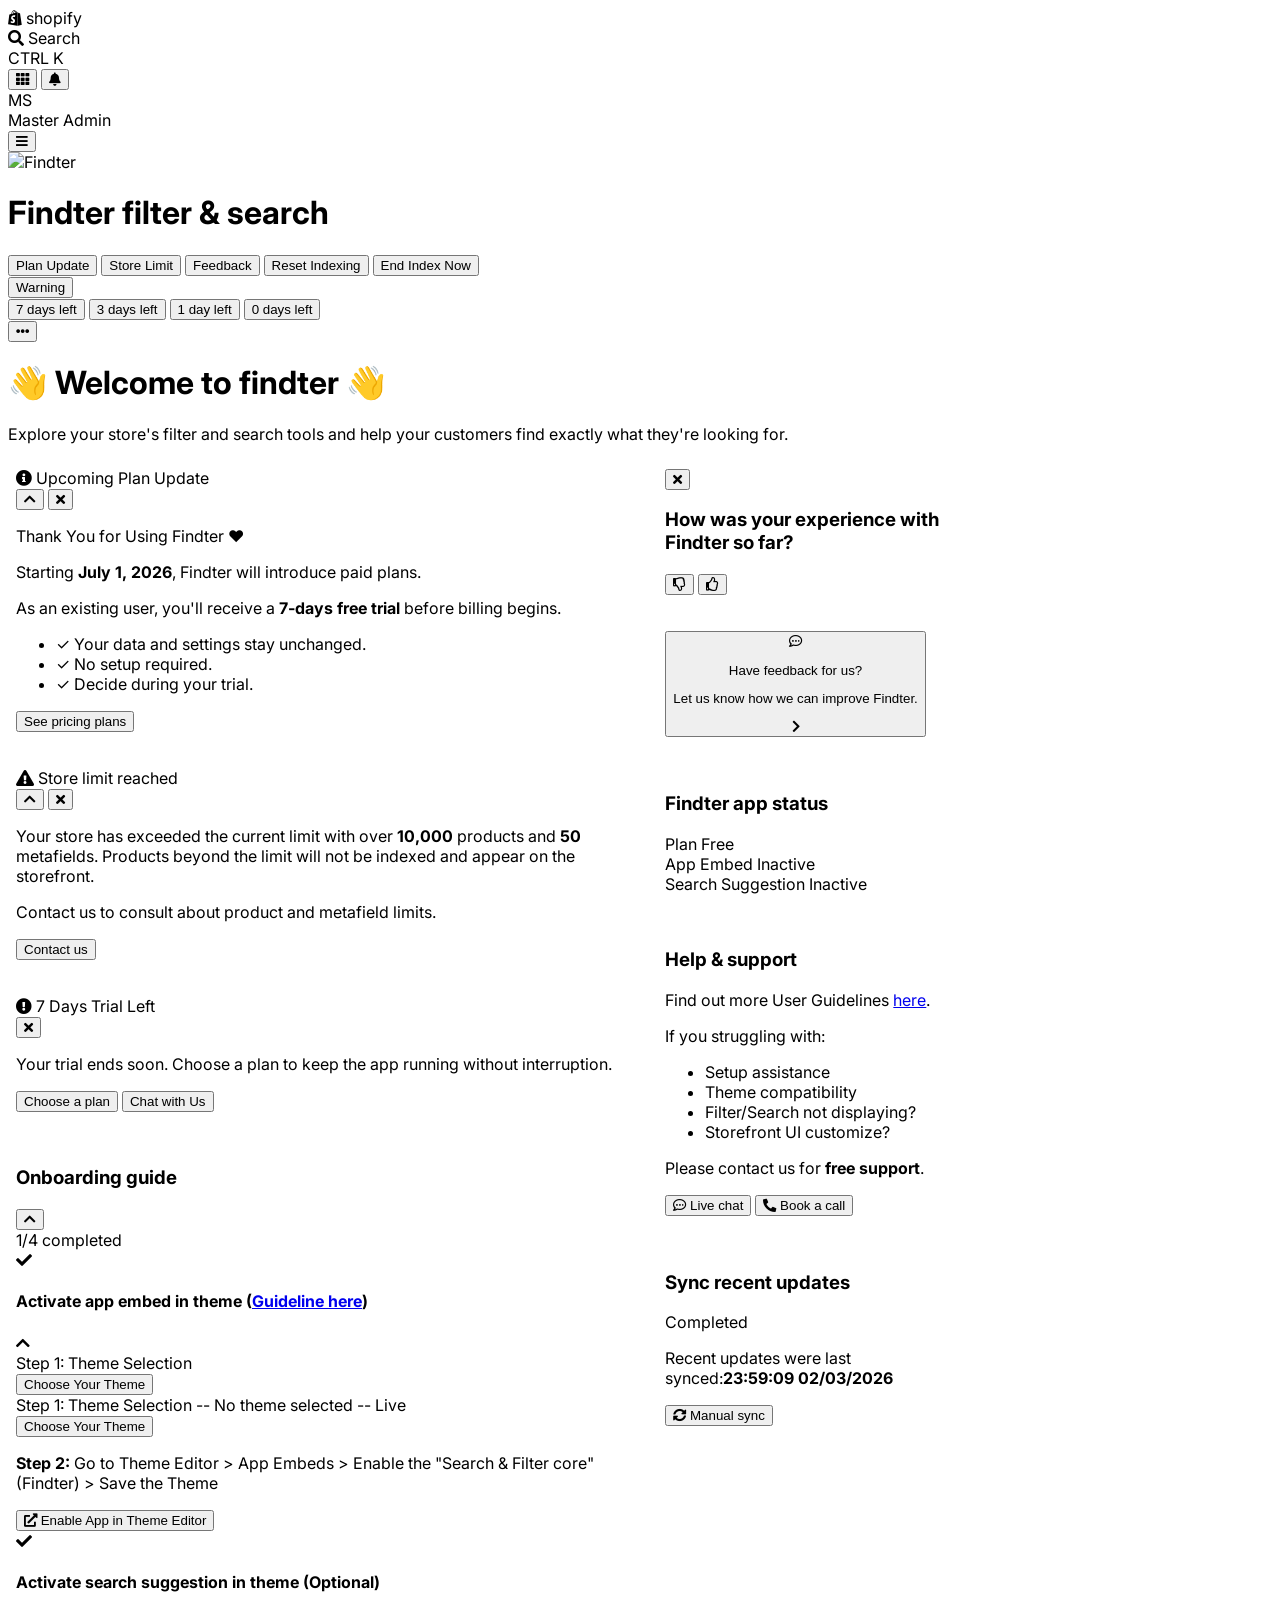
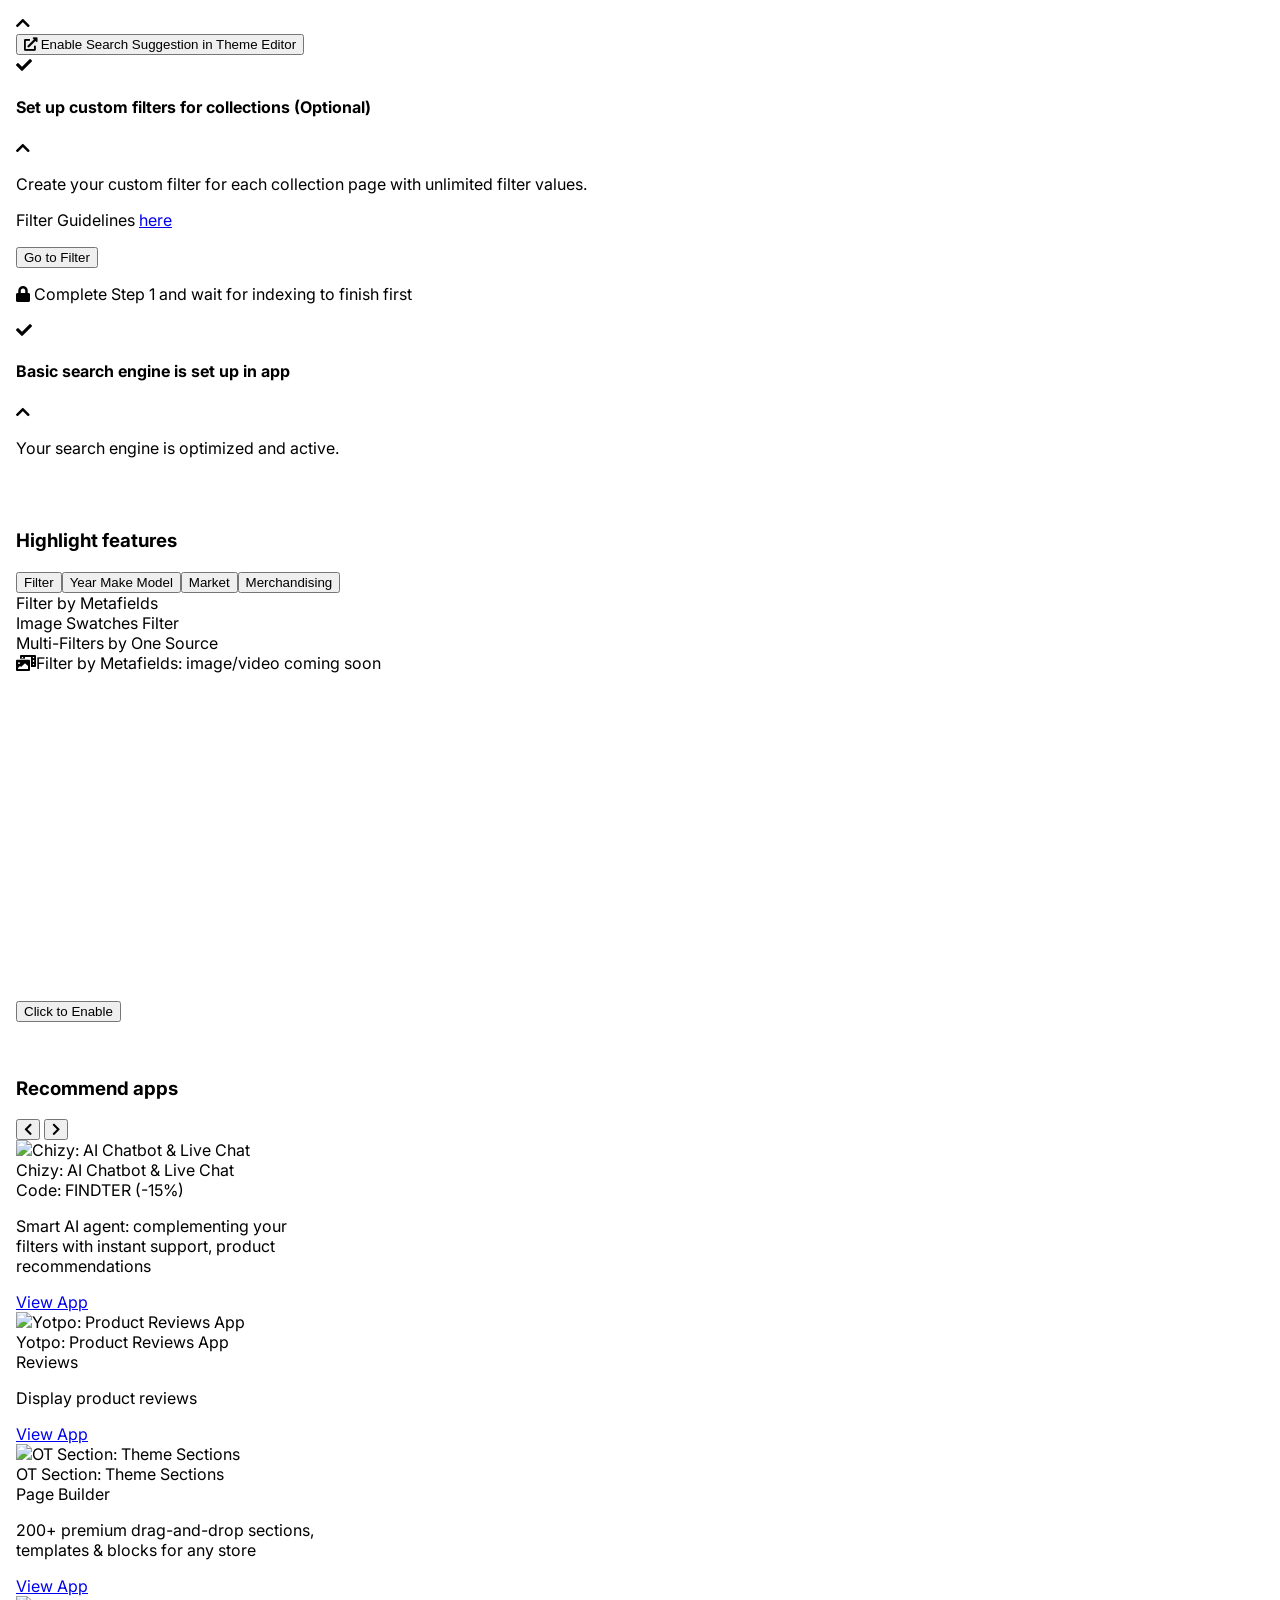
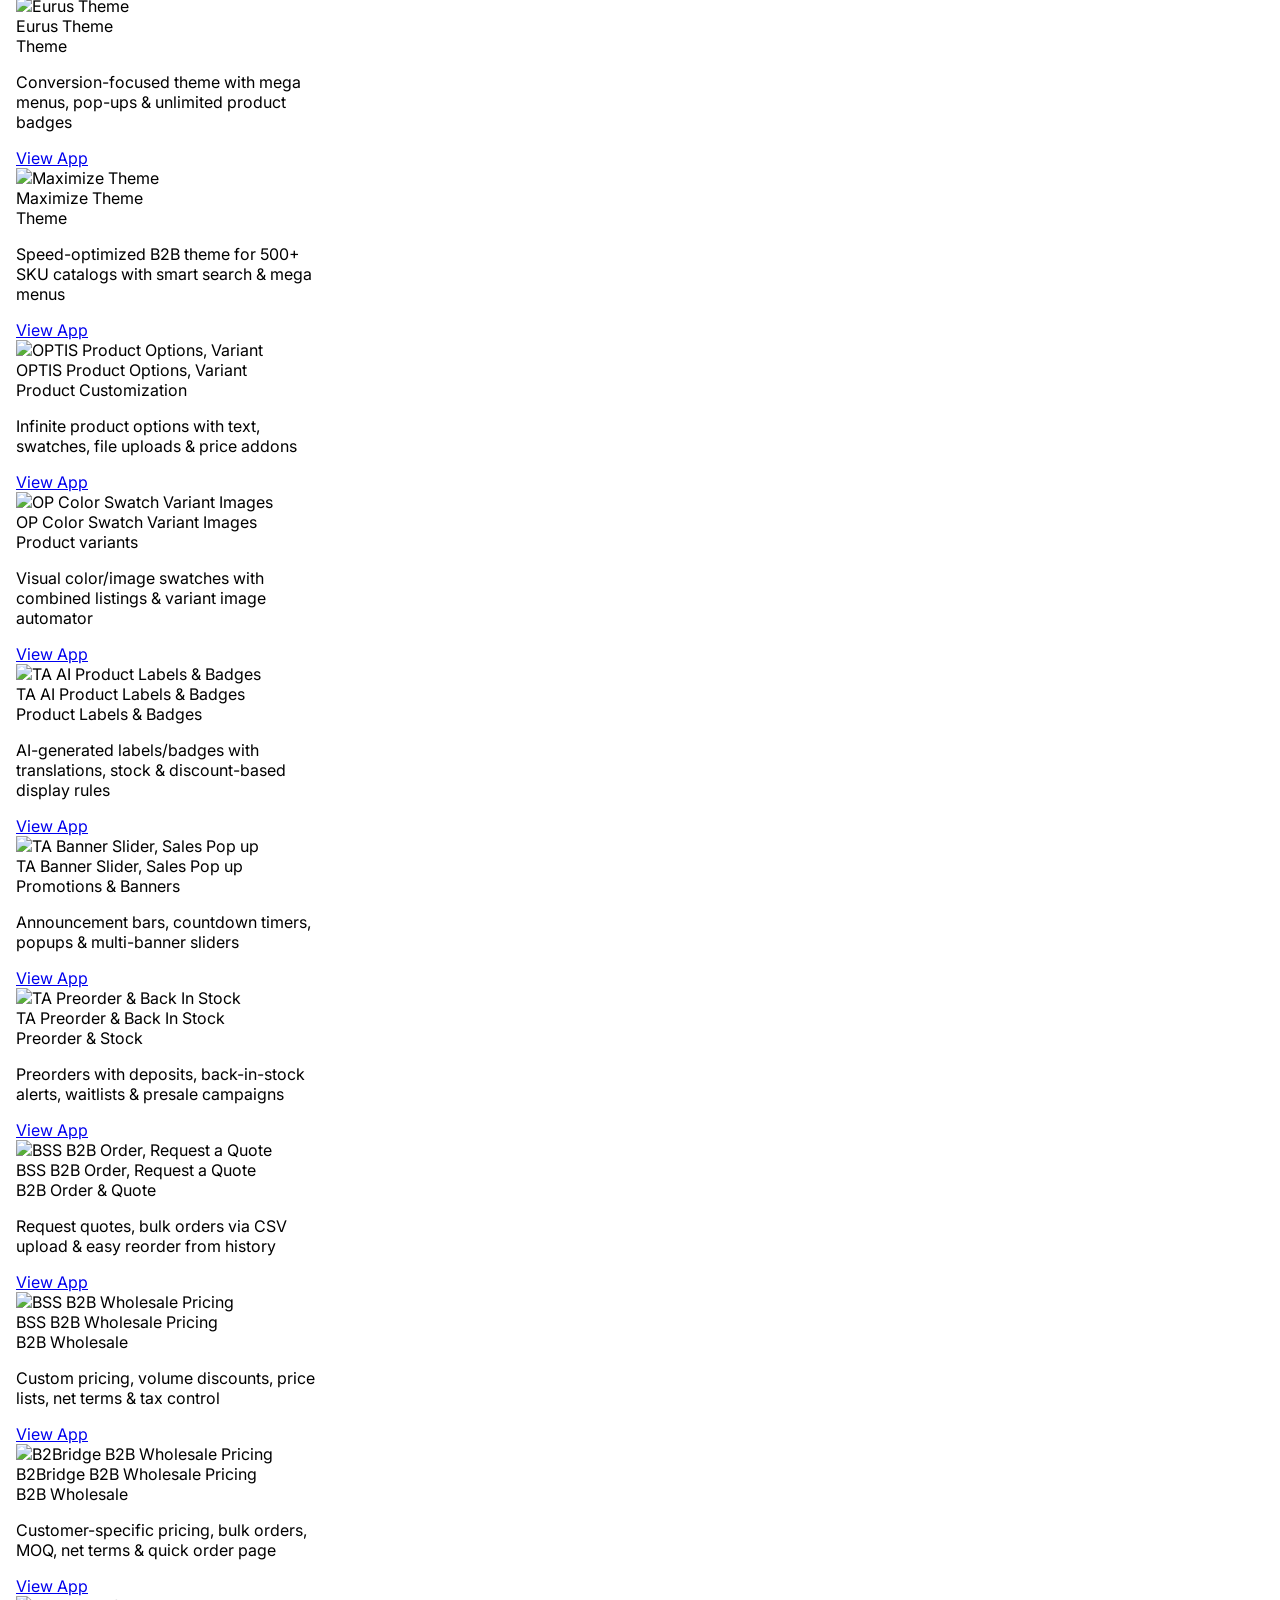
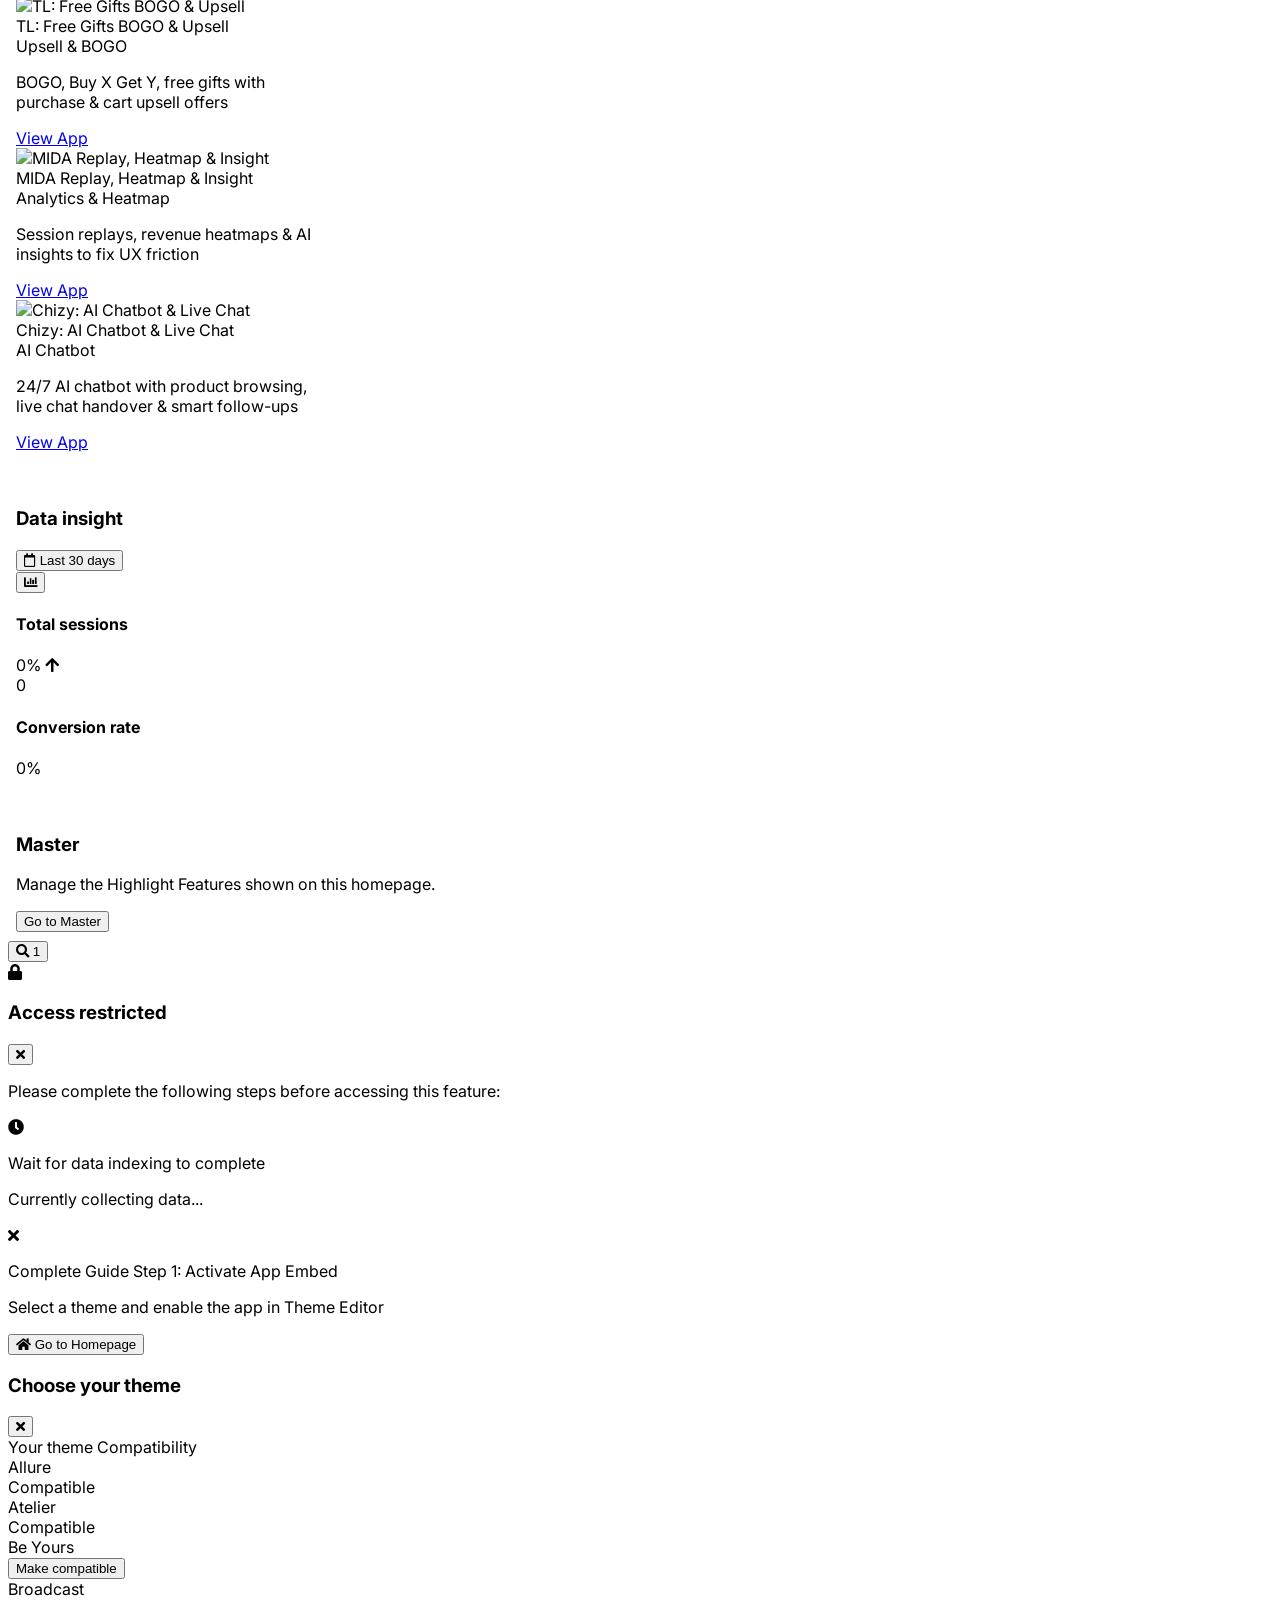
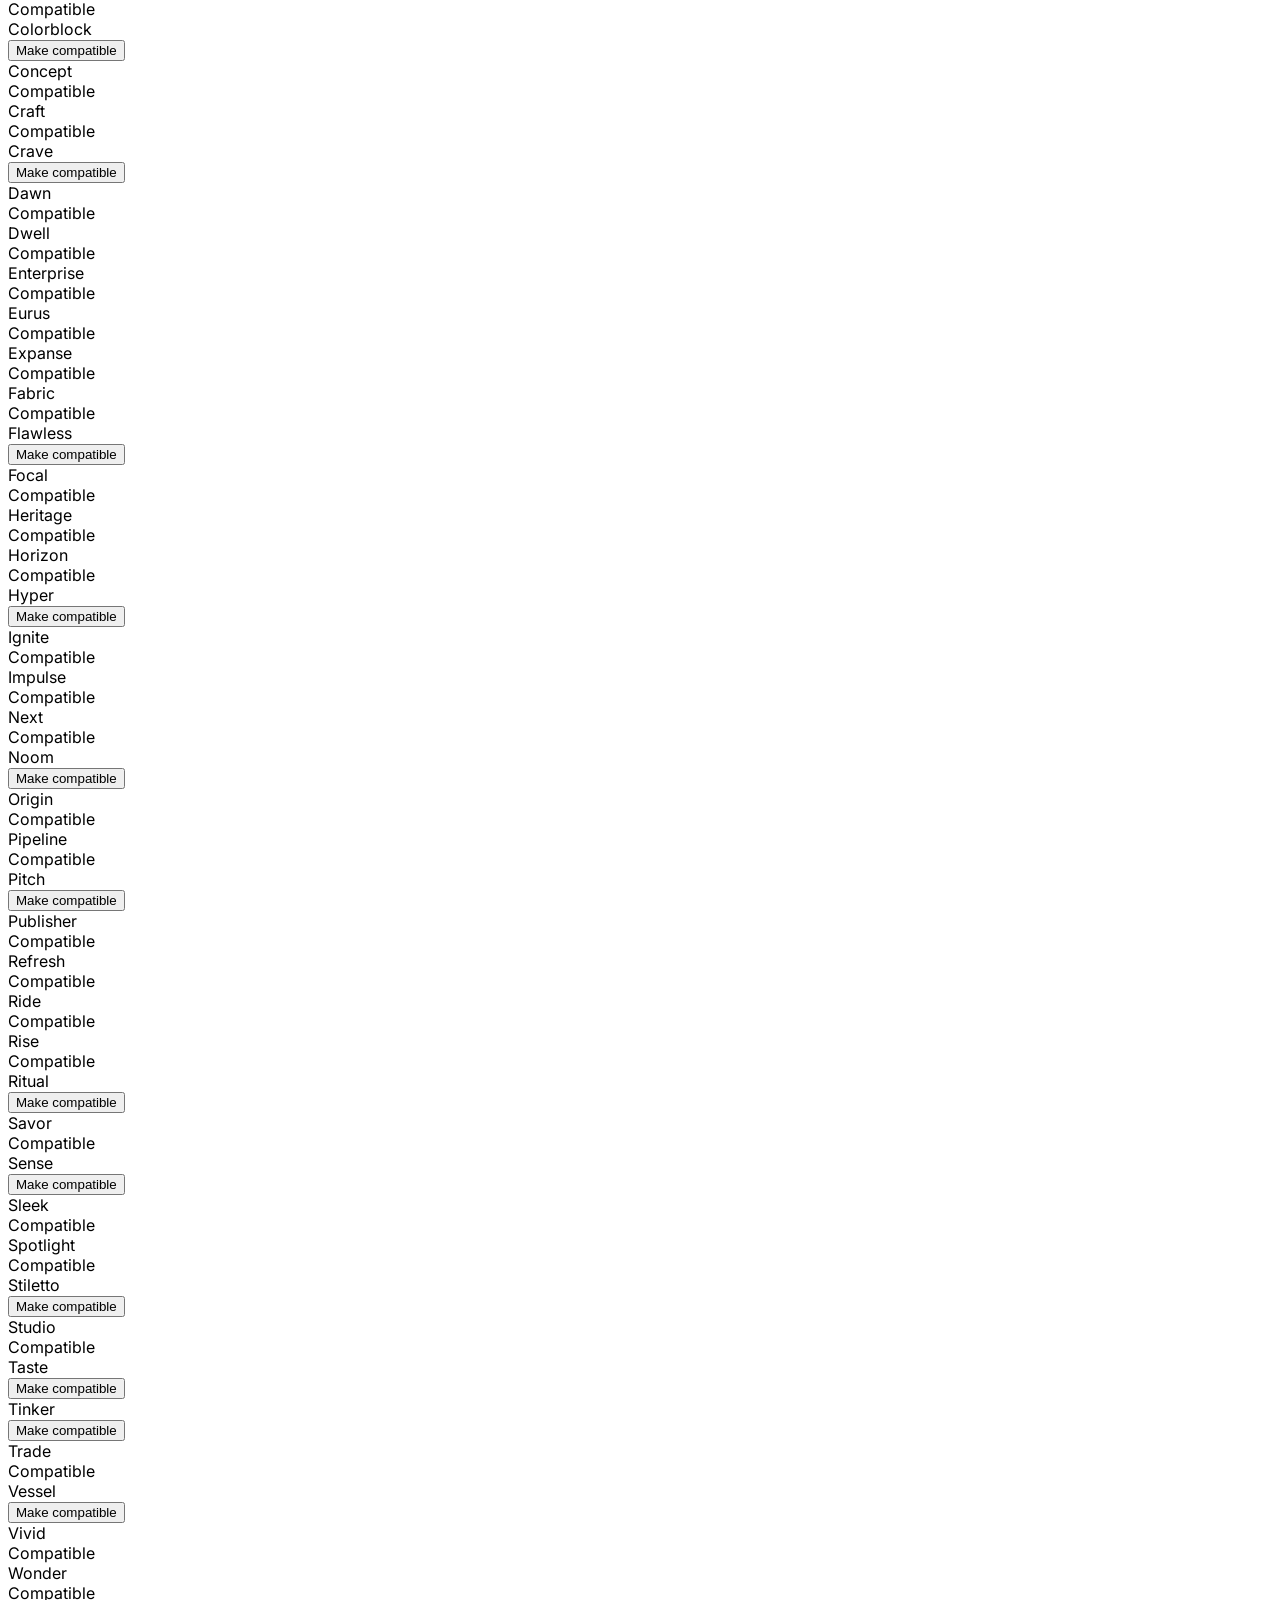
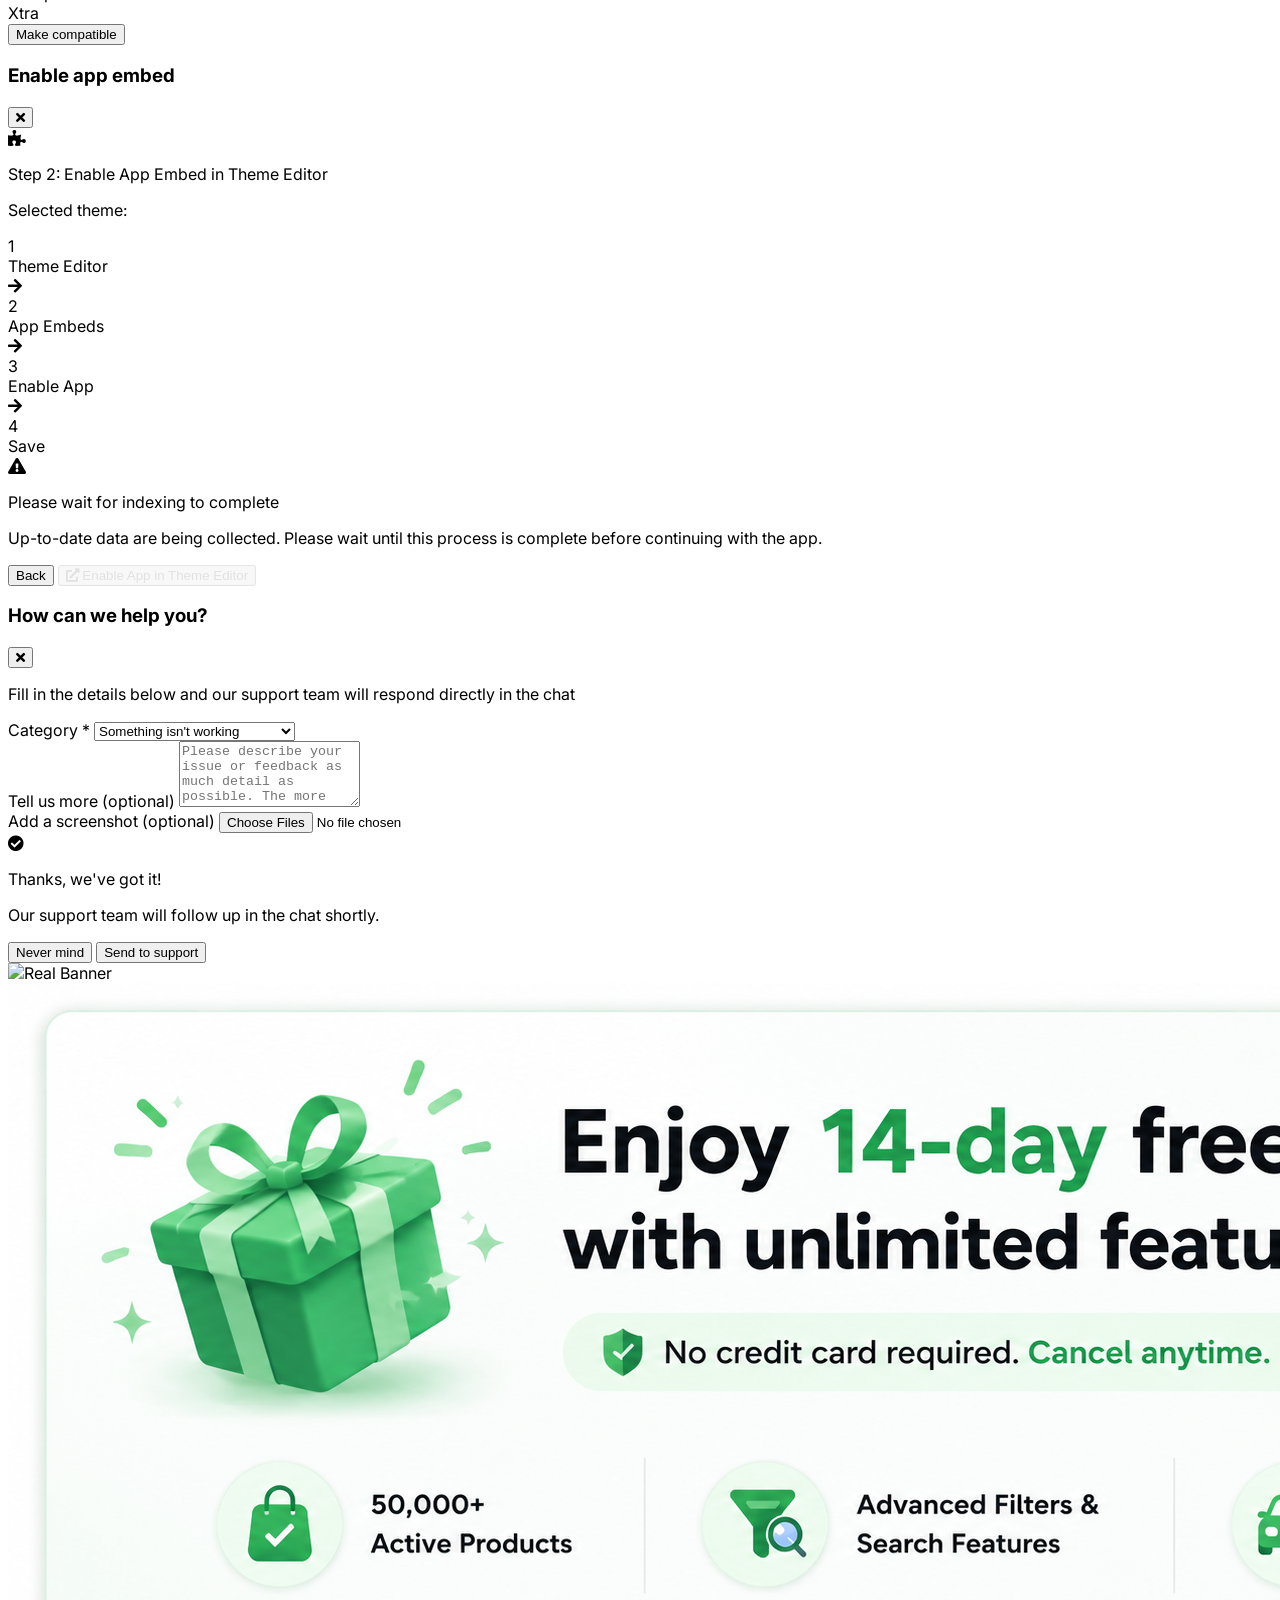
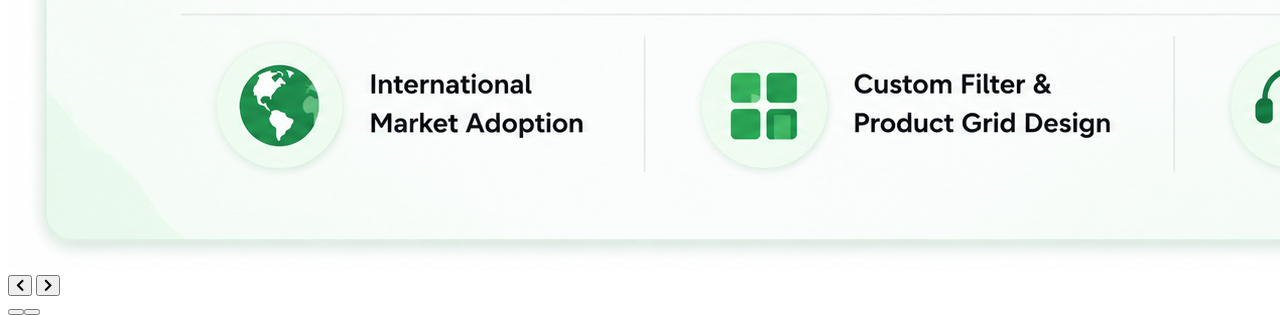
==== index.html @ 60d86c5c "Keep welcome banner Continue button always visible without scrolling The mobile image's aspect-ratio" ====
<!DOCTYPE html>
<html lang="en">
<head>
    <meta charset="UTF-8">
    <meta name="viewport" content="width=device-width, initial-scale=1.0">
    <title>Shopify App Dashboard - Findter Filter & Search</title>
    <script src="https://cdn.tailwindcss.com"></script>
    <link rel="stylesheet" href="https://cdnjs.cloudflare.com/ajax/libs/font-awesome/5.15.3/css/all.min.css">
    <style>
        @import url('https://fonts.googleapis.com/css2?family=Inter:wght@400;500;600;700&display=swap');
        body { font-family: 'Inter', sans-serif; }
        .sidebar-scrollbar::-webkit-scrollbar { width: 6px; }
        .sidebar-scrollbar::-webkit-scrollbar-thumb { background: #d1d5db; border-radius: 4px; }
        .homepage-grid {
            display: grid;
            grid-template-columns: 1fr;
            gap: 20px;
        }
        .homepage-column {
            display: contents;
        }
        @media (min-width: 1024px) {
            .homepage-grid {
                grid-template-columns: 633.32px 316.66px;
                column-gap: 16px;
                row-gap: 20px;
            }
            .homepage-column {
                display: flex;
                flex-direction: column;
                gap: 20px;
                min-width: 0;
            }
            .homepage-left {
                grid-column: 1 / span 1;
            }
            .homepage-right {
                grid-column: 2 / span 1;
            }
            .homepage-left > * {
                box-sizing: border-box;
                width: 633.32px;
                max-width: 633.32px;
                min-width: 633.32px;
                padding: 8px;
            }
            .homepage-right > * {
                box-sizing: border-box;
                width: 316.66px;
                max-width: 316.66px;
                min-width: 316.66px;
                padding: 8px;
            }
            .homepage-grid.indexing-mode {
                grid-template-columns: 1fr;
                justify-content: center;
            }
            .homepage-grid.indexing-mode .homepage-right {
                display: none;
            }
            .homepage-grid.indexing-mode .homepage-left > * {
                width: 700px;
                max-width: 700px;
                min-width: 0;
                margin-left: auto;
                margin-right: auto;
            }
        }
        #unified-status-banner.indexing-centered {
            max-width: 700px;
            margin-left: auto;
            margin-right: auto;
        }
        @media (min-width: 1024px) {
            #unified-status-banner:not(.indexing-centered),
            #indexing-banner-container {
                max-width: 965.98px;
            }
        }
        .app-rec-card {
            width: 100%;
        }
        @media (min-width: 640px) {
            .app-rec-card {
                width: calc((100% - 12px) / 2);
            }
        }
        /* The sidebar is a fixed overlay drawer, not a flex sibling, so
           opening it never pushes or resizes the main app content. */
        aside {
            position: fixed;
            top: 3.5rem;
            left: 0;
            bottom: 0;
            z-index: 40;
            transform: translateX(0);
        }
        .sidebar-collapsed aside {
            transform: translateX(-100%);
        }
        #sidebar-overlay {
            display: none;
        }
        body:not(.sidebar-collapsed) #sidebar-overlay {
            display: block;
        }
        /* Mobile "more" dropdown for the header's dev/test buttons */
        @media (max-width: 1023px) {
            #header-dev-menu.mobile-menu-open {
                display: flex !important;
                position: absolute;
                right: 0;
                top: 2.75rem;
                width: 16rem;
                flex-direction: column;
                align-items: stretch;
                background: white;
                border: 1px solid #e5e7eb;
                border-radius: 0.5rem;
                box-shadow: 0 10px 25px rgba(0,0,0,0.15);
                padding: 0.75rem;
                gap: 0.5rem;
                z-index: 30;
            }
            #header-dev-menu.mobile-menu-open .relative {
                width: 100%;
            }
            #header-dev-menu.mobile-menu-open #warning-trial-menu {
                position: static;
                width: 100%;
                margin-top: 0.5rem;
                box-shadow: none;
            }
        }
        .step-checkbox {
            transition: all 0.2s ease;
            cursor: pointer;
        }
        button:disabled {
            opacity: 0.5;
            cursor: not-allowed;
        }
        .congrat-message {
            animation: fadeInUp 0.4s ease;
        }
        @keyframes fadeInUp {
            from { opacity: 0; transform: translateY(8px); }
            to { opacity: 1; transform: translateY(0); }
        }
        .modal-content {
            animation: slideInUp 0.3s ease;
        }
        @keyframes slideInUp {
            from { opacity: 0; transform: translateY(20px) scale(0.98); }
            to { opacity: 1; transform: translateY(0) scale(1); }
        }
        @keyframes guideAttention {
            0% { transform: scale(1); }
            15% { transform: scale(1.03) translateY(-4px); box-shadow: 0 12px 24px rgba(0,0,0,0.15); }
            30% { transform: scale(1.02) translateY(-2px); box-shadow: 0 8px 16px rgba(0,0,0,0.12); }
            50% { transform: scale(1); }
            100% { transform: scale(1); }
        }
        .guide-attention-animation {
            animation: guideAttention 1s ease-out forwards;
            border-color: #f59e0b !important;
            box-shadow: 0 0 0 2px rgba(245, 158, 11, 0.3);
        }
        .nav-active {
            background-color: #d1d5db !important;
            color: #303030 !important;
            font-weight: 600 !important;
        }
        .modal-wrapper {
            z-index: 9999;
        }
        .chat-bubble {
            position: fixed;
            bottom: 80px;
            right: 24px;
            width: 340px;
            max-width: calc(100vw - 32px);
            max-height: 420px;
            background: white;
            border-radius: 16px;
            box-shadow: 0 20px 40px rgba(0,0,0,0.2);
            display: none;
            flex-direction: column;
            overflow: hidden;
            z-index: 10000;
            animation: chatSlideUp 0.3s ease;
        }
        @keyframes chatSlideUp {
            from { opacity: 0; transform: translateY(20px); }
            to { opacity: 1; transform: translateY(0); }
        }
        .chat-bubble.active {
            display: flex;
        }
        @keyframes pulse {
            0%, 100% { opacity: 1; }
            50% { opacity: 0.5; }
        }
        .animate-pulse-custom {
            animation: pulse 2s cubic-bezier(0.4, 0, 0.6, 1) infinite;
        }
        .btn-disabled-overlay {
            position: relative;
            overflow: hidden;
        }
        .btn-disabled-overlay::after {
            content: '';
            position: absolute;
            inset: 0;
            background: rgba(255,255,255,0.3);
            pointer-events: none;
        }
        .page-view {
            display: none;
            animation: fadeIn 0.3s ease;
        }
        .page-view.active {
            display: block;
        }
        @keyframes fadeIn {
            from { opacity: 0; }
            to { opacity: 1; }
        }
        .empty-state-illustration {
            opacity: 0.05;
        }
        .app-header-clickable {
            cursor: pointer;
            transition: background-color 0.15s;
        }
        .app-header-clickable:hover {
            background-color: rgba(255,255,255,0.05);
            border-radius: 6px;
        }
        .flow-btn {
            transition: all 0.25s ease;
            position: relative;
            overflow: hidden;
        }
        .flow-btn.active-flow-1 {
            background: linear-gradient(135deg, #dc2626 0%, #b91c1c 100%);
            color: white;
            border-color: #dc2626;
            box-shadow: 0 4px 14px rgba(220, 38, 38, 0.35);
        }
        .flow-btn.active-flow-2 {
            background: linear-gradient(135deg, #2563eb 0%, #1d4ed8 100%);
            color: white;
            border-color: #2563eb;
            box-shadow: 0 4px 14px rgba(37, 99, 235, 0.35);
        }
        .flow-indicator {
            position: absolute;
            top: 8px;
            right: 8px;
            width: 10px;
            height: 10px;
            border-radius: 50%;
            animation: pulseDot 1.5s ease-in-out infinite;
        }
        @keyframes pulseDot {
            0%, 100% { transform: scale(1); opacity: 1; }
            50% { transform: scale(1.3); opacity: 0.7; }
        }
        .unified-status-banner {
            transition: all 0.4s cubic-bezier(0.4, 0, 0.2, 1);
            border-left-width: 4px;
            border-left-style: solid;
        }
        .unified-status-banner.indexing-state {
            border-left-color: #f59e0b;
            background: linear-gradient(135deg, #fffbeb 0%, #fef3c7 100%);
            border-color: #fcd34d;
        }
        .unified-status-banner.complete-state {
            border-left-color: #f59e0b;
            background: linear-gradient(135deg, #fffbeb 0%, #fef3c7 100%);
            border-color: #fcd34d;
        }
        .unified-status-banner.disabled-state {
            border-left-color: #ef4444;
            background: linear-gradient(135deg, #fef2f2 0%, #fee2e2 100%);
            border-color: #fca5a5;
        }
        .theme-live-badge {
            display: inline-flex;
            align-items: center;
            gap: 4px;
            background: #dcfce7;
            color: #166534;
            font-size: 11px;
            font-weight: 600;
            padding: 2px 8px;
            border-radius: 9999px;
            margin-left: 8px;
        }
        .theme-live-dot {
            width: 6px;
            height: 6px;
            background: #22c55e;
            border-radius: 50%;
            animation: livePulse 2s ease-in-out infinite;
        }
        @keyframes livePulse {
            0%, 100% { opacity: 1; transform: scale(1); }
            50% { opacity: 0.5; transform: scale(0.9); }
        }
    </style>
</head>
<body class="bg-[#f1f2f4] h-screen flex flex-col overflow-hidden text-[#303030]">
    <script>
        // The sidebar is an overlay drawer now, closed by default on every
        // screen size, so it never pushes or resizes the main app content.
        document.body.classList.add('sidebar-collapsed');
    </script>
    <!-- Header -->
    <header class="h-14 bg-[#1a1a1a] text-gray-300 flex items-center justify-between px-4 shrink-0">
        <div class="flex items-center gap-4">
            <div class="flex items-center gap-2 text-white font-semibold text-lg tracking-tight">
                <i class="fab fa-shopify text-[#95bf47] text-[22px]"></i>
                shopify
            </div>
        </div>
        <div class="flex-1 max-w-[560px] px-4">
            <div class="bg-[#303030] hover:bg-[#3a3a3a] transition-colors rounded border border-[#444] flex items-center px-3 py-1.5 cursor-pointer shadow-inner">
                <i class="fas fa-search text-gray-400 text-sm"></i>
                <span class="ml-2 text-gray-400 text-sm flex-1">Search</span>
                <div class="flex gap-1">
                    <span class="bg-[#4a4a4a] border border-[#555] text-[10px] px-1.5 py-0.5 rounded text-gray-300 font-medium">CTRL</span>
                    <span class="bg-[#4a4a4a] border border-[#555] text-[10px] px-1.5 py-0.5 rounded text-gray-300 font-medium">K</span>
                </div>
            </div>
        </div>
        <div class="flex items-center gap-4 text-sm">
            <button class="text-gray-400 hover:text-white transition-colors"><i class="fas fa-th"></i></button>
            <button class="text-gray-400 hover:text-white transition-colors"><i class="fas fa-bell"></i></button>
            <div class="flex items-center gap-2 hover:bg-[#303030] rounded px-2 py-1 cursor-pointer transition-colors -mr-2">
                <div class="bg-[#cbf1c4] text-[#1f5119] text-[10px] font-bold px-1.5 py-0.5 rounded">MS</div>
                <span class="text-gray-200 font-medium text-[13px]">Master Admin</span>
            </div>
        </div>
    </header>

    <!-- Main Layout -->
    <div class="flex flex-1 overflow-hidden relative">
        <!-- Backdrop shown while the sidebar overlay is open -->
        <div id="sidebar-overlay" class="fixed inset-0 bg-black/40 z-30"></div>
        <!-- Sidebar (fixed overlay drawer, doesn't affect main content width) -->
        <aside class="w-60 bg-[#ebebeb] flex flex-col border-r border-gray-300 shrink-0 sidebar-scrollbar overflow-y-auto shadow-2xl transition-transform duration-300">
            <nav class="flex-1 py-3 px-3 flex flex-col gap-0.5">
                <a href="#" id="nav-home-main" data-page="home" class="nav-item flex items-center px-2 py-1.5 text-[13px] font-medium rounded-md hover:bg-gray-200 text-gray-700 transition-colors nav-active"><i class="fas fa-home w-6 text-gray-500 text-center"></i> Home</a>
                <a href="#" class="flex items-center px-2 py-1.5 text-[13px] font-medium rounded-md hover:bg-gray-200 text-gray-700 transition-colors"><i class="fas fa-inbox w-6 text-gray-500 text-center"></i> Orders</a>
                <a href="#" class="flex items-center px-2 py-1.5 text-[13px] font-medium rounded-md hover:bg-gray-200 text-gray-700 transition-colors"><i class="fas fa-tags w-6 text-gray-500 text-center"></i> Products</a>
                <a href="#" class="flex items-center px-2 py-1.5 text-[13px] font-medium rounded-md hover:bg-gray-200 text-gray-700 transition-colors"><i class="fas fa-user w-6 text-gray-500 text-center"></i> Customers</a>
                <a href="#" class="flex items-center px-2 py-1.5 text-[13px] font-medium rounded-md hover:bg-gray-200 text-gray-700 transition-colors"><i class="fas fa-bullhorn w-6 text-gray-500 text-center"></i> Marketing</a>
                <a href="#" class="flex items-center px-2 py-1.5 text-[13px] font-medium rounded-md hover:bg-gray-200 text-gray-700 transition-colors"><i class="fas fa-percent w-6 text-gray-500 text-center"></i> Discounts</a>
                <a href="#" class="flex items-center px-2 py-1.5 text-[13px] font-medium rounded-md hover:bg-gray-200 text-gray-700 transition-colors"><i class="fas fa-file-alt w-6 text-gray-500 text-center"></i> Content</a>
                <a href="#" class="flex items-center px-2 py-1.5 text-[13px] font-medium rounded-md hover:bg-gray-200 text-gray-700 transition-colors"><i class="fas fa-globe w-6 text-gray-500 text-center"></i> Markets</a>
                <a href="#" class="flex items-center px-2 py-1.5 text-[13px] font-medium rounded-md hover:bg-gray-200 text-gray-700 transition-colors"><i class="fas fa-chart-line w-6 text-gray-500 text-center"></i> Analytics</a>
                
                <div class="mt-4 px-2 py-1 flex justify-between items-center text-[11px] font-bold text-gray-500 uppercase tracking-wider group cursor-pointer hover:bg-gray-200 rounded-md"><span>Sales channels</span><i class="fas fa-chevron-right text-[10px] text-gray-400"></i></div>
                <a href="#" class="flex items-center px-2 py-1.5 text-[13px] font-medium rounded-md hover:bg-gray-200 text-gray-700 transition-colors"><i class="fas fa-store w-6 text-gray-500 text-center"></i> Online Store</a>
                
                <div class="mt-4 px-2 py-1 flex justify-between items-center text-[11px] font-bold text-gray-500 uppercase tracking-wider group cursor-pointer hover:bg-gray-200 rounded-md"><span>Apps</span><i class="fas fa-chevron-right text-[10px] text-gray-400"></i></div>
                
                <div class="bg-gray-200 rounded-md pb-1.5 mt-0.5 shadow-sm">
                    <a href="#" id="nav-app-name" data-page="home" class="app-sub-nav flex items-center px-2 py-1.5 text-[13px] font-medium rounded-md text-[#303030] app-header-clickable transition-colors cursor-pointer">
                        <div class="rounded w-5 h-5 mr-2 shrink-0 overflow-hidden"><img src="https://cdn.shopify.com/app-store/listing_images/393b6ef120968ea1931a5ec86b58d041/icon/CIr75oPv944DEAE=.png" alt="Findter" class="w-full h-full object-cover"></div>
                        <span class="flex-1 truncate">Findter Custom Filter ...</span>
                        <div class="w-1 h-1 bg-[#303030] rounded-full mx-2"></div>
                    </a>
                    
                    <div class="flex flex-col mt-0.5 border-l-2 border-gray-300 ml-5 pl-3 space-y-0.5">
                        <a href="#" id="nav-app-home" data-page="home" class="app-sub-nav flex items-center px-2 py-1.5 text-[13px] text-gray-600 hover:text-gray-900 hover:bg-gray-300 py-1 px-2 rounded transition-colors cursor-pointer"><i class="fas fa-home w-5 text-center text-xs mr-1"></i>Homepage</a>
                        <a href="#" id="nav-filter" data-page="filter" class="app-sub-nav flex items-center px-2 py-1.5 text-[13px] text-gray-600 hover:text-gray-900 hover:bg-gray-300 py-1 px-2 rounded transition-colors cursor-pointer"><i class="fas fa-filter w-5 text-center text-xs mr-1"></i>Filter</a>
                        <a href="#" id="nav-search" data-page="search" class="app-sub-nav flex items-center px-2 py-1.5 text-[13px] text-gray-600 hover:text-gray-900 hover:bg-gray-300 py-1 px-2 rounded transition-colors cursor-pointer"><i class="fas fa-search w-5 text-center text-xs mr-1"></i>Search</a>
                        <a href="#" id="nav-metafield" data-page="metafield" class="app-sub-nav flex items-center px-2 py-1.5 text-[13px] text-gray-600 hover:text-gray-900 hover:bg-gray-300 py-1 px-2 rounded transition-colors cursor-pointer"><i class="fas fa-database w-5 text-center text-xs mr-1"></i>Metafield</a>
                        <a href="#" id="nav-design" data-page="design" class="app-sub-nav flex items-center px-2 py-1.5 text-[13px] text-gray-600 hover:text-gray-900 hover:bg-gray-300 py-1 px-2 rounded transition-colors cursor-pointer"><i class="fas fa-th-large w-5 text-center text-xs mr-1"></i>Filter & Product Grid Design</a>
                        <a href="#" id="nav-analytics-app" data-page="analytics-app" class="app-sub-nav flex items-center px-2 py-1.5 text-[13px] text-gray-600 hover:text-gray-900 hover:bg-gray-300 py-1 px-2 rounded transition-colors cursor-pointer"><i class="fas fa-chart-bar w-5 text-center text-xs mr-1"></i>Analytics</a>
                        <a href="#" id="nav-advanced" data-page="advanced" class="app-sub-nav flex items-center px-2 py-1.5 text-[13px] text-gray-600 hover:text-gray-900 hover:bg-gray-300 py-1 px-2 rounded transition-colors cursor-pointer"><i class="fas fa-cogs w-5 text-center text-xs mr-1"></i>Advanced Features</a>
                        <a href="#" id="nav-master" data-page="master" class="app-sub-nav flex items-center px-2 py-1.5 text-[13px] text-gray-600 hover:text-gray-900 hover:bg-gray-300 py-1 px-2 rounded transition-colors cursor-pointer"><i class="fas fa-star w-5 text-center text-xs mr-1"></i>Master</a>
                    </div>
                </div>
            </nav>
            <div class="p-4 mt-auto"><a href="#" class="flex items-center px-2 py-1.5 text-[13px] font-medium text-gray-600 hover:text-gray-900 hover:bg-gray-200 rounded-md transition-colors"><i class="fas fa-cog w-6 text-center"></i> Settings</a></div>
        </aside>

        <!-- Main Content Area -->
        <main class="flex-1 flex flex-col min-w-0 overflow-hidden bg-[#f1f2f4]">
            <div class="flex items-center justify-between px-8 py-3 shrink-0 bg-white border-b border-gray-200">
                <div class="flex items-center gap-2">
                    <button id="sidebar-toggle-btn" class="text-gray-500 hover:bg-gray-200 p-1.5 rounded transition-colors" aria-label="Toggle sidebar">
                        <i class="fas fa-bars text-sm"></i>
                    </button>
                    <div class="flex items-center gap-2 app-header-clickable px-2 -mx-2 py-1 rounded-md" id="app-header-title" data-page="home">
                    <div class="rounded-[4px] w-[22px] h-[22px] overflow-hidden"><img src="https://cdn.shopify.com/app-store/listing_images/393b6ef120968ea1931a5ec86b58d041/icon/CIr75oPv944DEAE=.png" alt="Findter" class="w-full h-full object-cover"></div>
                    <h1 class="font-semibold text-[18px] text-[#303030]">Findter filter & search</h1>
                    </div>
                </div>
                <div class="flex items-center gap-2 relative">
                    <div id="header-dev-menu" class="hidden lg:flex items-center gap-2">
                        <button id="show-pricing-notice-btn" class="border border-blue-300 bg-blue-50 text-blue-700 rounded-[6px] px-3 py-1.5 text-[12px] font-medium hover:bg-blue-100 transition-colors shadow-sm whitespace-nowrap">Plan Update</button>
                        <button id="show-limit-reached-btn" class="border border-yellow-300 bg-yellow-50 text-yellow-700 rounded-[6px] px-3 py-1.5 text-[12px] font-medium hover:bg-yellow-100 transition-colors shadow-sm whitespace-nowrap">Store Limit</button>
                        <button id="show-feedback-banner-btn" class="border border-emerald-300 bg-emerald-50 text-emerald-700 rounded-[6px] px-3 py-1.5 text-[12px] font-medium hover:bg-emerald-100 transition-colors shadow-sm whitespace-nowrap">Feedback</button>
                        <button id="reset-indexing-btn" class="border border-orange-300 bg-orange-50 text-orange-700 rounded-[6px] px-3 py-1.5 text-[12px] font-medium hover:bg-orange-100 transition-colors shadow-sm whitespace-nowrap">Reset Indexing</button>
                        <button id="end-index-btn" class="border border-green-300 bg-green-50 text-green-700 rounded-[6px] px-3 py-1.5 text-[12px] font-medium hover:bg-green-100 transition-colors shadow-sm whitespace-nowrap">End Index Now</button>
                        <div class="relative">
                            <button id="warning-trial-btn" class="border border-red-300 bg-red-50 text-red-700 rounded-[6px] px-3 py-1.5 text-[12px] font-medium hover:bg-red-100 transition-colors shadow-sm whitespace-nowrap">Warning</button>
                            <div id="warning-trial-menu" class="hidden absolute right-0 mt-2 w-36 bg-white border border-gray-200 rounded-lg shadow-lg py-1 z-20">
                                <button type="button" data-days="7" class="warning-trial-option w-full text-left px-3 py-1.5 text-[13px] text-[#303030] hover:bg-gray-50">7 days left</button>
                                <button type="button" data-days="3" class="warning-trial-option w-full text-left px-3 py-1.5 text-[13px] text-[#303030] hover:bg-gray-50">3 days left</button>
                                <button type="button" data-days="1" class="warning-trial-option w-full text-left px-3 py-1.5 text-[13px] text-[#303030] hover:bg-gray-50">1 day left</button>
                                <button type="button" data-days="0" class="warning-trial-option w-full text-left px-3 py-1.5 text-[13px] text-[#303030] hover:bg-gray-50">0 days left</button>
                            </div>
                        </div>
                    </div>
                    <button id="header-more-btn" class="lg:hidden text-gray-500 hover:bg-gray-200 p-1.5 rounded transition-colors"><i class="fas fa-ellipsis-h text-sm"></i></button>
                </div>
            </div>

            <div class="flex-1 overflow-y-auto px-8 pt-6 pb-12 relative">
                
                <!-- HOME PAGE VIEW -->
                <div id="page-home" class="page-view active">
                    <div class="max-w-[1040px] mx-auto">
                        <div id="welcome-box" elementtiming="lcp-welcome" class="mb-4 px-1" style="display:block !important;">
                            <h1 elementtiming="lcp-welcome-heading" class="text-[22px] font-bold text-[#303030] mb-1">👋 Welcome to findter 👋</h1>
                            <p class="text-[13px] text-gray-500 leading-relaxed">Explore your store's filter and search tools and help your customers find exactly what they're looking for.</p>
                        </div>

                        <div id="unified-status-banner" class="mb-5 hidden"></div>
                        <div id="indexing-banner-container" class="mb-5 hidden"></div>

                        <div id="homepage-grid" class="homepage-grid">
                            <div class="homepage-column homepage-left">
                                <!-- PRICING NOTICE BANNER -->
                                <div id="pricing-notice-banner" class="hidden order-1 lg:order-none rounded-[8px] overflow-hidden border border-blue-200 shadow-sm">
                                    <div class="flex items-center justify-between px-4 py-3 bg-blue-100">
                                        <div class="flex items-center gap-2">
                                            <i class="fas fa-info-circle text-blue-600 text-sm"></i>
                                            <span class="text-[#303030] font-semibold text-[14px]">Upcoming Plan Update</span>
                                        </div>
                                        <div class="flex items-center gap-1">
                                            <button id="pricing-notice-collapse-btn" class="text-gray-500 hover:text-gray-800 hover:bg-blue-200 rounded p-1 transition-colors" aria-label="Collapse">
                                                <i id="pricing-notice-chevron" class="fas fa-chevron-up text-sm"></i>
                                            </button>
                                            <button id="pricing-notice-close-btn" class="text-gray-500 hover:text-gray-800 hover:bg-blue-200 rounded p-1 transition-colors" aria-label="Dismiss">
                                                <i class="fas fa-times text-sm"></i>
                                            </button>
                                        </div>
                                    </div>
                                    <div id="pricing-notice-body" class="bg-white px-5 py-4">
                                        <p class="text-[14px] font-bold text-[#303030] mb-3">Thank You for Using Findter ❤️</p>
                                        <p class="text-[13px] text-[#303030] leading-relaxed mb-3">Starting <strong>July 1, 2026</strong>, Findter will introduce paid plans.</p>
                                        <p class="text-[13px] text-[#303030] leading-relaxed mb-3">As an existing user, you'll receive a <strong>7-days free trial</strong> before billing begins.</p>
                                        <ul class="mb-4 space-y-1.5">
                                            <li class="text-[13px] text-[#303030]">✓ Your data and settings stay unchanged.</li>
                                            <li class="text-[13px] text-[#303030]">✓ No setup required.</li>
                                            <li class="text-[13px] text-[#303030]">✓ Decide during your trial.</li>
                                        </ul>
                                        <button class="bg-[#303030] text-white rounded-[6px] px-4 py-2 text-[13px] font-semibold hover:bg-[#4a4a4a] transition-colors inline-flex items-center gap-2">
                                            See pricing plans
                                        </button>
                                    </div>
                                </div>

                                <!-- STORE LIMIT REACHED BANNER -->
                                <div id="limit-reached-banner" class="hidden order-2 lg:order-none rounded-[8px] overflow-hidden border border-yellow-200 shadow-sm">
                                    <div class="flex items-center justify-between px-4 py-3 bg-yellow-100">
                                        <div class="flex items-center gap-2">
                                            <i class="fas fa-exclamation-triangle text-yellow-600 text-sm"></i>
                                            <span class="text-[#303030] font-semibold text-[14px]">Store limit reached</span>
                                        </div>
                                        <div class="flex items-center gap-1">
                                            <button id="limit-reached-collapse-btn" class="text-gray-500 hover:text-gray-800 hover:bg-yellow-200 rounded p-1 transition-colors" aria-label="Collapse">
                                                <i id="limit-reached-chevron" class="fas fa-chevron-up text-sm"></i>
                                            </button>
                                            <button id="limit-reached-close-btn" class="text-gray-500 hover:text-gray-800 hover:bg-yellow-200 rounded p-1 transition-colors" aria-label="Dismiss">
                                                <i class="fas fa-times text-sm"></i>
                                            </button>
                                        </div>
                                    </div>
                                    <div id="limit-reached-body" class="bg-white px-5 py-4">
                                        <p class="text-[13px] text-[#303030] leading-relaxed mb-3">Your store has exceeded the current limit with over <strong id="limit-reached-product-count">10,000</strong> products and <strong id="limit-reached-metafield-count">50</strong> metafields. Products beyond the limit will not be indexed and appear on the storefront.</p>
                                        <p class="text-[13px] text-[#303030] leading-relaxed mb-4">Contact us to consult about product and metafield limits.</p>
                                        <button id="limit-reached-contact-btn" class="bg-[#303030] text-white rounded-[6px] px-4 py-2 text-[13px] font-semibold hover:bg-[#4a4a4a] transition-colors inline-flex items-center gap-2">
                                            Contact us
                                        </button>
                                    </div>
                                </div>

                                <!-- TRIAL WARNING BANNER -->
                                <div id="trial-warning-banner" class="hidden order-2 lg:order-none rounded-[8px] overflow-hidden border border-yellow-200 shadow-sm">
                                    <div class="flex items-center justify-between px-4 py-3 bg-yellow-100">
                                        <div class="flex items-center gap-2">
                                            <i class="fas fa-exclamation-circle text-yellow-600 text-sm"></i>
                                            <span id="trial-warning-heading" class="text-[#303030] font-semibold text-[14px]">7 Days Trial Left</span>
                                        </div>
                                        <button id="trial-warning-close-btn" class="text-gray-500 hover:text-gray-800 hover:bg-yellow-200 rounded p-1 transition-colors" aria-label="Dismiss">
                                            <i class="fas fa-times text-sm"></i>
                                        </button>
                                    </div>
                                    <div class="bg-white px-5 py-4">
                                        <p id="trial-warning-text" class="text-[13px] text-gray-500 leading-relaxed mb-4">Your trial ends soon. Choose a plan to keep the app running without interruption.</p>
                                        <div class="flex items-center gap-2">
                                            <button id="trial-warning-cta-primary" class="bg-[#303030] text-white rounded-[6px] px-4 py-2 text-[13px] font-semibold hover:bg-[#4a4a4a] transition-colors inline-flex items-center gap-2">
                                                Choose a plan
                                            </button>
                                            <button id="trial-warning-cta-secondary" class="hidden border border-gray-300 bg-white text-[#303030] rounded-[6px] px-4 py-2 text-[13px] font-semibold hover:bg-gray-50 transition-colors inline-flex items-center gap-2">
                                                Chat with Us
                                            </button>
                                        </div>
                                    </div>
                                </div>

                                <div id="onboarding-guide-card" class="bg-white rounded-[8px] shadow-sm border border-gray-200 overflow-hidden transition-all duration-300 order-6 lg:order-none">
                                    <div class="p-5">
                                        <div class="flex items-center justify-between mb-5">
                                            <h3 class="font-semibold text-[15px] text-[#303030]">Onboarding guide</h3>
                                            <button class="guide-toggle text-gray-400 hover:text-gray-600 transition-colors" data-target="guide-body-1" aria-expanded="true"><i class="fas fa-chevron-up"></i></button>
                                        </div>
                                        
                                        <div class="flex items-center gap-4 mb-3">
                                            <div class="flex-1 bg-gray-200 h-2.5 rounded-full overflow-hidden">
                                                <div id="progress-bar" class="bg-black h-full w-[33%] rounded-full transition-all duration-500"></div>
                                            </div>
                                            <span id="progress-text" class="text-[13px] text-gray-600 font-medium">1/3 completed</span>
                                        </div>
                                        
                                        <div id="congrat-message-container" class="mb-4 hidden congrat-message"></div>

                                        <div id="guide-body-1" class="space-y-6 relative pl-1">
                                            <div class="border border-gray-100 rounded-lg overflow-visible">
                                                <div class="flex items-center gap-5 p-3 group transition-colors">
                                                    <div id="step1-checkbox" class="step-checkbox w-6 h-6 shrink-0 rounded-full border-2 border-dashed border-gray-400 bg-white flex items-center justify-center hover:border-gray-600 transition-colors" data-step="1">
                                                        <i class="fas fa-check text-[11px] text-transparent"></i>
                                                    </div>
                                                    <div class="flex-1 flex items-center cursor-pointer guide-step-toggle" data-target="step-content-1">
                                                        <h4 class="font-semibold text-[14px] text-[#303030] flex-1">Activate app embed in theme (<a href="#" class="font-bold text-green-600 underline hover:text-green-800">Guideline here</a>)</h4>
                                                        <i class="fas fa-chevron-up text-gray-400 text-xs transition-transform duration-200 ml-2"></i>
                                                    </div>
                                                </div>
                                                <div id="step-content-1" class="pl-14 pr-4 pb-4">
                                                    <div id="step1-initial" class="mb-3">
                                                        <div class="flex flex-wrap items-center gap-x-2 gap-y-2">
                                                            <span class="text-[13px] font-bold text-gray-800 whitespace-nowrap">Step 1:</span>
                                                            <span class="text-[13px] text-gray-700">Theme Selection</span>
                                                        </div>
                                                        <button type="button" id="select-theme-btn" class="mt-2 bg-[#303030] text-white rounded-[6px] px-4 py-1.5 text-[13px] font-medium hover:bg-[#4a4a4a] transition-colors shadow-sm">
                                                            Choose Your Theme
                                                        </button>
                                                    </div>

                                                    <div id="step1-completed" class="hidden">
                                                        <div class="mb-3">
                                                            <div class="flex flex-wrap items-center gap-x-2 gap-y-2">
                                                                <span class="text-[13px] font-bold text-gray-800 whitespace-nowrap">Step 1:</span>
                                                                <span class="text-[13px] text-gray-700">Theme Selection</span>
                                                                <span id="guide-theme-dropdown-label" class="text-[13px] font-medium text-[#303030]">-- No theme selected --</span>
                                                                <span id="guide-theme-live-pill" class="hidden px-2 py-0.5 rounded-full text-[10px] font-semibold bg-green-100 text-green-700">Live</span>
                                                            </div>
                                                            <button type="button" id="guide-theme-dropdown-btn" class="mt-2 bg-[#303030] text-white rounded-[6px] px-3 py-1.5 text-[13px] font-medium hover:bg-[#4a4a4a] transition-colors">
                                                                Choose Your Theme
                                                            </button>
                                                        </div>
                                                        
                                                        <p class="text-[13px] text-[#303030] mb-3">
                                                            <strong>Step 2:</strong> Go to Theme Editor > App Embeds > Enable the "Search & Filter core" (Findter) > Save the Theme
                                                        </p>
                                                        
                                                        <button type="button" id="guide-enable-editor-btn" class="hidden mt-2 bg-[#303030] text-white rounded-[6px] px-4 py-2 text-[13px] font-medium hover:bg-[#4a4a4a] transition-colors inline-flex items-center gap-2">
                                                            <i class="fas fa-external-link-alt text-xs"></i>
                                                            Enable App in Theme Editor
                                                        </button>
                                                    </div>
                                                </div>
                                            </div>

                                            <div class="border border-gray-100 rounded-lg overflow-hidden">
                                                <div class="flex items-center gap-5 p-3 group transition-colors">
                                                    <div id="step4-checkbox" class="step-checkbox w-6 h-6 shrink-0 rounded-full border-2 border-dashed border-gray-400 bg-white flex items-center justify-center" data-step="4">
                                                        <i class="fas fa-check text-[11px] text-transparent"></i>
                                                    </div>
                                                    <div class="flex-1 flex items-center cursor-pointer guide-step-toggle" data-target="step-content-4">
                                                        <h4 class="text-[14px] font-semibold text-[#303030] flex-1"><strong>Activate search suggestion in theme (Optional)</strong></h4>
                                                        <i class="fas fa-chevron-up text-gray-400 text-xs transition-transform duration-200 ml-2"></i>
                                                    </div>
                                                </div>
                                                <div id="step-content-4" class="pl-14 pr-4 pb-4">
                                                    <button type="button" id="enable-search-suggestion-btn" class="bg-[#303030] text-white rounded-[6px] px-4 py-2 text-[13px] font-medium hover:bg-[#4a4a4a] transition-colors inline-flex items-center gap-2">
                                                        <i class="fas fa-external-link-alt text-xs"></i>
                                                        Enable Search Suggestion in Theme Editor
                                                    </button>
                                                </div>
                                            </div>

                                            <div id="step2-container" class="border border-gray-100 rounded-lg overflow-hidden">
                                                <div class="flex items-center gap-5 p-3 group transition-colors">
                                                    <div id="step2-checkbox" class="step-checkbox w-6 h-6 shrink-0 rounded-full border-2 border-dashed border-gray-400 bg-white flex items-center justify-center hover:border-gray-600 transition-colors" data-step="2">
                                                        <i class="fas fa-check text-[11px] text-transparent"></i>
                                                    </div>
                                                    <div class="flex-1 flex items-center cursor-pointer guide-step-toggle" data-target="step-content-2">
                                                        <h4 class="font-semibold text-[14px] text-[#303030] flex-1">Set up custom filters for collections (Optional)</h4>
                                                        <i class="fas fa-chevron-up text-gray-400 text-xs transition-transform duration-200 ml-2"></i>
                                                    </div>
                                                </div>
                                                <div id="step-content-2" class="pl-14 pr-4 pb-4">
                                                    <p class="text-[13px] text-[#303030] mb-2">Create your custom filter for each collection page with unlimited filter values.</p>
                                                    <p class="text-[13px] mb-3">Filter Guidelines <a href="#" class="text-blue-600 font-bold underline hover:text-blue-800">here</a></p>
                                                    <button type="button" id="go-to-filter-btn" class="bg-[#303030] border border-[#303030] text-white rounded-[6px] px-4 py-1.5 text-[13px] font-medium hover:bg-[#4a4a4a] transition-colors shadow-sm disabled:opacity-50 disabled:cursor-not-allowed">
                                                        Go to Filter
                                                    </button>
                                                    <p id="filter-lock-hint" class="hidden text-[11px] text-orange-600 mt-2 font-medium">
                                                        <i class="fas fa-lock mr-1"></i> Complete Step 1 and wait for indexing to finish first
                                                    </p>
                                                </div>
                                            </div>

                                            <div class="border border-gray-100 rounded-lg overflow-hidden">
                                                <div class="flex items-center gap-5 p-3 group transition-colors">
                                                    <div class="step-checkbox w-6 h-6 shrink-0 bg-[#303030] rounded-full text-white flex items-center justify-center cursor-pointer transition-colors" data-step="3" data-completed="true">
                                                        <i class="fas fa-check text-[11px]"></i>
                                                    </div>
                                                    <div class="flex-1 flex items-center cursor-pointer guide-step-toggle" data-target="step-content-3">
                                                        <h4 class="text-[14px] font-semibold text-gray-500 flex-1">Basic search engine is set up in app</h4>
                                                        <i class="fas fa-chevron-up text-gray-400 text-xs transition-transform duration-200 ml-2"></i>
                                                    </div>
                                                </div>
                                                <div id="step-content-3" class="pl-14 pr-4 pb-4">
                                                    <p class="text-[13px] text-gray-500">Your search engine is optimized and active.</p>
                                                </div>
                                            </div>

                                        </div>
                                    </div>
                                </div>

                                <div id="highlight-featured-card" class="bg-white rounded-[8px] shadow-sm border border-gray-200 overflow-hidden order-7 lg:order-none">
                                    <div class="p-5 border-b border-gray-100">
                                        <h3 class="font-semibold text-[15px] text-[#303030] mb-4">Highlight features</h3>
                                        <div id="feature-highlight-tabs" class="flex flex-wrap justify-center gap-2"></div>
                                    </div>
                                    <div id="feature-highlight-body" class="flex flex-col md:flex-row"></div>
                                </div>

                                <div id="recommend-apps-card" class="bg-white rounded-[8px] shadow-sm border border-gray-200 overflow-hidden order-9 lg:order-none">
                                    <div class="p-5 flex items-center justify-between border-b border-gray-100">
                                        <h3 class="font-semibold text-[15px] text-[#303030]">Recommend apps</h3>
                                        <div class="flex items-center gap-2">
                                            <button id="appCarouselPrev" class="w-7 h-7 rounded-full border border-gray-300 bg-white flex items-center justify-center text-gray-600 hover:bg-gray-50 shadow-sm" aria-label="Previous apps"><i class="fas fa-chevron-left text-[10px]"></i></button>
                                            <button id="appCarouselNext" class="w-7 h-7 rounded-full border border-gray-300 bg-white flex items-center justify-center text-gray-600 hover:bg-gray-50 shadow-sm" aria-label="Next apps"><i class="fas fa-chevron-right text-[10px]"></i></button>
                                        </div>
                                    </div>
                                    <div class="p-5 overflow-hidden">
                                        <div id="appCarouselTrack" class="flex gap-3 transition-transform duration-300 ease-in-out">
                                            <div class="app-rec-card border border-gray-200 rounded-[8px] p-3 flex flex-col hover:shadow-sm transition-shadow shrink-0">
                                                <div class="flex flex-row items-center gap-2 min-w-0">
                                                    <img src="https://cdn.shopify.com/s/files/1/0820/9668/5276/files/Flat_-_White_1.webp?v=1787712772" class="w-[60px] h-[60px] rounded-md object-cover shrink-0" alt="Chizy: AI Chatbot & Live Chat">
                                                    <div class="min-w-0">
                                                        <div class="text-[13px] font-semibold text-[#303030] leading-snug">Chizy: AI Chatbot & Live Chat</div>
                                                        <span class="inline-block bg-[rgb(213,235,255)] text-[rgb(0,58,90)] text-[10px] font-semibold px-1.5 py-0.5 rounded mt-1">Code: FINDTER (-15%)</span>
                                                    </div>
                                                </div>
                                                <p class="text-[11px] text-gray-500 mt-2 leading-relaxed flex-1">Smart AI agent: complementing your filters with instant support, product recommendations</p>
                                                <a href="https://apps.shopify.com/judgeme" target="_blank" rel="noopener" class="mt-2 inline-flex items-center justify-center gap-1 bg-white text-black border border-gray-300 text-[11px] font-semibold px-2 py-1.5 rounded-[6px] hover:bg-gray-100 transition-colors">View App</a>
                                            </div>
                                            <div class="app-rec-card border border-gray-200 rounded-[8px] p-3 flex flex-col hover:shadow-sm transition-shadow shrink-0">
                                                <div class="flex flex-row items-center gap-2 min-w-0">
                                                    <img src="https://cdn.shopify.com/s/files/1/0765/0302/3847/files/934849961d1522ef7302.png?v=1785833460" class="w-[60px] h-[60px] rounded-md object-cover shrink-0" alt="Yotpo: Product Reviews App">
                                                    <div class="min-w-0">
                                                        <div class="text-[13px] font-semibold text-[#303030] leading-snug">Yotpo: Product Reviews App</div>
                                                        <span class="inline-block bg-[rgb(213,235,255)] text-[rgb(0,58,90)] text-[10px] font-semibold px-1.5 py-0.5 rounded mt-1">Reviews</span>
                                                    </div>
                                                </div>
                                                <p class="text-[11px] text-gray-500 mt-2 leading-relaxed flex-1">Display product reviews</p>
                                                <a href="https://apps.shopify.com/yotpo-social-reviews" target="_blank" rel="noopener" class="mt-2 inline-flex items-center justify-center gap-1 bg-white text-black border border-gray-300 text-[11px] font-semibold px-2 py-1.5 rounded-[6px] hover:bg-gray-100 transition-colors">View App</a>
                                            </div>
                                            <div class="app-rec-card border border-gray-200 rounded-[8px] p-3 flex flex-col hover:shadow-sm transition-shadow shrink-0">
                                                <div class="flex flex-row items-center gap-2 min-w-0">
                                                    <img src="https://cdn.shopify.com/app-store/listing_images/d1fbe4acf738bfaa4fa03ef985d8477e/icon/CM_PravDr4YDEAE=.png" class="w-[60px] h-[60px] rounded-md object-cover shrink-0" alt="OT Section: Theme Sections">
                                                    <div class="min-w-0">
                                                        <div class="text-[13px] font-semibold text-[#303030] leading-snug">OT Section: Theme Sections</div>
                                                        <span class="inline-block bg-[rgb(213,235,255)] text-[rgb(0,58,90)] text-[10px] font-semibold px-1.5 py-0.5 rounded mt-1">Page Builder</span>
                                                    </div>
                                                </div>
                                                <p class="text-[11px] text-gray-500 mt-2 leading-relaxed flex-1">200+ premium drag-and-drop sections, templates &amp; blocks for any store</p>
                                                <a href="https://apps.shopify.com/ot-theme-sections-store-page-builder" target="_blank" rel="noopener" class="mt-2 inline-flex items-center justify-center gap-1 bg-white text-black border border-gray-300 text-[11px] font-semibold px-2 py-1.5 rounded-[6px] hover:bg-gray-100 transition-colors">View App</a>
                                            </div>
                                            <div class="app-rec-card border border-gray-200 rounded-[8px] p-3 flex flex-col hover:shadow-sm transition-shadow shrink-0">
                                                <div class="flex flex-row items-center gap-2 min-w-0">
                                                    <img src="https://omnithemes.com/wp-content/uploads/2024/04/logo.png" class="w-[60px] h-[60px] rounded-md object-cover shrink-0" alt="Eurus Theme">
                                                    <div class="min-w-0">
                                                        <div class="text-[13px] font-semibold text-[#303030] leading-snug">Eurus Theme</div>
                                                        <span class="inline-block bg-[rgb(213,235,255)] text-[rgb(0,58,90)] text-[10px] font-semibold px-1.5 py-0.5 rounded mt-1">Theme</span>
                                                    </div>
                                                </div>
                                                <p class="text-[11px] text-gray-500 mt-2 leading-relaxed flex-1">Conversion-focused theme with mega menus, pop-ups &amp; unlimited product badges</p>
                                                <a href="https://themes.shopify.com/themes/eurus/presets/eurus" target="_blank" rel="noopener" class="mt-2 inline-flex items-center justify-center gap-1 bg-white text-black border border-gray-300 text-[11px] font-semibold px-2 py-1.5 rounded-[6px] hover:bg-gray-100 transition-colors">View App</a>
                                            </div>
                                            <div class="app-rec-card border border-gray-200 rounded-[8px] p-3 flex flex-col hover:shadow-sm transition-shadow shrink-0">
                                                <div class="flex flex-row items-center gap-2 min-w-0">
                                                    <img src="https://omnithemes.com/wp-content/uploads/2024/04/logo.png" class="w-[60px] h-[60px] rounded-md object-cover shrink-0" alt="Maximize Theme">
                                                    <div class="min-w-0">
                                                        <div class="text-[13px] font-semibold text-[#303030] leading-snug">Maximize Theme</div>
                                                        <span class="inline-block bg-[rgb(213,235,255)] text-[rgb(0,58,90)] text-[10px] font-semibold px-1.5 py-0.5 rounded mt-1">Theme</span>
                                                    </div>
                                                </div>
                                                <p class="text-[11px] text-gray-500 mt-2 leading-relaxed flex-1">Speed-optimized B2B theme for 500+ SKU catalogs with smart search &amp; mega menus</p>
                                                <a href="https://themes.shopify.com/themes/maximize/presets/maximize" target="_blank" rel="noopener" class="mt-2 inline-flex items-center justify-center gap-1 bg-white text-black border border-gray-300 text-[11px] font-semibold px-2 py-1.5 rounded-[6px] hover:bg-gray-100 transition-colors">View App</a>
                                            </div>
                                            <div class="app-rec-card border border-gray-200 rounded-[8px] p-3 flex flex-col hover:shadow-sm transition-shadow shrink-0">
                                                <div class="flex flex-row items-center gap-2 min-w-0">
                                                    <img src="https://cdn.shopify.com/app-store/listing_images/5e7100d6dd8a25eae7b75d50f0d897df/icon/COWZ0fD0zosDEAE=.png" class="w-[60px] h-[60px] rounded-md object-cover shrink-0" alt="OPTIS Product Options, Variant">
                                                    <div class="min-w-0">
                                                        <div class="text-[13px] font-semibold text-[#303030] leading-snug">OPTIS Product Options, Variant</div>
                                                        <span class="inline-block bg-[rgb(213,235,255)] text-[rgb(0,58,90)] text-[10px] font-semibold px-1.5 py-0.5 rounded mt-1">Product Customization</span>
                                                    </div>
                                                </div>
                                                <p class="text-[11px] text-gray-500 mt-2 leading-relaxed flex-1">Infinite product options with text, swatches, file uploads &amp; price addons</p>
                                                <a href="https://apps.shopify.com/product-options-by-bss" target="_blank" rel="noopener" class="mt-2 inline-flex items-center justify-center gap-1 bg-white text-black border border-gray-300 text-[11px] font-semibold px-2 py-1.5 rounded-[6px] hover:bg-gray-100 transition-colors">View App</a>
                                            </div>
                                            <div class="app-rec-card border border-gray-200 rounded-[8px] p-3 flex flex-col hover:shadow-sm transition-shadow shrink-0">
                                                <div class="flex flex-row items-center gap-2 min-w-0">
                                                    <img src="https://cdn.shopify.com/app-store/listing_images/4639b295c8340737b2c240f10481cb85/icon/CIad9ra1140DEAE=.png" class="w-[60px] h-[60px] rounded-md object-cover shrink-0" alt="OP Color Swatch Variant Images">
                                                    <div class="min-w-0">
                                                        <div class="text-[13px] font-semibold text-[#303030] leading-snug">OP Color Swatch Variant Images</div>
                                                        <span class="inline-block bg-[rgb(213,235,255)] text-[rgb(0,58,90)] text-[10px] font-semibold px-1.5 py-0.5 rounded mt-1">Product variants</span>
                                                    </div>
                                                </div>
                                                <p class="text-[11px] text-gray-500 mt-2 leading-relaxed flex-1">Visual color/image swatches with combined listings &amp; variant image automator</p>
                                                <a href="https://apps.shopify.com/optis-color-swatch-variants" target="_blank" rel="noopener" class="mt-2 inline-flex items-center justify-center gap-1 bg-white text-black border border-gray-300 text-[11px] font-semibold px-2 py-1.5 rounded-[6px] hover:bg-gray-100 transition-colors">View App</a>
                                            </div>
                                            <div class="app-rec-card border border-gray-200 rounded-[8px] p-3 flex flex-col hover:shadow-sm transition-shadow shrink-0">
                                                <div class="flex flex-row items-center gap-2 min-w-0">
                                                    <img src="https://cdn.shopify.com/app-store/listing_images/c0ba322d64f9554b2f2917c3bb2f0ca0/icon/CKmvg5WrgJMDEAE=.png" class="w-[60px] h-[60px] rounded-md object-cover shrink-0" alt="TA AI Product Labels &amp; Badges">
                                                    <div class="min-w-0">
                                                        <div class="text-[13px] font-semibold text-[#303030] leading-snug">TA AI Product Labels &amp; Badges</div>
                                                        <span class="inline-block bg-[rgb(213,235,255)] text-[rgb(0,58,90)] text-[10px] font-semibold px-1.5 py-0.5 rounded mt-1">Product Labels &amp; Badges</span>
                                                    </div>
                                                </div>
                                                <p class="text-[11px] text-gray-500 mt-2 leading-relaxed flex-1">AI-generated labels/badges with translations, stock &amp; discount-based display rules</p>
                                                <a href="https://apps.shopify.com/product-labels-by-bss" target="_blank" rel="noopener" class="mt-2 inline-flex items-center justify-center gap-1 bg-white text-black border border-gray-300 text-[11px] font-semibold px-2 py-1.5 rounded-[6px] hover:bg-gray-100 transition-colors">View App</a>
                                            </div>
                                            <div class="app-rec-card border border-gray-200 rounded-[8px] p-3 flex flex-col hover:shadow-sm transition-shadow shrink-0">
                                                <div class="flex flex-row items-center gap-2 min-w-0">
                                                    <img src="https://cdn.shopify.com/app-store/listing_images/c0ba322d64f9554b2f2917c3bb2f0ca0/icon/CKmvg5WrgJMDEAE=.png" class="w-[60px] h-[60px] rounded-md object-cover shrink-0" alt="TA Banner Slider, Sales Pop up">
                                                    <div class="min-w-0">
                                                        <div class="text-[13px] font-semibold text-[#303030] leading-snug">TA Banner Slider, Sales Pop up</div>
                                                        <span class="inline-block bg-[rgb(213,235,255)] text-[rgb(0,58,90)] text-[10px] font-semibold px-1.5 py-0.5 rounded mt-1">Promotions &amp; Banners</span>
                                                    </div>
                                                </div>
                                                <p class="text-[11px] text-gray-500 mt-2 leading-relaxed flex-1">Announcement bars, countdown timers, popups &amp; multi-banner sliders</p>
                                                <a href="https://apps.shopify.com/bss-banner-pop-up" target="_blank" rel="noopener" class="mt-2 inline-flex items-center justify-center gap-1 bg-white text-black border border-gray-300 text-[11px] font-semibold px-2 py-1.5 rounded-[6px] hover:bg-gray-100 transition-colors">View App</a>
                                            </div>
                                            <div class="app-rec-card border border-gray-200 rounded-[8px] p-3 flex flex-col hover:shadow-sm transition-shadow shrink-0">
                                                <div class="flex flex-row items-center gap-2 min-w-0">
                                                    <img src="https://cdn.shopify.com/app-store/listing_images/c0ba322d64f9554b2f2917c3bb2f0ca0/icon/CKmvg5WrgJMDEAE=.png" class="w-[60px] h-[60px] rounded-md object-cover shrink-0" alt="TA Preorder &amp; Back In Stock">
                                                    <div class="min-w-0">
                                                        <div class="text-[13px] font-semibold text-[#303030] leading-snug">TA Preorder &amp; Back In Stock</div>
                                                        <span class="inline-block bg-[rgb(213,235,255)] text-[rgb(0,58,90)] text-[10px] font-semibold px-1.5 py-0.5 rounded mt-1">Preorder &amp; Stock</span>
                                                    </div>
                                                </div>
                                                <p class="text-[11px] text-gray-500 mt-2 leading-relaxed flex-1">Preorders with deposits, back-in-stock alerts, waitlists &amp; presale campaigns</p>
                                                <a href="https://apps.shopify.com/dotsy-preorder-presale" target="_blank" rel="noopener" class="mt-2 inline-flex items-center justify-center gap-1 bg-white text-black border border-gray-300 text-[11px] font-semibold px-2 py-1.5 rounded-[6px] hover:bg-gray-100 transition-colors">View App</a>
                                            </div>
                                            <div class="app-rec-card border border-gray-200 rounded-[8px] p-3 flex flex-col hover:shadow-sm transition-shadow shrink-0">
                                                <div class="flex flex-row items-center gap-2 min-w-0">
                                                    <img src="https://cdn.shopify.com/app-store/listing_images/af0a3ec102358241ae7823679d9ccda3/icon/CKH57aSigpEDEAE=.png" class="w-[60px] h-[60px] rounded-md object-cover shrink-0" alt="BSS B2B Order, Request a Quote">
                                                    <div class="min-w-0">
                                                        <div class="text-[13px] font-semibold text-[#303030] leading-snug">BSS B2B Order, Request a Quote</div>
                                                        <span class="inline-block bg-[rgb(213,235,255)] text-[rgb(0,58,90)] text-[10px] font-semibold px-1.5 py-0.5 rounded mt-1">B2B Order &amp; Quote</span>
                                                    </div>
                                                </div>
                                                <p class="text-[11px] text-gray-500 mt-2 leading-relaxed flex-1">Request quotes, bulk orders via CSV upload &amp; easy reorder from history</p>
                                                <a href="https://apps.shopify.com/b2b-customer-portal-quick-order" target="_blank" rel="noopener" class="mt-2 inline-flex items-center justify-center gap-1 bg-white text-black border border-gray-300 text-[11px] font-semibold px-2 py-1.5 rounded-[6px] hover:bg-gray-100 transition-colors">View App</a>
                                            </div>
                                            <div class="app-rec-card border border-gray-200 rounded-[8px] p-3 flex flex-col hover:shadow-sm transition-shadow shrink-0">
                                                <div class="flex flex-row items-center gap-2 min-w-0">
                                                    <img src="https://cdn.shopify.com/app-store/listing_images/f406cf0e469d052e1fb506a0898d801f/icon/CMn5zMuggpEDEAE=.png" class="w-[60px] h-[60px] rounded-md object-cover shrink-0" alt="BSS B2B Wholesale Pricing">
                                                    <div class="min-w-0">
                                                        <div class="text-[13px] font-semibold text-[#303030] leading-snug">BSS B2B Wholesale Pricing</div>
                                                        <span class="inline-block bg-[rgb(213,235,255)] text-[rgb(0,58,90)] text-[10px] font-semibold px-1.5 py-0.5 rounded mt-1">B2B Wholesale</span>
                                                    </div>
                                                </div>
                                                <p class="text-[11px] text-gray-500 mt-2 leading-relaxed flex-1">Custom pricing, volume discounts, price lists, net terms &amp; tax control</p>
                                                <a href="https://apps.shopify.com/b2b-solution-custom-pricing" target="_blank" rel="noopener" class="mt-2 inline-flex items-center justify-center gap-1 bg-white text-black border border-gray-300 text-[11px] font-semibold px-2 py-1.5 rounded-[6px] hover:bg-gray-100 transition-colors">View App</a>
                                            </div>
                                            <div class="app-rec-card border border-gray-200 rounded-[8px] p-3 flex flex-col hover:shadow-sm transition-shadow shrink-0">
                                                <div class="flex flex-row items-center gap-2 min-w-0">
                                                    <img src="https://cdn.shopify.com/app-store/listing_images/6649510d2d88bde754b08607b0b6a328/icon/COicvrf8rYoDEAE=.png" class="w-[60px] h-[60px] rounded-md object-cover shrink-0" alt="B2Bridge B2B Wholesale Pricing">
                                                    <div class="min-w-0">
                                                        <div class="text-[13px] font-semibold text-[#303030] leading-snug">B2Bridge B2B Wholesale Pricing</div>
                                                        <span class="inline-block bg-[rgb(213,235,255)] text-[rgb(0,58,90)] text-[10px] font-semibold px-1.5 py-0.5 rounded mt-1">B2B Wholesale</span>
                                                    </div>
                                                </div>
                                                <p class="text-[11px] text-gray-500 mt-2 leading-relaxed flex-1">Customer-specific pricing, bulk orders, MOQ, net terms &amp; quick order page</p>
                                                <a href="https://apps.shopify.com/b2bridge-b2b-all-in-one" target="_blank" rel="noopener" class="mt-2 inline-flex items-center justify-center gap-1 bg-white text-black border border-gray-300 text-[11px] font-semibold px-2 py-1.5 rounded-[6px] hover:bg-gray-100 transition-colors">View App</a>
                                            </div>
                                            <div class="app-rec-card border border-gray-200 rounded-[8px] p-3 flex flex-col hover:shadow-sm transition-shadow shrink-0">
                                                <div class="flex flex-row items-center gap-2 min-w-0">
                                                    <img src="https://cdn.shopify.com/app-store/listing_images/dc7f7058c1348d662ca3919f8d9b693b/icon/CM6ZgtWMxpEDEAE=.png" class="w-[60px] h-[60px] rounded-md object-cover shrink-0" alt="TL: Free Gifts BOGO &amp; Upsell">
                                                    <div class="min-w-0">
                                                        <div class="text-[13px] font-semibold text-[#303030] leading-snug">TL: Free Gifts BOGO &amp; Upsell</div>
                                                        <span class="inline-block bg-[rgb(213,235,255)] text-[rgb(0,58,90)] text-[10px] font-semibold px-1.5 py-0.5 rounded mt-1">Upsell &amp; BOGO</span>
                                                    </div>
                                                </div>
                                                <p class="text-[11px] text-gray-500 mt-2 leading-relaxed flex-1">BOGO, Buy X Get Y, free gifts with purchase &amp; cart upsell offers</p>
                                                <a href="https://apps.shopify.com/salepify" target="_blank" rel="noopener" class="mt-2 inline-flex items-center justify-center gap-1 bg-white text-black border border-gray-300 text-[11px] font-semibold px-2 py-1.5 rounded-[6px] hover:bg-gray-100 transition-colors">View App</a>
                                            </div>
                                            <div class="app-rec-card border border-gray-200 rounded-[8px] p-3 flex flex-col hover:shadow-sm transition-shadow shrink-0">
                                                <div class="flex flex-row items-center gap-2 min-w-0">
                                                    <img src="https://cdn.shopify.com/app-store/listing_images/1188f0cb74707478f04a7ab4f9563933/icon/CMqW-bav1ZEDEAE=.png" class="w-[60px] h-[60px] rounded-md object-cover shrink-0" alt="MIDA Replay, Heatmap &amp; Insight">
                                                    <div class="min-w-0">
                                                        <div class="text-[13px] font-semibold text-[#303030] leading-snug">MIDA Replay, Heatmap &amp; Insight</div>
                                                        <span class="inline-block bg-[rgb(213,235,255)] text-[rgb(0,58,90)] text-[10px] font-semibold px-1.5 py-0.5 rounded mt-1">Analytics &amp; Heatmap</span>
                                                    </div>
                                                </div>
                                                <p class="text-[11px] text-gray-500 mt-2 leading-relaxed flex-1">Session replays, revenue heatmaps &amp; AI insights to fix UX friction</p>
                                                <a href="https://apps.shopify.com/mida-session-recording-replay" target="_blank" rel="noopener" class="mt-2 inline-flex items-center justify-center gap-1 bg-white text-black border border-gray-300 text-[11px] font-semibold px-2 py-1.5 rounded-[6px] hover:bg-gray-100 transition-colors">View App</a>
                                            </div>
                                            <div class="app-rec-card border border-gray-200 rounded-[8px] p-3 flex flex-col hover:shadow-sm transition-shadow shrink-0">
                                                <div class="flex flex-row items-center gap-2 min-w-0">
                                                    <img src="https://cdn.shopify.com/app-store/listing_images/a9d339e5e1fd198bffdae82904deaec6/icon/CNeZtO2llJADEAE=.png" class="w-[60px] h-[60px] rounded-md object-cover shrink-0" alt="Chizy: AI Chatbot &amp; Live Chat">
                                                    <div class="min-w-0">
                                                        <div class="text-[13px] font-semibold text-[#303030] leading-snug">Chizy: AI Chatbot &amp; Live Chat</div>
                                                        <span class="inline-block bg-[rgb(213,235,255)] text-[rgb(0,58,90)] text-[10px] font-semibold px-1.5 py-0.5 rounded mt-1">AI Chatbot</span>
                                                    </div>
                                                </div>
                                                <p class="text-[11px] text-gray-500 mt-2 leading-relaxed flex-1">24/7 AI chatbot with product browsing, live chat handover &amp; smart follow-ups</p>
                                                <a href="https://apps.shopify.com/chizy-ai-chatbot" target="_blank" rel="noopener" class="mt-2 inline-flex items-center justify-center gap-1 bg-white text-black border border-gray-300 text-[11px] font-semibold px-2 py-1.5 rounded-[6px] hover:bg-gray-100 transition-colors">View App</a>
                                            </div>
                                        </div>
                                    </div>
                                </div>

                                <script>
                                (function() {
                                    var track = document.getElementById('appCarouselTrack');
                                    var prevBtn = document.getElementById('appCarouselPrev');
                                    var nextBtn = document.getElementById('appCarouselNext');
                                    if (!track || !prevBtn || !nextBtn) return;
                                    var index = 0;
                                    function move(dir) {
                                        var cards = track.children;
                                        var visible = window.matchMedia('(min-width: 640px)').matches ? 2 : 1;
                                        var maxIndex = Math.max(0, cards.length - visible);
                                        index = Math.max(0, Math.min(index + dir, maxIndex));
                                        var card = cards[0];
                                        var gap = 12;
                                        var step = card.offsetWidth + gap;
                                        track.style.transform = 'translateX(-' + (index * step) + 'px)';
                                    }
                                    prevBtn.addEventListener('click', function() { move(-1); });
                                    nextBtn.addEventListener('click', function() { move(1); });
                                })();
                                </script>

                                <script>
                                (function() {
                                    // v2: reduced to exactly the feature set that exists on the real
                                    // Advanced Features page (advanced.html). Bumping the storage key
                                    // forces a clean reseed instead of merging stale groups/items.
                                    var STORAGE_KEY = 'findter_highlight_items_v2';

                                    var DEFAULT_ITEMS = [
                                        { code: 'filter', parentCode: null, standalone: false, name: 'Filter', thumbnail: '', media: '', enabled: true, order: 0, navigateUrl: 'advanced.html' },
                                        { code: 'filter-by-metafields', parentCode: 'filter', name: 'Filter by Metafields', thumbnail: '', media: '', enabled: true, order: 0, navigateUrl: 'advanced.html', advancedFeatureId: 1 },
                                        { code: 'image-swatches-filter', parentCode: 'filter', name: 'Image Swatches Filter', thumbnail: '', media: '', enabled: true, order: 1, navigateUrl: 'advanced.html', advancedFeatureId: 5 },
                                        { code: 'multi-filters-one-source', parentCode: 'filter', name: 'Multi-Filters by One Source', thumbnail: '', media: '', enabled: true, order: 2, navigateUrl: 'advanced.html', advancedFeatureId: 6 },

                                        { code: 'year-make-model', parentCode: null, standalone: true, name: 'Year Make Model', thumbnail: '', media: '', enabled: true, order: 1, navigateUrl: 'advanced.html', advancedFeatureId: 'sample-ymm' },

                                        { code: 'market', parentCode: null, standalone: false, name: 'Market', thumbnail: '', media: '', enabled: true, order: 2, navigateUrl: 'advanced.html' },
                                        { code: 'local-currency-adaptation', parentCode: 'market', name: 'Local Currency Adaptation', thumbnail: '', media: '', enabled: true, order: 0, navigateUrl: 'advanced.html', advancedFeatureId: 4 },

                                        { code: 'merchandising', parentCode: null, standalone: false, name: 'Merchandising', thumbnail: '', media: '', enabled: true, order: 3, navigateUrl: 'advanced.html' },
                                        { code: 'boost-in-stock-products', parentCode: 'merchandising', name: 'Boost In-Stock Products', thumbnail: '', media: '', enabled: true, order: 0, navigateUrl: 'advanced.html', advancedFeatureId: 2 },
                                        { code: 'hide-out-of-stock-products', parentCode: 'merchandising', name: 'Hide Out-of-Stock Products', thumbnail: '', media: '', enabled: true, order: 1, navigateUrl: 'advanced.html', advancedFeatureId: 3 }
                                    ];

                                    function getAll() {
                                        try {
                                            var raw = localStorage.getItem(STORAGE_KEY);
                                            if (!raw) return [];
                                            var parsed = JSON.parse(raw);
                                            return Array.isArray(parsed) ? parsed : [];
                                        } catch (e) {
                                            return [];
                                        }
                                    }

                                    function save(items) {
                                        localStorage.setItem(STORAGE_KEY, JSON.stringify(items));
                                    }

                                    function seedDefaultsIfEmpty() {
                                        var items = getAll();
                                        if (items.length === 0) {
                                            save(DEFAULT_ITEMS);
                                            return;
                                        }
                                        // Additive: pull in any newly shipped default items without
                                        // clobbering the merchant's own edits.
                                        var known = {};
                                        items.forEach(function(i) { known[i.code] = true; });
                                        var added = false;
                                        DEFAULT_ITEMS.forEach(function(d) {
                                            if (!known[d.code]) { items.push(d); added = true; }
                                        });
                                        if (added) save(items);
                                    }

                                    function slugify(text) {
                                        return text.toLowerCase().trim()
                                            .replace(/[^a-z0-9]+/g, '-')
                                            .replace(/(^-|-$)/g, '') || 'item';
                                    }

                                    function uniqueCode(baseText) {
                                        var items = getAll();
                                        var base = slugify(baseText);
                                        var candidate = base;
                                        var n = 2;
                                        while (items.some(function(i) { return i.code === candidate; })) {
                                            candidate = base + '-' + n;
                                            n++;
                                        }
                                        return candidate;
                                    }

                                    function upsert(item) {
                                        var items = getAll();
                                        var idx = -1;
                                        items.forEach(function(i, index) {
                                            if (i.code === item.code) idx = index;
                                        });
                                        if (idx === -1) {
                                            items.push(item);
                                        } else {
                                            items[idx] = item;
                                        }
                                        save(items);
                                    }

                                    function remove(code) {
                                        var items = getAll().filter(function(i) { return i.code !== code && i.parentCode !== code; });
                                        save(items);
                                    }

                                    seedDefaultsIfEmpty();

                                    window.HighlightStore = {
                                        getAll: getAll,
                                        save: save,
                                        seedDefaultsIfEmpty: seedDefaultsIfEmpty,
                                        upsert: upsert,
                                        remove: remove,
                                        uniqueCode: uniqueCode
                                    };
                                })();
                                </script>

                                <script>
                                (function() {
                                    // Bridges Highlight Feature "Click to Enable" state to the real
                                    // Advanced Features page (advanced.html), which owns the actual
                                    // enabled/locked status per feature (matched by numeric/string id).
                                    // Same-origin only: works when both pages are served from the same
                                    // host (e.g. a local dev server), since that's the only way two
                                    // separate HTML documents can share localStorage.
                                    var ADV_STORAGE_KEY = 'findter_features_v6';
                                    var ADV_ACTIVATED_KEY = ADV_STORAGE_KEY + '_activated';
                                    var OVERRIDE_KEY = 'findter_highlight_adv_override';

                                    function getAdvFeatures() {
                                        try {
                                            var raw = localStorage.getItem(ADV_STORAGE_KEY);
                                            if (!raw) return null;
                                            var parsed = JSON.parse(raw);
                                            return Array.isArray(parsed) ? parsed : null;
                                        } catch (e) { return null; }
                                    }

                                    function getActivatedMap() {
                                        try {
                                            var raw = localStorage.getItem(ADV_ACTIVATED_KEY);
                                            return raw ? JSON.parse(raw) : {};
                                        } catch (e) { return {}; }
                                    }

                                    function getOverrideMap() {
                                        try {
                                            var raw = localStorage.getItem(OVERRIDE_KEY);
                                            return raw ? JSON.parse(raw) : {};
                                        } catch (e) { return {}; }
                                    }

                                    function isEnabled(advId) {
                                        var override = getOverrideMap();
                                        if (override[String(advId)]) return true;
                                        var list = getAdvFeatures();
                                        if (list) {
                                            var f = list.filter(function(x) { return String(x.id) === String(advId); })[0];
                                            if (f) return String(f.status || 'Locked').toLowerCase() === 'enabled';
                                        }
                                        return false;
                                    }

                                    function isEverActivated(advId) {
                                        var override = getOverrideMap();
                                        if (override[String(advId)]) return true;
                                        var map = getActivatedMap();
                                        return !!map[String(advId)];
                                    }

                                    function markEnabled(advId) {
                                        var list = getAdvFeatures();
                                        if (list) {
                                            // advanced.html already has real data on this origin — update it
                                            // in place so opening that page reflects the same enabled state.
                                            list = list.map(function(f) {
                                                return String(f.id) === String(advId) ? Object.assign({}, f, { status: 'Enabled' }) : f;
                                            });
                                            localStorage.setItem(ADV_STORAGE_KEY, JSON.stringify(list));
                                            var activatedMap = getActivatedMap();
                                            activatedMap[String(advId)] = true;
                                            localStorage.setItem(ADV_ACTIVATED_KEY, JSON.stringify(activatedMap));
                                        } else {
                                            // advanced.html hasn't seeded its own storage yet — remember the
                                            // enable locally so this page reflects it until that happens.
                                            var override = getOverrideMap();
                                            override[String(advId)] = true;
                                            localStorage.setItem(OVERRIDE_KEY, JSON.stringify(override));
                                        }
                                    }

                                    window.AdvancedFeaturesBridge = {
                                        isEnabled: isEnabled,
                                        isEverActivated: isEverActivated,
                                        markEnabled: markEnabled
                                    };
                                })();
                                </script>

                                <script>
                                window.__highlightWidgets = window.__highlightWidgets || [];

                                window.refreshAllHighlightWidgets = function() {
                                    window.__highlightWidgets.forEach(function(w) { if (w && w.refresh) w.refresh(); });
                                };
                                // Kept for backward compatibility with older call sites.
                                window.refreshHighlightFeaturedSection = window.refreshAllHighlightWidgets;

                                window.createHighlightFeaturedWidget = function(config) {
                                    var tabsEl = document.getElementById(config.tabsElId);
                                    var bodyEl = document.getElementById(config.bodyElId);
                                    if (!tabsEl || !bodyEl) return null;

                                    var autoplayOn = !!config.autoplay;
                                    var autoplayTimer = null;
                                    var flatSequence = [];
                                    var flatIndex = 0;
                                    var selectedParent = null;
                                    var selectedSub = null;

                                    function getFeatureTree() {
                                        var items = (window.HighlightStore ? window.HighlightStore.getAll() : []).filter(function(i) { return i.enabled; });
                                        var parents = items.filter(function(i) { return !i.parentCode; }).sort(function(a, b) { return a.order - b.order; });
                                        return parents.map(function(p) {
                                            return Object.assign({}, p, {
                                                subs: items.filter(function(i) { return i.parentCode === p.code; }).sort(function(a, b) { return a.order - b.order; })
                                            });
                                        });
                                    }

                                    function buildFlatSequence(tree) {
                                        var seq = [];
                                        tree.forEach(function(p) {
                                            if (p.subs.length === 0) {
                                                seq.push({ parent: p.code, sub: null });
                                            } else {
                                                p.subs.forEach(function(s) {
                                                    seq.push({ parent: p.code, sub: s.code });
                                                });
                                            }
                                        });
                                        return seq;
                                    }

                                    function mediaBlockHtml(item) {
                                        var src = item.media || item.thumbnail;
                                        if (src) {
                                            if (src.indexOf('data:video') === 0) {
                                                return '<video src="' + src + '" controls class="w-full rounded-lg" style="aspect-ratio: 16 / 9; object-fit: cover;"></video>';
                                            }
                                            return '<img src="' + src + '" alt="' + item.name + '" class="w-full rounded-lg object-cover" style="aspect-ratio: 16 / 9;">';
                                        }
                                        return '<div class="w-full rounded-lg border-2 border-dashed border-gray-300 bg-gray-50 flex flex-col items-center justify-center text-gray-400" style="aspect-ratio: 16 / 9;">' +
                                                '<i class="fas fa-photo-video text-2xl mb-2"></i>' +
                                                '<span class="text-[12px] font-medium px-4 text-center">' + item.name + ': image/video coming soon</span>' +
                                            '</div>';
                                    }

                                    function placeholderBlock(item) {
                                        var indexingComplete = window.isIndexingComplete ? window.isIndexingComplete() : true;
                                        var media = mediaBlockHtml(item);
                                        if (!indexingComplete && !config.alwaysShowActions) return media;

                                        var isEnabled = item.advancedFeatureId != null
                                            ? !!(window.AdvancedFeaturesBridge && window.AdvancedFeaturesBridge.isEnabled(item.advancedFeatureId))
                                            : !!item.unlocked;

                                        var actionHtml;
                                        if (isEnabled) {
                                            actionHtml = '<button type="button" class="feature-view-btn bg-[#303030] text-white rounded-[6px] px-3 sm:px-4 py-2 text-[12px] sm:text-[13px] font-medium hover:bg-[#4a4a4a] transition-colors" data-feature-view-code="' + item.code + '">View Feature Now</button>';
                                        } else {
                                            actionHtml = '<button type="button" class="feature-enable-btn bg-[#303030] text-white rounded-[6px] px-3 sm:px-4 py-2 text-[12px] sm:text-[13px] font-medium hover:bg-[#4a4a4a] transition-colors" data-feature-enable-code="' + item.code + '">Click to Enable</button>';
                                        }

                                        return media +
                                            '<div class="flex flex-wrap items-center justify-end gap-3 mt-4">' + actionHtml + '</div>';
                                    }

                                    function renderTabs() {
                                        var tree = getFeatureTree();
                                        var html = '';
                                        tree.forEach(function(item) {
                                            var active = selectedParent === item.code;
                                            html += '<button type="button" class="feature-tab-btn whitespace-nowrap px-3 py-2 rounded-lg border text-[12px] sm:text-[13px] font-semibold text-center transition-colors ' +
                                                (active ? 'bg-[#303030] text-white border-[#303030]' : 'bg-white text-[#303030] border-gray-200 hover:bg-gray-50') +
                                                '" data-parent="' + item.code + '">' + item.name + '</button>';
                                        });
                                        tabsEl.innerHTML = html;
                                    }

                                    function renderBody() {
                                        var tree = getFeatureTree();
                                        var item = tree.filter(function(f) { return f.code === selectedParent; })[0];
                                        if (!item) {
                                            bodyEl.className = 'p-5';
                                            bodyEl.innerHTML = '<p class="text-[13px] text-gray-500">No highlight features to show yet.</p>';
                                            return;
                                        }

                                        if (item.subs.length === 0) {
                                            bodyEl.className = 'p-4 sm:p-5';
                                            bodyEl.innerHTML = placeholderBlock(item);
                                            return;
                                        }

                                        if (!selectedSub || !item.subs.some(function(s) { return s.code === selectedSub; })) {
                                            selectedSub = item.subs[0].code;
                                        }

                                        var leftHtml = '';
                                        item.subs.forEach(function(sub) {
                                            var active = selectedSub === sub.code;
                                            leftHtml += '<div class="feature-sub-row shrink-0 md:shrink whitespace-nowrap md:whitespace-normal px-4 sm:px-5 py-2.5 sm:py-3 cursor-pointer border-b md:border-b-0 border-gray-50 ' +
                                                (active ? 'bg-gray-100' : 'hover:bg-gray-50') +
                                                '" data-sub="' + sub.code + '">' +
                                                    '<div class="text-[13px] sm:text-[14px] font-semibold text-[#303030]">' + sub.name + '</div>' +
                                                '</div>';
                                        });

                                        var selectedItem = item.subs.filter(function(s) { return s.code === selectedSub; })[0];

                                        bodyEl.className = 'flex flex-col md:flex-row';
                                        bodyEl.innerHTML =
                                            '<div class="w-full md:w-[38%] flex md:block overflow-x-auto md:overflow-visible border-b md:border-b-0 md:border-r border-gray-100 py-1 md:py-2">' + leftHtml + '</div>' +
                                            '<div class="w-full md:w-[62%] p-4 sm:p-5">' + placeholderBlock(selectedItem) + '</div>';
                                    }

                                    function syncSelectionToFlat() {
                                        var entry = flatSequence[flatIndex];
                                        if (!entry) { selectedParent = null; selectedSub = null; return; }
                                        selectedParent = entry.parent;
                                        selectedSub = entry.sub;
                                    }

                                    function renderAll() {
                                        var tree = getFeatureTree();
                                        flatSequence = buildFlatSequence(tree);

                                        if (flatSequence.length === 0) {
                                            selectedParent = null;
                                            selectedSub = null;
                                            renderTabs();
                                            renderBody();
                                            return;
                                        }

                                        var stillValid = selectedParent && tree.some(function(f) { return f.code === selectedParent; });
                                        if (!stillValid) {
                                            flatIndex = 0;
                                            syncSelectionToFlat();
                                        } else {
                                            var idx = -1;
                                            for (var i = 0; i < flatSequence.length; i++) {
                                                if (flatSequence[i].parent === selectedParent && flatSequence[i].sub === selectedSub) { idx = i; break; }
                                            }
                                            flatIndex = idx === -1 ? 0 : idx;
                                        }

                                        renderTabs();
                                        renderBody();
                                    }

                                    function stopAutoplay() {
                                        if (autoplayTimer) { clearInterval(autoplayTimer); autoplayTimer = null; }
                                        autoplayOn = false;
                                    }

                                    function advanceAutoplay() {
                                        if (flatSequence.length === 0) return;
                                        flatIndex = (flatIndex + 1) % flatSequence.length;
                                        syncSelectionToFlat();
                                        renderTabs();
                                        renderBody();
                                    }

                                    function startAutoplay() {
                                        if (!config.autoplay || !autoplayOn || autoplayTimer) return;
                                        autoplayTimer = setInterval(advanceAutoplay, 5000);
                                    }

                                    tabsEl.addEventListener('click', function(e) {
                                        var tabBtn = e.target.closest('[data-parent]');
                                        if (!tabBtn) return;
                                        stopAutoplay();
                                        selectedParent = tabBtn.getAttribute('data-parent');
                                        selectedSub = null;
                                        renderTabs();
                                        renderBody();
                                    });

                                    bodyEl.addEventListener('click', function(e) {
                                        stopAutoplay();
                                        var viewBtn = e.target.closest('[data-feature-view-code]');
                                        if (viewBtn) {
                                            stopAutoplay();
                                            var code = viewBtn.getAttribute('data-feature-view-code');
                                            var item = (window.HighlightStore ? window.HighlightStore.getAll() : []).filter(function(i) { return i.code === code; })[0];
                                            if (window.viewFeatureNowForHighlight) {
                                                window.viewFeatureNowForHighlight(item);
                                            }
                                            return;
                                        }

                                        var enableBtn = e.target.closest('[data-feature-enable-code]');
                                        if (enableBtn) {
                                            stopAutoplay();
                                            var ecode = enableBtn.getAttribute('data-feature-enable-code');
                                            var eitem = (window.HighlightStore ? window.HighlightStore.getAll() : []).filter(function(i) { return i.code === ecode; })[0];
                                            if (eitem && eitem.advancedFeatureId != null && window.AdvancedFeaturesBridge && window.AdvancedFeaturesBridge.isEverActivated(eitem.advancedFeatureId)) {
                                                // Already enabled at least once before (just currently toggled
                                                // off in Advanced Features) — skip the chat confirmation and
                                                // flip straight back to enabled.
                                                window.AdvancedFeaturesBridge.markEnabled(eitem.advancedFeatureId);
                                                window.refreshAllHighlightWidgets();
                                            } else if (eitem && window.requestEnableFeatureChat) {
                                                window.requestEnableFeatureChat(eitem, function() {
                                                    window.refreshAllHighlightWidgets();
                                                });
                                            }
                                            return;
                                        }

                                        var subRow = e.target.closest('[data-sub]');
                                        if (subRow) {
                                            stopAutoplay();
                                            selectedSub = subRow.getAttribute('data-sub');
                                            renderBody();
                                        }
                                    });

                                    bodyEl.addEventListener('play', function() { stopAutoplay(); }, true);

                                    renderAll();
                                    startAutoplay();

                                    var widget = { refresh: renderAll, stopAutoplay: stopAutoplay };
                                    window.__highlightWidgets.push(widget);
                                    return widget;
                                };

                                window.createHighlightFeaturedWidget({
                                    tabsElId: 'feature-highlight-tabs',
                                    bodyElId: 'feature-highlight-body',
                                    autoplay: false
                                });
                                </script>

                                <div id="data-insight-card" class="bg-white rounded-[8px] shadow-sm border border-gray-200 overflow-hidden order-10 lg:order-none">
                                    <div class="p-5 flex items-center justify-between border-b border-gray-100">
                                        <div class="flex items-center gap-3"><h3 class="font-semibold text-[15px] text-[#303030]">Data insight</h3><button class="border border-gray-300 rounded-[6px] px-2.5 py-1 text-[13px] font-medium text-[#303030] flex items-center gap-2 hover:bg-gray-50 shadow-sm"><i class="far fa-calendar text-gray-500 text-sm"></i> Last 30 days</button></div>
                                        <button class="border border-gray-300 rounded-[6px] w-8 h-8 flex items-center justify-center text-gray-600 hover:bg-gray-50 shadow-sm"><i class="fas fa-chart-bar text-sm"></i></button>
                                    </div>
                                    <div class="p-5 flex gap-5">
                                        <div class="flex-1 border border-gray-200 rounded-[8px] p-5 relative overflow-hidden flex flex-col justify-between"><h4 class="text-[13px] font-semibold text-[#303030] border-b border-gray-300 border-dashed pb-3 mb-4">Total sessions</h4><div class="flex items-end justify-between"><div><div class="text-[13px] text-green-700 font-medium mb-1 flex items-center gap-1">0% <i class="fas fa-arrow-up text-[10px]"></i></div><div class="text-[32px] font-normal leading-none text-[#303030]">0</div></div><div class="w-20 h-[2px] bg-green-500 mb-2"></div></div></div>
                                        <div class="flex-1 border border-gray-200 rounded-[8px] p-5 relative overflow-hidden flex flex-col justify-between"><h4 class="text-[13px] font-semibold text-[#303030] border-b border-gray-300 border-dashed pb-3 mb-4">Conversion rate</h4><div class="flex items-end justify-between"><div class="mt-6"><div class="text-[32px] font-normal leading-none text-[#303030]">0%</div></div><div class="w-20 h-[2px] bg-green-500 mb-2"></div></div></div>
                                    </div>
                                </div>

                                <div id="master-shortcut-card" class="bg-white rounded-[8px] shadow-sm border border-gray-200 overflow-hidden p-5 order-11 lg:order-none"><h3 class="font-semibold text-[15px] text-[#303030] mb-3">Master</h3><p class="text-[12px] text-gray-500 mb-3">Manage the Highlight Features shown on this homepage.</p><button id="master-shortcut-btn" class="border border-gray-300 rounded-[6px] px-3 py-1.5 text-[13px] font-medium text-[#303030] hover:bg-gray-50 shadow-sm">Go to Master</button></div>
                            </div>

                            <div class="homepage-column homepage-right">
                                <!-- FEEDBACK BANNER -->
                                <div id="feedback-banner" class="rounded-[8px] shadow-sm overflow-hidden order-3 lg:order-none">
                                    <div class="bg-blue-50 px-5 py-4 relative">
                                        <button id="feedback-banner-close" class="absolute top-3 right-3 text-blue-400 hover:text-blue-600 hover:bg-blue-100 rounded-full w-6 h-6 flex items-center justify-center transition-colors z-10" aria-label="Dismiss">
                                            <i class="fas fa-times text-xs"></i>
                                        </button>
                                        <h3 id="feedback-banner-prompt-text" class="text-[14px] font-semibold text-blue-900 pr-8">How was your experience with Findter so far?</h3>
                                    </div>
                                    <div id="feedback-banner-prompt" class="bg-white px-5 py-5 text-center">
                                        <div class="flex items-center justify-center gap-10">
                                            <button type="button" id="feedback-thumbs-down" class="feedback-thumb-btn text-gray-400 hover:text-red-500 text-3xl transition-all duration-150 hover:scale-125" aria-label="Thumbs down">
                                                <i class="far fa-thumbs-down"></i>
                                            </button>
                                            <button type="button" id="feedback-thumbs-up" class="feedback-thumb-btn text-gray-400 hover:text-blue-600 text-3xl transition-all duration-150 hover:scale-125" aria-label="Thumbs up">
                                                <i class="far fa-thumbs-up"></i>
                                            </button>
                                        </div>
                                    </div>
                                </div>

                                <!-- FEEDBACK MINI BOX (shown after a thumbs-up review) -->
                                <div id="feedback-mini-box" class="hidden bg-white rounded-[8px] shadow-sm border border-gray-200 overflow-hidden p-5 order-3 lg:order-none">
                                    <button type="button" id="feedback-mini-box-btn" class="w-full flex items-center gap-3 text-left">
                                        <div class="w-9 h-9 rounded-full bg-blue-50 flex items-center justify-center text-blue-600 shrink-0">
                                            <i class="far fa-comment-dots"></i>
                                        </div>
                                        <div class="flex-1 min-w-0">
                                            <p class="text-[13px] font-semibold text-[#303030]">Have feedback for us?</p>
                                            <p class="text-[12px] text-gray-500">Let us know how we can improve Findter.</p>
                                        </div>
                                        <i class="fas fa-chevron-right text-gray-400 text-xs"></i>
                                    </button>
                                </div>

                                <div id="findter-status-card" class="bg-white rounded-[8px] shadow-sm border border-gray-200 overflow-hidden p-5 order-4 lg:order-none">
                                    <h3 class="font-semibold text-[15px] text-[#303030] mb-4"><strong>Findter app status</strong></h3>
                                    <div class="space-y-3">
                                        <div class="flex items-center justify-between text-[13px] text-[#303030]">
                                            <span class="font-medium">Plan</span>
                                            <span id="status-app-plan" class="flex items-center gap-2 px-2.5 py-1 rounded-md border border-green-200 bg-white text-[11px] font-semibold text-green-700">
                                                <span class="w-2 h-2 rounded-full bg-green-500"></span>
                                                Free
                                            </span>
                                        </div>
                                        <div class="flex items-center justify-between text-[13px] text-[#303030]">
                                            <span class="font-medium">App Embed</span>
                                            <span id="status-app-embed" class="flex items-center gap-2 px-2.5 py-1 rounded-md border border-gray-200 bg-white text-[11px] font-semibold text-gray-600">
                                                <span class="w-2 h-2 rounded-full bg-gray-400"></span>
                                                Inactive
                                            </span>
                                        </div>
                                        <div class="flex items-center justify-between text-[13px] text-[#303030]">
                                            <span class="font-medium">Search Suggestion</span>
                                            <span id="status-search-suggestion" class="flex items-center gap-2 px-2.5 py-1 rounded-md border border-gray-200 bg-white text-[11px] font-semibold text-gray-600">
                                                <span class="w-2 h-2 rounded-full bg-gray-400"></span>
                                                Inactive
                                            </span>
                                        </div>
                                    </div>
                                </div>

                                <div id="help-support-card" class="bg-white rounded-[8px] shadow-sm border border-gray-200 overflow-hidden p-5 order-8 lg:order-none">
                                    <h3 class="font-semibold text-[15px] text-[#303030] mb-3">Help & support</h3>
                                    <p class="text-[13px] text-[#303030] mb-3 leading-relaxed">Find out more User Guidelines <a href="#" class="text-blue-600 hover:underline">here</a>.</p>
                                    <div class="text-[13px] text-[#303030] space-y-1 mb-4">
                                        <p class="font-medium">If you struggling with:</p>
                                        <ul class="list-disc pl-5 space-y-1 text-gray-700">
                                            <li>Setup assistance</li>
                                            <li>Theme compatibility</li>
                                            <li>Filter/Search not displaying?</li>
                                            <li>Storefront UI customize?</li>
                                        </ul>
                                        <p class="mt-2">Please contact us for <strong class="font-semibold">free support</strong>.</p>
                                    </div>
                                    <div class="flex gap-2">
                                        <button class="flex items-center justify-center gap-2 border border-gray-300 rounded-[6px] px-3 py-1.5 text-[13px] font-medium text-[#303030] hover:bg-gray-50 flex-1 shadow-sm"><i class="far fa-comment-dots text-gray-500 text-sm"></i> Live chat</button>
                                        <button class="flex items-center justify-center gap-2 border border-gray-300 rounded-[6px] px-3 py-1.5 text-[13px] font-medium text-[#303030] hover:bg-gray-50 flex-1 shadow-sm"><i class="fas fa-phone-alt text-gray-500 text-sm"></i> Book a call</button>
                                    </div>
                                </div>

                                <div id="sync-updates-card" class="bg-white rounded-[8px] shadow-sm border border-gray-200 overflow-hidden p-5 order-5 lg:order-none">
                                    <div class="flex items-center gap-2 mb-3">
                                        <h3 class="font-semibold text-[15px] text-[#303030]">Sync recent updates</h3>
                                        <span id="sync-status-badge" class="bg-[#cbf1c4] text-[#1f5119] text-[11px] px-2 py-0.5 rounded-full font-semibold">Completed</span>
                                    </div>
                                    <p id="sync-status-text" class="text-[13px] text-[#303030] mb-5">Recent updates were last synced:<strong class="font-semibold ml-1" id="sync-timestamp">23:59:09 02/03/2026</strong></p>
                                    
                                    <button id="manual-sync-btn" class="flex items-center justify-center gap-2 border border-gray-300 rounded-[6px] px-3 py-1.5 text-[13px] font-medium text-[#303030] hover:bg-gray-50 w-fit shadow-sm">
                                        <i class="fas fa-sync-alt text-gray-500 text-sm" id="sync-icon"></i>
                                        <span id="sync-btn-text">Manual sync</span>
                                    </button>
                                </div>

                            </div>
                        </div>
                    </div>
                </div>

                <!-- OTHER PAGE VIEWS -->
                <div id="page-filter" class="page-view">
                    <div class="max-w-[1040px] mx-auto">
                        <div class="mb-6"><h1 class="text-[22px] font-bold text-[#303030]">Filter</h1></div>
                        <div id="unified-banner-filter" class="mb-5 hidden"></div>
                        <div id="filter-page-content"></div>
                    </div>
                </div>

                <div id="page-search" class="page-view">
                    <div class="max-w-[1040px] mx-auto">
                        <div class="mb-6"><h1 class="text-[22px] font-bold text-[#303030]">Search</h1></div>
                        <div id="unified-banner-search" class="mb-5 hidden"></div>
                        <div id="search-page-content"></div>
                    </div>
                </div>

                <div id="page-metafield" class="page-view">
                    <div class="max-w-[1040px] mx-auto">
                        <div class="mb-6"><h1 class="text-[22px] font-bold text-[#303030]">Metafield</h1></div>
                        <div id="unified-banner-metafield" class="mb-5 hidden"></div>
                        <div id="metafield-page-content"></div>
                    </div>
                </div>

                <div id="page-design" class="page-view">
                    <div class="max-w-[1040px] mx-auto">
                        <div class="mb-6"><h1 class="text-[22px] font-bold text-[#303030]">Filter & product grid design</h1></div>
                        <div id="unified-banner-design" class="mb-5 hidden"></div>
                        <div id="design-page-content"></div>
                    </div>
                </div>

                <div id="page-analytics-app" class="page-view">
                    <div class="max-w-[1040px] mx-auto">
                        <div class="mb-6"><h1 class="text-[22px] font-bold text-[#303030]">Analytics</h1></div>
                        <div id="unified-banner-analytics-app" class="mb-5 hidden"></div>
                        <div id="analytics-app-page-content"></div>
                    </div>
                </div>

                <div id="page-advanced" class="page-view">
                    <div class="max-w-[1040px] mx-auto">
                        <div class="mb-6"><h1 class="text-[22px] font-bold text-[#303030]">Advanced features</h1></div>
                        <div id="unified-banner-advanced" class="mb-5 hidden"></div>
                        <div id="advanced-page-content"></div>
                    </div>
                </div>

                <div id="page-master" class="page-view">
                    <div class="max-w-[1040px] mx-auto">
                        <div class="mb-6"><h1 class="text-[22px] font-bold text-[#303030]">Master</h1></div>
                        <div id="master-tabs" class="flex gap-2 border-b border-gray-200 mb-5"></div>
                        <div id="master-tab-content"></div>
                    </div>
                </div>

                <div id="page-highlight-feature" class="page-view">
                    <div class="max-w-[700px] mx-auto">
                        <div id="hf-banner-container" class="mb-5"></div>

                        <div id="hf-highlight-featured-card" class="bg-white rounded-[8px] shadow-sm border border-gray-200 overflow-hidden">
                            <div class="p-4 sm:p-5 border-b border-gray-100">
                                <h3 class="font-semibold text-[15px] text-[#303030] mb-4">Highlight features</h3>
                                <div id="hf-feature-highlight-tabs" class="flex flex-wrap justify-center gap-2"></div>
                            </div>
                            <div id="hf-feature-highlight-body" class="flex flex-col md:flex-row"></div>
                        </div>

                        <div id="hf-continue-container" class="hidden mt-4 flex justify-end">
                            <button type="button" id="hf-continue-to-home-btn" class="bg-[#303030] text-white rounded-[6px] px-6 py-2.5 text-[14px] font-medium hover:bg-[#4a4a4a] transition-colors">Continue to Homepage</button>
                        </div>
                    </div>
                </div>

            </div>
        </main>
    </div>

    <!-- Floating Chat Icon -->
    <div class="fixed bottom-6 right-6 z-50">
        <button id="floating-chat-btn" class="w-[50px] h-[50px] bg-[#bd2130] rounded-full shadow-lg flex items-center justify-center text-white hover:bg-red-800 transition-colors relative">
            <i class="fas fa-search text-xl"></i>
            <span id="chat-badge" class="hidden absolute -top-1 -right-1 w-5 h-5 bg-red-600 rounded-full text-[10px] font-bold flex items-center justify-center border-2 border-white">1</span>
        </button>
    </div>

    <!-- Chat Bubble -->
    <div id="chat-bubble" class="chat-bubble">
        <div class="bg-gradient-to-r from-red-600 to-red-700 text-white px-4 py-3 flex items-center justify-between">
            <div class="flex items-center gap-2">
                <i class="fas fa-headset"></i>
                <span class="font-semibold text-sm">Support Chat</span>
            </div>
            <button id="close-chat-bubble" class="hover:bg-white/20 rounded-full p-1 transition-colors">
                <i class="fas fa-times text-sm"></i>
            </button>
        </div>
        <div id="chat-messages" class="flex-1 p-4 overflow-y-auto space-y-3 min-h-[200px] max-h-[280px]">
            <div class="flex gap-2">
                <div class="w-7 h-7 bg-red-100 rounded-full flex items-center justify-center text-red-600 shrink-0">
                    <i class="fas fa-robot text-xs"></i>
                </div>
                <div class="bg-gray-100 rounded-lg rounded-tl-none px-3 py-2 text-[13px] text-gray-700">
                    Hello! How can we help you today?
                </div>
            </div>
        </div>
        <div class="p-3 border-t border-gray-200">
            <div class="flex gap-2">
                <input id="chat-input" type="text" placeholder="Type your message..." class="flex-1 border border-gray-300 rounded-lg px-3 py-2 text-[13px] outline-none focus:border-red-400 focus:ring-1 focus:ring-red-400">
                <button id="send-chat-btn" class="bg-red-600 text-white rounded-lg px-4 py-2 hover:bg-red-700 transition-colors">
                    <i class="fas fa-paper-plane text-sm"></i>
                </button>
            </div>
        </div>
    </div>

    <!-- MODAL: Access Restricted Modal -->
    <div id="restricted-modal" class="modal-wrapper fixed inset-0 hidden">
        <div class="absolute inset-0 bg-black/50 backdrop-blur-sm" id="restricted-modal-overlay"></div>
        <div class="absolute inset-0 flex items-center justify-center p-4 pointer-events-none">
            <div class="bg-white rounded-xl shadow-2xl w-full max-w-md pointer-events-auto relative modal-content">
                <div class="flex items-center justify-between px-6 py-4 border-b border-gray-200">
                    <div class="flex items-center gap-3">
                        <div class="w-10 h-10 bg-amber-100 rounded-full flex items-center justify-center text-amber-600">
                            <i class="fas fa-lock text-lg"></i>
                        </div>
                        <h3 class="text-[16px] font-semibold text-[#303030]">Access restricted</h3>
                    </div>
                    <button type="button" id="close-restricted-modal-btn" class="text-gray-400 hover:text-gray-600 transition-colors p-1 rounded-full hover:bg-gray-100">
                        <i class="fas fa-times text-lg"></i>
                    </button>
                </div>
                <div class="px-6 py-5">
                    <div class="space-y-4">
                        <p class="text-[14px] text-[#303030] leading-relaxed">Please complete the following steps before accessing this feature:</p>
                        <div class="space-y-3">
                            <div id="restriction-item-1" class="flex items-start gap-3 p-3 rounded-lg bg-gray-50 border border-gray-200">
                                <div id="restriction-check-1" class="w-5 h-5 rounded-full border-2 border-amber-400 bg-amber-50 flex items-center justify-center shrink-0 mt-0.5">
                                    <i class="fas fa-clock text-[10px] text-amber-500"></i>
                                </div>
                                <div class="flex-1">
                                    <p class="text-[13px] font-semibold text-[#303030]" id="restriction-text-1">Wait for data indexing to complete</p>
                                    <p class="text-[11px] text-gray-500" id="restriction-sub-1">Currently collecting data...</p>
                                </div>
                            </div>
                            <div id="restriction-item-2" class="flex items-start gap-3 p-3 rounded-lg bg-gray-50 border border-gray-200">
                                <div id="restriction-check-2" class="w-5 h-5 rounded-full border-2 border-amber-400 bg-amber-50 flex items-center justify-center shrink-0 mt-0.5">
                                    <i class="fas fa-times text-[10px] text-amber-500"></i>
                                </div>
                                <div class="flex-1">
                                    <p class="text-[13px] font-semibold text-[#303030]">Complete Guide Step 1: Activate App Embed</p>
                                    <p class="text-[11px] text-gray-500">Select a theme and enable the app in Theme Editor</p>
                                </div>
                            </div>
                        </div>
                    </div>
                </div>
                <div class="flex items-center justify-end px-6 py-4 border-t border-gray-200 bg-gray-50 rounded-b-xl">
                    <button type="button" id="restricted-modal-home-btn" class="bg-[#303030] text-white rounded-[6px] px-5 py-2 text-[13px] font-medium hover:bg-[#4a4a4a] transition-colors flex items-center gap-2">
                        <i class="fas fa-home text-xs"></i>
                        Go to Homepage
                    </button>
                </div>
            </div>
        </div>
    </div>

    <!-- MODAL 1: Theme Picker Modal -->
    <div id="theme-picker-modal" class="modal-wrapper fixed inset-0 hidden">
        <div class="absolute inset-0 bg-black/50 backdrop-blur-sm" id="theme-picker-modal-overlay"></div>
        <div class="absolute inset-0 flex items-center justify-center p-4 pointer-events-none">
            <div class="bg-white rounded-xl shadow-2xl w-full max-w-md pointer-events-auto max-h-[55vh] flex flex-col relative modal-content">
                <div class="flex items-center justify-between px-6 py-4 border-b border-gray-200 shrink-0">
                    <h3 class="text-[16px] font-semibold text-[#303030]">Choose your theme</h3>
                    <button type="button" id="close-theme-picker-modal-btn" class="text-gray-400 hover:text-gray-600 transition-colors p-1 rounded-full hover:bg-gray-100">
                        <i class="fas fa-times text-lg"></i>
                    </button>
                </div>
                <div class="grid grid-cols-[1fr_170px] gap-3 px-6 py-2.5 border-b border-gray-200 bg-gray-50 shrink-0">
                    <span class="text-[11px] font-semibold text-gray-500 uppercase tracking-wide">Your theme</span>
                    <span class="text-[11px] font-semibold text-gray-500 uppercase tracking-wide text-center">Compatibility</span>
                </div>
                <div id="theme-picker-list" class="overflow-y-auto flex-1"></div>
            </div>
        </div>
    </div>

    <!-- MODAL 2: Enable App Embed Modal -->
    <div id="editor-modal" class="modal-wrapper fixed inset-0 hidden">
        <div class="absolute inset-0 bg-black/50 backdrop-blur-sm" id="editor-modal-overlay"></div>
        <div class="absolute inset-0 flex items-center justify-center p-4 pointer-events-none">
            <div class="bg-white rounded-xl shadow-2xl w-full max-w-[980px] pointer-events-auto max-h-[90vh] flex flex-col relative modal-content">
                <div class="flex items-center justify-between px-6 py-4 border-b border-gray-200">
                    <h3 class="text-[16px] font-semibold text-[#303030]">Enable app embed</h3>
                    <button type="button" id="close-editor-modal-btn" class="text-gray-400 hover:text-gray-600 transition-colors p-1 rounded-full hover:bg-gray-100">
                        <i class="fas fa-times text-lg"></i>
                    </button>
                </div>
                <div class="px-6 py-6 flex-1">
                    <div class="flex items-start gap-4 mb-6">
                        <div class="w-10 h-10 bg-blue-100 rounded-full flex items-center justify-center text-blue-600 shrink-0">
                            <i class="fas fa-puzzle-piece text-lg"></i>
                        </div>
                        <div class="flex-1">
                            <p class="text-[14px] font-semibold text-[#303030] mb-2">Step 2: Enable App Embed in Theme Editor</p>
                            <p class="text-[13px] text-gray-600">Selected theme: <strong id="editor-theme-display" class="text-[#303030]"></strong></p>
                        </div>
                    </div>
                    <div class="bg-gray-50 border border-gray-200 rounded-xl p-6 mb-6">
                        <div class="flex items-center justify-center gap-1 whitespace-nowrap flex-wrap">
                            <div class="flex items-center gap-2">
                                <div class="w-9 h-9 rounded-full bg-blue-600 text-white flex items-center justify-center font-bold text-[13px] shadow-md shrink-0">1</div>
                                <span class="text-[13px] font-semibold text-gray-800">Theme Editor</span>
                            </div>
                            <i class="fas fa-arrow-right text-gray-400 text-sm mx-2 shrink-0"></i>
                            <div class="flex items-center gap-2">
                                <div class="w-9 h-9 rounded-full bg-blue-600 text-white flex items-center justify-center font-bold text-[13px] shadow-md shrink-0">2</div>
                                <span class="text-[13px] font-semibold text-gray-800">App Embeds</span>
                            </div>
                            <i class="fas fa-arrow-right text-gray-400 text-sm mx-2 shrink-0"></i>
                            <div class="flex items-center gap-2">
                                <div class="w-9 h-9 rounded-full bg-blue-600 text-white flex items-center justify-center font-bold text-[13px] shadow-md shrink-0">3</div>
                                <span class="text-[13px] font-semibold text-gray-800">Enable App</span>
                            </div>
                            <i class="fas fa-arrow-right text-gray-400 text-sm mx-2 shrink-0"></i>
                            <div class="flex items-center gap-2">
                                <div class="w-9 h-9 rounded-full bg-green-600 text-white flex items-center justify-center font-bold text-[13px] shadow-md shrink-0">4</div>
                                <span class="text-[13px] font-semibold text-gray-800">Save</span>
                            </div>
                        </div>
                    </div>
                    <div id="editor-indexing-banner" class="rounded-lg p-4 mb-6 transition-all duration-300"></div>
                </div>
                <div class="flex items-center justify-end gap-3 px-6 py-4 border-t border-gray-200 bg-gray-50 rounded-b-xl">
                    <button type="button" id="editor-modal-back-btn" class="border border-gray-300 bg-white text-[#303030] rounded-[6px] px-4 py-2 text-[13px] font-medium hover:bg-gray-100 transition-colors">Back</button>
                    <button type="button" id="enable-editor-modal-btn" class="bg-[#303030] text-white rounded-[6px] px-5 py-2 text-[13px] font-medium hover:bg-[#4a4a4a] transition-colors flex items-center gap-2 disabled:opacity-50 disabled:cursor-not-allowed btn-disabled-overlay">
                        <i class="fas fa-external-link-alt text-xs"></i>
                        Enable App in Theme Editor
                    </button>
                </div>
            </div>
        </div>
    </div>

    <!-- MODAL 3: Feedback Modal (unhappy box) -->
    <div id="feedback-modal" class="modal-wrapper fixed inset-0 hidden">
        <div class="absolute inset-0 bg-black/50 backdrop-blur-sm" id="feedback-modal-overlay"></div>
        <div class="absolute inset-0 flex items-center justify-center p-4 pointer-events-none">
            <div class="bg-white rounded-xl shadow-2xl w-full max-w-md pointer-events-auto relative modal-content">
                <div class="flex items-center justify-between px-6 py-4 border-b border-gray-200">
                    <h3 class="text-[16px] font-semibold text-[#303030]">How can we help you?</h3>
                    <button type="button" id="close-feedback-modal-btn" class="text-gray-400 hover:text-gray-600 transition-colors p-1 rounded-full hover:bg-gray-100">
                        <i class="fas fa-times text-lg"></i>
                    </button>
                </div>

                <div id="feedback-form-body" class="px-6 py-5 space-y-4">
                    <p class="text-[13px] text-gray-500 leading-relaxed">Fill in the details below and our support team will respond directly in the chat</p>
                    <div>
                        <label class="block text-[13px] font-semibold text-gray-700 mb-1.5">Category <span class="text-red-500">*</span></label>
                        <select id="feedback-category" class="w-full border border-gray-300 rounded-lg px-3 py-2 text-[13px] outline-none focus:border-indigo-400 focus:ring-1 focus:ring-indigo-400 bg-white">
                            <option value="Something isn't working">Something isn't working</option>
                            <option value="I can't find what I'm looking for">I can't find what I'm looking for</option>
                            <option value="Issue with my order">Issue with my order</option>
                            <option value="Payment or billing problem">Payment or billing problem</option>
                            <option value="Shipping or delivery question">Shipping or delivery question</option>
                            <option value="Return or refund request">Return or refund request</option>
                            <option value="Confusing to use">Confusing to use</option>
                            <option value="Feature suggestion">Feature suggestion</option>
                            <option value="App is slow">App is slow</option>
                            <option value="Other">Other</option>
                        </select>
                    </div>
                    <div>
                        <label class="block text-[13px] font-semibold text-gray-700 mb-1.5">Tell us more <span class="text-gray-400 font-normal">(optional)</span></label>
                        <textarea id="feedback-comment" rows="4" placeholder="Please describe your issue or feedback as much detail as possible. The more you share, the better help we can do!" class="w-full border border-gray-300 rounded-lg px-3 py-2 text-[13px] outline-none focus:border-indigo-400 focus:ring-1 focus:ring-indigo-400"></textarea>
                    </div>
                    <div>
                        <label class="block text-[13px] font-semibold text-gray-700 mb-1.5">Add a screenshot (optional)</label>
                        <input type="file" id="feedback-files" multiple class="w-full text-[13px] text-gray-500 file:mr-3 file:py-1.5 file:px-3 file:rounded-lg file:border-0 file:bg-gray-100 file:text-[13px] file:font-medium file:text-gray-700 hover:file:bg-gray-200 cursor-pointer">
                    </div>
                </div>

                <div id="feedback-success-body" class="hidden px-6 py-10 text-center">
                    <i class="fas fa-check-circle text-emerald-500 text-3xl mb-2"></i>
                    <p class="text-[14px] font-semibold text-[#303030]">Thanks, we've got it!</p>
                    <p class="text-[13px] text-gray-500 mt-1">Our support team will follow up in the chat shortly.</p>
                </div>

                <div id="feedback-modal-footer" class="flex items-center justify-end gap-3 px-6 py-4 border-t border-gray-200 bg-gray-50 rounded-b-xl">
                    <button type="button" id="feedback-cancel-btn" class="border border-gray-300 bg-white text-[#303030] rounded-[6px] px-4 py-2 text-[13px] font-medium hover:bg-gray-100 transition-colors">Never mind</button>
                    <button type="button" id="feedback-submit-btn" class="bg-[#008060] text-white rounded-[6px] px-5 py-2 text-[13px] font-medium hover:bg-[#006e52] transition-colors">Send to support</button>
                </div>
            </div>
        </div>
    </div>

    <!-- MODAL: Welcome Gate Modal -->
    <div id="welcome-gate-modal" class="modal-wrapper fixed inset-0 hidden">
        <div class="absolute inset-0 bg-black/60 backdrop-blur-sm"></div>
        <div class="absolute inset-0 flex items-center justify-center p-4 pointer-events-none">
            <div class="bg-white rounded-xl shadow-2xl w-full max-w-5xl max-h-[90vh] overflow-y-auto flex flex-col pointer-events-auto relative modal-content">
                <!-- Desktop version: multi-slide carousel, sm breakpoint and up -->
                <div id="welcome-carousel" class="hidden sm:block shrink-0 relative overflow-hidden aspect-[1672/941] bg-gray-100 rounded-t-xl select-none" style="touch-action: pan-y; max-height: calc(90vh - 88px);">
                    <div id="welcome-carousel-track" class="flex h-full transition-transform duration-500 ease-in-out">
                        <img src="https://cdn.shopify.com/s/files/1/0765/0302/3847/files/welcom-banner_ae9cedd4-0385-4d08-b179-2dda6d7801b5.png?v=1789554422" alt="Real Banner" class="w-full h-full object-cover shrink-0 pointer-events-none" draggable="false">
                        <img src="welcome-banner.png" alt="Enjoy 14-day free trial with unlimited features" class="w-full h-full object-cover shrink-0 pointer-events-none" draggable="false">
                    </div>
                    <button type="button" id="welcome-carousel-prev" class="absolute left-3 top-1/2 -translate-y-1/2 w-9 h-9 rounded-full bg-white/80 hover:bg-white shadow flex items-center justify-center text-gray-700 transition-colors" aria-label="Previous slide">
                        <i class="fas fa-chevron-left text-sm"></i>
                    </button>
                    <button type="button" id="welcome-carousel-next" class="absolute right-3 top-1/2 -translate-y-1/2 w-9 h-9 rounded-full bg-white/80 hover:bg-white shadow flex items-center justify-center text-gray-700 transition-colors" aria-label="Next slide">
                        <i class="fas fa-chevron-right text-sm"></i>
                    </button>
                    <div id="welcome-carousel-dots" class="absolute bottom-3 left-1/2 -translate-x-1/2 flex items-center gap-2"></div>
                </div>

                <!-- Mobile version: dedicated image (real asset is 1219x2638), pre-capped so it always leaves room for the Continue button below without scrolling -->
                <div id="welcome-mobile-banner" class="sm:hidden shrink-0 flex items-center justify-center bg-gray-100 rounded-t-xl overflow-hidden">
                    <img src="Findter Welcome Banner – Mobile.png" alt="Enjoy 14-day free trial with unlimited features" class="max-w-full object-contain" style="max-height: calc(90vh - 88px);">
                </div>

                <div class="shrink-0 flex items-center justify-end px-6 py-4 border-t border-gray-200 bg-gray-50 rounded-b-xl">
                    <button type="button" id="welcome-gate-continue-btn" class="bg-[#303030] text-white rounded-[6px] px-5 py-2 text-[13px] font-medium hover:bg-[#4a4a4a] transition-colors">Continue</button>
                </div>
            </div>
        </div>
    </div>

    <script>
    (function() {
        var track = document.getElementById('welcome-carousel-track');
        var dotsContainer = document.getElementById('welcome-carousel-dots');
        var prevBtn = document.getElementById('welcome-carousel-prev');
        var nextBtn = document.getElementById('welcome-carousel-next');
        var carousel = document.getElementById('welcome-carousel');
        if (!track || !dotsContainer || !prevBtn || !nextBtn || !carousel) return;

        var slides = track.children;
        var current = 0;
        var autoTimer = null;

        function renderDots() {
            dotsContainer.innerHTML = '';
            for (var i = 0; i < slides.length; i++) {
                var dot = document.createElement('button');
                dot.type = 'button';
                dot.className = 'welcome-carousel-dot h-2 rounded-full transition-all duration-300 shadow ' +
                    (i === current ? 'w-5 bg-black' : 'w-2 bg-black/50 hover:bg-black/80');
                dot.setAttribute('data-index', i);
                dot.setAttribute('aria-label', 'Go to slide ' + (i + 1));
                dotsContainer.appendChild(dot);
            }
        }

        function goToSlide(index) {
            current = (index + slides.length) % slides.length;
            track.style.transform = 'translateX(-' + (current * 100) + '%)';
            renderDots();
        }

        function nextSlide() { goToSlide(current + 1); }
        function prevSlide() { goToSlide(current - 1); }

        function startAutoSlide() {
            stopAutoSlide();
            if (slides.length > 1) autoTimer = setInterval(nextSlide, 5000);
        }
        function stopAutoSlide() {
            if (autoTimer) { clearInterval(autoTimer); autoTimer = null; }
        }

        nextBtn.addEventListener('click', function() { nextSlide(); startAutoSlide(); });
        prevBtn.addEventListener('click', function() { prevSlide(); startAutoSlide(); });
        dotsContainer.addEventListener('click', function(e) {
            var dot = e.target.closest('.welcome-carousel-dot');
            if (!dot) return;
            goToSlide(parseInt(dot.getAttribute('data-index'), 10));
            startAutoSlide();
        });

        carousel.addEventListener('mouseenter', stopAutoSlide);
        carousel.addEventListener('mouseleave', startAutoSlide);

        // ========== TOUCH / DRAG SWIPE ==========
        var isDragging = false;
        var dragStartX = 0;
        var dragDeltaX = 0;
        var carouselWidth = 0;

        function onDragStart(e) {
            if (slides.length < 2) return;
            // Let the prev/next buttons and dots handle their own clicks;
            // don't let pointer capture on the carousel swallow them.
            if (e.target.closest('#welcome-carousel-prev, #welcome-carousel-next, #welcome-carousel-dots')) return;
            isDragging = true;
            dragDeltaX = 0;
            dragStartX = e.clientX;
            carouselWidth = carousel.getBoundingClientRect().width || 1;
            track.style.transition = 'none';
            stopAutoSlide();
            if (carousel.setPointerCapture) {
                try { carousel.setPointerCapture(e.pointerId); } catch (err) {}
            }
        }

        function onDragMove(e) {
            if (!isDragging) return;
            dragDeltaX = e.clientX - dragStartX;
            var basePercent = -(current * 100);
            var dragPercent = (dragDeltaX / carouselWidth) * 100;
            track.style.transform = 'translateX(' + (basePercent + dragPercent) + '%)';
        }

        function onDragEnd() {
            if (!isDragging) return;
            isDragging = false;
            track.style.transition = '';

            var threshold = carouselWidth * 0.15;
            if (dragDeltaX <= -threshold) {
                nextSlide();
            } else if (dragDeltaX >= threshold) {
                prevSlide();
            } else {
                goToSlide(current);
            }
            dragDeltaX = 0;
            startAutoSlide();
        }

        carousel.addEventListener('pointerdown', onDragStart);
        carousel.addEventListener('pointermove', onDragMove);
        carousel.addEventListener('pointerup', onDragEnd);
        carousel.addEventListener('pointercancel', onDragEnd);
        carousel.addEventListener('pointerleave', function() { if (isDragging) onDragEnd(); });

        goToSlide(0);
        startAutoSlide();
    })();
    </script>

    <script>
    document.addEventListener('DOMContentLoaded', function() {
        
        // ========== STATE MANAGEMENT ==========
        const AppState = {
            isIndexing: true,
            indexingComplete: false,
            appEnabled: false,
            indexingStartTime: null,
            indexingDuration: 20000,
            selectedTheme: '',
            lastEnabledTheme: '',
            firstEnableDone: false,
            flowCompleted: false,
            hasEnabledInEditor: false,
            indexingInterval: null,
            currentPage: 'home',
            appToggleState: 'off',
            searchSuggestionState: 'off',
            hasOnboarded: false
        };

        const STORAGE_KEYS = {
            APP_TOGGLE_STATE: 'findter_app_toggle_state',
            SEARCH_SUGGESTION_TOGGLE_STATE: 'findter_search_suggestion_toggle_state',
            INDEXING_COMPLETE: 'findter_indexing_complete',
            SELECTED_THEME: 'findter_selected_theme',
            LAST_ENABLED_THEME: 'findter_last_enabled_theme',
            FIRST_ENABLE_DONE: 'findter_first_enable_done',
            REVIEW_SUBMITTED: 'findter_review_submitted',
            FEEDBACK_STATE: 'findter_feedback_state',
            THEME_COMPAT_PENDING: 'findter_theme_compat_pending',
            THEME_COMPAT_RESOLVED: 'findter_theme_compat_resolved',
            HAS_ONBOARDED: 'findter_has_onboarded'
        };

        function loadPersistedState() {
            var storedToggle = localStorage.getItem(STORAGE_KEYS.APP_TOGGLE_STATE);
            var storedSearchSuggestion = localStorage.getItem(STORAGE_KEYS.SEARCH_SUGGESTION_TOGGLE_STATE);
            var storedIndexing = localStorage.getItem(STORAGE_KEYS.INDEXING_COMPLETE);
            var storedTheme = localStorage.getItem(STORAGE_KEYS.SELECTED_THEME);
            var storedLastEnabled = localStorage.getItem(STORAGE_KEYS.LAST_ENABLED_THEME);
            var storedFirstEnable = localStorage.getItem(STORAGE_KEYS.FIRST_ENABLE_DONE);

            if (storedToggle) {
                AppState.appToggleState = storedToggle;
                AppState.appEnabled = storedToggle === 'on';
            }

            if (storedSearchSuggestion) {
                AppState.searchSuggestionState = storedSearchSuggestion;
            }

            if (storedIndexing === 'true') {
                AppState.indexingComplete = true;
                AppState.isIndexing = false;
            }

            if (storedTheme) {
                AppState.selectedTheme = storedTheme;
            }

            if (storedLastEnabled) {
                AppState.lastEnabledTheme = storedLastEnabled;
            }

            if (storedFirstEnable === 'true') {
                AppState.firstEnableDone = true;
            }

            if (localStorage.getItem(STORAGE_KEYS.HAS_ONBOARDED) === 'true') {
                AppState.hasOnboarded = true;
            }

            // If indexing already finished in a past session, the user is past onboarding.
            if (AppState.indexingComplete) {
                AppState.hasOnboarded = true;
            }

            // Enabled theme status is not tracked in the simplified flow.
        }

        // ========== ELEMENT REFERENCES ==========
        const selectThemeBtn = document.getElementById('select-theme-btn');
        const editorModal = document.getElementById('editor-modal');
        const restrictedModal = document.getElementById('restricted-modal');
        const themePickerModal = document.getElementById('theme-picker-modal');
        const themePickerModalOverlay = document.getElementById('theme-picker-modal-overlay');
        const closeThemePickerModalBtn = document.getElementById('close-theme-picker-modal-btn');
        const themePickerList = document.getElementById('theme-picker-list');
        const guideThemeDropdownBtn = document.getElementById('guide-theme-dropdown-btn');
        const guideThemeDropdownLabel = document.getElementById('guide-theme-dropdown-label');
        const guideThemeLivePill = document.getElementById('guide-theme-live-pill');
        const enableEditorModalBtn = document.getElementById('enable-editor-modal-btn');
        
        const indexingBannerContainer = document.getElementById('indexing-banner-container');
        const syncStatusBadge = document.getElementById('sync-status-badge');
        const syncTimestamp = document.getElementById('sync-timestamp');
        const manualSyncBtn = document.getElementById('manual-sync-btn');
        const syncIcon = document.getElementById('sync-icon');
        const syncBtnText = document.getElementById('sync-btn-text');

        const editorIndexingBanner = document.getElementById('editor-indexing-banner');
        const onboardingGuideCard = document.getElementById('onboarding-guide-card');
        const goToFilterBtn = document.getElementById('go-to-filter-btn');
        const filterLockHint = document.getElementById('filter-lock-hint');


        const closeRestrictedModalBtn = document.getElementById('close-restricted-modal-btn');
        const restrictedModalOverlay = document.getElementById('restricted-modal-overlay');
        const restrictedModalHomeBtn = document.getElementById('restricted-modal-home-btn');
        const restrictionItem1 = document.getElementById('restriction-item-1');
        const restrictionCheck1 = document.getElementById('restriction-check-1');
        const restrictionText1 = document.getElementById('restriction-text-1');
        const restrictionSub1 = document.getElementById('restriction-sub-1');
        const restrictionItem2 = document.getElementById('restriction-item-2');
        const restrictionCheck2 = document.getElementById('restriction-check-2');

        const closeEditorModalBtn = document.getElementById('close-editor-modal-btn');
        const editorModalBackBtn = document.getElementById('editor-modal-back-btn');
        const editorModalOverlay = document.getElementById('editor-modal-overlay');

        const appHeaderTitle = document.getElementById('app-header-title');
        const sidebarToggleBtn = document.getElementById('sidebar-toggle-btn');
        const sidebarOverlay = document.getElementById('sidebar-overlay');
        const headerMoreBtn = document.getElementById('header-more-btn');
        const headerDevMenu = document.getElementById('header-dev-menu');
        const resetIndexingBtn = document.getElementById('reset-indexing-btn');
        const endIndexBtn = document.getElementById('end-index-btn');

        const guideEnableEditorBtn = document.getElementById('guide-enable-editor-btn');
        const editorThemeDisplay = document.getElementById('editor-theme-display');
        const enableSearchSuggestionBtn = document.getElementById('enable-search-suggestion-btn');
        const step4Checkbox = document.getElementById('step4-checkbox');

        const floatingChatBtn = document.getElementById('floating-chat-btn');
        const chatBubble = document.getElementById('chat-bubble');
        const closeChatBubble = document.getElementById('close-chat-bubble');
        const chatInput = document.getElementById('chat-input');
        const sendChatBtn = document.getElementById('send-chat-btn');
        const chatMessages = document.getElementById('chat-messages');
        const chatBadge = document.getElementById('chat-badge');

        const statusAppEmbed = document.getElementById('status-app-embed');
        const statusSearchSuggestion = document.getElementById('status-search-suggestion');
        const statusAppPlan = document.getElementById('status-app-plan');

        const welcomeGateModal = document.getElementById('welcome-gate-modal');
        const welcomeGateContinueBtn = document.getElementById('welcome-gate-continue-btn');

        const masterShortcutBtn = document.getElementById('master-shortcut-btn');
        const masterTabsEl = document.getElementById('master-tabs');
        const masterContentEl = document.getElementById('master-tab-content');

        const allNavItems = document.querySelectorAll('[data-page]');

        const unifiedBannerContainers = {
            home: document.getElementById('unified-status-banner'),
            filter: document.getElementById('unified-banner-filter'),
            search: document.getElementById('unified-banner-search'),
            metafield: document.getElementById('unified-banner-metafield'),
            design: document.getElementById('unified-banner-design'),
            'analytics-app': document.getElementById('unified-banner-analytics-app'),
            advanced: document.getElementById('unified-banner-advanced')
        };

        // ========== LISTEN FOR EDITOR TOGGLE CHANGES ==========
        window.addEventListener('storage', function(e) {
            if (e.key === STORAGE_KEYS.APP_TOGGLE_STATE) {
                var newState = e.newValue || 'off';
                console.log('Detected app toggle change:', newState);
                AppState.appToggleState = newState;
                AppState.appEnabled = newState === 'on';
                if (newState === 'on' && !AppState.firstEnableDone) {
                    AppState.firstEnableDone = true;
                    AppState.lastEnabledTheme = AppState.selectedTheme;
                    localStorage.setItem(STORAGE_KEYS.FIRST_ENABLE_DONE, 'true');
                    localStorage.setItem(STORAGE_KEYS.LAST_ENABLED_THEME, AppState.lastEnabledTheme);
                }
                if (themePickerModal && !themePickerModal.classList.contains('hidden')) {
                    renderThemeDropdown();
                }
                updateAllBanners();
                updateGuideStep1Status();
                updateLockStates();
                updateFindterStatus();
                updateSearchSuggestionGuideStatus();
            }

            if (e.key === STORAGE_KEYS.SEARCH_SUGGESTION_TOGGLE_STATE) {
                var suggestionState = e.newValue || 'off';
                AppState.searchSuggestionState = suggestionState;
                updateFindterStatus();
                updateSearchSuggestionGuideStatus();
            }
        });

        // ========== BANNER GENERATION FUNCTIONS ==========
        function getSimpleIndexingBannerHTML() {
            return '<div class="unified-status-banner indexing-state rounded-lg p-4 border border-amber-300">' +
                '<div class="flex items-start gap-3">' +
                    '<div class="w-8 h-8 bg-amber-100 rounded-full flex items-center justify-center text-amber-600 shrink-0 mt-0.5 animate-pulse-custom">' +
                        '<i class="fas fa-exclamation-triangle text-sm"></i>' +
                    '</div>' +
                    '<div class="flex-1">' +
                        '<p class="text-[14px] font-semibold text-amber-800 mb-1">Collecting data</p>' +
                        '<p class="text-[13px] text-amber-700 leading-relaxed">' +
                            'Up-to-date data are being collected. Please wait until this process is complete before continuing with the app.' +
                        '</p>' +
                    '</div>' +
                '</div>' +
            '</div>';
        }

        function getFirstTimeCompleteBannerHTML() {
            return '<div class="unified-status-banner complete-state rounded-lg p-4 border border-amber-300">' +
                '<div class="flex items-start gap-3">' +
                    '<div class="w-8 h-8 bg-green-100 rounded-full flex items-center justify-center text-green-600 shrink-0 mt-0.5">' +
                        '<i class="fas fa-check-circle text-sm"></i>' +
                    '</div>' +
                    '<div class="flex-1">' +
                        '<p class="text-[14px] font-semibold text-green-800 mb-1">Data indexing is completed.</p>' +
                        '<p class="text-[13px] text-amber-700 leading-relaxed mb-3">' +
                            'Your data has been successfully indexed. To activate the app on your storefront, please enable it in your Theme Editor.' +
                        '</p>' +
                        '<button onclick="window.handleEnableAppFromBanner()" class="bg-[#303030] text-white rounded-[6px] px-4 py-2 text-[13px] font-medium hover:bg-[#4a4a4a] transition-colors shadow-sm inline-flex items-center gap-2">' +
                            '<i class="fas fa-external-link-alt text-xs"></i>' +
                            'Enable App in Theme Editor' +
                        '</button>' +
                    '</div>' +
                '</div>' +
            '</div>';
        }

        function getReEnableReminderBannerHTML() {
            return '<div class="unified-status-banner disabled-state rounded-lg p-4 border border-red-300">' +
                '<div class="flex items-start gap-3">' +
                    '<div class="w-8 h-8 bg-red-100 rounded-full flex items-center justify-center text-red-600 shrink-0 mt-0.5 animate-pulse-custom">' +
                        '<i class="fas fa-exclamation-circle text-sm"></i>' +
                    '</div>' +
                    '<div class="flex-1">' +
                        '<p class="text-[14px] font-semibold text-red-800 mb-1">Data indexing is completed.</p>' +
                        '<p class="text-[13px] text-red-700 leading-relaxed mb-3">' +
                            'Your data has been successfully indexed. To activate the app on your storefront, please enable it in your Theme Editor.' +
                        '</p>' +
                        '<button onclick="window.handleEnableAppFromBanner()" class="bg-[#303030] text-white rounded-[6px] px-4 py-2 text-[13px] font-medium hover:bg-[#4a4a4a] transition-colors shadow-sm inline-flex items-center gap-2">' +
                            '<i class="fas fa-external-link-alt text-xs"></i>' +
                            'Enable App in Theme Editor' +
                        '</button>' +
                    '</div>' +
                '</div>' +
            '</div>';
        }

        // ========== UPDATE ALL BANNERS ==========
        function updateAllBanners() {
            var bannerHTML = '';
            var showBanner = true;

            if (!AppState.indexingComplete) {
                bannerHTML = getSimpleIndexingBannerHTML();
            } else if (!AppState.firstEnableDone) {
                bannerHTML = getFirstTimeCompleteBannerHTML();
            } else {
                showBanner = false;
            }

            Object.keys(unifiedBannerContainers).forEach(function(page) {
                var container = unifiedBannerContainers[page];
                if (container) {
                    if (showBanner) {
                        container.classList.remove('hidden');
                        container.innerHTML = bannerHTML;
                    } else {
                        container.classList.add('hidden');
                        container.innerHTML = '';
                    }
                }
            });

            indexingBannerContainer.classList.add('hidden');
            indexingBannerContainer.innerHTML = '';
        }

        // ========== APP TOGGLE HELPERS ==========
        function setAppToggleState(state) {
            AppState.appToggleState = state;
            AppState.appEnabled = state === 'on';
            if (state === 'on' && !AppState.firstEnableDone) {
                AppState.firstEnableDone = true;
                AppState.lastEnabledTheme = AppState.selectedTheme;
                localStorage.setItem(STORAGE_KEYS.FIRST_ENABLE_DONE, 'true');
                localStorage.setItem(STORAGE_KEYS.LAST_ENABLED_THEME, AppState.lastEnabledTheme);
            }
            localStorage.setItem(STORAGE_KEYS.APP_TOGGLE_STATE, state);
            if (themePickerModal && !themePickerModal.classList.contains('hidden')) {
                renderThemeDropdown();
            }
            updateLockStates();
            updateGuideStep1Status();
            updateAllBanners();
        }

        function updateGuideStep1Status() {
            var step1Initial = document.getElementById('step1-initial');
            var step1Completed = document.getElementById('step1-completed');
            var step1Checkbox = document.getElementById('step1-checkbox');
            var hasTheme = Boolean(AppState.selectedTheme);
            var appOn = AppState.appToggleState === 'on';
            var isThemeEnabled = AppState.selectedTheme && AppState.selectedTheme === AppState.lastEnabledTheme;
            var shouldShowCompleted = hasTheme && AppState.firstEnableDone;
            var isLive = AppState.firstEnableDone && appOn && isThemeEnabled;

            if (step1Initial && step1Completed) {
                if (shouldShowCompleted) {
                    step1Initial.classList.add('hidden');
                    step1Completed.classList.remove('hidden');
                } else {
                    step1Initial.classList.remove('hidden');
                    step1Completed.classList.add('hidden');
                }
            }

            if (guideThemeDropdownLabel) {
                guideThemeDropdownLabel.textContent = AppState.selectedTheme || '-- No theme selected --';
            }

            if (guideThemeLivePill) {
                guideThemeLivePill.classList.toggle('hidden', !isLive);
            }

            renderThemeDropdown();

            if (step1Checkbox) {
                var complete = AppState.firstEnableDone && appOn && isThemeEnabled;
                step1Checkbox.setAttribute('data-completed', complete ? 'true' : 'false');
                step1Checkbox.classList.toggle('bg-[#303030]', complete);
                step1Checkbox.classList.toggle('text-white', complete);
                step1Checkbox.classList.toggle('border-2', !complete);
                step1Checkbox.classList.toggle('border-dashed', !complete);
                step1Checkbox.classList.toggle('border-gray-400', !complete);
                step1Checkbox.classList.toggle('bg-white', !complete);
                var checkIcon = step1Checkbox.querySelector('.fa-check');
                if (checkIcon) checkIcon.classList.toggle('text-transparent', !complete);
            }

            if (guideEnableEditorBtn) {
                var needsEnable = hasTheme && AppState.indexingComplete && (!appOn || !isThemeEnabled);
                guideEnableEditorBtn.classList.toggle('hidden', !needsEnable);
            }

            updateProgressAndMessages();
            updateFindterStatus();
            updateSearchSuggestionGuideStatus();
        }

        function updateSearchSuggestionGuideStatus() {
            if (!step4Checkbox) return;
            var suggestionOn = AppState.searchSuggestionState === 'on';
            step4Checkbox.setAttribute('data-completed', suggestionOn ? 'true' : 'false');
            step4Checkbox.classList.toggle('bg-[#303030]', suggestionOn);
            step4Checkbox.classList.toggle('text-white', suggestionOn);
            step4Checkbox.classList.toggle('border-2', !suggestionOn);
            step4Checkbox.classList.toggle('border-dashed', !suggestionOn);
            step4Checkbox.classList.toggle('border-gray-400', !suggestionOn);
            step4Checkbox.classList.toggle('bg-white', !suggestionOn);
            var checkIcon = step4Checkbox.querySelector('.fa-check');
            if (checkIcon) checkIcon.classList.toggle('text-transparent', !suggestionOn);
            updateProgressAndMessages();
        }

        function shouldCollapseOnboardingOnReload() {
            var appLive = AppState.firstEnableDone && AppState.appToggleState === 'on' && AppState.selectedTheme === AppState.lastEnabledTheme;
            var suggestionLive = AppState.searchSuggestionState === 'on';
            return appLive && suggestionLive;
        }

        function collapseOnboardingGuide() {
            var toggle = document.querySelector('.guide-toggle[data-target="guide-body-1"]');
            var body = document.getElementById('guide-body-1');
            if (!toggle || !body) return;
            toggle.setAttribute('aria-expanded', 'false');
            toggle.innerHTML = '<i class="fas fa-chevron-down"></i>';
            body.classList.add('hidden');
        }

        function updateFindterStatus() {
            var appLive = AppState.appToggleState === 'on' && AppState.firstEnableDone;
            var suggestionLive = AppState.searchSuggestionState === 'on';

            if (statusAppEmbed) {
                statusAppEmbed.className = appLive
                    ? 'flex items-center gap-2 px-2.5 py-1 rounded-md border border-green-200 bg-white text-[11px] font-semibold text-green-700'
                    : 'flex items-center gap-2 px-2.5 py-1 rounded-md border border-gray-200 bg-white text-[11px] font-semibold text-gray-600';
                statusAppEmbed.innerHTML = appLive
                    ? '<span class="w-2 h-2 rounded-full bg-green-500"></span>Active'
                    : '<span class="w-2 h-2 rounded-full bg-gray-400"></span>Inactive';
            }

            if (statusSearchSuggestion) {
                statusSearchSuggestion.className = suggestionLive
                    ? 'flex items-center gap-2 px-2.5 py-1 rounded-md border border-green-200 bg-white text-[11px] font-semibold text-green-700'
                    : 'flex items-center gap-2 px-2.5 py-1 rounded-md border border-gray-200 bg-white text-[11px] font-semibold text-gray-600';
                statusSearchSuggestion.innerHTML = suggestionLive
                    ? '<span class="w-2 h-2 rounded-full bg-green-500"></span>Active'
                    : '<span class="w-2 h-2 rounded-full bg-gray-400"></span>Inactive';
            }

            if (statusAppPlan) {
                var onTrial = AppState.indexingComplete;
                statusAppPlan.className = onTrial
                    ? 'flex items-center gap-2 px-2.5 py-1 rounded-md border border-blue-200 bg-white text-[11px] font-semibold text-blue-700'
                    : 'flex items-center gap-2 px-2.5 py-1 rounded-md border border-green-200 bg-white text-[11px] font-semibold text-green-700';
                statusAppPlan.innerHTML = onTrial
                    ? '<span class="w-2 h-2 rounded-full bg-blue-500"></span>Trial'
                    : '<span class="w-2 h-2 rounded-full bg-green-500"></span>Free';
            }
        }

        // ========== ENABLE APP FROM BANNER ==========
        window.handleEnableAppFromBanner = function() {
            if (!AppState.indexingComplete) {
                alert('Please wait for indexing to complete first.');
                return;
            }
            if (!AppState.selectedTheme) {
                openThemePickerModal();
                return;
            }
            openEditorWithAutoEnable();
        };

        function openEditorWithAutoEnable() {
            if (!AppState.indexingComplete) {
                alert('Please wait for indexing to complete first.');
                return;
            }
            console.log('Opening Editor.html with auto-enable...');
            setAppToggleState('on');
            AppState.hasEnabledInEditor = true;
            AppState.firstEnableDone = true;
            AppState.lastEnabledTheme = AppState.selectedTheme;
            localStorage.setItem(STORAGE_KEYS.FIRST_ENABLE_DONE, 'true');
            localStorage.setItem(STORAGE_KEYS.LAST_ENABLED_THEME, AppState.lastEnabledTheme);
            window.open('Editor.html?autoEnable=1', '_blank');
            updateGuideStep1Status();
        }

        function openEditorWithSearchSuggestionEnable() {
            if (!AppState.indexingComplete) {
                alert('Please wait for indexing to complete first.');
                return;
            }
            if (!AppState.selectedTheme) {
                openThemePickerModal();
                return;
            }
            window.open('Editor.html?autoEnableSuggestion=1', '_blank');
        }

        // ========== ENABLE APP FROM MODAL 2 (Opens Editor.html) ==========
        function handleEnableFromModal2() {
            if (!AppState.indexingComplete) {
                alert('Please wait for indexing to complete first.');
                return;
            }

            openEditorWithAutoEnable();
            closeEditorModal();
        }

        // ========== PAGE NAVIGATION ==========
        var pageNames = {
            'home': 'Homepage',
            'filter': 'Filter',
            'search': 'Search',
            'metafield': 'Metafield',
            'design': 'Filter & product grid design',
            'analytics-app': 'Analytics',
            'advanced': 'Advanced features'
        };

        function navigateToPage(pageId) {
            var pages = document.querySelectorAll('.page-view');
            pages.forEach(function(p) { p.classList.remove('active'); });

            var targetPage = document.getElementById('page-' + pageId);
            if (targetPage) {
                targetPage.classList.add('active');
                AppState.currentPage = pageId;

                allNavItems.forEach(function(item) {
                    item.classList.remove('nav-active');
                    if (item.getAttribute('data-page') === pageId) {
                        item.classList.add('nav-active');
                    }
                });

                if (pageId === 'master') {
                    renderMasterPage();
                } else if (pageId !== 'highlight-feature') {
                    renderSubPageContent(pageId);
                }
                if ((pageId === 'home' || pageId === 'highlight-feature') && window.refreshAllHighlightWidgets) {
                    window.refreshAllHighlightWidgets();
                }
                if (pageId === 'highlight-feature') {
                    updateHighlightFeaturePageBanner();
                } else {
                    updateAllBanners();
                }

            }
        }

        window.navigateToPage = navigateToPage;
        window.isIndexingComplete = function() { return AppState.indexingComplete; };

        var KNOWN_HIGHLIGHT_PAGE_IDS = ['home', 'filter', 'search', 'metafield', 'design', 'analytics-app', 'advanced', 'master'];

        window.viewFeatureNowForHighlight = function(item) {
            if (!item || !item.navigateUrl) return;
            var url = item.navigateUrl.trim();
            if (!url) return;

            var hashIndex = url.indexOf('#');
            var pageId = hashIndex === -1 ? url : url.substring(0, hashIndex);

            if (KNOWN_HIGHLIGHT_PAGE_IDS.indexOf(pageId) !== -1) {
                navigateToPage(pageId);
                return;
            }
            if (/^https?:\/\//i.test(url) || /\.html?($|#)/i.test(url)) {
                window.open(url, '_blank');
                return;
            }
            console.log('View Feature Now: unrecognized navigate URL', url);
        };

        function renderSubPageContent(pageId) {
            var container = document.getElementById(pageId + '-page-content');
            if (!container) return;

            var canAccess = canAccessFeatures();
            var showPreview = !canAccess;

            container.innerHTML = 
                '<div class="bg-white rounded-[8px] shadow-sm border border-gray-200 p-8">' +
                    '<div class="flex items-center gap-4 mb-6">' +
                        '<div class="w-12 h-12 bg-' + (showPreview ? 'blue' : 'gray') + '-100 rounded-xl flex items-center justify-center">' +
                            '<i class="fas fa-' + getPageIcon(pageId) + ' text-' + (showPreview ? 'blue' : 'gray') + '-500 text-xl"></i>' +
                        '</div>' +
                        '<div>' +
                            '<h2 class="text-[18px] font-semibold text-[#303030]">' + pageNames[pageId] + '</h2>' +
                            '<p class="text-[13px] ' + (showPreview ? 'text-blue-600' : 'text-gray-500') + '">' +
                                (showPreview ? '<i class="fas fa-info-circle mr-1"></i> Available for preview' : 'Configure settings here') +
                            '</p>' +
                        '</div>' +
                    '</div>' +
                    '<div class="grid grid-cols-1 md:grid-cols-2 lg:grid-cols-3 gap-4">' +
                        generatePlaceholderCards(showPreview) +
                    '</div>' +
                '</div>';
        }

        function generatePlaceholderCards(isPreview) {
            var cards = [
                { title: 'Configuration', icon: 'cog', desc: 'Main settings' },
                { title: 'Display options', icon: 'palette', desc: 'Visual customization' },
                { title: 'Advanced settings', icon: 'sliders-h', desc: 'Fine-tuning options' }
            ];
            
            var html = '';
            cards.forEach(function(card) {
                html += '<div class="border border-gray-200 rounded-lg p-4 hover:border-gray-300 transition-colors ' + (isPreview ? 'opacity-75' : '') + '">' +
                    '<div class="flex items-center gap-3 mb-3">' +
                        '<div class="w-8 h-8 bg-gray-100 rounded-lg flex items-center justify-center">' +
                            '<i class="fas fa-' + card.icon + ' text-gray-500 text-sm"></i>' +
                        '</div>' +
                        '<h4 class="font-medium text-[14px] text-[#303030]">' + card.title + '</h4>' +
                    '</div>' +
                    '<p class="text-[12px] text-gray-500">' + card.desc + '</p>' +
                    (isPreview ? '<div class="mt-3 text-[11px] text-blue-500 font-medium"><i class="fas fa-eye mr-1"></i> Preview available</div>' : '') +
                '</div>';
            });
            return html;
        }

        function getPageIcon(pageId) {
            var icons = {
                'filter': 'filter',
                'search': 'search',
                'metafield': 'database',
                'design': 'th-large',
                'analytics-app': 'chart-bar',
                'advanced': 'cogs'
            };
            return icons[pageId] || 'file';
        }

        allNavItems.forEach(function(item) {
            item.addEventListener('click', function(e) {
                e.preventDefault();
                var page = this.getAttribute('data-page');
                if (!page) return;

                // Advanced Features now lives on the real advanced.html page (which
                // also owns the Highlight Feature enable/lock state via
                // AdvancedFeaturesBridge), so hand off there instead of rendering
                // the old internal placeholder.
                if (page === 'advanced') {
                    window.open('advanced.html', '_blank');
                    return;
                }

                navigateToPage(page);
            });
        });

        if (sidebarToggleBtn) {
            sidebarToggleBtn.addEventListener('click', function() {
                document.body.classList.toggle('sidebar-collapsed');
            });
        }

        if (sidebarOverlay) {
            sidebarOverlay.addEventListener('click', function() {
                document.body.classList.add('sidebar-collapsed');
            });
        }

        // The sidebar is an overlay now, so close it after picking a
        // destination instead of leaving it floating over the page.
        document.querySelectorAll('aside a').forEach(function(link) {
            link.addEventListener('click', function() {
                document.body.classList.add('sidebar-collapsed');
            });
        });

        // Mobile "more" menu: reveals the same dev/test buttons the desktop
        // header shows inline (Plan Update, Store Limit, Feedback, Reset
        // Indexing, End Index Now, Warning) as a dropdown.
        if (headerMoreBtn && headerDevMenu) {
            headerMoreBtn.addEventListener('click', function(e) {
                e.stopPropagation();
                headerDevMenu.classList.toggle('mobile-menu-open');
            });
            document.addEventListener('click', function(e) {
                if (headerDevMenu.classList.contains('mobile-menu-open') &&
                    !headerDevMenu.contains(e.target) &&
                    !headerMoreBtn.contains(e.target)) {
                    headerDevMenu.classList.remove('mobile-menu-open');
                }
            });
        }

        if (appHeaderTitle) {
            appHeaderTitle.addEventListener('click', function(e) {
                e.preventDefault();
                navigateToPage('home');
            });
        }

        if (goToFilterBtn) {
            goToFilterBtn.addEventListener('click', function(e) {
                e.preventDefault();
                navigateToPage('filter');
            });
        }

        if (guideEnableEditorBtn) {
            guideEnableEditorBtn.addEventListener('click', function(e) {
                e.preventDefault();
                if (!AppState.selectedTheme) {
                    openThemePickerModal();
                    return;
                }
                openEditorWithAutoEnable();
            });
        }

        if (enableSearchSuggestionBtn) {
            enableSearchSuggestionBtn.addEventListener('click', function(e) {
                e.preventDefault();
                openEditorWithSearchSuggestionEnable();
            });
        }

        // ========== INDEXING SIMULATION ==========
        function getCurrentTimestamp() {
            var now = new Date();
            var h = String(now.getHours()).padStart(2, '0');
            var m = String(now.getMinutes()).padStart(2, '0');
            var s = String(now.getSeconds()).padStart(2, '0');
            var d = String(now.getDate()).padStart(2, '0');
            var mo = String(now.getMonth() + 1).padStart(2, '0');
            var y = now.getFullYear();
            return h + ':' + m + ':' + s + ' ' + d + '/' + mo + '/' + y;
        }

        function updateHomepageIndexingVisibility() {
            // The stripped-down first-run onboarding experience now lives on its own
            // dedicated "Highlight Feature" page (see updateHighlightFeaturePageBanner);
            // the homepage itself always renders in full once it's reachable.
            if (window.refreshAllHighlightWidgets) window.refreshAllHighlightWidgets();
        }

        function updateHighlightFeaturePageBanner() {
            var bannerContainer = document.getElementById('hf-banner-container');
            var continueContainer = document.getElementById('hf-continue-container');
            if (!bannerContainer || !continueContainer) return;

            if (!AppState.indexingComplete) {
                bannerContainer.innerHTML = getSimpleIndexingBannerHTML();
                continueContainer.classList.add('hidden');
            } else {
                bannerContainer.innerHTML =
                    '<div class="unified-status-banner complete-state rounded-lg p-4 border border-amber-300">' +
                        '<div class="flex items-start gap-3">' +
                            '<div class="w-8 h-8 bg-green-100 rounded-full flex items-center justify-center text-green-600 shrink-0 mt-0.5">' +
                                '<i class="fas fa-check-circle text-sm"></i>' +
                            '</div>' +
                            '<div class="flex-1">' +
                                '<p class="text-[14px] font-semibold text-green-800 mb-1">Data indexing is completed.</p>' +
                                '<p class="text-[13px] text-amber-700 leading-relaxed">Take a look at what Findter can do for your store below, then continue to your homepage whenever you\'re ready.</p>' +
                            '</div>' +
                        '</div>' +
                    '</div>';
                continueContainer.classList.remove('hidden');
            }
        }

        function showIndexingInProgress() {
            syncStatusBadge.className = 'bg-amber-100 text-amber-800 text-[11px] px-2 py-0.5 rounded-full font-semibold';
            syncStatusBadge.textContent = 'In progress';
            syncTimestamp.textContent = getCurrentTimestamp();

            syncIcon.className = 'fas fa-sync-alt text-gray-400 text-sm animate-spin';
            syncBtnText.textContent = 'Syncing...';
            manualSyncBtn.disabled = true;
            manualSyncBtn.classList.add('opacity-50', 'cursor-not-allowed');

            updateHomepageIndexingVisibility();
            updateHighlightFeaturePageBanner();
            updateAllBanners();
            updateEditorModalBanner();
        }

        function showIndexingComplete() {
            AppState.isIndexing = false;
            AppState.indexingComplete = true;

            if (AppState.indexingInterval) {
                clearInterval(AppState.indexingInterval);
                AppState.indexingInterval = null;
            }

            localStorage.setItem(STORAGE_KEYS.INDEXING_COMPLETE, 'true');

            if (!AppState.hasOnboarded) {
                AppState.hasOnboarded = true;
                localStorage.setItem(STORAGE_KEYS.HAS_ONBOARDED, 'true');
            }

            syncStatusBadge.className = 'bg-[#cbf1c4] text-[#1f5119] text-[11px] px-2 py-0.5 rounded-full font-semibold';
            syncStatusBadge.textContent = 'Completed';
            syncTimestamp.textContent = getCurrentTimestamp();
            
            syncIcon.className = 'fas fa-sync-alt text-gray-500 text-sm';
            syncBtnText.textContent = 'Manual sync';
            manualSyncBtn.disabled = false;
            manualSyncBtn.classList.remove('opacity-50', 'cursor-not-allowed');

            updateHomepageIndexingVisibility();
            updateHighlightFeaturePageBanner();
            updateRestrictedModalContent();
            updateEditorModalBanner();
            checkAndUnlockFeatures();
            updateAllBanners();

            if (AppState.currentPage !== 'home') {
                renderSubPageContent(AppState.currentPage);
            }
        }

        function forceEndIndexing() {
            if (AppState.indexingInterval) {
                clearInterval(AppState.indexingInterval);
                AppState.indexingInterval = null;
            }
            setTimeout(function() { showIndexingComplete(); }, 300);
        }

        function startIndexingSimulation() {
            AppState.isIndexing = true;
            AppState.indexingComplete = false;
            AppState.indexingStartTime = Date.now();

            showIndexingInProgress();
            updateLockStates();

            var startTime = Date.now();
            var duration = AppState.indexingDuration;

            AppState.indexingInterval = setInterval(function() {
                var elapsed = Date.now() - startTime;
                var progress = Math.min((elapsed / duration) * 100, 100);
                
                if (progress >= 100) {
                    clearInterval(AppState.indexingInterval);
                    AppState.indexingInterval = null;
                    setTimeout(function() { showIndexingComplete(); }, 300);
                }
            }, 100);
        }

        function resetIndexing() {
            if (AppState.indexingInterval) {
                clearInterval(AppState.indexingInterval);
                AppState.indexingInterval = null;
            }
            
            AppState.isIndexing = true;
            AppState.indexingComplete = false;
            AppState.appEnabled = false;
            AppState.flowCompleted = false;
            AppState.hasEnabledInEditor = false;
            AppState.selectedTheme = '';
            AppState.lastEnabledTheme = '';
            AppState.firstEnableDone = false;
            AppState.appToggleState = 'off';

            localStorage.removeItem(STORAGE_KEYS.APP_TOGGLE_STATE);
            localStorage.removeItem(STORAGE_KEYS.INDEXING_COMPLETE);
            localStorage.removeItem(STORAGE_KEYS.SELECTED_THEME);
            localStorage.removeItem(STORAGE_KEYS.LAST_ENABLED_THEME);
            localStorage.removeItem(STORAGE_KEYS.FIRST_ENABLE_DONE);
            
            startIndexingSimulation();
            updateLockStates();
            
            var step1Initial = document.getElementById('step1-initial');
            var step1Completed = document.getElementById('step1-completed');
            var step1Checkbox = document.getElementById('step1-checkbox');
            
            if (step1Initial) step1Initial.classList.remove('hidden');
            if (step1Completed) step1Completed.classList.add('hidden');
            if (step1Checkbox) {
                step1Checkbox.setAttribute('data-completed', 'false');
                step1Checkbox.classList.remove('bg-[#303030]', 'text-white');
                step1Checkbox.classList.add('border-2', 'border-dashed', 'border-gray-400', 'bg-white');
                var checkIcon = step1Checkbox.querySelector('.fa-check');
                if (checkIcon) checkIcon.classList.add('text-transparent');
            }

            updateProgressAndMessages();
            renderSubPageContent(AppState.currentPage);
            updateAllBanners();
            updateGuideStep1Status();
        }

        // ========== EDITOR MODAL BANNER ==========
        function updateEditorModalBanner() {
            if (!editorIndexingBanner) return;

            if (!AppState.indexingComplete) {
                editorIndexingBanner.className = 'rounded-lg p-4 mb-6 transition-all duration-300 bg-amber-50 border border-amber-200';
                editorIndexingBanner.innerHTML = 
                    '<div class="flex items-start gap-3">' +
                        '<div class="w-8 h-8 bg-amber-100 rounded-full flex items-center justify-center text-amber-600 shrink-0 mt-0.5 animate-pulse-custom">' +
                            '<i class="fas fa-exclamation-triangle text-sm"></i>' +
                        '</div>' +
                        '<div class="flex-1">' +
                            '<p class="text-[14px] font-semibold text-amber-800 mb-1">Please wait for indexing to complete</p>' +
                            '<p class="text-[13px] text-amber-700 leading-relaxed">Up-to-date data are being collected. Please wait until this process is complete before continuing with the app.</p>' +
                        '</div>' +
                    '</div>';

                if (enableEditorModalBtn) {
                    enableEditorModalBtn.disabled = true;
                    enableEditorModalBtn.classList.add('btn-disabled-overlay');
                }
            } else {
                editorIndexingBanner.className = 'rounded-lg p-4 mb-6 transition-all duration-300 bg-emerald-50 border border-emerald-200';
                editorIndexingBanner.innerHTML = 
                    '<div class="flex items-start gap-3">' +
                        '<div class="w-8 h-8 bg-emerald-100 rounded-full flex items-center justify-center text-emerald-600 shrink-0 mt-0.5">' +
                            '<i class="fas fa-check-circle text-sm"></i>' +
                        '</div>' +
                        '<div class="flex-1">' +
                            '<p class="text-[14px] font-semibold text-emerald-800 mb-1">Data indexing is complete!</p>' +
                            '<p class="text-[13px] text-emerald-700 leading-relaxed">You can now proceed to enable the app in your Theme Editor.</p>' +
                        '</div>' +
                    '</div>';

                if (enableEditorModalBtn) {
                    enableEditorModalBtn.disabled = false;
                    enableEditorModalBtn.classList.remove('btn-disabled-overlay');
                }
            }
        }

        // ========== LOCK / UNLOCK LOGIC ==========
        function canAccessFeatures() {
            return AppState.indexingComplete && AppState.appToggleState === 'on';
        }

        function updateLockStates() {
            var canAccess = canAccessFeatures();
            
            if (goToFilterBtn) goToFilterBtn.disabled = false;
            if (filterLockHint) filterLockHint.classList.add('hidden');

            updateEditorModalBanner();
        }

        function checkAndUnlockFeatures() {
            updateLockStates();
        }

        // ========== RESTRICTED MODAL ==========
        function showRestrictedModal() {
            updateRestrictedModalContent();
            restrictedModal.classList.remove('hidden');
            document.body.style.overflow = 'hidden';
        }

        function updateRestrictedModalContent() {
            if (AppState.indexingComplete) {
                restrictionItem1.className = 'flex items-start gap-3 p-3 rounded-lg bg-green-50 border border-green-200';
                restrictionCheck1.className = 'w-5 h-5 rounded-full border-2 border-green-500 bg-green-500 flex items-center justify-center shrink-0 mt-0.5';
                restrictionCheck1.innerHTML = '<i class="fas fa-check text-[10px] text-white"></i>';
                restrictionText1.textContent = 'Data indexing complete';
                restrictionSub1.textContent = 'All data collected successfully';
            } else {
                restrictionItem1.className = 'flex items-start gap-3 p-3 rounded-lg bg-gray-50 border border-gray-200';
                restrictionCheck1.className = 'w-5 h-5 rounded-full border-2 border-amber-400 bg-amber-50 flex items-center justify-center shrink-0 mt-0.5';
                restrictionCheck1.innerHTML = '<i class="fas fa-clock text-[10px] text-amber-500"></i>';
                restrictionText1.textContent = 'Wait for data indexing to complete';
                restrictionSub1.textContent = 'Currently collecting data...';
            }

            if (AppState.appToggleState === 'on') {
                restrictionItem2.className = 'flex items-start gap-3 p-3 rounded-lg bg-green-50 border border-green-200';
                restrictionCheck2.className = 'w-5 h-5 rounded-full border-2 border-green-500 bg-green-500 flex items-center justify-center shrink-0 mt-0.5';
                restrictionCheck2.innerHTML = '<i class="fas fa-check text-[10px] text-white"></i>';
            } else {
                restrictionItem2.className = 'flex items-start gap-3 p-3 rounded-lg bg-gray-50 border border-gray-200';
                restrictionCheck2.className = 'w-5 h-5 rounded-full border-2 border-amber-400 bg-amber-50 flex items-center justify-center shrink-0 mt-0.5';
                restrictionCheck2.innerHTML = '<i class="fas fa-times text-[10px] text-amber-500"></i>';
            }
        }

        function closeRestrictedModalAndGoHome() {
            restrictedModal.classList.add('hidden');
            document.body.style.overflow = '';
            navigateToPage('home');
            triggerGuideAttentionAnimation();
        }

        window.triggerGuideAttentionAnimation = function() {
            if (onboardingGuideCard) {
                onboardingGuideCard.classList.remove('guide-attention-animation');
                void onboardingGuideCard.offsetWidth;
                onboardingGuideCard.classList.add('guide-attention-animation');
                onboardingGuideCard.scrollIntoView({ behavior: 'smooth', block: 'center' });
                setTimeout(function() { onboardingGuideCard.classList.remove('guide-attention-animation'); }, 1200);
            }
        };

        if (closeRestrictedModalBtn) closeRestrictedModalBtn.addEventListener('click', closeRestrictedModalAndGoHome);
        if (restrictedModalHomeBtn) restrictedModalHomeBtn.addEventListener('click', closeRestrictedModalAndGoHome);
        if (restrictedModalOverlay) restrictedModalOverlay.addEventListener('click', closeRestrictedModalAndGoHome);

        if (resetIndexingBtn) resetIndexingBtn.addEventListener('click', resetIndexing);
        if (endIndexBtn) endIndexBtn.addEventListener('click', forceEndIndexing);
        if (manualSyncBtn) {
            manualSyncBtn.addEventListener('click', function() {
                if (manualSyncBtn.disabled) return;
                startIndexingSimulation();
            });
        }

        // ========== WARNING / TRIAL COUNTDOWN BANNER + FEEDBACK CHAT FLOW ==========
        var warningTrialBtn = document.getElementById('warning-trial-btn');
        var warningTrialMenu = document.getElementById('warning-trial-menu');
        var trialWarningBanner = document.getElementById('trial-warning-banner');
        var trialWarningHeading = document.getElementById('trial-warning-heading');
        var trialWarningText = document.getElementById('trial-warning-text');
        var trialWarningCloseBtn = document.getElementById('trial-warning-close-btn');
        var trialWarningCtaPrimary = document.getElementById('trial-warning-cta-primary');
        var trialWarningCtaSecondary = document.getElementById('trial-warning-cta-secondary');

        var TRIAL_WARNING_COPY = {
            '7': {
                heading: '7 Days Left in Your Trial',
                text: "No charge yet, and you still have full access to all features. When you're ready, pick a plan to keep your filters running without any gap.",
                primaryCta: 'View Plans'
            },
            '3': {
                heading: '3 Days Left: Keep Your Filters Running',
                text: "Your trial ends in 3 days. You haven't been charged and still have full access, upgrade now so your filters keep working without interruption.",
                primaryCta: 'Choose a Plan'
            },
            '1': {
                heading: 'Your Trial Ends Tomorrow',
                text: 'This is your last day. Upgrade now to keep your filters running, or chat with us if you need more time, we can extend your trial by 14 days.',
                primaryCta: 'Upgrade Now',
                secondaryCta: 'Chat with Us'
            }
        };

        // While non-zero and not yet elapsed, the next customer chat message gets
        // an automatic "thanks for reaching out" reply. Set whenever a trial
        // milestone (7d / 1d / 0d) auto-sends its chat nudge; expires 5 minutes later.
        var trialFeedbackReplyUntil = 0;

        var TRIAL_CHAT_MESSAGES = {
            '7': "Hi! 👋 You've got a full week to explore Findter, how's it going so far? Is there anything not working the way you expected?",
            '1': "Hi again! 👋 Your trial ends tomorrow, is there anything stopping you from upgrading? Whether it's pricing, timing, or a missing feature, just tell us and we'll help sort it out.",
            '0': "Hi! 👋 Your trial just ended, did something not work out, or is there anything we can clarify before you decide on a plan?"
        };

        if (warningTrialBtn && warningTrialMenu) {
            warningTrialBtn.addEventListener('click', function(e) {
                e.stopPropagation();
                warningTrialMenu.classList.toggle('hidden');
            });
            document.addEventListener('click', function(e) {
                if (!warningTrialMenu.classList.contains('hidden') &&
                    !warningTrialMenu.contains(e.target) &&
                    !warningTrialBtn.contains(e.target)) {
                    warningTrialMenu.classList.add('hidden');
                }
            });
        }

        if (trialWarningCloseBtn && trialWarningBanner) {
            trialWarningCloseBtn.addEventListener('click', function() {
                trialWarningBanner.classList.add('hidden');
            });
        }

        if (trialWarningCtaPrimary) {
            trialWarningCtaPrimary.addEventListener('click', function() {
                if (pricingNoticeBanner) {
                    pricingNoticeBanner.classList.remove('hidden');
                    pricingNoticeBanner.scrollIntoView({ behavior: 'smooth', block: 'start' });
                }
            });
        }

        if (trialWarningCtaSecondary) {
            trialWarningCtaSecondary.addEventListener('click', function() {
                if (chatBubble) chatBubble.classList.add('active');
                if (chatBadge) chatBadge.classList.add('hidden');
            });
        }

        document.querySelectorAll('.warning-trial-option').forEach(function(opt) {
            opt.addEventListener('click', function() {
                var days = opt.getAttribute('data-days');
                var copy = TRIAL_WARNING_COPY[days];

                // 0 days only triggers the chat nudge, no banner.
                if (days !== '0') {
                    if (copy) {
                        if (trialWarningHeading) trialWarningHeading.textContent = copy.heading;
                        if (trialWarningText) trialWarningText.textContent = copy.text;
                        if (trialWarningCtaPrimary) trialWarningCtaPrimary.textContent = copy.primaryCta;
                        if (trialWarningCtaSecondary) trialWarningCtaSecondary.classList.toggle('hidden', !copy.secondaryCta);
                    }
                    if (trialWarningBanner) {
                        trialWarningBanner.classList.remove('hidden');
                        trialWarningBanner.scrollIntoView({ behavior: 'smooth', block: 'start' });
                    }
                }
                if (warningTrialMenu) warningTrialMenu.classList.add('hidden');

                // The 7-day, 1-day, and 0-day milestones auto-send a chat nudge;
                // the 3-day one just shows the banner.
                var chatMessage = TRIAL_CHAT_MESSAGES[days];
                if (chatMessage) {
                    if (chatBubble) chatBubble.classList.add('active');
                    if (chatBadge) chatBadge.classList.add('hidden');
                    addMessageToChat(chatMessage, false);
                    trialFeedbackReplyUntil = Date.now() + 5 * 60 * 1000;
                }
            });
        });

        // ========== STEP PROGRESS ==========
        function updateProgressAndMessages() {
            var step1 = document.querySelector('.step-checkbox[data-step="1"]');
            var step2 = document.querySelector('.step-checkbox[data-step="2"]');
            var step3 = document.querySelector('.step-checkbox[data-step="3"]');
            
            var s1Done = step1 ? step1.getAttribute('data-completed') === 'true' : false;
            var s2Done = step2 ? step2.getAttribute('data-completed') === 'true' : false;
            var s3Done = step3 ? step3.getAttribute('data-completed') === 'true' : false;
            
            var total = 4;
            var step4 = document.querySelector('.step-checkbox[data-step="4"]');
            var s4Done = step4 ? step4.getAttribute('data-completed') === 'true' : false;
            var count = [s1Done, s2Done, s3Done, s4Done].filter(Boolean).length;
            var pct = (count / total) * 100;
            
            var progressBar = document.getElementById('progress-bar');
            var progressText = document.getElementById('progress-text');
            
            if (progressBar) {
                progressBar.style.width = pct + '%';
                progressBar.className = 'bg-black h-full rounded-full transition-all duration-500';
                if (count === 1) progressBar.classList.add('bg-black');
                else if (count === 2) progressBar.classList.add('bg-yellow-400');
                else if (count === 3) progressBar.classList.add('bg-green-500');
                else progressBar.classList.add('bg-gray-400');
            }
            
            if (progressText) progressText.innerText = count + '/' + total + ' completed';
            
            var container = document.getElementById('congrat-message-container');
            if (container) {
                if (s1Done && s3Done) {
                    container.innerHTML = 
                        '<div class="p-3 bg-green-50 border border-green-100 rounded-lg flex items-start gap-3">' +
                            '<div class="w-8 h-8 bg-green-100 rounded-full flex items-center justify-center text-green-600 shrink-0"><i class="fas fa-rocket"></i></div>' +
                            '<div class="flex-1">' +
                                '<p class="text-[13px] font-semibold text-green-800 leading-tight">Great job! Basic setup is complete. Explore our <a href="#" class="underline font-bold text-green-700 hover:text-green-900">advanced features</a>.</p>' +
                                '<p class="text-[11px] text-green-700 mt-0.5">You can always reopen the guide to review steps.</p>' +
                            '</div>' +
                        '</div>';
                    container.classList.remove('hidden');
                } else {
                    container.classList.add('hidden');
                    container.innerHTML = '';
                }
            }
        }
        
        document.querySelectorAll('.step-checkbox').forEach(function(cb) {
            cb.addEventListener('click', function(e) {
                e.stopPropagation();
                if (this === step4Checkbox) {
                    var nextState = AppState.searchSuggestionState === 'on' ? 'off' : 'on';
                    AppState.searchSuggestionState = nextState;
                    localStorage.setItem(STORAGE_KEYS.SEARCH_SUGGESTION_TOGGLE_STATE, nextState);
                    updateFindterStatus();
                    updateSearchSuggestionGuideStatus();
                    return;
                }
                var done = this.getAttribute('data-completed') === 'true';
                var icon = this.querySelector('.fa-check');
                if (done) {
                    this.setAttribute('data-completed', 'false');
                    this.classList.remove('bg-[#303030]', 'text-white');
                    this.classList.add('border-2', 'border-dashed', 'border-gray-400', 'bg-white');
                    icon.classList.add('text-transparent');
                } else {
                    this.setAttribute('data-completed', 'true');
                    this.classList.add('bg-[#303030]', 'text-white');
                    this.classList.remove('border-2', 'border-dashed', 'border-gray-400', 'bg-white');
                    icon.classList.remove('text-transparent');
                }
                updateProgressAndMessages();
            });
        });
        
        document.querySelectorAll('.guide-toggle').forEach(function(btn) {
            btn.addEventListener('click', function() {
                var target = document.getElementById(this.dataset.target);
                var expanded = this.getAttribute('aria-expanded') === 'true';
                this.setAttribute('aria-expanded', String(!expanded));
                this.innerHTML = expanded ? '<i class="fas fa-chevron-down"></i>' : '<i class="fas fa-chevron-up"></i>';
                if (target) target.classList.toggle('hidden', expanded);
            });
        });
        
        document.querySelectorAll('.guide-step-toggle').forEach(function(header) {
            header.addEventListener('click', function() {
                var content = document.getElementById(this.dataset.target);
                var icon = this.querySelector('.fa-chevron-up, .fa-chevron-down');
                if (content) {
                    var hid = content.classList.toggle('hidden');
                    if (icon) {
                        icon.classList.toggle('fa-chevron-up', !hid);
                        icon.classList.toggle('fa-chevron-down', hid);
                    }
                }
            });
        });

        // ========== CHAT ==========
        function openChatWithMessage(msg) {
            chatBubble.classList.add('active');
            chatInput.value = msg;
            chatBadge.classList.remove('hidden');
            
            setTimeout(function() {
                addMessageToChat(msg, true);
                chatInput.value = '';
                setTimeout(function() { addMessageToChat("Thank you for reaching out!", false); }, 800);
            }, 300);
        }

        function addMessageToChat(text, isUser) {
            var div = document.createElement('div');
            div.className = 'flex gap-2 ' + (isUser ? 'justify-end' : '');
            
            if (isUser) {
                div.innerHTML = '<div class="bg-red-600 text-white rounded-lg rounded-tr-none px-3 py-2 text-[13px] max-w-[85%]">' + text + '</div>';
            } else {
                div.innerHTML = 
                    '<div class="w-7 h-7 bg-red-100 rounded-full flex items-center justify-center text-red-600 shrink-0">' +
                        '<i class="fas fa-robot text-xs"></i>' +
                    '</div>' +
                    '<div class="bg-gray-100 rounded-lg rounded-tl-none px-3 py-2 text-[13px] text-gray-700 max-w-[85%]">' + text + '</div>';
            }
            
            chatMessages.appendChild(div);
            chatMessages.scrollTop = chatMessages.scrollHeight;
        }

        function addChatChoicePrompt(text, choices) {
            var div = document.createElement('div');
            div.className = 'flex gap-2';

            var buttonsHtml = choices.map(function(c, i) {
                return '<button type="button" class="chat-choice-btn border border-gray-300 bg-white hover:bg-gray-50 text-[#303030] text-[12px] font-medium px-3 py-1.5 rounded-full transition-colors" data-choice-index="' + i + '">' + c.label + '</button>';
            }).join('');

            div.innerHTML =
                '<div class="w-7 h-7 bg-red-100 rounded-full flex items-center justify-center text-red-600 shrink-0">' +
                    '<i class="fas fa-robot text-xs"></i>' +
                '</div>' +
                '<div class="flex flex-col gap-2 max-w-[85%]">' +
                    '<div class="bg-gray-100 rounded-lg rounded-tl-none px-3 py-2 text-[13px] text-gray-700">' + text + '</div>' +
                    '<div class="flex flex-wrap gap-2">' + buttonsHtml + '</div>' +
                '</div>';

            chatMessages.appendChild(div);
            chatMessages.scrollTop = chatMessages.scrollHeight;

            var btnEls = div.querySelectorAll('.chat-choice-btn');
            btnEls.forEach(function(btn, i) {
                btn.addEventListener('click', function() {
                    btnEls.forEach(function(b) {
                        b.disabled = true;
                        b.classList.add('opacity-50', 'cursor-not-allowed');
                    });
                    btn.classList.remove('opacity-50');
                    btn.classList.add('bg-[#303030]', 'text-white', 'border-[#303030]');
                    choices[i].onClick();
                });
            });
        }

        window.requestEnableFeatureChat = function(item, onEnabled) {
            if (!item) return;
            var name = item.name;

            chatBubble.classList.add('active');
            if (chatBadge) chatBadge.classList.add('hidden');

            addMessageToChat('Please confirm you want to enable this ' + name + '.', false);

            setTimeout(function() {
                addChatChoicePrompt('Enable ' + name + '?', [
                    {
                        label: 'Yes, enable it',
                        onClick: function() {
                            setTimeout(function() {
                                addMessageToChat('Great! Please give me a moment while I activate ' + name + ' on your account.', false);
                                setTimeout(function() {
                                    if (item.advancedFeatureId != null && window.AdvancedFeaturesBridge) {
                                        window.AdvancedFeaturesBridge.markEnabled(item.advancedFeatureId);
                                    } else {
                                        var items = window.HighlightStore.getAll();
                                        var target = items.filter(function(i) { return i.code === item.code; })[0];
                                        if (target) {
                                            target.unlocked = true;
                                            target.active = true;
                                            window.HighlightStore.save(items);
                                        }
                                    }
                                    addMessageToChat('Great news! ' + name + ' has been successfully enabled!', false);
                                    setTimeout(function() {
                                        addMessageToChat("You can now use this feature immediately. Enjoy!", false);
                                        if (onEnabled) onEnabled();
                                    }, 900);
                                }, 1200);
                            }, 500);
                        }
                    },
                    {
                        label: 'No, thanks',
                        onClick: function() {
                            setTimeout(function() {
                                addMessageToChat("No problem! We won't enable " + name + " for now. You can always come back and enable it whenever you're ready.", false);
                                setTimeout(function() {
                                    addMessageToChat('May I know if the app meet your expectation so far?', false);
                                }, 900);
                            }, 500);
                        }
                    }
                ]);
            }, 500);
        };

        floatingChatBtn.addEventListener('click', function() { chatBubble.classList.toggle('active'); });
        closeChatBubble.addEventListener('click', function() { chatBubble.classList.remove('active'); });

        var awaitingCollabCode = false;

        sendChatBtn.addEventListener('click', function() {
            var msg = chatInput.value.trim();
            if (!msg) return;
            addMessageToChat(msg, true);
            chatInput.value = '';
            if (awaitingCollabCode) {
                awaitingCollabCode = false;
                setTimeout(function() {
                    addMessageToChat("Thanks for providing the information. Our team has received your request and will get back to you as soon as possible.", false);
                }, 700);
                return;
            }
            if (trialFeedbackReplyUntil && Date.now() <= trialFeedbackReplyUntil) {
                trialFeedbackReplyUntil = 0;
                setTimeout(function() {
                    addMessageToChat("Thanks for reaching out! 😊 We've received your message and our team is already on it, we'll get back to you as soon as possible.", false);
                }, 700);
                return;
            }
            setTimeout(function() { addMessageToChat("Thank you! We'll respond soon.", false); }, 600);
        });

        chatInput.addEventListener('keypress', function(e) {
            if (e.key === 'Enter') sendChatBtn.click();
        });

        // ========== THEME PICKER MODAL ==========
        var THEMES = ['Allure', 'Atelier', 'Be Yours', 'Broadcast', 'Colorblock', 'Concept', 'Craft', 'Crave', 'Dawn', 'Dwell', 'Enterprise', 'Eurus', 'Expanse', 'Fabric', 'Flawless', 'Focal', 'Heritage', 'Horizon', 'Hyper', 'Ignite', 'Impulse', 'Next', 'Noom', 'Origin', 'Pipeline', 'Pitch', 'Publisher', 'Refresh', 'Ride', 'Rise', 'Ritual', 'Savor', 'Sense', 'Sleek', 'Spotlight', 'Stiletto', 'Studio', 'Taste', 'Tinker', 'Trade', 'Vessel', 'Vivid', 'Wonder', 'Xtra'];
        var NOT_COMPATIBLE_THEMES = ['Be Yours', 'Colorblock', 'Crave', 'Flawless', 'Hyper', 'Noom', 'Pitch', 'Ritual', 'Sense', 'Stiletto', 'Taste', 'Tinker', 'Vessel', 'Xtra'];

        function isThemeCompatible(theme) {
            return NOT_COMPATIBLE_THEMES.indexOf(theme) === -1;
        }

        function getThemeCompatMap(key) {
            try {
                var raw = localStorage.getItem(key);
                return raw ? JSON.parse(raw) : {};
            } catch (e) { return {}; }
        }

        function isThemeResolved(theme) {
            return !!getThemeCompatMap(STORAGE_KEYS.THEME_COMPAT_RESOLVED)[theme];
        }

        function isThemePending(theme) {
            return !!getThemeCompatMap(STORAGE_KEYS.THEME_COMPAT_PENDING)[theme];
        }

        function markThemePending(theme) {
            var map = getThemeCompatMap(STORAGE_KEYS.THEME_COMPAT_PENDING);
            map[theme] = true;
            localStorage.setItem(STORAGE_KEYS.THEME_COMPAT_PENDING, JSON.stringify(map));
        }

        function markThemeResolved(theme) {
            var pendingMap = getThemeCompatMap(STORAGE_KEYS.THEME_COMPAT_PENDING);
            delete pendingMap[theme];
            localStorage.setItem(STORAGE_KEYS.THEME_COMPAT_PENDING, JSON.stringify(pendingMap));

            var resolvedMap = getThemeCompatMap(STORAGE_KEYS.THEME_COMPAT_RESOLVED);
            resolvedMap[theme] = true;
            localStorage.setItem(STORAGE_KEYS.THEME_COMPAT_RESOLVED, JSON.stringify(resolvedMap));
        }

        // 'compatible' | 'pending' | 'incompatible'
        function getThemeCompatState(theme) {
            if (isThemeCompatible(theme) || isThemeResolved(theme)) return 'compatible';
            if (isThemePending(theme)) return 'pending';
            return 'incompatible';
        }

        function renderThemeDropdown() {
            var label = AppState.selectedTheme ? AppState.selectedTheme : '-- No theme selected --';
            if (guideThemeDropdownLabel) guideThemeDropdownLabel.textContent = label;

            var html = '';
            THEMES.forEach(function(theme) {
                var selected = AppState.selectedTheme === theme;
                var state = getThemeCompatState(theme);
                var compatible = state === 'compatible';
                var statusHtml;
                if (state === 'compatible') {
                    statusHtml = '<span class="w-fit px-2 py-0.5 rounded-full text-[10px] font-semibold bg-green-100 text-green-700">Compatible</span>';
                } else if (state === 'pending') {
                    statusHtml = '<span class="w-fit whitespace-nowrap border border-amber-200 bg-amber-50 text-amber-700 text-[11px] font-medium px-2 py-1 rounded-md inline-flex items-center gap-1.5"><i class="fas fa-circle-notch fa-spin text-[9px]"></i>Working on it</span>';
                } else {
                    statusHtml = '<button type="button" class="w-fit whitespace-nowrap border border-gray-300 bg-white text-[#303030] text-[11px] font-medium px-2 py-1 rounded-md hover:bg-gray-100 transition-colors" data-howto-theme="' + theme + '">Make compatible</button>';
                }
                html +=
                    '<div class="grid grid-cols-[1fr_170px] items-center py-2.5 border-b border-gray-50 ' +
                        (selected ? 'bg-blue-50' : '') +
                    '" ' + (compatible ? 'data-theme="' + theme + '"' : '') + '>' +
                        '<div class="pl-6 pr-3 text-[14px] font-medium text-[#303030] ' + (compatible ? 'hover:text-black cursor-pointer' : '') + '">' + theme + '</div>' +
                        '<div class="pl-3 pr-6 flex justify-center">' + statusHtml + '</div>' +
                    '</div>';
            });

            if (themePickerList) themePickerList.innerHTML = html;
        }

        // How long the simulated "dev" takes to actually make a theme
        // compatible after a request comes in through chat.
        var THEME_COMPAT_RESOLVE_DELAY = 15000;

        function sendThemeCompatibilityRequest(theme) {
            markThemePending(theme);
            renderThemeDropdown();

            if (chatBubble) {
                chatBubble.classList.add('active');
            }
            if (chatBadge) chatBadge.classList.add('hidden');
            addMessageToChat("Hi! I'd love to use Findter with the " + theme + " theme, could you help make it compatible?", true);
            awaitingCollabCode = true;
            setTimeout(function() {
                addMessageToChat(
                    "We've received your request to support the " + theme + " theme.<br>" +
                    "To proceed, please send us your collaborator code. You can find it by going to:<br>" +
                    "Shopify Admin &rarr; Settings &rarr; Users and permissions &rarr; Security &rarr; Store security &rarr; Collaborators &mdash; your code will be displayed there.<br><br>" +
                    "Once we receive your code, we&rsquo;ll send a collaboration request. Please grant us access when it arrives.<br><br>" +
                    "For your safety, we will duplicate your live theme and apply all fixes to the duplicated version, ensuring your live store remains unaffected",
                    false
                );
            }, 800);

            setTimeout(function() {
                markThemeResolved(theme);
                renderThemeDropdown();
                addMessageToChat("Good news! " + theme + " is now compatible with Findter, you're all set to select it.", false);
            }, THEME_COMPAT_RESOLVE_DELAY);
        }

        function openThemePickerModal() {
            if (themePickerModal) {
                themePickerModal.classList.remove('hidden');
                document.body.style.overflow = 'hidden';
                renderThemeDropdown();
            }
        }

        function closeThemePickerModal() {
            if (themePickerModal) {
                themePickerModal.classList.add('hidden');
                document.body.style.overflow = '';
            }
        }

        if (selectThemeBtn) {
            selectThemeBtn.addEventListener('click', function(e) {
                e.preventDefault();
                e.stopPropagation();
                openThemePickerModal();
            });
        }

        if (guideThemeDropdownBtn) {
            guideThemeDropdownBtn.addEventListener('click', function(e) {
                e.preventDefault();
                e.stopPropagation();
                openThemePickerModal();
            });
        }

        if (closeThemePickerModalBtn) closeThemePickerModalBtn.addEventListener('click', closeThemePickerModal);
        if (themePickerModalOverlay) themePickerModalOverlay.addEventListener('click', closeThemePickerModal);

        if (themePickerList) {
            themePickerList.addEventListener('click', function(e) {
                var howtoBtn = e.target.closest('[data-howto-theme]');
                if (howtoBtn) {
                    sendThemeCompatibilityRequest(howtoBtn.getAttribute('data-howto-theme'));
                    closeThemePickerModal();
                    return;
                }
                var row = e.target.closest('[data-theme]');
                if (!row) return;
                AppState.selectedTheme = row.getAttribute('data-theme');
                localStorage.setItem(STORAGE_KEYS.SELECTED_THEME, AppState.selectedTheme);
                renderThemeDropdown();
                updateGuideStep1Status();
                closeThemePickerModal();
                setTimeout(function() { openEditorModal(); }, 200);
            });
        }

        // ========== EDITOR MODAL ==========
        function openEditorModal() {
            if (editorModal) {
                editorModal.classList.remove('hidden');
                document.body.style.overflow = 'hidden';
                if (editorThemeDisplay) editorThemeDisplay.textContent = AppState.selectedTheme;
                updateEditorModalCloseButton();
                updateEditorModalBanner();
            }
        }

        function closeEditorModal() {
            if (editorModal) {
                editorModal.classList.add('hidden');
                document.body.style.overflow = '';
                if (AppState.hasEnabledInEditor || AppState.flowCompleted) {
                    completeFlow();
                }
            }
        }

        function goBackToThemeModal() {
            if (editorModal) editorModal.classList.add('hidden');
            setTimeout(function() { openThemePickerModal(); }, 150);
        }

        function completeFlow() {
            if (AppState.flowCompleted) return;
            AppState.flowCompleted = true;
            AppState.appEnabled = AppState.appToggleState === 'on';

            updateEditorModalCloseButton();
            checkAndUnlockFeatures();
            updateAllBanners();
            updateGuideStep1Status();

            if (AppState.currentPage !== 'home') {
                renderSubPageContent(AppState.currentPage);
            }
        }

        function updateEditorModalCloseButton() {
            if (!closeEditorModalBtn) return;
            if (AppState.hasEnabledInEditor || AppState.flowCompleted) {
                closeEditorModalBtn.style.display = 'flex';
                closeEditorModalBtn.style.visibility = 'visible';
            } else {
                closeEditorModalBtn.style.display = 'none';
                closeEditorModalBtn.style.visibility = 'hidden';
            }
        }

        if (closeEditorModalBtn) closeEditorModalBtn.addEventListener('click', closeEditorModal);
        if (editorModalBackBtn) editorModalBackBtn.addEventListener('click', goBackToThemeModal);
        
        if (editorModalOverlay) {
            editorModalOverlay.addEventListener('click', function() {
                if (AppState.hasEnabledInEditor || AppState.flowCompleted) {
                    closeEditorModal();
                }
            });
        }

        // Modal 2 button opens Editor.html
        if (enableEditorModalBtn) {
            enableEditorModalBtn.addEventListener('click', handleEnableFromModal2);
        }
        
        document.addEventListener('keydown', function(e) {
            if (e.key === 'Escape') {
                if (chatBubble && chatBubble.classList.contains('active')) {
                    chatBubble.classList.remove('active');
                    return;
                }
                if (restrictedModal && !restrictedModal.classList.contains('hidden')) {
                    closeRestrictedModalAndGoHome();
                    return;
                }
                if (themePickerModal && !themePickerModal.classList.contains('hidden')) {
                    closeThemePickerModal();
                }
                if (editorModal && !editorModal.classList.contains('hidden')) {
                    if (AppState.hasEnabledInEditor || AppState.flowCompleted) {
                        closeEditorModal();
                    }
                }
                if (feedbackModal && !feedbackModal.classList.contains('hidden')) {
                    closeFeedbackModal();
                }
            }
        });

        // ========== INITIALIZATION ==========
        console.log('Initializing Dashboard...');
        loadPersistedState();
        updateLockStates();
        updateGuideStep1Status();
        updateSearchSuggestionGuideStatus();
        updateFindterStatus();
        if (shouldCollapseOnboardingOnReload()) {
            collapseOnboardingGuide();
        }

        function startFreshReindexAfterWelcomeGate() {
            AppState.indexingComplete = false;
            AppState.isIndexing = true;
            localStorage.removeItem(STORAGE_KEYS.INDEXING_COMPLETE);
            updateFindterStatus();
            startIndexingSimulation();
        }

        if (welcomeGateContinueBtn) {
            welcomeGateContinueBtn.addEventListener('click', function() {
                if (welcomeGateModal) {
                    welcomeGateModal.classList.add('hidden');
                }
                document.body.style.overflow = '';
                navigateToPage('highlight-feature');
                startFreshReindexAfterWelcomeGate();
            });
        }

        if (welcomeGateModal) {
            welcomeGateModal.classList.remove('hidden');
            document.body.style.overflow = 'hidden';
        } else {
            navigateToPage('highlight-feature');
            startFreshReindexAfterWelcomeGate();
        }

        // ========== HIGHLIGHT FEATURE PAGE (post-welcome onboarding screen) ==========
        window.createHighlightFeaturedWidget({
            tabsElId: 'hf-feature-highlight-tabs',
            bodyElId: 'hf-feature-highlight-body',
            autoplay: true,
            alwaysShowActions: true
        });

        var hfContinueToHomeBtn = document.getElementById('hf-continue-to-home-btn');
        if (hfContinueToHomeBtn) {
            hfContinueToHomeBtn.addEventListener('click', function() {
                navigateToPage('home');
            });
        }

        // ========== MASTER SHORTCUT & ADVANCED LOCKED CALLOUT ==========
        if (masterShortcutBtn) {
            masterShortcutBtn.addEventListener('click', function() {
                navigateToPage('master');
            });
        }

        // ========== MASTER PAGE: HIGHLIGHT FEATURES ==========
        var collapsedGroupCodes = {};
        var MAX_SUB_FEATURES_PER_GROUP = 5;

        function renderMasterTabs() {
            if (!masterTabsEl) return;
            masterTabsEl.innerHTML = '<button type="button" class="master-tab-btn px-4 py-2 text-[13px] font-semibold border-b-2 border-[#303030] text-[#303030]">Highlight Features</button>';
        }

        function renderMasterPage() {
            renderMasterTabs();
            renderHighlightList();
        }

        function toggleSwitchHtml(id, on) {
            return '<button type="button" id="' + id + '" class="w-9 h-5 rounded-full relative transition-colors shrink-0 ' + (on ? 'bg-green-500' : 'bg-gray-300') + '">' +
                '<span class="absolute top-0.5 ' + (on ? 'right-0.5' : 'left-0.5') + ' w-4 h-4 bg-white rounded-full shadow transition-all"></span>' +
            '</button>';
        }

        function flipToggleBtn(btn, currentVal) {
            var next = !currentVal;
            btn.classList.toggle('bg-green-500', next);
            btn.classList.toggle('bg-gray-300', !next);
            var dot = btn.querySelector('span');
            if (dot) {
                dot.classList.toggle('right-0.5', next);
                dot.classList.toggle('left-0.5', !next);
            }
            return next;
        }

        function slugifyHighlightCode(s) {
            return String(s || '').toLowerCase().trim()
                .replace(/[^a-z0-9]+/g, '-')
                .replace(/^-+|-+$/g, '');
        }

        function uniqueHighlightCode(base, items, ignoreCode) {
            var taken = function(c) {
                return items.some(function(i) { return i.code === c && i.code !== ignoreCode; });
            };
            if (!taken(base)) return base;
            var n = 2;
            while (taken(base + '-' + n)) n++;
            return base + '-' + n;
        }

        function highlightGroupRowHtml(item, expanded, hasChildren) {
            var expandBtn = hasChildren
                ? '<button type="button" class="group-expand-toggle text-gray-400 hover:text-gray-600 mr-1.5" data-code="' + item.code + '"><i class="fas fa-chevron-' + (expanded ? 'down' : 'right') + ' text-[10px]"></i></button>'
                : '<span class="inline-block w-[18px]"></span>';
            return '<tr class="highlight-row border-b border-gray-100 bg-gray-50/60" draggable="true" data-code="' + item.code + '" data-parent="">' +
                '<td class="px-3 py-2.5 text-gray-400 cursor-grab w-8"><i class="fas fa-grip-vertical"></i></td>' +
                '<td class="px-3 py-2.5 text-[13px] text-[#303030] font-semibold">' + expandBtn + item.name + '</td>' +
                '<td class="px-3 py-2.5"><button type="button" class="highlight-status-toggle w-9 h-5 rounded-full relative transition-colors ' + (item.enabled ? 'bg-green-500' : 'bg-gray-300') + '" data-code="' + item.code + '"><span class="absolute top-0.5 ' + (item.enabled ? 'right-0.5' : 'left-0.5') + ' w-4 h-4 bg-white rounded-full shadow transition-all"></span></button></td>' +
                '<td class="px-3 py-2.5 text-[12px]">' + (item.standalone ? '<span class="font-medium text-green-700">Yes</span>' : '<span class="text-gray-400">No</span>') + '</td>' +
                '<td class="px-3 py-2.5 text-right whitespace-nowrap">' +
                    '<button type="button" class="highlight-edit-btn text-gray-500 hover:text-[#303030] px-2" data-code="' + item.code + '"><i class="fas fa-pen text-xs"></i></button>' +
                    '<button type="button" class="highlight-delete-btn text-gray-500 hover:text-red-600 px-2" data-code="' + item.code + '"><i class="fas fa-trash text-xs"></i></button>' +
                '</td>' +
            '</tr>';
        }

        function highlightFeatureRowHtml(item) {
            return '<tr class="highlight-row border-b border-gray-100" draggable="true" data-code="' + item.code + '" data-parent="' + item.parentCode + '">' +
                '<td class="px-3 py-2.5 text-gray-400 cursor-grab w-8"><i class="fas fa-grip-vertical"></i></td>' +
                '<td class="px-3 py-2.5 text-[13px] text-gray-600 pl-8"><span class="text-gray-300 mr-1">&#8627;</span>' + item.name + '</td>' +
                '<td class="px-3 py-2.5"><button type="button" class="highlight-status-toggle w-9 h-5 rounded-full relative transition-colors ' + (item.enabled ? 'bg-green-500' : 'bg-gray-300') + '" data-code="' + item.code + '"><span class="absolute top-0.5 ' + (item.enabled ? 'right-0.5' : 'left-0.5') + ' w-4 h-4 bg-white rounded-full shadow transition-all"></span></button></td>' +
                '<td class="px-3 py-2.5"></td>' +
                '<td class="px-3 py-2.5 text-right whitespace-nowrap">' +
                    '<button type="button" class="highlight-edit-btn text-gray-500 hover:text-[#303030] px-2" data-code="' + item.code + '"><i class="fas fa-pen text-xs"></i></button>' +
                    '<button type="button" class="highlight-delete-btn text-gray-500 hover:text-red-600 px-2" data-code="' + item.code + '"><i class="fas fa-trash text-xs"></i></button>' +
                '</td>' +
            '</tr>';
        }

        function renderHighlightList() {
            if (!masterContentEl) return;
            var items = window.HighlightStore ? window.HighlightStore.getAll() : [];
            var groups = items.filter(function(i) { return !i.parentCode; }).sort(function(a, b) { return a.order - b.order; });

            var rowsHtml = '';
            groups.forEach(function(g) {
                var children = g.standalone ? [] : items.filter(function(i) { return i.parentCode === g.code; }).sort(function(a, b) { return a.order - b.order; });
                var expanded = !collapsedGroupCodes[g.code];
                rowsHtml += highlightGroupRowHtml(g, expanded, !g.standalone);
                if (!g.standalone && expanded) {
                    children.forEach(function(f) { rowsHtml += highlightFeatureRowHtml(f); });
                    if (children.length < MAX_SUB_FEATURES_PER_GROUP) {
                        rowsHtml += '<tr class="border-b border-gray-100"><td></td><td colspan="4" class="pl-8 pb-2.5 pt-1"><button type="button" class="add-feature-btn text-[12px] text-gray-500 hover:text-[#303030] inline-flex items-center gap-1" data-group="' + g.code + '"><i class="fas fa-plus text-[10px]"></i> Add Feature</button></td></tr>';
                    } else {
                        rowsHtml += '<tr class="border-b border-gray-100"><td></td><td colspan="4" class="pl-8 pb-2.5 pt-1 text-[12px] text-gray-400">Maximum of ' + MAX_SUB_FEATURES_PER_GROUP + ' sub-features reached</td></tr>';
                    }
                }
            });

            if (!rowsHtml) {
                rowsHtml = '<tr><td colspan="5" class="px-3 py-6 text-center text-[13px] text-gray-500">No groups yet, click "Add Group" to create one.</td></tr>';
            }

            masterContentEl.innerHTML =
                '<div class="bg-white rounded-[8px] shadow-sm border border-gray-200 overflow-hidden">' +
                    '<div class="p-5 flex items-center justify-between border-b border-gray-100">' +
                        '<h3 class="font-semibold text-[15px] text-[#303030]">Highlight feature</h3>' +
                        '<button type="button" id="add-group-btn" class="bg-[#303030] text-white rounded-[6px] px-4 py-2 text-[13px] font-medium hover:bg-[#4a4a4a] transition-colors">Add Group</button>' +
                    '</div>' +
                    '<div class="overflow-x-auto">' +
                        '<table class="w-full text-left">' +
                            '<thead class="bg-gray-50 border-b border-gray-100">' +
                                '<tr class="text-[11px] font-semibold text-gray-500 uppercase tracking-wide">' +
                                    '<th class="px-3 py-2 w-8">#</th>' +
                                    '<th class="px-3 py-2">Group Name</th>' +
                                    '<th class="px-3 py-2">Status</th>' +
                                    '<th class="px-3 py-2">Standalone</th>' +
                                    '<th class="px-3 py-2 text-right">Action</th>' +
                                '</tr>' +
                            '</thead>' +
                            '<tbody id="highlight-table-body">' + rowsHtml + '</tbody>' +
                        '</table>' +
                    '</div>' +
                    '<div class="p-4 border-t border-gray-100 flex justify-center">' +
                        '<button type="button" id="add-feature-global-btn" class="text-[13px] text-gray-600 hover:text-[#303030] font-medium inline-flex items-center gap-1"><i class="fas fa-plus text-[10px]"></i> Add Feature</button>' +
                    '</div>' +
                '</div>';

            wireHighlightListEvents();
        }

        function wireHighlightListEvents() {
            var addGroupBtn = document.getElementById('add-group-btn');
            if (addGroupBtn) {
                addGroupBtn.addEventListener('click', function() { renderGroupForm(null); });
            }

            var addFeatureGlobalBtn = document.getElementById('add-feature-global-btn');
            if (addFeatureGlobalBtn) {
                addFeatureGlobalBtn.addEventListener('click', function() { renderGlobalFeatureForm(); });
            }

            document.querySelectorAll('.group-expand-toggle').forEach(function(btn) {
                btn.addEventListener('click', function(e) {
                    e.stopPropagation();
                    var code = btn.getAttribute('data-code');
                    collapsedGroupCodes[code] = !collapsedGroupCodes[code];
                    renderHighlightList();
                });
            });

            document.querySelectorAll('.add-feature-btn').forEach(function(btn) {
                btn.addEventListener('click', function() { renderFeatureForm(btn.getAttribute('data-group'), null); });
            });

            document.querySelectorAll('.highlight-edit-btn').forEach(function(btn) {
                btn.addEventListener('click', function() {
                    var code = btn.getAttribute('data-code');
                    var item = window.HighlightStore.getAll().filter(function(i) { return i.code === code; })[0];
                    if (!item) return;
                    if (item.parentCode) {
                        renderFeatureForm(item.parentCode, code);
                    } else {
                        renderGroupForm(code);
                    }
                });
            });

            document.querySelectorAll('.highlight-delete-btn').forEach(function(btn) {
                btn.addEventListener('click', function() {
                    var code = btn.getAttribute('data-code');
                    var item = window.HighlightStore.getAll().filter(function(i) { return i.code === code; })[0];
                    var isGroup = item && !item.parentCode;
                    var msg = isGroup
                        ? 'Are you sure you want to delete this group? All features inside it will be deleted too.'
                        : 'Are you sure you want to delete this feature?';
                    if (confirm(msg)) {
                        window.HighlightStore.remove(code);
                        renderHighlightList();
                    }
                });
            });

            document.querySelectorAll('.highlight-status-toggle').forEach(function(btn) {
                btn.addEventListener('click', function() {
                    var code = btn.getAttribute('data-code');
                    var items = window.HighlightStore.getAll();
                    var item = items.filter(function(i) { return i.code === code; })[0];
                    if (!item) return;
                    var next = !item.enabled;
                    item.enabled = next;
                    // Disabling a group hides every feature under it; disabling a single
                    // feature only hides that one.
                    if (!item.parentCode) {
                        items.forEach(function(i) {
                            if (i.parentCode === code) i.enabled = next;
                        });
                    }
                    window.HighlightStore.save(items);
                    renderHighlightList();
                });
            });

            wireHighlightDragReorder();
        }

        function wireHighlightDragReorder() {
            var tbody = document.getElementById('highlight-table-body');
            if (!tbody) return;
            var draggedRow = null;

            tbody.querySelectorAll('tr.highlight-row').forEach(function(row) {
                row.addEventListener('dragstart', function() {
                    draggedRow = row;
                    row.classList.add('opacity-50');
                });
                row.addEventListener('dragend', function() {
                    row.classList.remove('opacity-50');
                    draggedRow = null;
                });
                row.addEventListener('dragover', function(e) {
                    e.preventDefault();
                    if (!draggedRow || draggedRow === row) return;
                    if (draggedRow.getAttribute('data-parent') !== row.getAttribute('data-parent')) return;
                    var rect = row.getBoundingClientRect();
                    var before = (e.clientY - rect.top) < rect.height / 2;
                    tbody.insertBefore(draggedRow, before ? row : row.nextSibling);
                });
                row.addEventListener('drop', function(e) {
                    e.preventDefault();
                    persistHighlightOrderFromDom();
                });
            });
        }

        function persistHighlightOrderFromDom() {
            var tbody = document.getElementById('highlight-table-body');
            if (!tbody) return;
            var items = window.HighlightStore.getAll();
            var groups = {};
            Array.prototype.forEach.call(tbody.querySelectorAll('tr.highlight-row'), function(row) {
                var parent = row.getAttribute('data-parent') || '';
                if (!groups[parent]) groups[parent] = [];
                groups[parent].push(row.getAttribute('data-code'));
            });
            Object.keys(groups).forEach(function(parent) {
                groups[parent].forEach(function(code, index) {
                    var item = items.filter(function(i) { return i.code === code; })[0];
                    if (item) item.order = index;
                });
            });
            window.HighlightStore.save(items);
            renderHighlightList();
        }

        function featureFieldsHtml(draft) {
            return '<div class="p-5 space-y-3 border-b border-gray-100">' +
                    '<div><label class="block text-[12px] text-gray-500 mb-1">Thumbnail Link</label><input type="text" id="highlight-thumbnail-input" value="' + (draft.thumbnail || '') + '" class="w-full border border-gray-300 rounded-lg px-3 py-2 text-[13px]" placeholder="https://... (image URL)"></div>' +
                    '<div><label class="block text-[12px] text-gray-500 mb-1">Media Link (image or video)</label><input type="text" id="highlight-media-input" value="' + (draft.media || '') + '" class="w-full border border-gray-300 rounded-lg px-3 py-2 text-[13px]" placeholder="https://..."></div>' +
                '</div>' +
                '<div class="p-5">' +
                    '<label class="block text-[12px] text-gray-500 mb-1">Navigate URL</label><input type="text" id="highlight-navigate-input" value="' + (draft.navigateUrl || '') + '" class="w-full border border-gray-300 rounded-lg px-3 py-2 text-[13px]" placeholder="filter or advanced#filter">' +
                '</div>';
        }

        function wireCommonFormFieldEvents(draft) {
            var backBtn = document.getElementById('highlight-form-back-btn');
            var cancelBtn = document.getElementById('highlight-form-cancel-btn');
            var enabledToggle = document.getElementById('highlight-enabled-toggle');

            if (backBtn) backBtn.addEventListener('click', renderHighlightList);
            if (cancelBtn) cancelBtn.addEventListener('click', renderHighlightList);

            if (enabledToggle) {
                enabledToggle.addEventListener('click', function() {
                    draft.enabled = flipToggleBtn(enabledToggle, draft.enabled);
                });
            }
        }

        function renderGroupForm(code) {
            if (!masterContentEl) return;
            var items = window.HighlightStore.getAll();
            var editing = code ? items.filter(function(i) { return i.code === code; })[0] : null;
            var isNew = !editing;
            var draft = editing ? Object.assign({}, editing) : {
                code: '', parentCode: null, standalone: false, name: '', thumbnail: '', media: '',
                enabled: true, order: 0, navigateUrl: ''
            };

            masterContentEl.innerHTML =
                '<div class="bg-white rounded-[8px] shadow-sm border border-gray-200 overflow-hidden">' +
                    '<div class="p-5 border-b border-gray-100 flex items-center justify-between">' +
                        '<button type="button" id="highlight-form-back-btn" class="text-[13px] text-gray-500 hover:text-[#303030] inline-flex items-center gap-1"><i class="fas fa-arrow-left text-xs"></i> Back</button>' +
                        '<h3 class="font-semibold text-[15px] text-[#303030]">' + (isNew ? 'Add group' : 'Edit group') + '</h3>' +
                    '</div>' +
                    '<div class="p-5 space-y-3 border-b border-gray-100">' +
                        '<div class="flex items-end justify-between gap-3">' +
                            '<div class="flex-1"><label class="block text-[12px] text-gray-500 mb-1">Group Name</label><input type="text" id="highlight-name-input" value="' + draft.name + '" class="w-full border border-gray-300 rounded-lg px-3 py-2 text-[13px]" placeholder="Filter"></div>' +
                            '<div class="pb-2">' + toggleSwitchHtml('highlight-enabled-toggle', draft.enabled) + '</div>' +
                        '</div>' +
                        '<label class="flex items-start gap-2 cursor-pointer">' +
                            '<input type="checkbox" id="highlight-standalone-input" ' + (draft.standalone ? 'checked' : '') + ' class="w-4 h-4 rounded border-gray-300 mt-0.5">' +
                            '<span class="text-[13px] text-[#303030]">Standalone: tick if this Group is itself a Feature (e.g. Year Make Model)</span>' +
                        '</label>' +
                    '</div>' +
                    '<div id="standalone-fields" class="' + (draft.standalone ? '' : 'hidden') + '">' + featureFieldsHtml(draft) + '</div>' +
                    '<div class="flex items-center justify-end gap-3 px-5 py-4 border-t border-gray-200 bg-gray-50">' +
                        '<button type="button" id="highlight-form-cancel-btn" class="border border-gray-300 bg-white text-[#303030] rounded-[6px] px-4 py-2 text-[13px] font-medium hover:bg-gray-100 transition-colors">Cancel</button>' +
                        '<button type="button" id="highlight-form-save-btn" class="bg-[#303030] text-white rounded-[6px] px-5 py-2 text-[13px] font-medium hover:bg-[#4a4a4a] transition-colors">Save</button>' +
                    '</div>' +
                '</div>';

            wireGroupFormEvents(draft, isNew);
        }

        function wireGroupFormEvents(draft, isNew) {
            wireCommonFormFieldEvents(draft);

            var standaloneInput = document.getElementById('highlight-standalone-input');
            var standaloneFields = document.getElementById('standalone-fields');
            if (standaloneInput) {
                standaloneInput.addEventListener('change', function() {
                    draft.standalone = standaloneInput.checked;
                    if (standaloneFields) standaloneFields.classList.toggle('hidden', !draft.standalone);
                });
            }

            var saveBtn = document.getElementById('highlight-form-save-btn');
            if (saveBtn) {
                saveBtn.addEventListener('click', function() {
                    var nameInput = document.getElementById('highlight-name-input');
                    var thumbnailInput = document.getElementById('highlight-thumbnail-input');
                    var mediaInput = document.getElementById('highlight-media-input');
                    var navigateInput = document.getElementById('highlight-navigate-input');

                    var name = nameInput.value.trim();
                    if (!name) {
                        alert('Group Name is required.');
                        return;
                    }

                    var items = window.HighlightStore.getAll();
                    var code = isNew ? uniqueHighlightCode(slugifyHighlightCode(name) || 'group', items, draft.code) : draft.code;
                    var siblingOrder = items.filter(function(i) { return !i.parentCode && i.code !== draft.code; }).length;

                    var finalItem = {
                        code: code,
                        parentCode: null,
                        standalone: !!draft.standalone,
                        name: name,
                        thumbnail: thumbnailInput ? thumbnailInput.value.trim() : (draft.thumbnail || ''),
                        media: mediaInput ? mediaInput.value.trim() : (draft.media || ''),
                        enabled: draft.enabled,
                        order: isNew ? siblingOrder : draft.order,
                        navigateUrl: navigateInput ? navigateInput.value.trim() : (draft.navigateUrl || ''),
                        unlocked: draft.unlocked || false,
                        active: draft.active !== false,
                        advancedFeatureId: draft.advancedFeatureId
                    };

                    window.HighlightStore.upsert(finalItem);

                    // After creating a brand-new group with sub-features, drop the
                    // merchant straight into adding its first feature.
                    if (isNew && !finalItem.standalone) {
                        renderFeatureForm(code, null);
                    } else {
                        renderHighlightList();
                    }
                });
            }
        }

        function renderFeatureForm(groupCode, code) {
            if (!masterContentEl) return;
            var items = window.HighlightStore.getAll();
            var group = items.filter(function(i) { return i.code === groupCode; })[0];
            if (!group) { renderHighlightList(); return; }
            var editing = code ? items.filter(function(i) { return i.code === code; })[0] : null;
            var isNew = !editing;
            var draft = editing ? Object.assign({}, editing) : {
                code: '', parentCode: groupCode, name: '', thumbnail: '', media: '',
                enabled: true, order: 0, navigateUrl: group.navigateUrl || ''
            };

            masterContentEl.innerHTML =
                '<div class="bg-white rounded-[8px] shadow-sm border border-gray-200 overflow-hidden">' +
                    '<div class="p-5 border-b border-gray-100 flex items-center justify-between">' +
                        '<button type="button" id="highlight-form-back-btn" class="text-[13px] text-gray-500 hover:text-[#303030] inline-flex items-center gap-1"><i class="fas fa-arrow-left text-xs"></i> Back</button>' +
                        '<h3 class="font-semibold text-[15px] text-[#303030]">' + (isNew ? 'Add feature: ' : 'Edit feature: ') + group.name + '</h3>' +
                    '</div>' +
                    '<div class="p-5 space-y-3 border-b border-gray-100">' +
                        '<div class="flex items-end justify-between gap-3">' +
                            '<div class="flex-1"><label class="block text-[12px] text-gray-500 mb-1">Title</label><input type="text" id="highlight-name-input" value="' + draft.name + '" class="w-full border border-gray-300 rounded-lg px-3 py-2 text-[13px]" placeholder="Merged Value Group"></div>' +
                            '<div class="pb-2">' + toggleSwitchHtml('highlight-enabled-toggle', draft.enabled) + '</div>' +
                        '</div>' +
                    '</div>' +
                    featureFieldsHtml(draft) +
                    '<div class="flex items-center justify-end gap-3 px-5 py-4 border-t border-gray-200 bg-gray-50">' +
                        '<button type="button" id="highlight-form-cancel-btn" class="border border-gray-300 bg-white text-[#303030] rounded-[6px] px-4 py-2 text-[13px] font-medium hover:bg-gray-100 transition-colors">Cancel</button>' +
                        '<button type="button" id="highlight-form-save-btn" class="bg-[#303030] text-white rounded-[6px] px-5 py-2 text-[13px] font-medium hover:bg-[#4a4a4a] transition-colors">Save</button>' +
                    '</div>' +
                '</div>';

            wireFeatureFormEvents(draft, isNew, groupCode);
        }

        function wireFeatureFormEvents(draft, isNew, groupCode) {
            wireCommonFormFieldEvents(draft);

            var saveBtn = document.getElementById('highlight-form-save-btn');
            if (saveBtn) {
                saveBtn.addEventListener('click', function() {
                    var nameInput = document.getElementById('highlight-name-input');
                    var thumbnailInput = document.getElementById('highlight-thumbnail-input');
                    var mediaInput = document.getElementById('highlight-media-input');
                    var navigateInput = document.getElementById('highlight-navigate-input');

                    var name = nameInput.value.trim();
                    if (!name) {
                        alert('Title is required.');
                        return;
                    }

                    var items = window.HighlightStore.getAll();
                    var siblingCount = items.filter(function(i) { return i.parentCode === groupCode && i.code !== draft.code; }).length;
                    if (isNew && siblingCount >= MAX_SUB_FEATURES_PER_GROUP) {
                        alert('This group already has the maximum of ' + MAX_SUB_FEATURES_PER_GROUP + ' sub-features.');
                        return;
                    }

                    var code = isNew ? uniqueHighlightCode(slugifyHighlightCode(groupCode + '-' + name) || (groupCode + '-feature'), items, draft.code) : draft.code;
                    var siblingOrder = siblingCount;

                    var finalItem = {
                        code: code,
                        parentCode: groupCode,
                        name: name,
                        thumbnail: thumbnailInput.value.trim(),
                        media: mediaInput.value.trim(),
                        enabled: draft.enabled,
                        order: isNew ? siblingOrder : draft.order,
                        navigateUrl: navigateInput.value.trim(),
                        unlocked: draft.unlocked || false,
                        active: draft.active !== false,
                        advancedFeatureId: draft.advancedFeatureId
                    };

                    window.HighlightStore.upsert(finalItem);
                    renderHighlightList();
                });
            }
        }

        function renderGlobalFeatureForm() {
            if (!masterContentEl) return;
            var items = window.HighlightStore.getAll();
            var groupOptions = items.filter(function(i) {
                if (i.parentCode || i.standalone) return false;
                var count = items.filter(function(f) { return f.parentCode === i.code; }).length;
                return count < MAX_SUB_FEATURES_PER_GROUP;
            }).sort(function(a, b) { return a.order - b.order; });
            var draft = { enabled: true, thumbnail: '', media: '', navigateUrl: '' };

            var groupSelectHtml = groupOptions.map(function(g) {
                return '<option value="' + g.code + '">' + g.name + '</option>';
            }).join('') + '<option value="__new__">+ Create new group</option>';

            masterContentEl.innerHTML =
                '<div class="bg-white rounded-[8px] shadow-sm border border-gray-200 overflow-hidden">' +
                    '<div class="p-5 border-b border-gray-100 flex items-center justify-between">' +
                        '<button type="button" id="highlight-form-back-btn" class="text-[13px] text-gray-500 hover:text-[#303030] inline-flex items-center gap-1"><i class="fas fa-arrow-left text-xs"></i> Back</button>' +
                        '<h3 class="font-semibold text-[15px] text-[#303030]">Add feature</h3>' +
                    '</div>' +
                    '<div class="p-5 space-y-3 border-b border-gray-100">' +
                        '<div>' +
                            '<label class="block text-[12px] text-gray-500 mb-1">Parent Group</label>' +
                            '<select id="highlight-group-select" class="w-full border border-gray-300 rounded-lg px-3 py-2 text-[13px] bg-white">' + groupSelectHtml + '</select>' +
                        '</div>' +
                        '<div id="new-group-name-field" class="hidden">' +
                            '<label class="block text-[12px] text-gray-500 mb-1">New Group Name</label>' +
                            '<input type="text" id="highlight-new-group-name-input" class="w-full border border-gray-300 rounded-lg px-3 py-2 text-[13px]" placeholder="e.g. Merchandising">' +
                        '</div>' +
                        '<div class="flex items-end justify-between gap-3">' +
                            '<div class="flex-1"><label class="block text-[12px] text-gray-500 mb-1">Title</label><input type="text" id="highlight-name-input" class="w-full border border-gray-300 rounded-lg px-3 py-2 text-[13px]" placeholder="Feature title"></div>' +
                            '<div class="pb-2">' + toggleSwitchHtml('highlight-enabled-toggle', true) + '</div>' +
                        '</div>' +
                    '</div>' +
                    featureFieldsHtml(draft) +
                    '<div class="flex items-center justify-end gap-3 px-5 py-4 border-t border-gray-200 bg-gray-50">' +
                        '<button type="button" id="highlight-form-cancel-btn" class="border border-gray-300 bg-white text-[#303030] rounded-[6px] px-4 py-2 text-[13px] font-medium hover:bg-gray-100 transition-colors">Cancel</button>' +
                        '<button type="button" id="highlight-form-save-btn" class="bg-[#303030] text-white rounded-[6px] px-5 py-2 text-[13px] font-medium hover:bg-[#4a4a4a] transition-colors">Save</button>' +
                    '</div>' +
                '</div>';

            wireGlobalFeatureFormEvents(draft);
        }

        function wireGlobalFeatureFormEvents(draft) {
            wireCommonFormFieldEvents(draft);

            var groupSelect = document.getElementById('highlight-group-select');
            var newGroupField = document.getElementById('new-group-name-field');

            function syncNewGroupFieldVisibility() {
                var isNewGroup = !groupSelect || groupSelect.value === '__new__';
                if (newGroupField) newGroupField.classList.toggle('hidden', !isNewGroup);
            }
            syncNewGroupFieldVisibility();
            if (groupSelect) groupSelect.addEventListener('change', syncNewGroupFieldVisibility);

            var saveBtn = document.getElementById('highlight-form-save-btn');
            if (saveBtn) {
                saveBtn.addEventListener('click', function() {
                    var nameInput = document.getElementById('highlight-name-input');
                    var thumbnailInput = document.getElementById('highlight-thumbnail-input');
                    var mediaInput = document.getElementById('highlight-media-input');
                    var navigateInput = document.getElementById('highlight-navigate-input');

                    var name = nameInput.value.trim();
                    if (!name) {
                        alert('Title is required.');
                        return;
                    }

                    var items = window.HighlightStore.getAll();
                    var groupCode;

                    if (!groupSelect || groupSelect.value === '__new__') {
                        var newGroupNameInput = document.getElementById('highlight-new-group-name-input');
                        var groupName = newGroupNameInput ? newGroupNameInput.value.trim() : '';
                        if (!groupName) {
                            alert('Enter a name for the new group.');
                            return;
                        }
                        groupCode = uniqueHighlightCode(slugifyHighlightCode(groupName) || 'group', items, null);
                        var groupOrder = items.filter(function(i) { return !i.parentCode; }).length;
                        window.HighlightStore.upsert({
                            code: groupCode, parentCode: null, standalone: false, name: groupName,
                            thumbnail: '', media: '', enabled: true, order: groupOrder, navigateUrl: ''
                        });
                        items = window.HighlightStore.getAll();
                    } else {
                        groupCode = groupSelect.value;
                    }

                    var siblingOrder = items.filter(function(i) { return i.parentCode === groupCode; }).length;
                    if (siblingOrder >= MAX_SUB_FEATURES_PER_GROUP) {
                        alert('This group already has the maximum of ' + MAX_SUB_FEATURES_PER_GROUP + ' sub-features.');
                        return;
                    }

                    var featureCode = uniqueHighlightCode(slugifyHighlightCode(groupCode + '-' + name) || (groupCode + '-feature'), items, null);

                    window.HighlightStore.upsert({
                        code: featureCode,
                        parentCode: groupCode,
                        name: name,
                        thumbnail: thumbnailInput.value.trim(),
                        media: mediaInput.value.trim(),
                        navigateUrl: navigateInput.value.trim(),
                        enabled: draft.enabled,
                        order: siblingOrder,
                        unlocked: false,
                        active: true
                    });

                    renderHighlightList();
                });
            }
        }

        // ========== WHAT'S NEW DROPDOWN ==========
        var whatsNewBtn = document.getElementById('whats-new-btn');
        var whatsNewDropdown = document.getElementById('whats-new-dropdown');
        var whatsNewBadge = document.getElementById('whats-new-badge');
        var whatsNewUnread = 3;

        if (whatsNewBtn && whatsNewDropdown) {
            whatsNewBtn.addEventListener('click', function(e) {
                e.stopPropagation();
                var isHidden = whatsNewDropdown.classList.contains('hidden');
                whatsNewDropdown.classList.toggle('hidden');
                if (isHidden && whatsNewUnread > 0) {
                    whatsNewUnread = 0;
                    if (whatsNewBadge) whatsNewBadge.classList.add('hidden');
                    document.querySelectorAll('.whats-new-unread-dot').forEach(function(d) {
                        d.classList.add('hidden');
                    });
                    document.querySelectorAll('.whats-new-item').forEach(function(item) {
                        item.style.background = '';
                    });
                }
            });
            document.addEventListener('click', function(e) {
                if (!whatsNewDropdown.classList.contains('hidden') &&
                    !whatsNewBtn.contains(e.target) &&
                    !whatsNewDropdown.contains(e.target)) {
                    whatsNewDropdown.classList.add('hidden');
                }
            });
        }

        // ========== WELCOME CONTACT BUTTON ==========
        var welcomeContactBtn = document.getElementById('welcome-contact-btn');
        if (welcomeContactBtn && chatBubble) {
            welcomeContactBtn.addEventListener('click', function() {
                chatBubble.classList.add('active');
                if (chatBadge) chatBadge.classList.add('hidden');
            });
        }

        // ========== PRICING NOTICE BANNER ==========
        var pricingNoticeBanner = document.getElementById('pricing-notice-banner');
        var pricingNoticeCloseBtn = document.getElementById('pricing-notice-close-btn');
        var pricingNoticeCollapseBtn = document.getElementById('pricing-notice-collapse-btn');
        var pricingNoticeBody = document.getElementById('pricing-notice-body');
        var pricingNoticeChevron = document.getElementById('pricing-notice-chevron');
        var pricingNoticeContactLink = document.getElementById('pricing-notice-contact-link');

        if (pricingNoticeCollapseBtn && pricingNoticeBody) {
            pricingNoticeCollapseBtn.addEventListener('click', function() {
                var isHidden = pricingNoticeBody.classList.contains('hidden');
                pricingNoticeBody.classList.toggle('hidden');
                pricingNoticeChevron.classList.toggle('fa-chevron-up', isHidden);
                pricingNoticeChevron.classList.toggle('fa-chevron-down', !isHidden);
            });
        }

        if (pricingNoticeCloseBtn && pricingNoticeBanner) {
            pricingNoticeCloseBtn.addEventListener('click', function() {
                pricingNoticeBanner.classList.add('hidden');
            });
        }

        var showPricingNoticeBtn = document.getElementById('show-pricing-notice-btn');
        if (showPricingNoticeBtn && pricingNoticeBanner) {
            showPricingNoticeBtn.addEventListener('click', function() {
                pricingNoticeBanner.classList.remove('hidden');
                pricingNoticeBanner.scrollIntoView({ behavior: 'smooth', block: 'start' });
            });
        }

        if (pricingNoticeContactLink && chatBubble) {
            pricingNoticeContactLink.addEventListener('click', function(e) {
                e.preventDefault();
                chatBubble.classList.add('active');
                if (chatBadge) chatBadge.classList.add('hidden');
            });
        }

        // ========== STORE LIMIT REACHED BANNER ==========
        var limitReachedBanner = document.getElementById('limit-reached-banner');
        var limitReachedCloseBtn = document.getElementById('limit-reached-close-btn');
        var limitReachedCollapseBtn = document.getElementById('limit-reached-collapse-btn');
        var limitReachedBody = document.getElementById('limit-reached-body');
        var limitReachedChevron = document.getElementById('limit-reached-chevron');
        var limitReachedContactBtn = document.getElementById('limit-reached-contact-btn');

        if (limitReachedCollapseBtn && limitReachedBody) {
            limitReachedCollapseBtn.addEventListener('click', function() {
                var isHidden = limitReachedBody.classList.contains('hidden');
                limitReachedBody.classList.toggle('hidden');
                limitReachedChevron.classList.toggle('fa-chevron-up', isHidden);
                limitReachedChevron.classList.toggle('fa-chevron-down', !isHidden);
            });
        }

        if (limitReachedCloseBtn && limitReachedBanner) {
            limitReachedCloseBtn.addEventListener('click', function() {
                limitReachedBanner.classList.add('hidden');
            });
        }

        var showLimitReachedBtn = document.getElementById('show-limit-reached-btn');
        if (showLimitReachedBtn && limitReachedBanner) {
            showLimitReachedBtn.addEventListener('click', function() {
                limitReachedBanner.classList.remove('hidden');
                limitReachedBanner.scrollIntoView({ behavior: 'smooth', block: 'start' });
            });
        }

        // ========== FEEDBACK BANNER: state machine (default / mini / hidden) ==========
        var feedbackBanner = document.getElementById('feedback-banner');
        var feedbackBannerCloseBtn = document.getElementById('feedback-banner-close');
        var showFeedbackBannerBtn = document.getElementById('show-feedback-banner-btn');
        var feedbackMiniBox = document.getElementById('feedback-mini-box');
        var feedbackMiniBoxBtn = document.getElementById('feedback-mini-box-btn');

        function getFeedbackState() {
            return localStorage.getItem(STORAGE_KEYS.FEEDBACK_STATE) || 'default';
        }

        function renderFeedbackBannerState() {
            var state = getFeedbackState();
            if (state === 'hidden') {
                if (feedbackBanner) feedbackBanner.classList.add('hidden');
                if (feedbackMiniBox) feedbackMiniBox.classList.add('hidden');
            } else if (state === 'mini') {
                if (feedbackBanner) feedbackBanner.classList.add('hidden');
                if (feedbackMiniBox) feedbackMiniBox.classList.remove('hidden');
            } else {
                if (feedbackBanner) feedbackBanner.classList.remove('hidden');
                if (feedbackMiniBox) feedbackMiniBox.classList.add('hidden');
            }
        }

        function setFeedbackState(state) {
            localStorage.setItem(STORAGE_KEYS.FEEDBACK_STATE, state);
            renderFeedbackBannerState();
        }

        // Always start fresh on reload — state only persists within the
        // current session so a full page reload re-shows the thumbs prompt.
        localStorage.removeItem(STORAGE_KEYS.FEEDBACK_STATE);
        renderFeedbackBannerState();

        if (feedbackBannerCloseBtn && feedbackBanner) {
            feedbackBannerCloseBtn.addEventListener('click', function() {
                feedbackBanner.classList.add('hidden');
            });
        }
        if (showFeedbackBannerBtn) {
            showFeedbackBannerBtn.addEventListener('click', function() {
                // Debug/test trigger in the header — resets back to the default
                // prompt view so this flow can be re-tested from scratch.
                setFeedbackState('default');
                if (feedbackBanner) feedbackBanner.scrollIntoView({ behavior: 'smooth', block: 'start' });
            });
        }
        if (feedbackMiniBoxBtn) {
            feedbackMiniBoxBtn.addEventListener('click', function() {
                openFeedbackModal();
            });
        }

        if (limitReachedContactBtn && chatBubble) {
            limitReachedContactBtn.addEventListener('click', function() {
                chatBubble.classList.add('active');
                if (chatBadge) chatBadge.classList.add('hidden');
            });
        }

        // ========== FEEDBACK BANNER: thumbs up / down ==========
        var APP_STORE_REVIEW_URL = 'https://apps.shopify.com/findter-custom-filter-search#modal-show=WriteReviewModal&st_campaign=rate-app&st_source=admin-web';
        var feedbackThumbsUpBtn = document.getElementById('feedback-thumbs-up');
        var feedbackThumbsDownBtn = document.getElementById('feedback-thumbs-down');
        var reviewSubmitPending = false;

        window.addEventListener('focus', function() {
            if (reviewSubmitPending) {
                reviewSubmitPending = false;
                localStorage.setItem(STORAGE_KEYS.REVIEW_SUBMITTED, 'true');
                setFeedbackState('mini');
            }
        });

        if (feedbackThumbsUpBtn) {
            feedbackThumbsUpBtn.addEventListener('click', function() {
                reviewSubmitPending = true;
                window.open(APP_STORE_REVIEW_URL, '_blank');
            });
        }

        if (feedbackThumbsDownBtn) {
            feedbackThumbsDownBtn.addEventListener('click', function() {
                openFeedbackModal();
            });
        }

        // ========== FEEDBACK MODAL (shared by thumbs down) ==========
        var feedbackModal = document.getElementById('feedback-modal');
        var feedbackFormBody = document.getElementById('feedback-form-body');
        var feedbackSuccessBody = document.getElementById('feedback-success-body');
        var feedbackModalFooter = document.getElementById('feedback-modal-footer');
        var feedbackCategory = document.getElementById('feedback-category');
        var feedbackComment = document.getElementById('feedback-comment');
        var feedbackFiles = document.getElementById('feedback-files');
        var closeFeedbackModalBtn = document.getElementById('close-feedback-modal-btn');
        var feedbackCancelBtn = document.getElementById('feedback-cancel-btn');
        var feedbackSubmitBtn = document.getElementById('feedback-submit-btn');

        function openFeedbackModal() {
            if (!feedbackModal) return;
            if (feedbackFormBody) feedbackFormBody.classList.remove('hidden');
            if (feedbackSuccessBody) feedbackSuccessBody.classList.add('hidden');
            if (feedbackModalFooter) feedbackModalFooter.classList.remove('hidden');
            if (feedbackCategory) feedbackCategory.selectedIndex = 0;
            if (feedbackComment) feedbackComment.value = '';
            if (feedbackFiles) feedbackFiles.value = '';
            feedbackModal.classList.remove('hidden');
            document.body.style.overflow = 'hidden';
        }

        function closeFeedbackModal() {
            if (!feedbackModal) return;
            feedbackModal.classList.add('hidden');
            document.body.style.overflow = '';
        }

        function submitFeedback() {
            var category = feedbackCategory ? feedbackCategory.value : '';
            var comment = feedbackComment ? feedbackComment.value.trim() : '';
            var fileCount = feedbackFiles && feedbackFiles.files ? feedbackFiles.files.length : 0;

            if (!category) {
                if (feedbackCategory) feedbackCategory.focus();
                return;
            }

            var attachmentsText = fileCount > 0 ? fileCount + ' file(s) attached' : 'None';
            var summary = '📋 <strong>New Support Ticket</strong><br>' +
                'Category: ' + category + '<br>' +
                'Message: ' + (comment || '(none)') + '<br>' +
                'Attachments: ' + attachmentsText;

            chatBubble.classList.add('active');
            if (chatBadge) chatBadge.classList.add('hidden');
            addMessageToChat(summary, true);
            setTimeout(function() {
                addMessageToChat("Thanks for reaching out! <br>We've received your feedback and our support team will get back to you shortly.", false);
            }, 800);

            if (feedbackFormBody) feedbackFormBody.classList.add('hidden');
            if (feedbackModalFooter) feedbackModalFooter.classList.add('hidden');
            if (feedbackSuccessBody) feedbackSuccessBody.classList.remove('hidden');

            // Thumbs-down + submitted feedback = the review banner is done for
            // good; thumbs-up (not this modal) is the only path to the mini box.
            setFeedbackState('hidden');

            setTimeout(function() {
                closeFeedbackModal();
            }, 1600);
        }

        if (closeFeedbackModalBtn) closeFeedbackModalBtn.addEventListener('click', closeFeedbackModal);
        if (feedbackCancelBtn) feedbackCancelBtn.addEventListener('click', closeFeedbackModal);
        if (feedbackSubmitBtn) feedbackSubmitBtn.addEventListener('click', submitFeedback);
        var feedbackModalOverlay = document.getElementById('feedback-modal-overlay');
        if (feedbackModalOverlay) feedbackModalOverlay.addEventListener('click', closeFeedbackModal);

        console.log('Ready!');
    });
    </script>
</body>
</html>
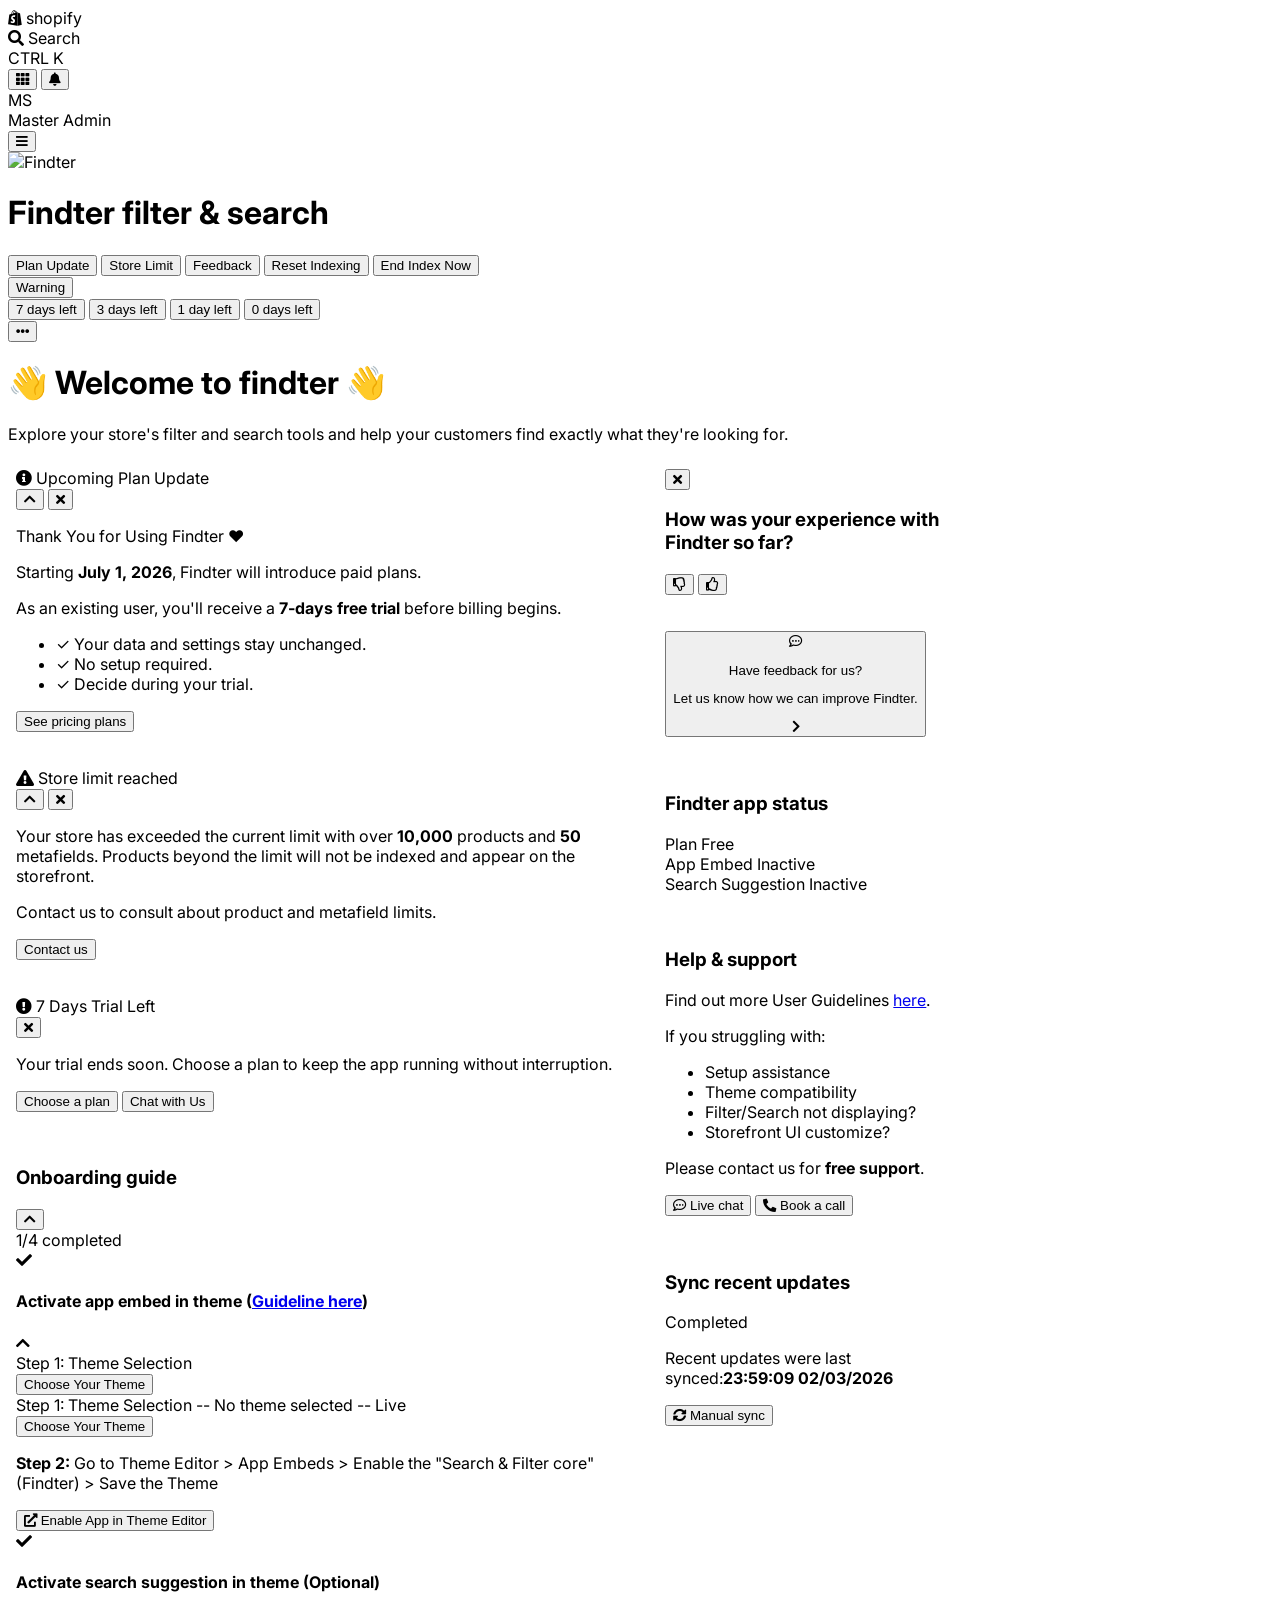
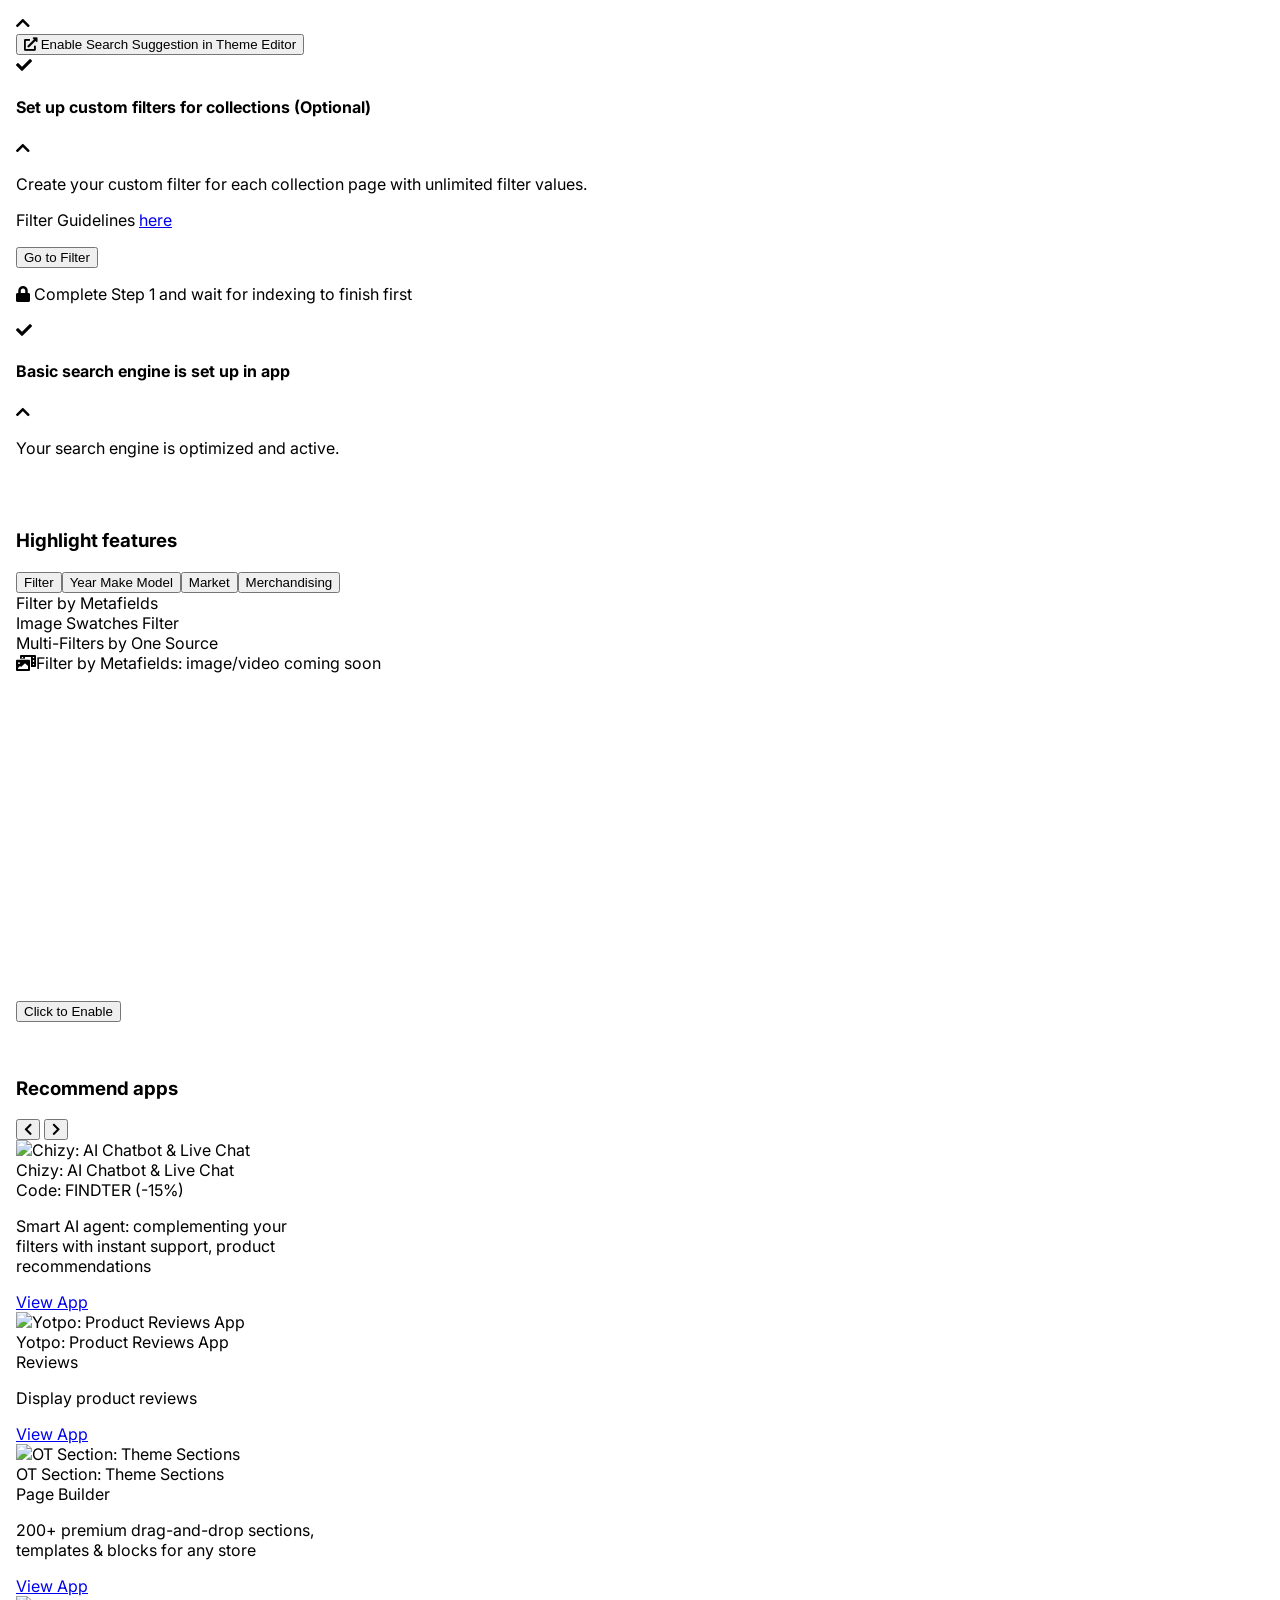
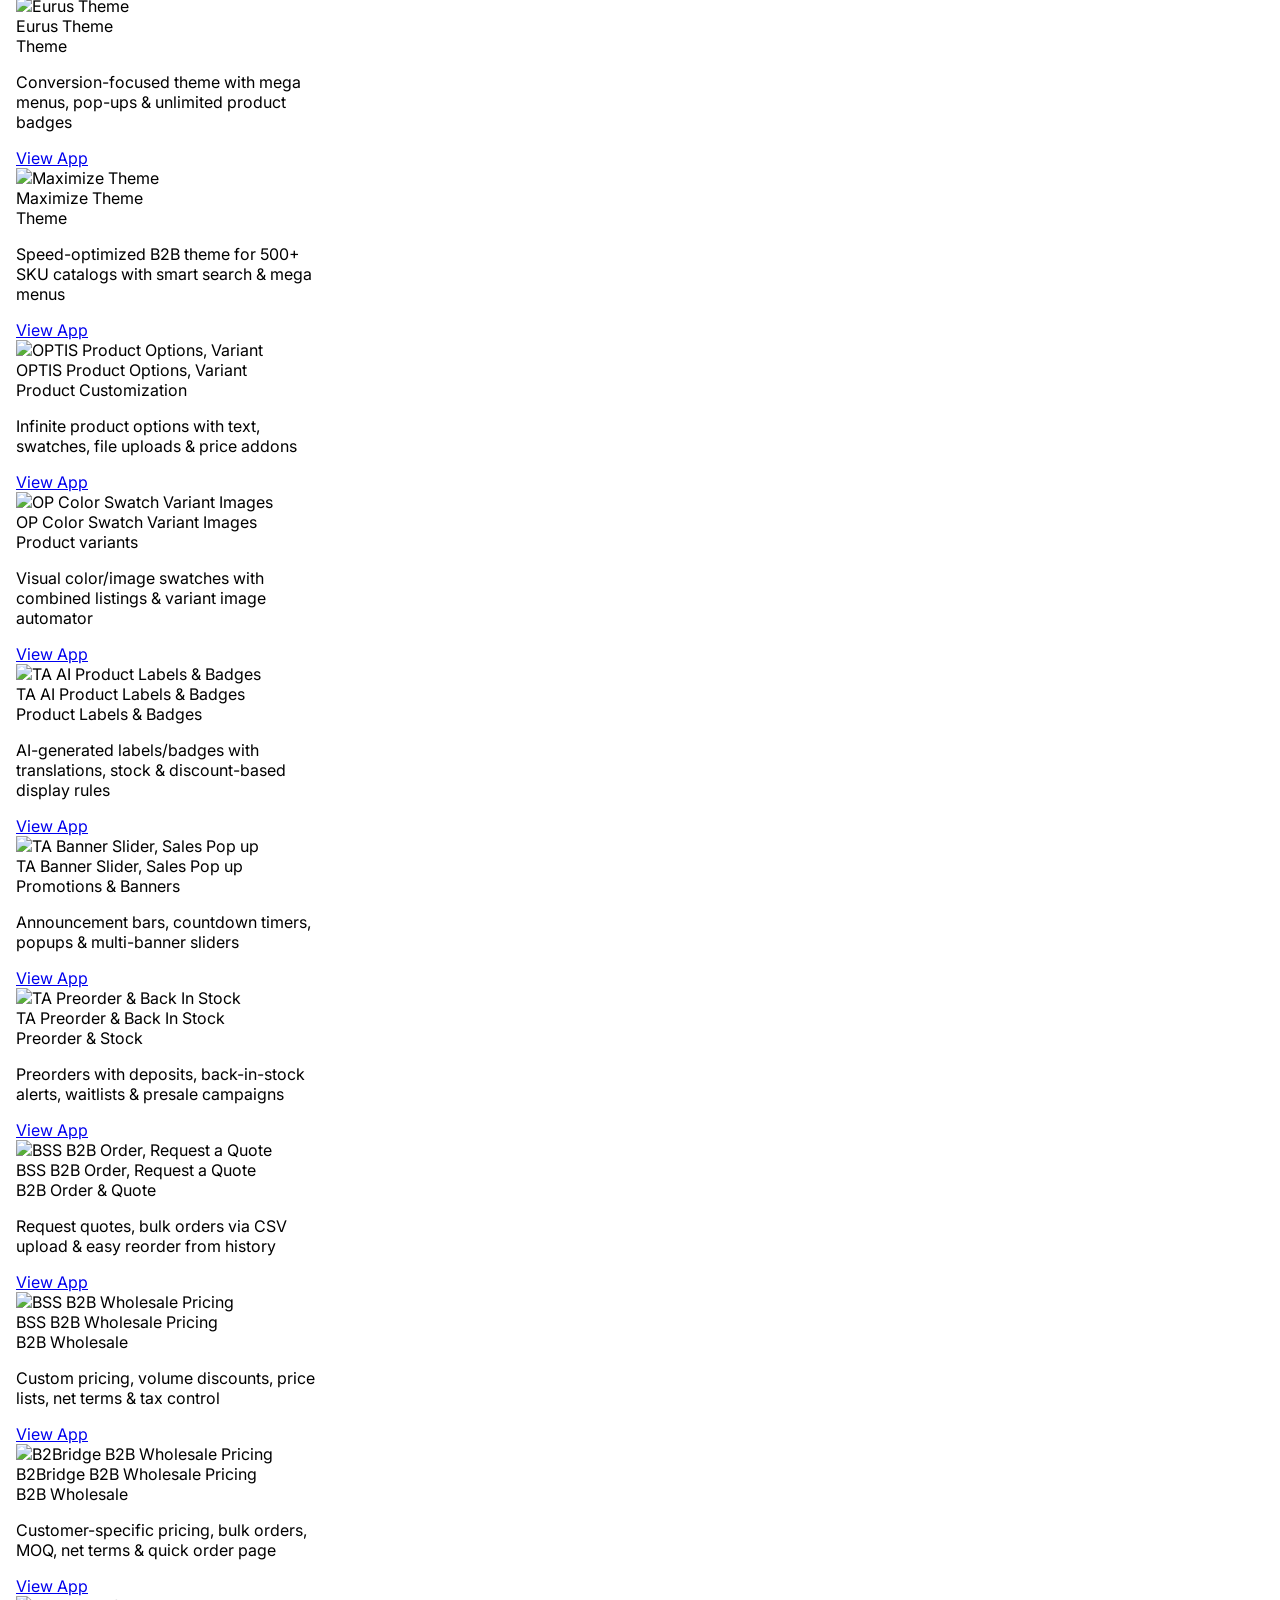
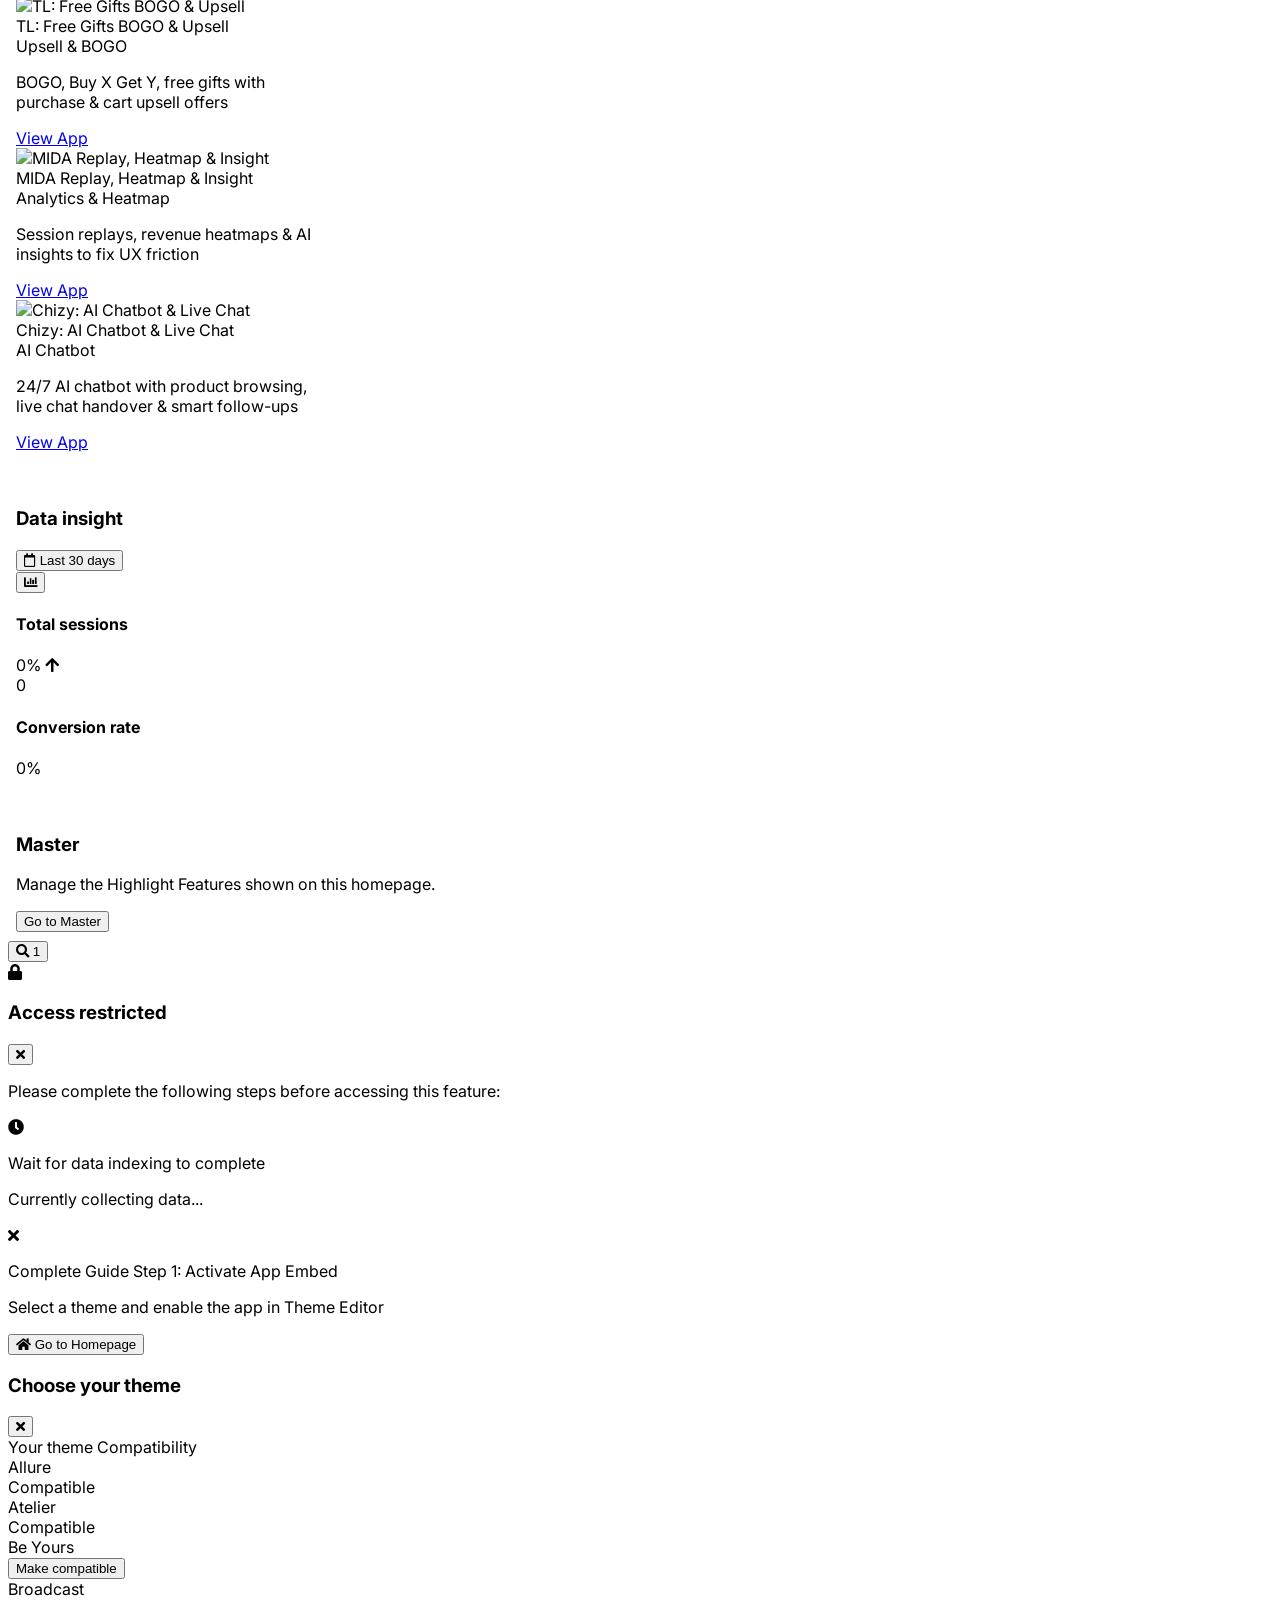
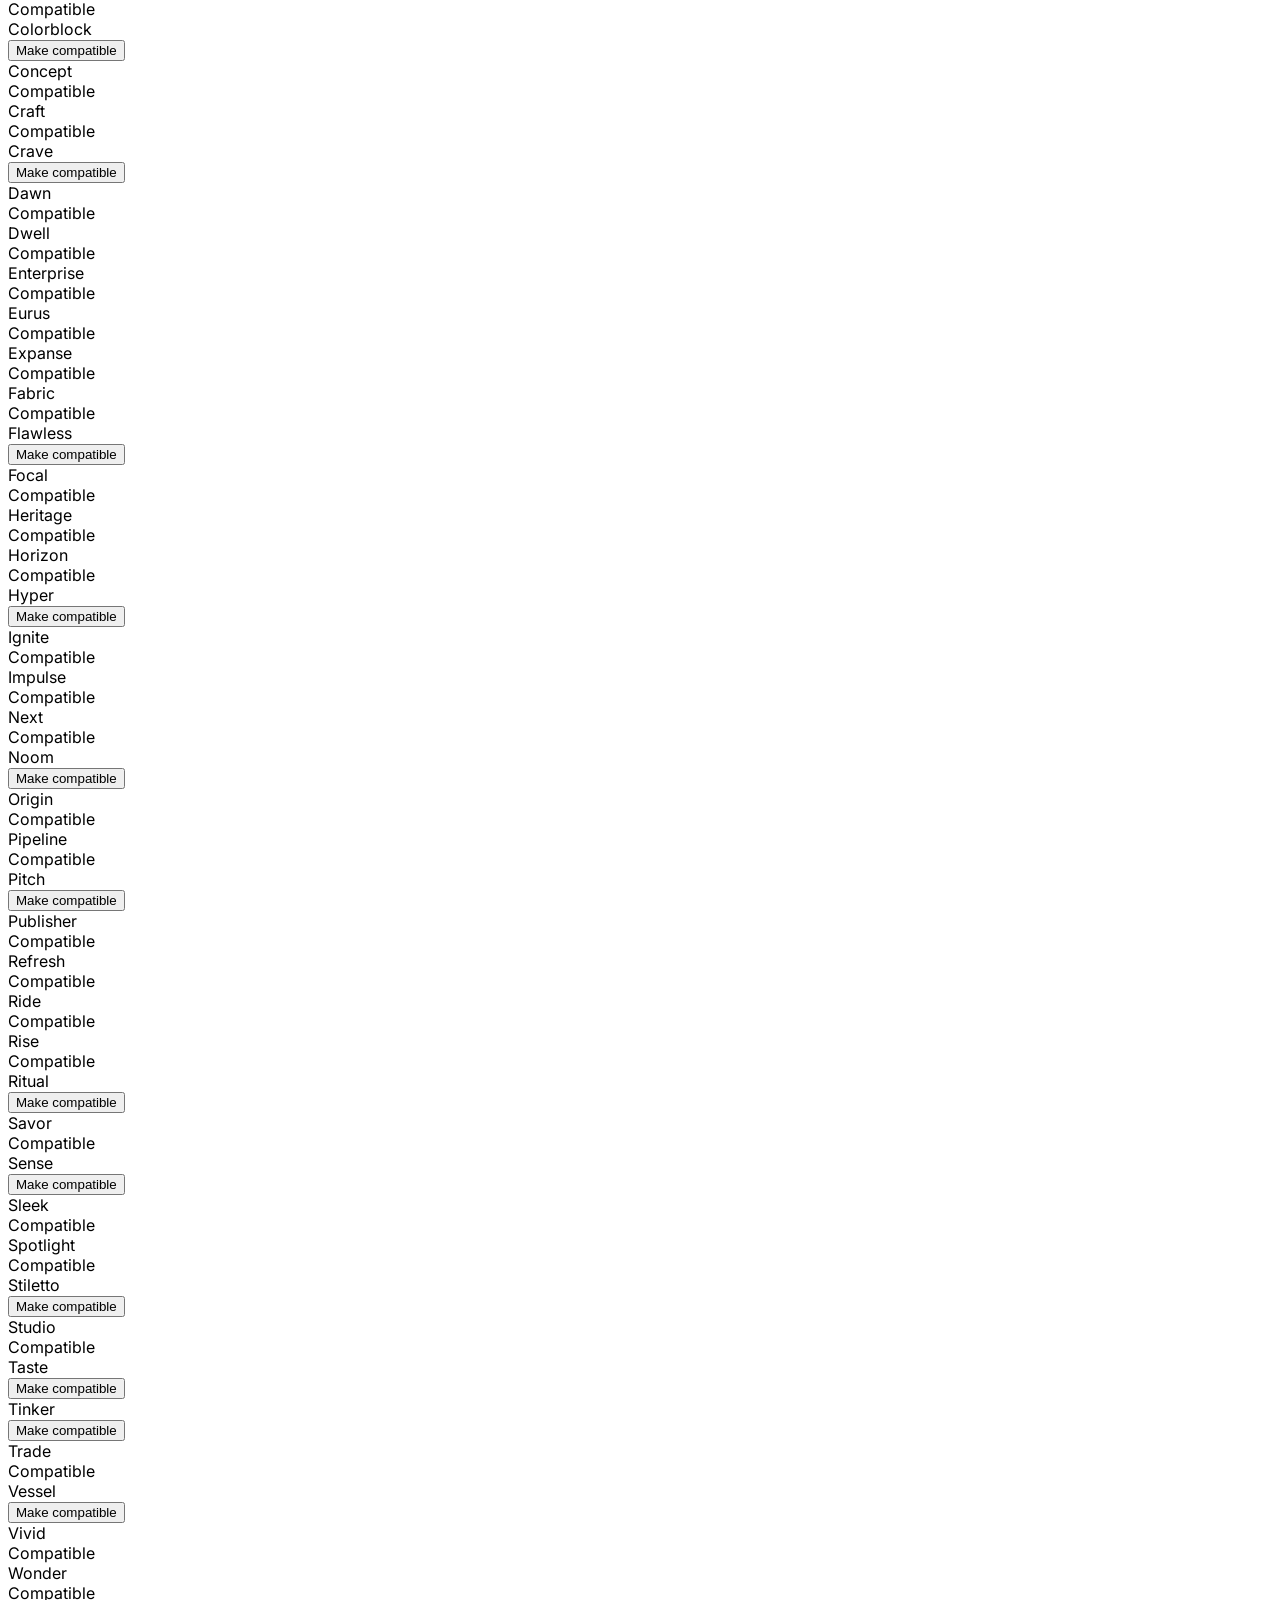
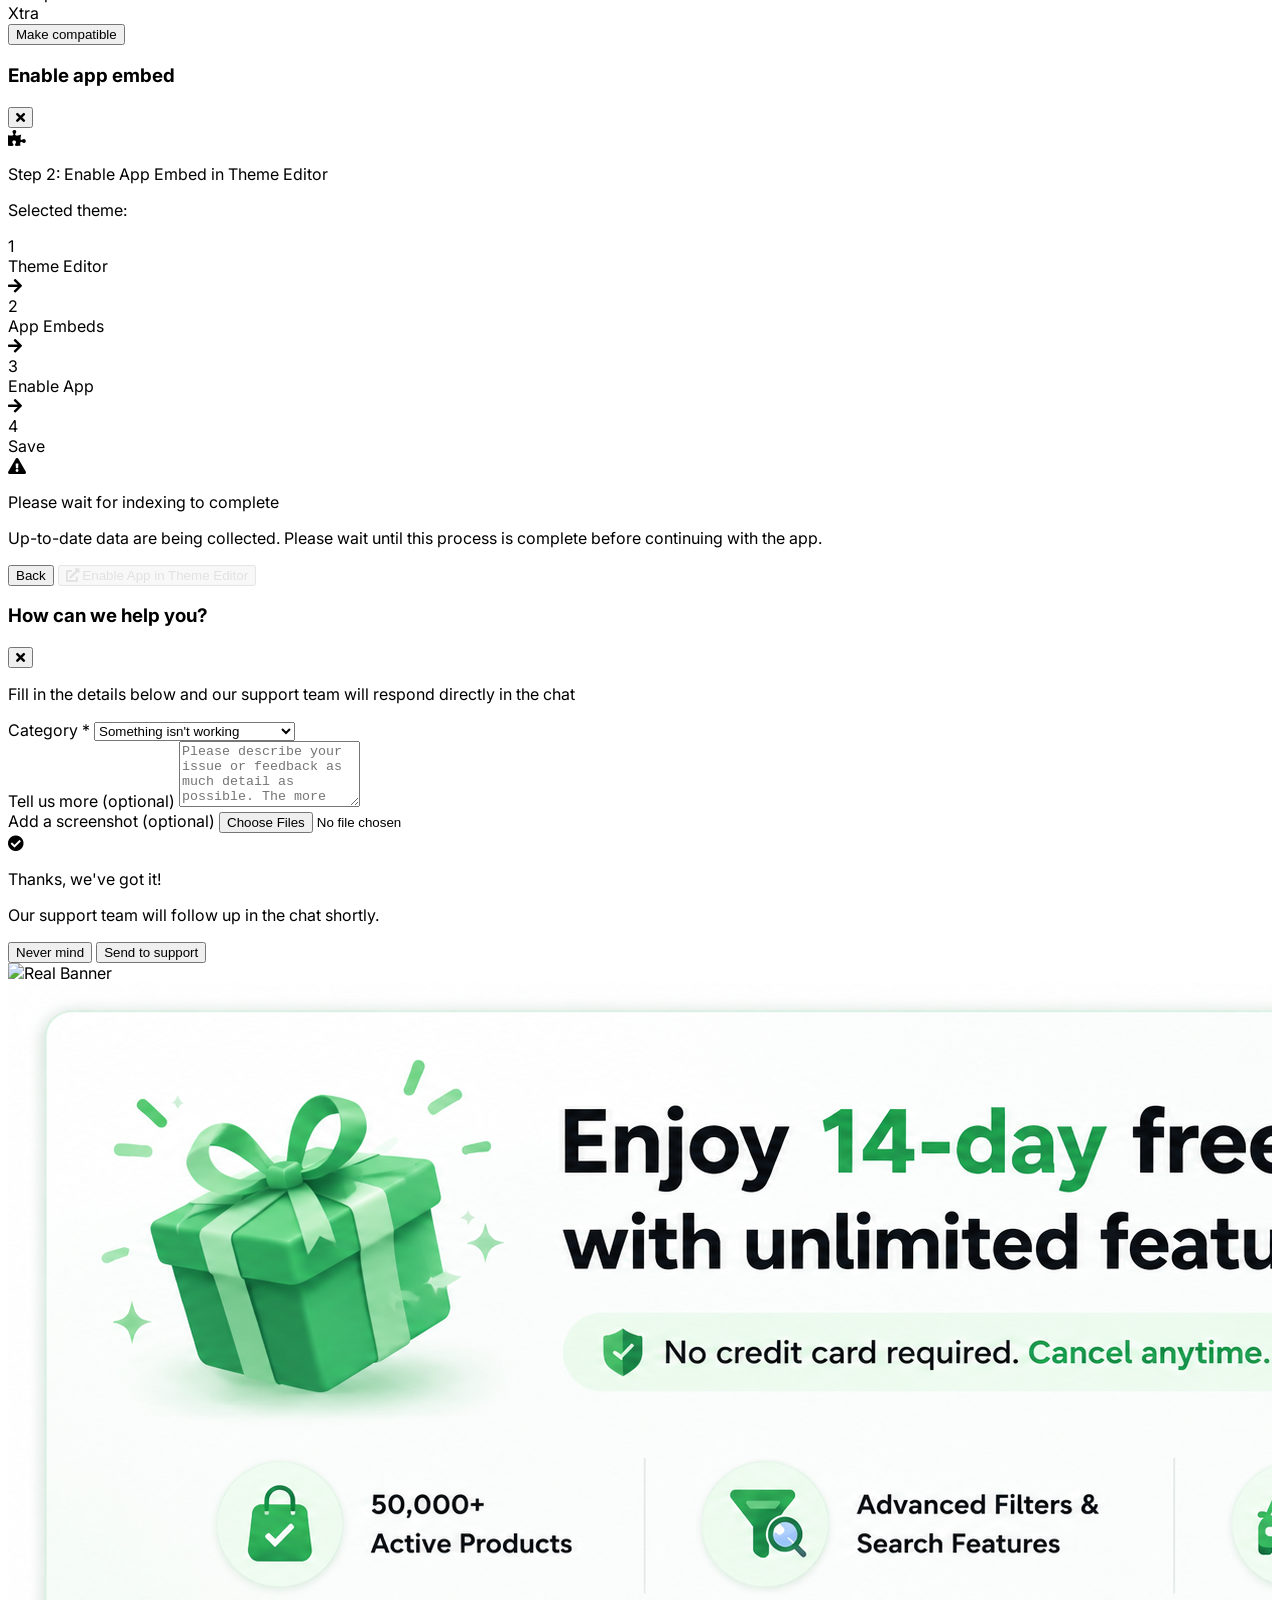
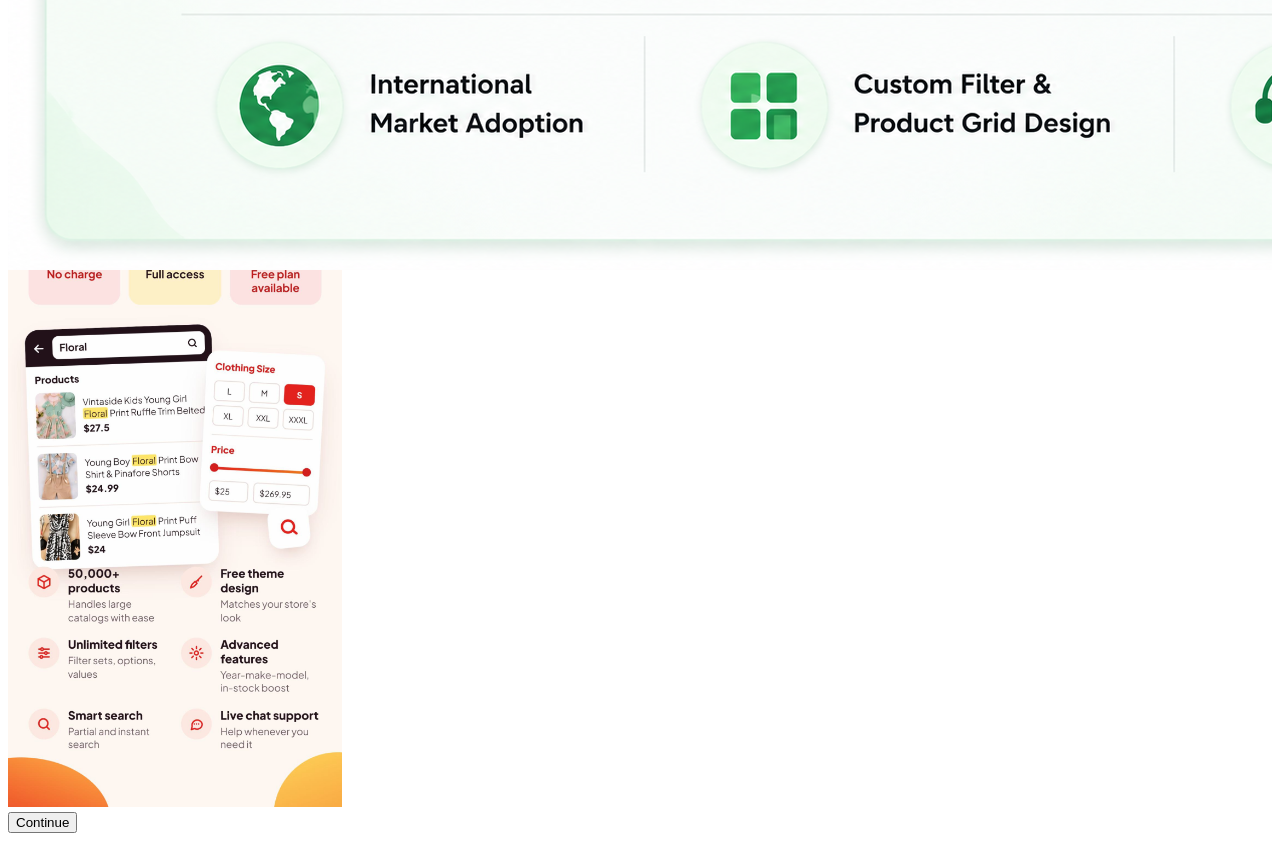
==== commit fa161d5c: "Fix the actual root cause of the mobile overflow/zoom bug The top black Shopify-chrome header bar (l" ====
--- a/index.html
+++ b/index.html
@@ -8,7 +8,15 @@
     <link rel="stylesheet" href="https://cdnjs.cloudflare.com/ajax/libs/font-awesome/5.15.3/css/all.min.css">
     <style>
         @import url('https://fonts.googleapis.com/css2?family=Inter:wght@400;500;600;700&display=swap');
-        body { font-family: 'Inter', sans-serif; }
+        /* Hard safety net: no element anywhere is ever allowed to force the
+           page wider than the viewport. This is what actually prevents the
+           "zoomed in / misaligned" mobile bug, regardless of what individual
+           component might be too wide. */
+        html {
+            overflow-x: hidden;
+            max-width: 100vw;
+        }
+        body { font-family: 'Inter', sans-serif; max-width: 100vw; overflow-x: hidden; }
         .sidebar-scrollbar::-webkit-scrollbar { width: 6px; }
         .sidebar-scrollbar::-webkit-scrollbar-thumb { background: #d1d5db; border-radius: 4px; }
         .homepage-grid {
@@ -319,29 +327,29 @@
         document.body.classList.add('sidebar-collapsed');
     </script>
     <!-- Header -->
-    <header class="h-14 bg-[#1a1a1a] text-gray-300 flex items-center justify-between px-4 shrink-0">
-        <div class="flex items-center gap-4">
+    <header class="h-14 bg-[#1a1a1a] text-gray-300 flex items-center justify-between px-3 sm:px-4 gap-2 shrink-0 overflow-hidden">
+        <div class="flex items-center gap-2 sm:gap-4 shrink-0">
             <div class="flex items-center gap-2 text-white font-semibold text-lg tracking-tight">
                 <i class="fab fa-shopify text-[#95bf47] text-[22px]"></i>
-                shopify
+                <span class="hidden sm:inline">shopify</span>
             </div>
         </div>
-        <div class="flex-1 max-w-[560px] px-4">
+        <div class="flex-1 min-w-0 max-w-[560px] px-1 sm:px-4">
             <div class="bg-[#303030] hover:bg-[#3a3a3a] transition-colors rounded border border-[#444] flex items-center px-3 py-1.5 cursor-pointer shadow-inner">
-                <i class="fas fa-search text-gray-400 text-sm"></i>
-                <span class="ml-2 text-gray-400 text-sm flex-1">Search</span>
-                <div class="flex gap-1">
+                <i class="fas fa-search text-gray-400 text-sm shrink-0"></i>
+                <span class="ml-2 text-gray-400 text-sm flex-1 hidden sm:inline truncate">Search</span>
+                <div class="hidden sm:flex gap-1 shrink-0">
                     <span class="bg-[#4a4a4a] border border-[#555] text-[10px] px-1.5 py-0.5 rounded text-gray-300 font-medium">CTRL</span>
                     <span class="bg-[#4a4a4a] border border-[#555] text-[10px] px-1.5 py-0.5 rounded text-gray-300 font-medium">K</span>
                 </div>
             </div>
         </div>
-        <div class="flex items-center gap-4 text-sm">
-            <button class="text-gray-400 hover:text-white transition-colors"><i class="fas fa-th"></i></button>
+        <div class="flex items-center gap-2 sm:gap-4 text-sm shrink-0">
+            <button class="hidden sm:inline text-gray-400 hover:text-white transition-colors"><i class="fas fa-th"></i></button>
             <button class="text-gray-400 hover:text-white transition-colors"><i class="fas fa-bell"></i></button>
             <div class="flex items-center gap-2 hover:bg-[#303030] rounded px-2 py-1 cursor-pointer transition-colors -mr-2">
                 <div class="bg-[#cbf1c4] text-[#1f5119] text-[10px] font-bold px-1.5 py-0.5 rounded">MS</div>
-                <span class="text-gray-200 font-medium text-[13px]">Master Admin</span>
+                <span class="hidden sm:inline text-gray-200 font-medium text-[13px]">Master Admin</span>
             </div>
         </div>
     </header>
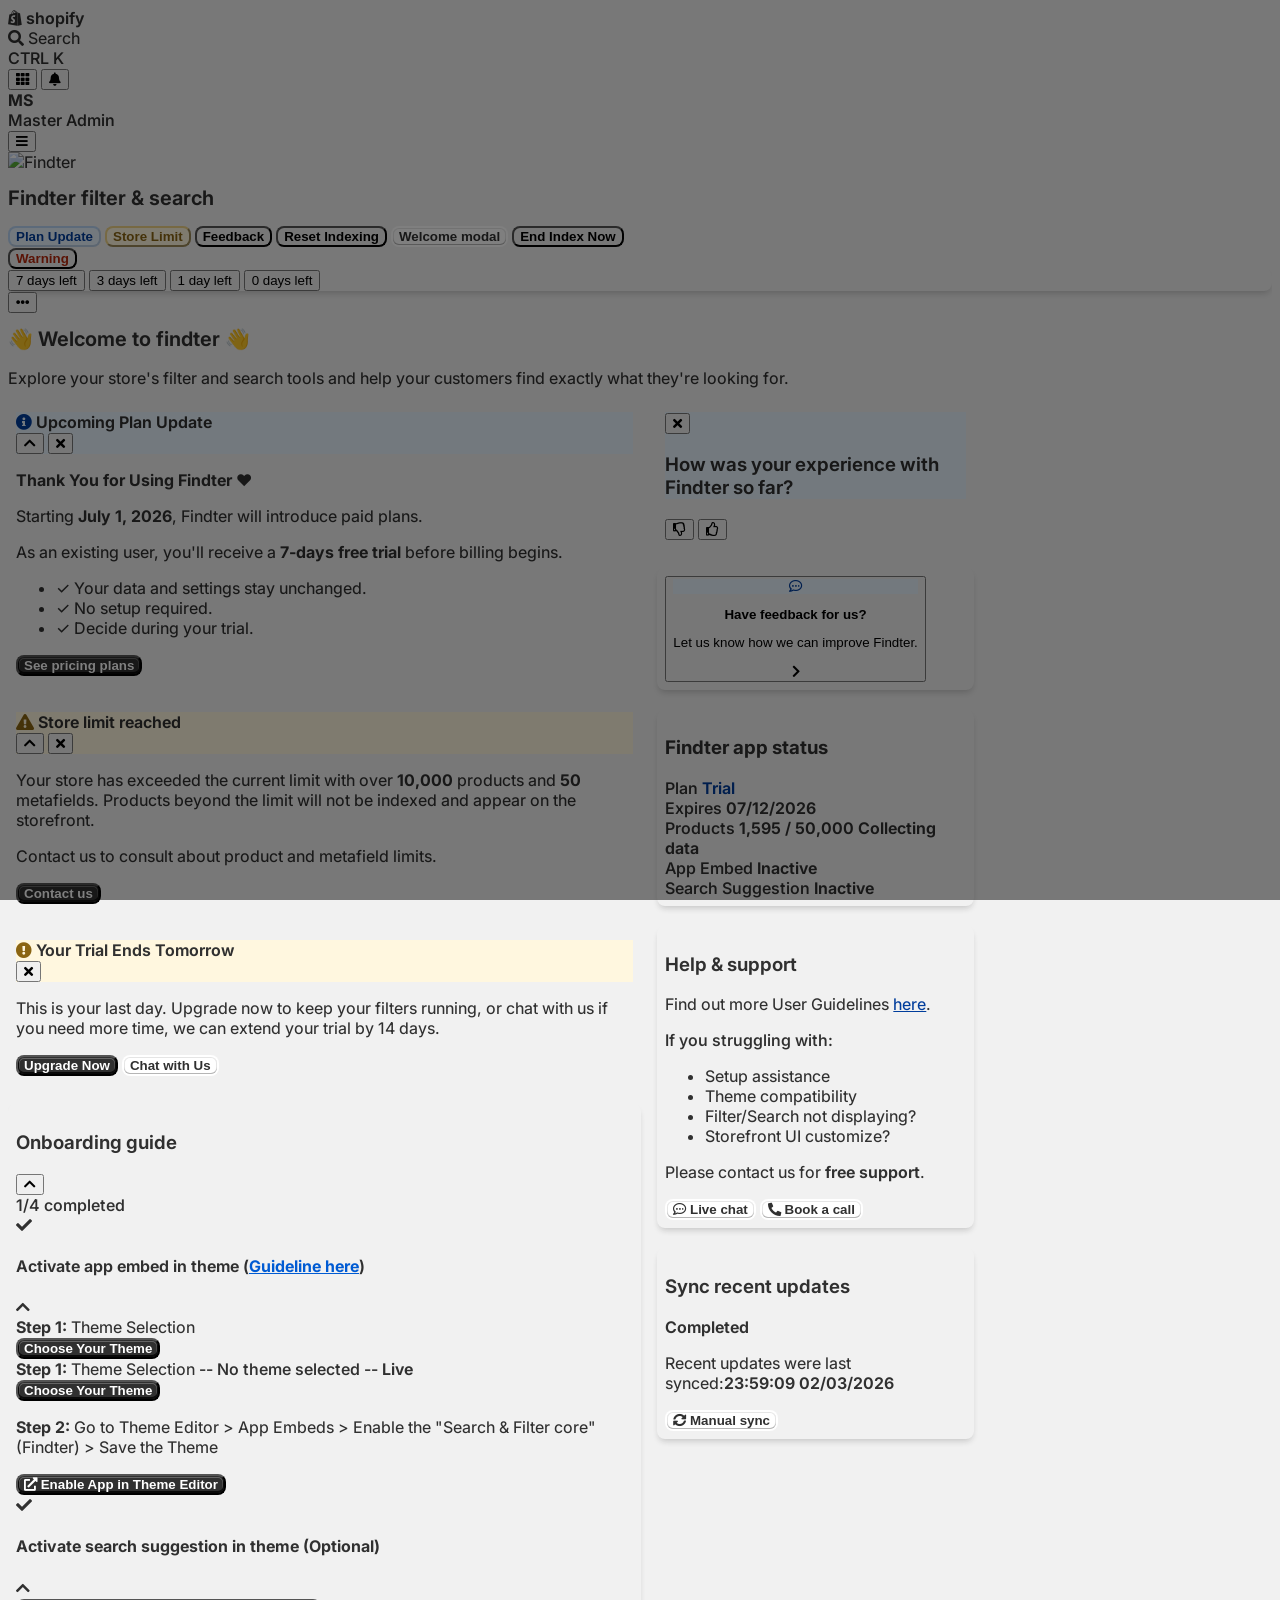
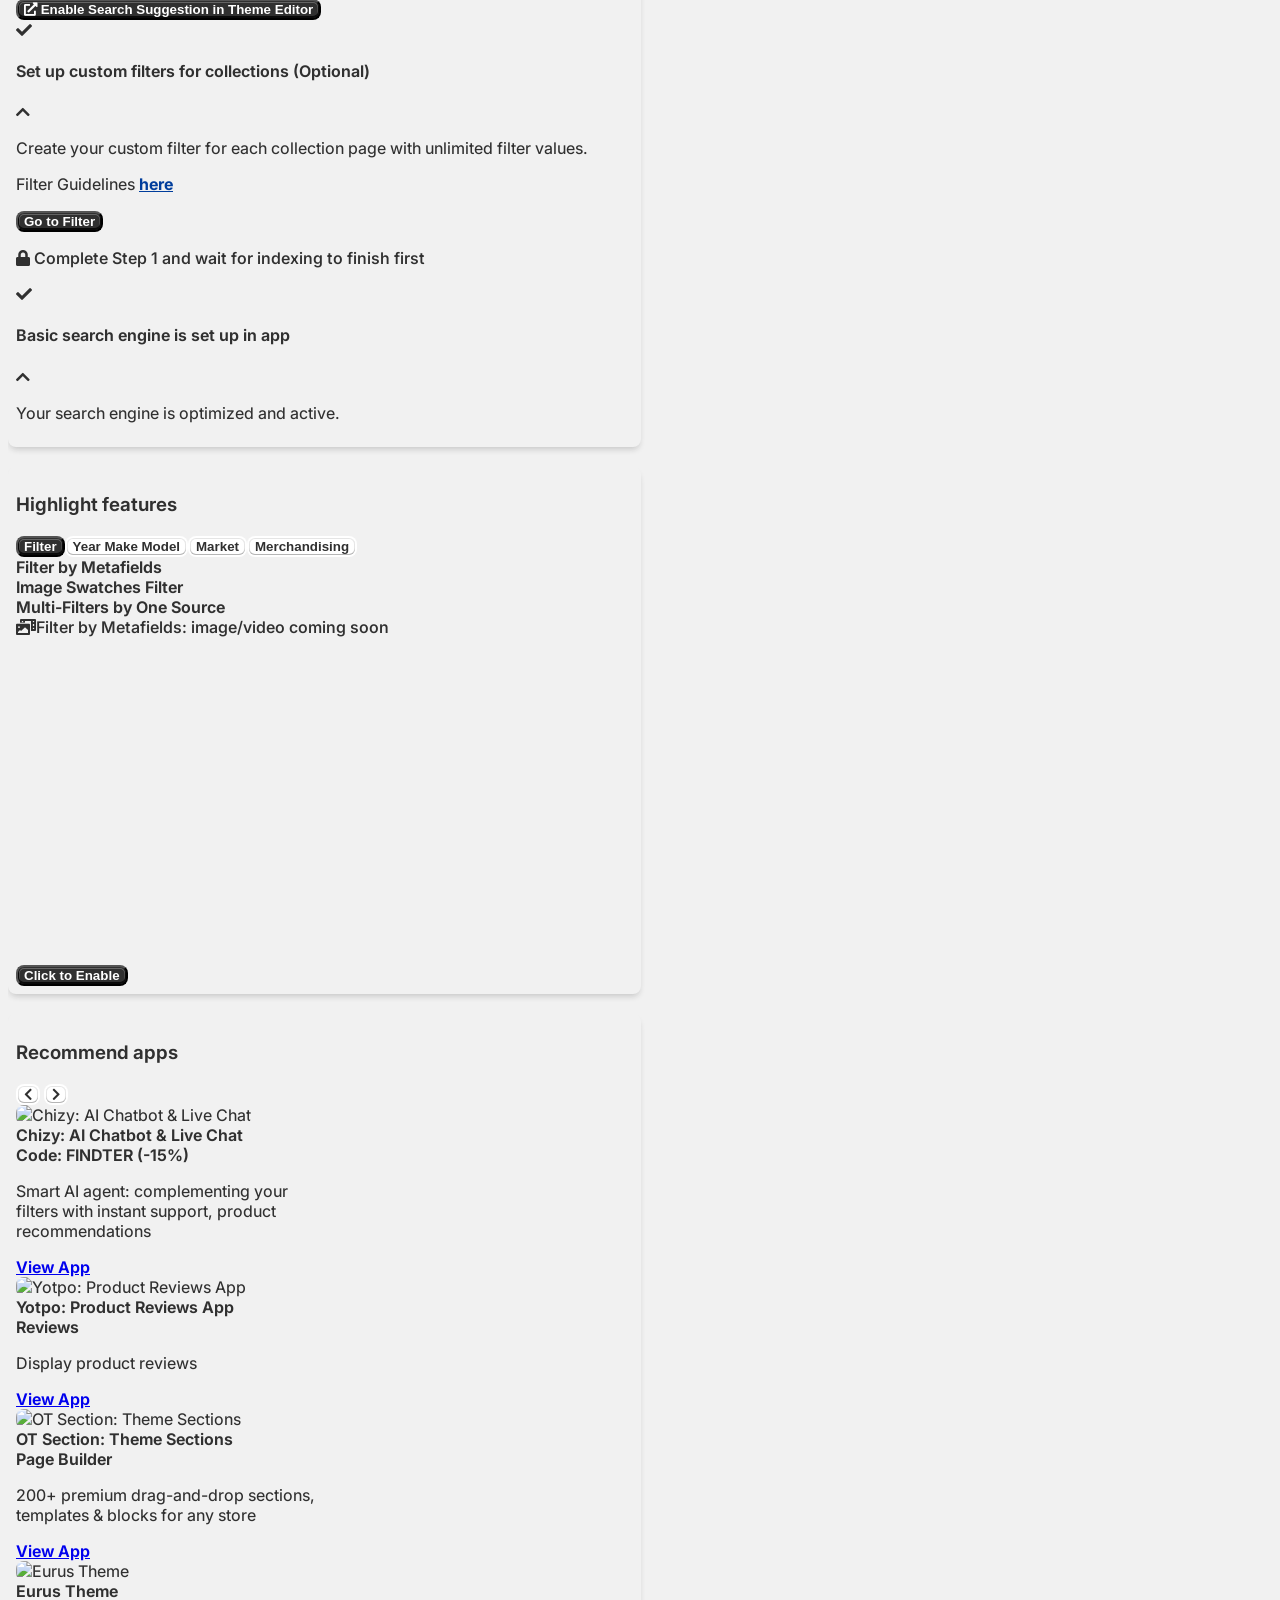
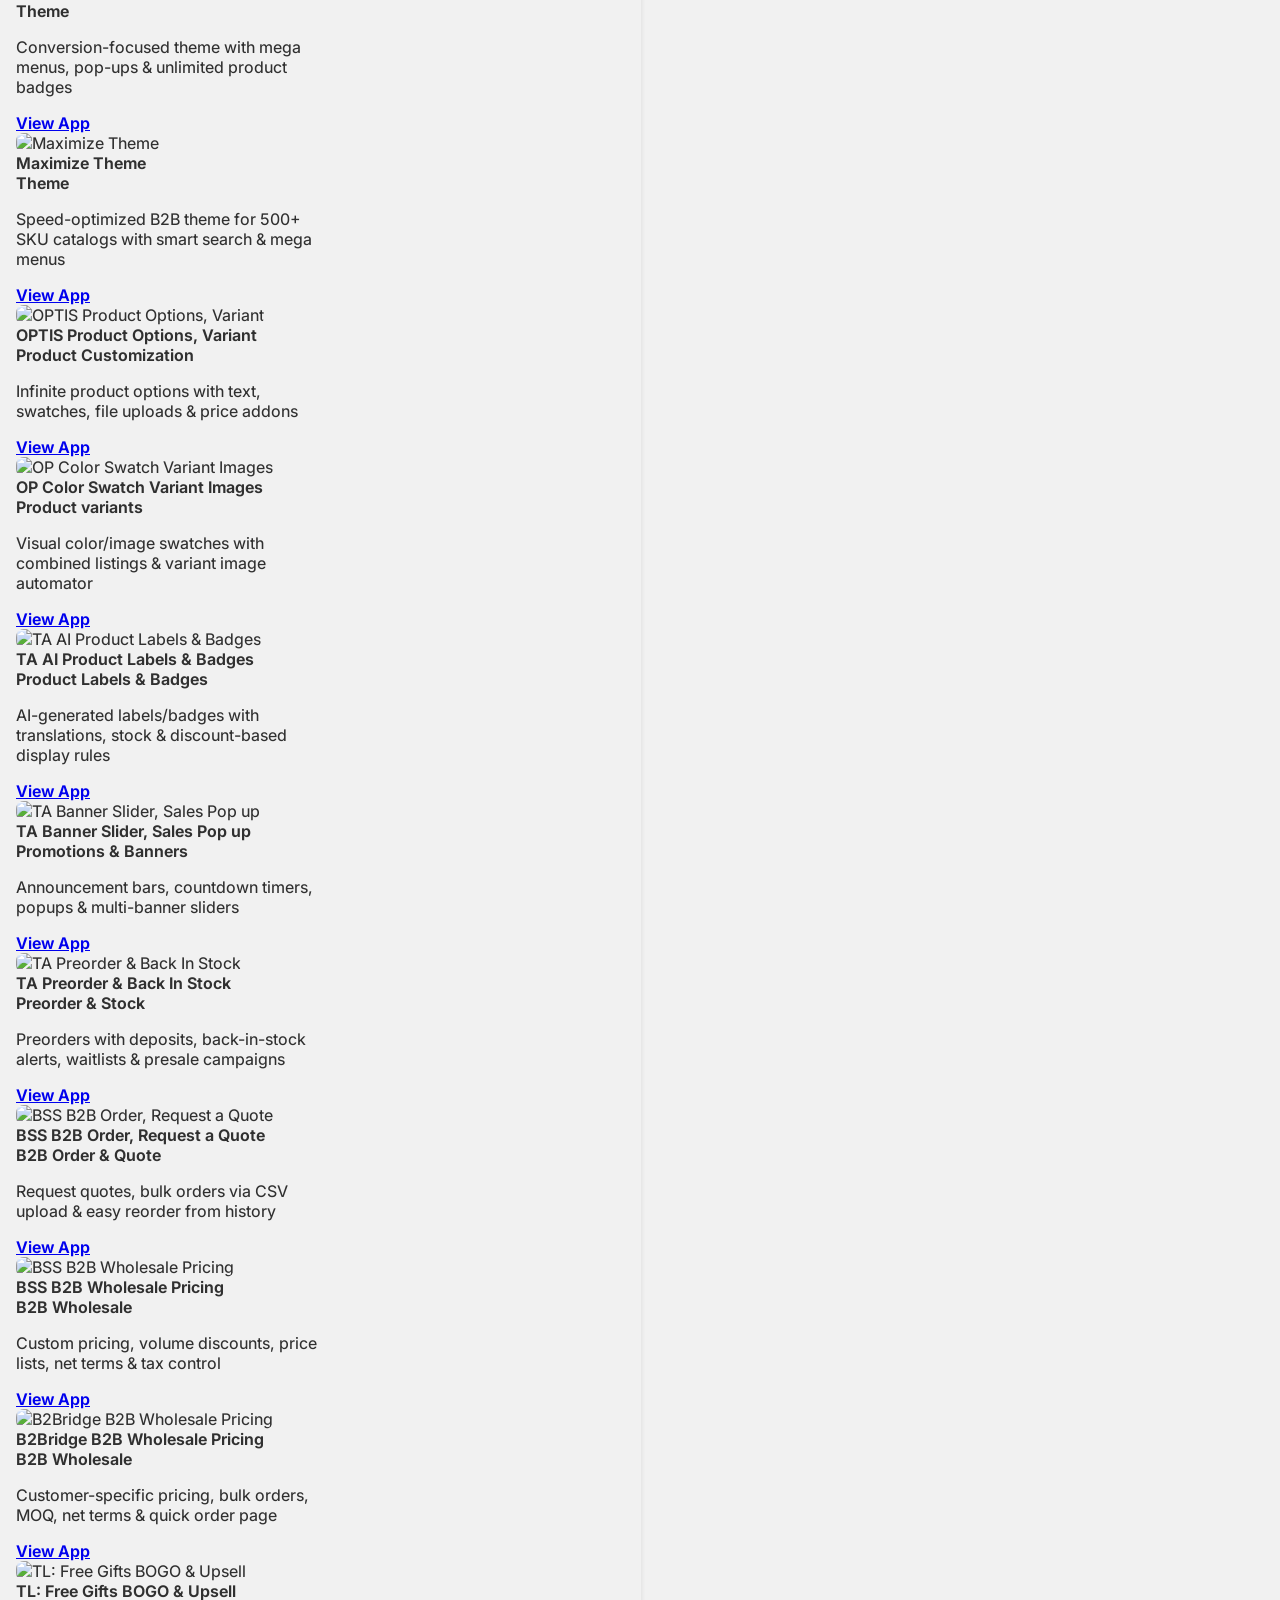
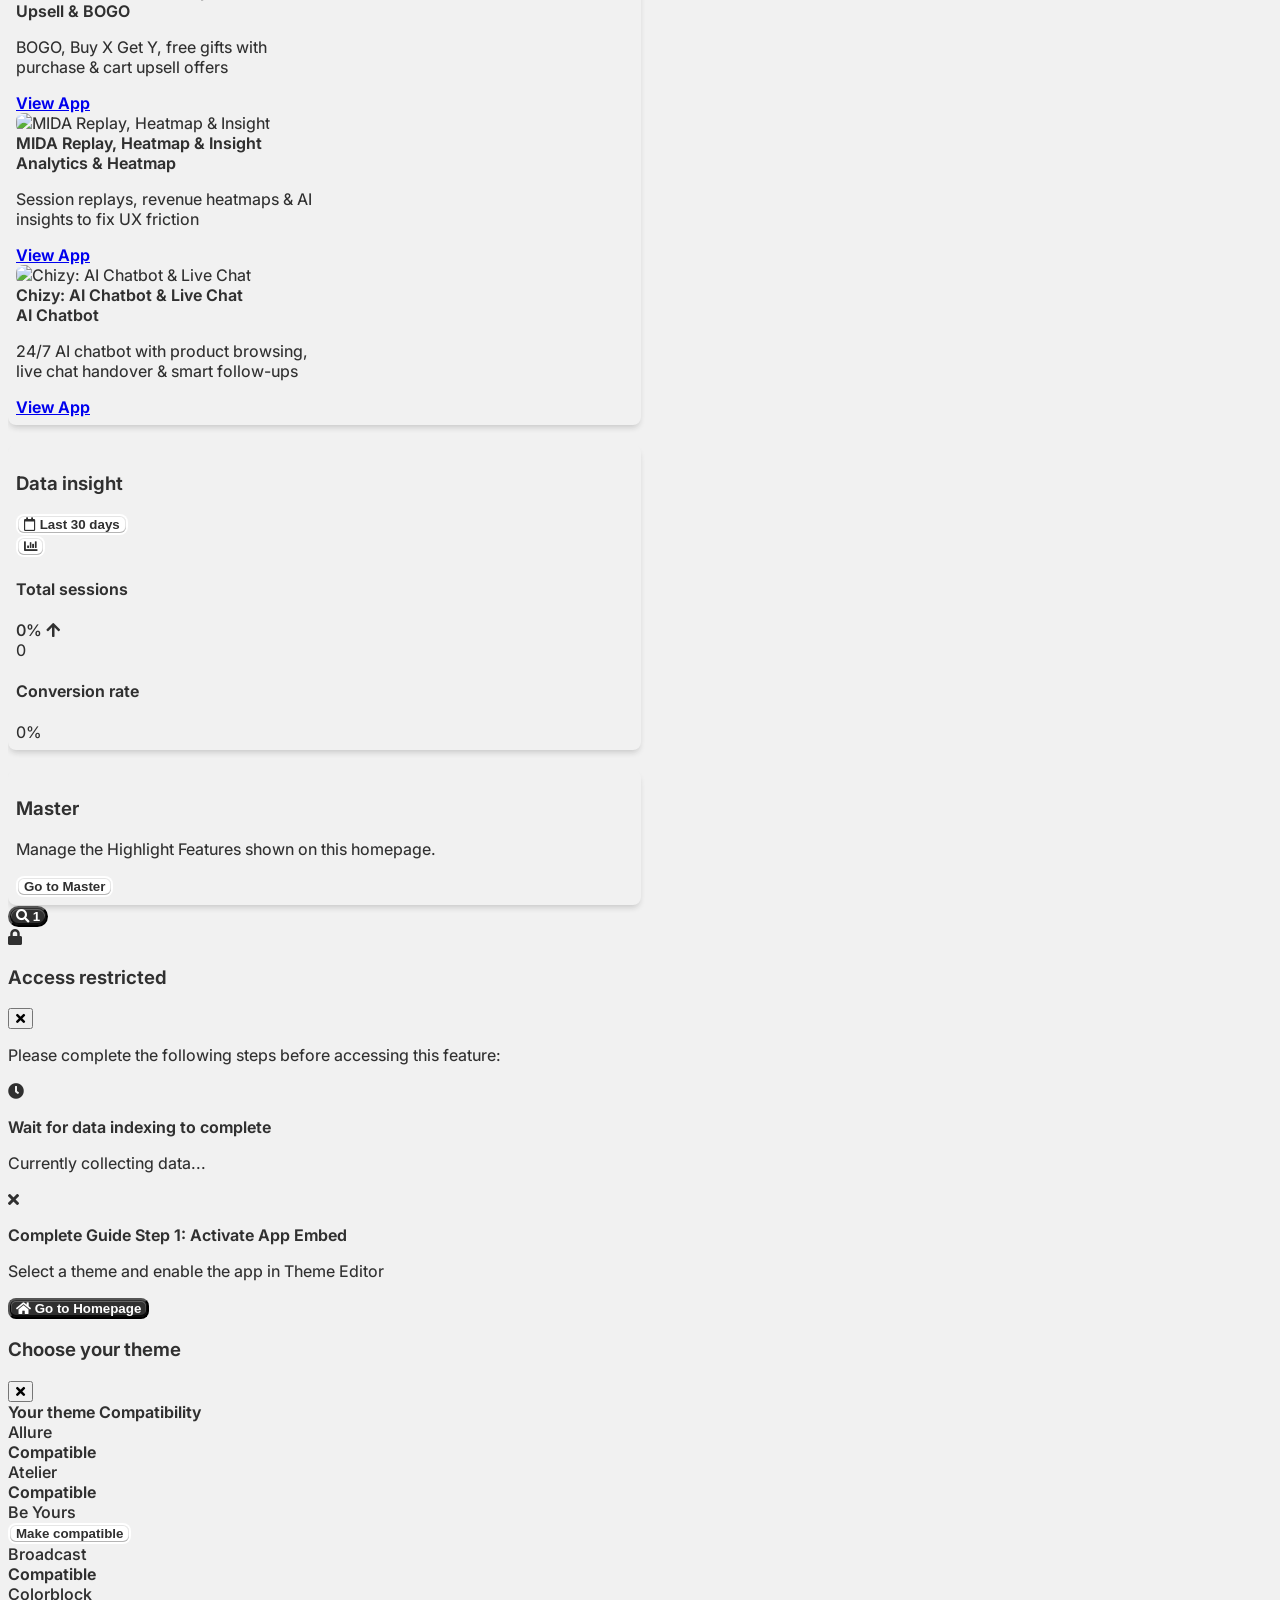
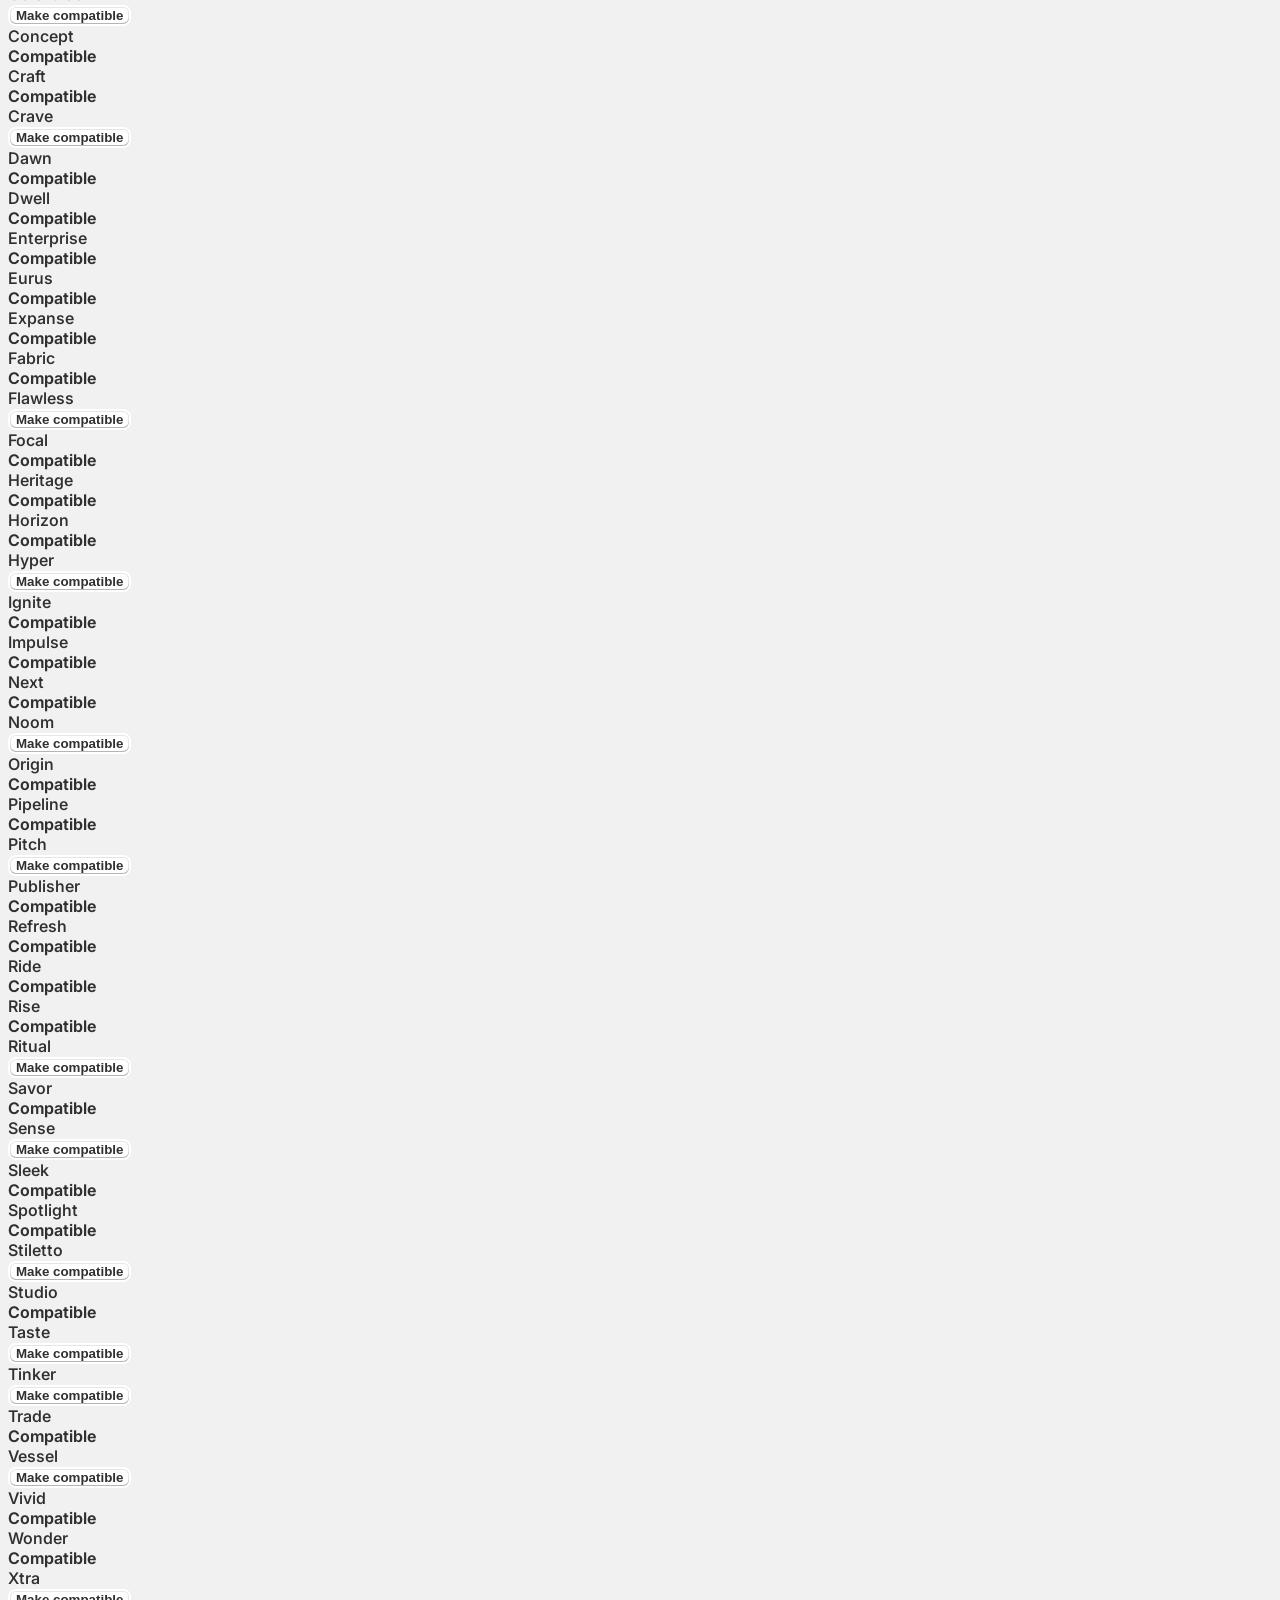
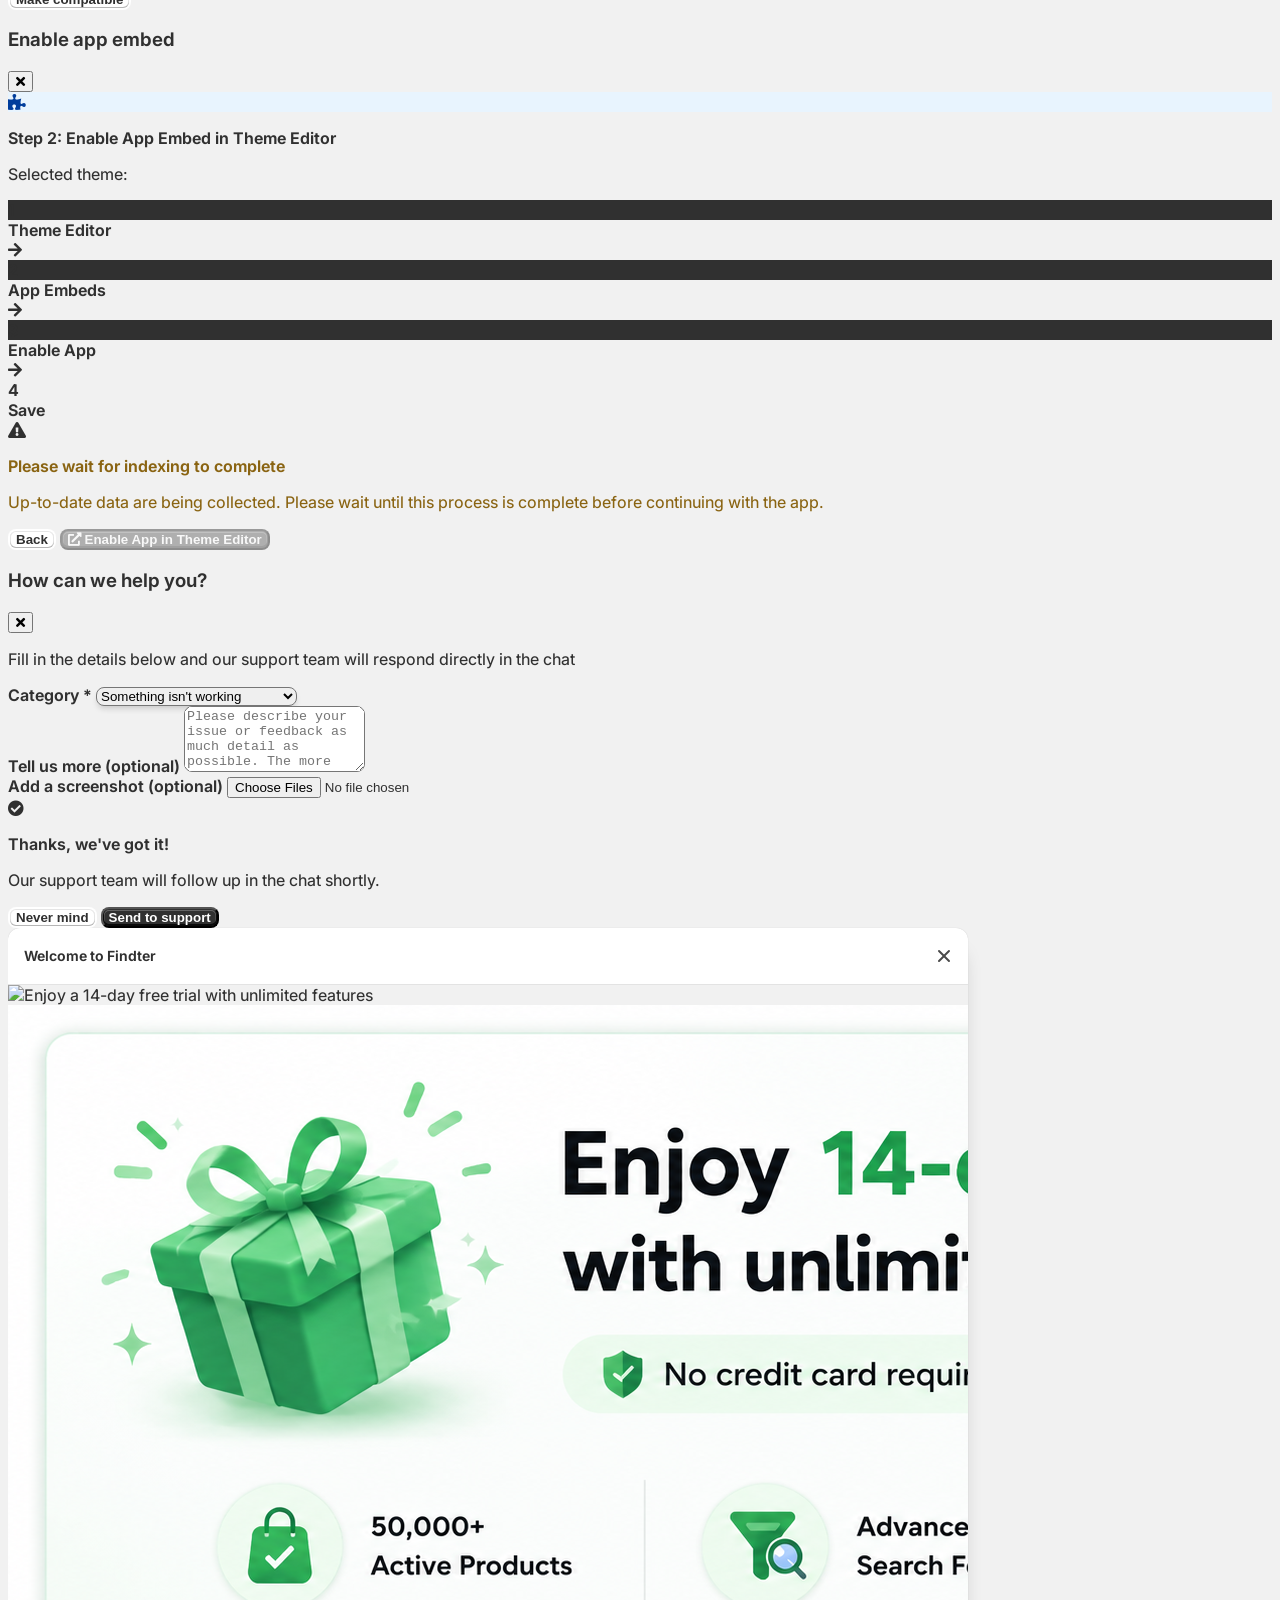
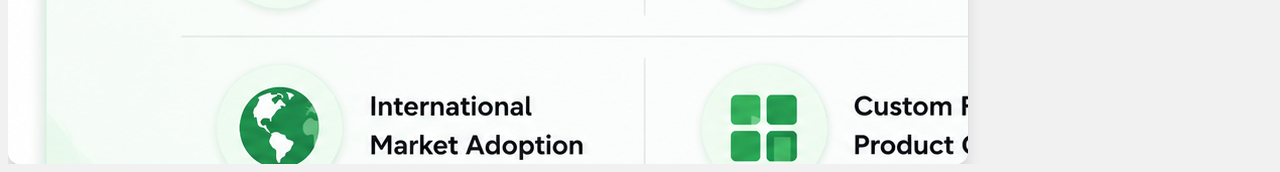
==== commit bc4ae0d0: "Show trial status on the homepage and restyle the mockup to the Polaris style guide. Merchants can s" ====
--- a/index.html
+++ b/index.html
@@ -4,10 +4,38 @@
     <meta charset="UTF-8">
     <meta name="viewport" content="width=device-width, initial-scale=1.0">
     <title>Shopify App Dashboard - Findter Filter & Search</title>
+    <style>
+        /* Tailwind loads via a runtime CDN script that scans the DOM and
+           injects styles after the page starts parsing. On a slow/throttled
+           connection that gap is visible: raw, unstyled (but still
+           Tailwind-class-laden) HTML paints first, causing exactly the
+           misaligned/oversized layout reported on mobile. Hide the page
+           until Tailwind has actually finished, instead of racing it. */
+        body { opacity: 0; }
+        body.tailwind-ready { opacity: 1; transition: opacity 0.15s ease; }
+    </style>
     <script src="https://cdn.tailwindcss.com"></script>
+    <script>
+        var revealed = false;
+        function revealPage() {
+            if (revealed) return;
+            revealed = true;
+            document.body.classList.add('tailwind-ready');
+        }
+        window.addEventListener('DOMContentLoaded', function() {
+            // Give Tailwind's observer a couple of paint cycles to flush its
+            // compiled styles before revealing the page.
+            requestAnimationFrame(function() {
+                requestAnimationFrame(revealPage);
+            });
+        });
+        // Safety net: never leave the page invisible if Tailwind's CDN is
+        // slow, blocked, or errors out for any reason.
+        setTimeout(revealPage, 2000);
+    </script>
     <link rel="stylesheet" href="https://cdnjs.cloudflare.com/ajax/libs/font-awesome/5.15.3/css/all.min.css">
     <style>
-        @import url('https://fonts.googleapis.com/css2?family=Inter:wght@400;500;600;700&display=swap');
+        @import url('https://fonts.googleapis.com/css2?family=Inter:opsz,wght@14..32,450;14..32,550;14..32,650;14..32,700&display=swap');
         /* Hard safety net: no element anywhere is ever allowed to force the
            page wider than the viewport. This is what actually prevents the
            "zoomed in / misaligned" mobile bug, regardless of what individual
@@ -181,6 +209,115 @@
         }
         .modal-wrapper {
             z-index: 9999;
+        }
+        /* Welcome modal — current Polaris admin chrome (dark primary, 12px dialog) */
+        #welcome-gate-modal .p-modal__backdrop {
+            position: absolute;
+            inset: 0;
+            background: rgba(0, 0, 0, 0.5);
+        }
+        #welcome-gate-modal .p-modal__dialog {
+            background: #ffffff;
+            border-radius: 12px;
+            box-shadow: 0 20px 20px -8px rgba(26, 26, 26, 0.28), 0 0 1px rgba(0, 0, 0, 0.2);
+            width: min(960px, calc(100% - 32px));
+            max-height: calc(100vh - 64px);
+            overflow: hidden;
+            outline: none;
+        }
+        #welcome-gate-modal .p-modal__header {
+            display: flex;
+            align-items: center;
+            justify-content: space-between;
+            gap: 12px;
+            padding: 12px 8px 12px 16px;
+            border-bottom: 1px solid #e3e3e3;
+            flex-shrink: 0;
+        }
+        #welcome-gate-modal .p-modal__title {
+            margin: 0;
+            font-size: 14px;
+            font-weight: 650;
+            line-height: 20px;
+            color: #303030;
+        }
+        #welcome-gate-modal .p-modal__close {
+            width: 32px;
+            height: 32px;
+            border: 0;
+            border-radius: 8px;
+            background: transparent;
+            color: #4a4a4a;
+            display: inline-flex;
+            align-items: center;
+            justify-content: center;
+            cursor: pointer;
+        }
+        #welcome-gate-modal .p-modal__close:hover {
+            background: rgba(0, 0, 0, 0.05);
+        }
+        #welcome-gate-modal .p-modal__close:focus-visible {
+            outline: 2px solid #005bd3;
+            outline-offset: 1px;
+        }
+        #welcome-gate-modal .p-modal__body {
+            background: #f1f1f1;
+            min-height: 0;
+        }
+        #welcome-gate-modal .p-modal__footer {
+            display: flex;
+            align-items: center;
+            justify-content: flex-end;
+            gap: 12px;
+            padding: 12px 16px;
+            border-top: 1px solid #e3e3e3;
+            background: #ffffff;
+            flex-shrink: 0;
+        }
+        #welcome-gate-modal .p-button--primary {
+            background: #303030;
+            color: #ffffff;
+            border: 0;
+            border-radius: 8px;
+            min-height: 32px;
+            padding: 6px 12px;
+            font-size: 13px;
+            font-weight: 550;
+            line-height: 20px;
+            cursor: pointer;
+            box-shadow: inset 0 -1px 0 1px rgba(0, 0, 0, 0.8), inset 0 0 0 1px #303030, inset 0 0.5px 0 1.5px rgba(255, 255, 255, 0.25);
+        }
+        #welcome-gate-modal .p-button--primary:hover {
+            background: #1a1a1a;
+        }
+        #welcome-gate-modal .p-button--primary:focus-visible {
+            outline: 2px solid #005bd3;
+            outline-offset: 2px;
+        }
+        #welcome-gate-modal .p-carousel-nav {
+            width: 32px;
+            height: 32px;
+            border: 1px solid #e3e3e3;
+            border-radius: 8px;
+            background: #ffffff;
+            color: #303030;
+            display: inline-flex;
+            align-items: center;
+            justify-content: center;
+            cursor: pointer;
+            box-shadow: 0 1px 2px rgba(0, 0, 0, 0.12);
+        }
+        #welcome-gate-modal .p-carousel-nav:hover {
+            background: #f7f7f7;
+        }
+        #welcome-gate-modal .p-carousel-nav:focus-visible {
+            outline: 2px solid #005bd3;
+            outline-offset: 2px;
+        }
+        @media (max-width: 639px) {
+            #welcome-gate-modal .p-button--primary {
+                min-height: 44px;
+            }
         }
         .chat-bubble {
             position: fixed;
@@ -416,6 +553,7 @@
                         <button id="show-limit-reached-btn" class="border border-yellow-300 bg-yellow-50 text-yellow-700 rounded-[6px] px-3 py-1.5 text-[12px] font-medium hover:bg-yellow-100 transition-colors shadow-sm whitespace-nowrap">Store Limit</button>
                         <button id="show-feedback-banner-btn" class="border border-emerald-300 bg-emerald-50 text-emerald-700 rounded-[6px] px-3 py-1.5 text-[12px] font-medium hover:bg-emerald-100 transition-colors shadow-sm whitespace-nowrap">Feedback</button>
                         <button id="reset-indexing-btn" class="border border-orange-300 bg-orange-50 text-orange-700 rounded-[6px] px-3 py-1.5 text-[12px] font-medium hover:bg-orange-100 transition-colors shadow-sm whitespace-nowrap">Reset Indexing</button>
+                        <button id="show-welcome-modal-btn" type="button" class="border border-gray-300 bg-white text-[#303030] rounded-[6px] px-3 py-1.5 text-[12px] font-medium hover:bg-gray-100 transition-colors shadow-sm whitespace-nowrap">Welcome modal</button>
                         <button id="end-index-btn" class="border border-green-300 bg-green-50 text-green-700 rounded-[6px] px-3 py-1.5 text-[12px] font-medium hover:bg-green-100 transition-colors shadow-sm whitespace-nowrap">End Index Now</button>
                         <div class="relative">
                             <button id="warning-trial-btn" class="border border-red-300 bg-red-50 text-red-700 rounded-[6px] px-3 py-1.5 text-[12px] font-medium hover:bg-red-100 transition-colors shadow-sm whitespace-nowrap">Warning</button>
@@ -503,23 +641,23 @@
                                 </div>
 
                                 <!-- TRIAL WARNING BANNER -->
-                                <div id="trial-warning-banner" class="hidden order-2 lg:order-none rounded-[8px] overflow-hidden border border-yellow-200 shadow-sm">
+                                <div id="trial-warning-banner" class="order-2 lg:order-none rounded-[8px] overflow-hidden border border-yellow-200 shadow-sm">
                                     <div class="flex items-center justify-between px-4 py-3 bg-yellow-100">
                                         <div class="flex items-center gap-2">
                                             <i class="fas fa-exclamation-circle text-yellow-600 text-sm"></i>
-                                            <span id="trial-warning-heading" class="text-[#303030] font-semibold text-[14px]">7 Days Trial Left</span>
+                                            <span id="trial-warning-heading" class="text-[#303030] font-semibold text-[14px]">Your Trial Ends Tomorrow</span>
                                         </div>
                                         <button id="trial-warning-close-btn" class="text-gray-500 hover:text-gray-800 hover:bg-yellow-200 rounded p-1 transition-colors" aria-label="Dismiss">
                                             <i class="fas fa-times text-sm"></i>
                                         </button>
                                     </div>
                                     <div class="bg-white px-5 py-4">
-                                        <p id="trial-warning-text" class="text-[13px] text-gray-500 leading-relaxed mb-4">Your trial ends soon. Choose a plan to keep the app running without interruption.</p>
+                                        <p id="trial-warning-text" class="text-[13px] text-gray-500 leading-relaxed mb-4">This is your last day. Upgrade now to keep your filters running, or chat with us if you need more time, we can extend your trial by 14 days.</p>
                                         <div class="flex items-center gap-2">
                                             <button id="trial-warning-cta-primary" class="bg-[#303030] text-white rounded-[6px] px-4 py-2 text-[13px] font-semibold hover:bg-[#4a4a4a] transition-colors inline-flex items-center gap-2">
-                                                Choose a plan
+                                                Upgrade Now
                                             </button>
-                                            <button id="trial-warning-cta-secondary" class="hidden border border-gray-300 bg-white text-[#303030] rounded-[6px] px-4 py-2 text-[13px] font-semibold hover:bg-gray-50 transition-colors inline-flex items-center gap-2">
+                                            <button id="trial-warning-cta-secondary" class="border border-gray-300 bg-white text-[#303030] rounded-[6px] px-4 py-2 text-[13px] font-semibold hover:bg-gray-50 transition-colors inline-flex items-center gap-2">
                                                 Chat with Us
                                             </button>
                                         </div>
@@ -1355,11 +1493,25 @@
                                 <div id="findter-status-card" class="bg-white rounded-[8px] shadow-sm border border-gray-200 overflow-hidden p-5 order-4 lg:order-none">
                                     <h3 class="font-semibold text-[15px] text-[#303030] mb-4"><strong>Findter app status</strong></h3>
                                     <div class="space-y-3">
-                                        <div class="flex items-center justify-between text-[13px] text-[#303030]">
+                                        <div class="flex items-center justify-between gap-3 text-[13px] text-[#303030]">
                                             <span class="font-medium">Plan</span>
-                                            <span id="status-app-plan" class="flex items-center gap-2 px-2.5 py-1 rounded-md border border-green-200 bg-white text-[11px] font-semibold text-green-700">
-                                                <span class="w-2 h-2 rounded-full bg-green-500"></span>
-                                                Free
+                                            <span id="status-app-plan" class="flex items-center gap-2 px-2.5 py-1 rounded-md border border-blue-200 bg-white text-[11px] font-semibold text-blue-700">
+                                                <span class="w-2 h-2 rounded-full bg-blue-500"></span>
+                                                Trial
+                                            </span>
+                                        </div>
+                                        <div id="status-plan-expiry-row" class="flex items-center justify-between gap-3 text-[13px] text-[#303030]">
+                                            <span id="status-plan-expiry-label" class="font-medium">Expires</span>
+                                            <span id="status-plan-expiry" class="inline-flex items-center px-2.5 py-1 rounded-md border border-[#e3e3e3] bg-white text-[11px] font-semibold tabular-nums text-[#303030]">29/09/2026</span>
+                                        </div>
+                                        <div id="plan-usage" class="flex items-center justify-between gap-3 text-[13px] text-[#303030]">
+                                            <span id="plan-usage-label" class="font-medium">Products</span>
+                                            <span class="flex items-center gap-2 shrink-0">
+                                                <span id="plan-usage-count" class="hidden font-semibold tabular-nums text-[#303030] whitespace-nowrap">1,595 / 50,000</span>
+                                                <span id="plan-usage-status" class="flex items-center gap-2 px-2.5 py-1 rounded-md border border-gray-200 bg-white text-[11px] font-semibold text-gray-600 whitespace-nowrap">
+                                                    <span id="plan-usage-dot" class="w-2 h-2 rounded-full bg-gray-400"></span>
+                                                    <span id="plan-usage-status-text">Collecting data</span>
+                                                </span>
                                             </span>
                                         </div>
                                         <div class="flex items-center justify-between text-[13px] text-[#303030]">
@@ -1477,6 +1629,15 @@
                     <div class="max-w-[700px] mx-auto">
                         <div id="hf-banner-container" class="mb-5"></div>
 
+                        <section id="hf-path-choice" class="mb-5 bg-white rounded-[8px] shadow-sm border border-[#e3e3e3] p-4 sm:p-5" aria-labelledby="hf-path-choice-title">
+                            <h2 id="hf-path-choice-title" class="font-semibold text-[15px] text-[#303030] mb-1">What would you like to do next?</h2>
+                            <p class="text-[13px] text-[#616161] leading-relaxed mb-4">Look through Findter's features, or start onboarding to activate the app on your theme.</p>
+                            <div class="flex flex-col sm:flex-row sm:justify-end gap-2">
+                                <button type="button" id="hf-view-features-btn" class="border border-[#c9cccf] bg-white text-[#303030] rounded-[8px] px-4 min-h-[44px] sm:min-h-[32px] text-[13px] font-medium hover:bg-[#f7f7f7] transition-colors">View features</button>
+                                <button type="button" id="hf-start-onboarding-btn" class="bg-[#303030] text-white rounded-[8px] px-4 min-h-[44px] sm:min-h-[32px] text-[13px] font-medium hover:bg-[#1a1a1a] transition-colors">Start onboarding</button>
+                            </div>
+                        </section>
+
                         <div id="hf-highlight-featured-card" class="bg-white rounded-[8px] shadow-sm border border-gray-200 overflow-hidden">
                             <div class="p-4 sm:p-5 border-b border-gray-100">
                                 <h3 class="font-semibold text-[15px] text-[#303030] mb-4">Highlight features</h3>
@@ -1497,7 +1658,7 @@
 
     <!-- Floating Chat Icon -->
     <div class="fixed bottom-6 right-6 z-50">
-        <button id="floating-chat-btn" class="w-[50px] h-[50px] bg-[#bd2130] rounded-full shadow-lg flex items-center justify-center text-white hover:bg-red-800 transition-colors relative">
+        <button id="floating-chat-btn" class="w-[50px] h-[50px] bg-[#303030] rounded-full shadow-lg flex items-center justify-center text-white hover:bg-red-800 transition-colors relative">
             <i class="fas fa-search text-xl"></i>
             <span id="chat-badge" class="hidden absolute -top-1 -right-1 w-5 h-5 bg-red-600 rounded-full text-[10px] font-bold flex items-center justify-center border-2 border-white">1</span>
         </button>
@@ -1709,39 +1870,43 @@
 
                 <div id="feedback-modal-footer" class="flex items-center justify-end gap-3 px-6 py-4 border-t border-gray-200 bg-gray-50 rounded-b-xl">
                     <button type="button" id="feedback-cancel-btn" class="border border-gray-300 bg-white text-[#303030] rounded-[6px] px-4 py-2 text-[13px] font-medium hover:bg-gray-100 transition-colors">Never mind</button>
-                    <button type="button" id="feedback-submit-btn" class="bg-[#008060] text-white rounded-[6px] px-5 py-2 text-[13px] font-medium hover:bg-[#006e52] transition-colors">Send to support</button>
+                    <button type="button" id="feedback-submit-btn" class="bg-[#303030] text-white rounded-[6px] px-5 py-2 text-[13px] font-medium hover:bg-[#1a1a1a] transition-colors">Send to support</button>
                 </div>
             </div>
         </div>
     </div>
 
     <!-- MODAL: Welcome Gate Modal -->
-    <div id="welcome-gate-modal" class="modal-wrapper fixed inset-0 hidden">
-        <div class="absolute inset-0 bg-black/60 backdrop-blur-sm"></div>
+    <div id="welcome-gate-modal" class="modal-wrapper fixed inset-0 hidden" role="presentation">
+        <div id="welcome-gate-backdrop" class="p-modal__backdrop"></div>
         <div class="absolute inset-0 flex items-center justify-center p-4 pointer-events-none">
-            <div class="bg-white rounded-xl shadow-2xl w-full max-w-5xl max-h-[90vh] overflow-y-auto flex flex-col pointer-events-auto relative modal-content">
-                <!-- Desktop version: multi-slide carousel, sm breakpoint and up -->
-                <div id="welcome-carousel" class="hidden sm:block shrink-0 relative overflow-hidden aspect-[1672/941] bg-gray-100 rounded-t-xl select-none" style="touch-action: pan-y; max-height: calc(90vh - 88px);">
-                    <div id="welcome-carousel-track" class="flex h-full transition-transform duration-500 ease-in-out">
-                        <img src="https://cdn.shopify.com/s/files/1/0765/0302/3847/files/welcom-banner_ae9cedd4-0385-4d08-b179-2dda6d7801b5.png?v=1789554422" alt="Real Banner" class="w-full h-full object-cover shrink-0 pointer-events-none" draggable="false">
-                        <img src="welcome-banner.png" alt="Enjoy 14-day free trial with unlimited features" class="w-full h-full object-cover shrink-0 pointer-events-none" draggable="false">
+            <div class="p-modal__dialog pointer-events-auto relative modal-content flex flex-col" role="dialog" aria-modal="true" aria-labelledby="welcome-gate-title" tabindex="-1">
+                <div class="p-modal__header">
+                    <h2 id="welcome-gate-title" class="p-modal__title">Welcome to Findter</h2>
+                    <button type="button" id="welcome-gate-close-btn" class="p-modal__close" aria-label="Close">
+                        <svg viewBox="0 0 20 20" width="20" height="20" aria-hidden="true" focusable="false"><path fill="currentColor" d="M11.414 10l4.293-4.293a1 1 0 00-1.414-1.414L10 8.586 5.707 4.293a1 1 0 00-1.414 1.414L8.586 10l-4.293 4.293a1 1 0 101.414 1.414L10 11.414l4.293 4.293a1 1 0 001.414-1.414L11.414 10z"></path></svg>
+                    </button>
+                </div>
+                <div class="p-modal__body flex flex-col min-h-0">
+                    <div id="welcome-carousel" class="hidden sm:block shrink-0 relative overflow-hidden aspect-[1672/941] select-none" style="touch-action: pan-y; max-height: calc(100vh - 184px);">
+                        <div id="welcome-carousel-track" class="flex h-full transition-transform duration-500 ease-in-out">
+                            <img src="https://cdn.shopify.com/s/files/1/0765/0302/3847/files/welcom-banner_ae9cedd4-0385-4d08-b179-2dda6d7801b5.png?v=1789554422" alt="Enjoy a 14-day free trial with unlimited features" class="w-full h-full object-cover shrink-0 pointer-events-none" draggable="false">
+                            <img src="welcome-banner.png" alt="Enjoy a 14-day free trial with unlimited features" class="w-full h-full object-cover shrink-0 pointer-events-none" draggable="false">
+                        </div>
+                        <button type="button" id="welcome-carousel-prev" class="p-carousel-nav absolute left-3 top-1/2 -translate-y-1/2" aria-label="Previous slide">
+                            <svg viewBox="0 0 20 20" width="16" height="16" aria-hidden="true" focusable="false"><path fill="currentColor" d="M12.7 15.3a1 1 0 01-1.4 0l-5-5a1 1 0 010-1.4l5-5a1 1 0 111.4 1.4L8.4 9.6l4.3 4.3a1 1 0 010 1.4z"></path></svg>
+                        </button>
+                        <button type="button" id="welcome-carousel-next" class="p-carousel-nav absolute right-3 top-1/2 -translate-y-1/2" aria-label="Next slide">
+                            <svg viewBox="0 0 20 20" width="16" height="16" aria-hidden="true" focusable="false"><path fill="currentColor" d="M7.3 4.7a1 1 0 011.4 0l5 5a1 1 0 010 1.4l-5 5a1 1 0 11-1.4-1.4l4.3-4.3-4.3-4.3a1 1 0 010-1.4z"></path></svg>
+                        </button>
+                        <div id="welcome-carousel-dots" class="absolute bottom-3 left-1/2 -translate-x-1/2 flex items-center gap-2"></div>
                     </div>
-                    <button type="button" id="welcome-carousel-prev" class="absolute left-3 top-1/2 -translate-y-1/2 w-9 h-9 rounded-full bg-white/80 hover:bg-white shadow flex items-center justify-center text-gray-700 transition-colors" aria-label="Previous slide">
-                        <i class="fas fa-chevron-left text-sm"></i>
-                    </button>
-                    <button type="button" id="welcome-carousel-next" class="absolute right-3 top-1/2 -translate-y-1/2 w-9 h-9 rounded-full bg-white/80 hover:bg-white shadow flex items-center justify-center text-gray-700 transition-colors" aria-label="Next slide">
-                        <i class="fas fa-chevron-right text-sm"></i>
-                    </button>
-                    <div id="welcome-carousel-dots" class="absolute bottom-3 left-1/2 -translate-x-1/2 flex items-center gap-2"></div>
+                    <div id="welcome-mobile-banner" class="sm:hidden shrink-0 flex items-center justify-center overflow-hidden">
+                        <img src="Findter Welcome Banner – Mobile.png" alt="Enjoy a 14-day free trial with unlimited features" class="max-w-full object-contain" style="max-height: calc(100vh - 220px);">
+                    </div>
                 </div>
-
-                <!-- Mobile version: dedicated image (real asset is 1219x2638), pre-capped so it always leaves room for the Continue button below without scrolling -->
-                <div id="welcome-mobile-banner" class="sm:hidden shrink-0 flex items-center justify-center bg-gray-100 rounded-t-xl overflow-hidden">
-                    <img src="Findter Welcome Banner – Mobile.png" alt="Enjoy 14-day free trial with unlimited features" class="max-w-full object-contain" style="max-height: calc(90vh - 88px);">
-                </div>
-
-                <div class="shrink-0 flex items-center justify-end px-6 py-4 border-t border-gray-200 bg-gray-50 rounded-b-xl">
-                    <button type="button" id="welcome-gate-continue-btn" class="bg-[#303030] text-white rounded-[6px] px-5 py-2 text-[13px] font-medium hover:bg-[#4a4a4a] transition-colors">Continue</button>
+                <div class="p-modal__footer">
+                    <button type="button" id="welcome-gate-continue-btn" class="p-button--primary">Continue</button>
                 </div>
             </div>
         </div>
@@ -1759,6 +1924,144 @@
         var slides = track.children;
         var current = 0;
         var autoTimer = null;
+        var viewTimer = null;
+        var shownAt = null;
+        var viewedSlides = {};
+        var failedSlides = {};
+        var slideClicks = [];
+        var modalVisibleRatio = 0;
+
+        function modalOpen() {
+            var modal = document.getElementById('welcome-gate-modal');
+            return !!(modal && !modal.classList.contains('hidden'));
+        }
+
+        function logWelcomeEvent(payload) {
+            payload.timestamp = new Date().toISOString();
+            window.FindterWelcomeEvents = window.FindterWelcomeEvents || [];
+            window.FindterWelcomeEvents.push(payload);
+            console.log('[welcome-tracking]', payload);
+        }
+
+        function imageReady(img) {
+            return !!(img && img.complete && img.naturalWidth > 0);
+        }
+
+        function clearViewTimer() {
+            if (viewTimer) {
+                clearTimeout(viewTimer);
+                viewTimer = null;
+            }
+        }
+
+        function activeBanner() {
+            var mobile = document.getElementById('welcome-mobile-banner');
+            if (mobile && window.getComputedStyle(mobile).display !== 'none') return mobile;
+            return carousel;
+        }
+
+        function measureVisibleRatio() {
+            var banner = activeBanner();
+            if (!modalOpen() || !banner) return 0;
+            var rect = banner.getBoundingClientRect();
+            if (!rect.width || !rect.height) return 0;
+            var visibleW = Math.max(0, Math.min(rect.right, window.innerWidth) - Math.max(rect.left, 0));
+            var visibleH = Math.max(0, Math.min(rect.bottom, window.innerHeight) - Math.max(rect.top, 0));
+            return (visibleW * visibleH) / (rect.width * rect.height);
+        }
+
+        function scheduleView(changeMethod) {
+            if (viewTimer && !changeMethod) return;
+            clearViewTimer();
+            modalVisibleRatio = measureVisibleRatio();
+            var slideIndex = current + 1;
+            var img = slides[current];
+            var mobileBanner = document.getElementById('welcome-mobile-banner');
+            var onMobile = mobileBanner && window.getComputedStyle(mobileBanner).display !== 'none';
+            if (onMobile) img = mobileBanner.querySelector('img');
+            if (!modalOpen() || viewedSlides[slideIndex] || (!onMobile && failedSlides[current])) return;
+            if (document.visibilityState !== 'visible') return;
+            if (modalVisibleRatio < 0.5) return;
+            if (!imageReady(img)) return;
+            viewTimer = setTimeout(function() {
+                viewTimer = null;
+                if (current + 1 !== slideIndex || !modalOpen()) return;
+                if (document.visibilityState !== 'visible' || modalVisibleRatio < 0.5) return;
+                if (!imageReady(img) || failedSlides[current]) return;
+                viewedSlides[slideIndex] = true;
+                logWelcomeEvent({
+                    event: 'welcome_modal_viewed',
+                    slide_index: slideIndex,
+                    change_method: changeMethod || null
+                });
+            }, 1000);
+        }
+
+        function noteImageFailure(img) {
+            var index = Array.prototype.indexOf.call(slides, img);
+            if (index < 0 || failedSlides[index]) return;
+            failedSlides[index] = true;
+            if (index === current) clearViewTimer();
+            if (!modalOpen()) return;
+            logWelcomeEvent({
+                event: 'welcome_modal_image_failed',
+                slide_index: index + 1
+            });
+        }
+
+        Array.prototype.forEach.call(slides, function(img) {
+            img.addEventListener('error', function() { noteImageFailure(img); });
+            img.addEventListener('load', function() {
+                if (slides[current] === img) scheduleView(null);
+            });
+            if (img.complete && img.naturalWidth === 0) noteImageFailure(img);
+        });
+
+        if ('IntersectionObserver' in window) {
+            var mobileBannerEl = document.getElementById('welcome-mobile-banner');
+            var viewObserver = new IntersectionObserver(function(entries) {
+                entries.forEach(function(entry) {
+                    if (entry.target !== activeBanner()) return;
+                    modalVisibleRatio = entry.intersectionRatio || 0;
+                    if (modalVisibleRatio >= 0.5) scheduleView(null);
+                    else clearViewTimer();
+                });
+            }, { threshold: [0, 0.5, 1] });
+            viewObserver.observe(carousel);
+            if (mobileBannerEl) viewObserver.observe(mobileBannerEl);
+        } else {
+            modalVisibleRatio = 1;
+        }
+
+        document.addEventListener('visibilitychange', function() {
+            if (document.visibilityState === 'visible') scheduleView(null);
+            else clearViewTimer();
+        });
+
+        window.FindterWelcomeTracking = {
+            onShow: function() {
+                shownAt = Date.now();
+                viewedSlides = {};
+                slideClicks = [];
+                clearViewTimer();
+                logWelcomeEvent({ event: 'welcome_modal_shown', slide_index: current + 1 });
+                scheduleView(null);
+            },
+            onDismiss: function(method) {
+                clearViewTimer();
+                var elapsed = shownAt ? Math.round((Date.now() - shownAt) / 1000) : 0;
+                var slidesViewed = Object.keys(viewedSlides).map(function(key) { return Number(key); });
+                logWelcomeEvent({
+                    event: 'welcome_modal_dismissed',
+                    dismiss_method: method,
+                    viewed: slidesViewed.length > 0,
+                    slides_viewed: slidesViewed,
+                    slide_clicks: slideClicks.slice(),
+                    dont_show_again: true,
+                    time_to_dismiss_seconds: elapsed
+                });
+            }
+        };
 
         function renderDots() {
             dotsContainer.innerHTML = '';
@@ -1773,29 +2076,44 @@
             }
         }
 
-        function goToSlide(index) {
-            current = (index + slides.length) % slides.length;
+        function goToSlide(index, changeMethod) {
+            var next = (index + slides.length) % slides.length;
+            var changed = next !== current;
+            current = next;
             track.style.transform = 'translateX(-' + (current * 100) + '%)';
             renderDots();
-        }
-
-        function nextSlide() { goToSlide(current + 1); }
-        function prevSlide() { goToSlide(current - 1); }
+            if (!changed || !changeMethod || !modalOpen()) {
+                scheduleView(changeMethod || null);
+                return;
+            }
+            if (changeMethod !== 'auto_slide') {
+                slideClicks.push({ slide_index: current + 1, change_method: changeMethod });
+            }
+            logWelcomeEvent({
+                event: 'welcome_modal_slide_changed',
+                slide_index: current + 1,
+                change_method: changeMethod
+            });
+            scheduleView(changeMethod);
+        }
+
+        function nextSlide(changeMethod) { goToSlide(current + 1, changeMethod); }
+        function prevSlide(changeMethod) { goToSlide(current - 1, changeMethod); }
 
         function startAutoSlide() {
             stopAutoSlide();
-            if (slides.length > 1) autoTimer = setInterval(nextSlide, 5000);
+            if (slides.length > 1) autoTimer = setInterval(function() { nextSlide('auto_slide'); }, 5000);
         }
         function stopAutoSlide() {
             if (autoTimer) { clearInterval(autoTimer); autoTimer = null; }
         }
 
-        nextBtn.addEventListener('click', function() { nextSlide(); startAutoSlide(); });
-        prevBtn.addEventListener('click', function() { prevSlide(); startAutoSlide(); });
+        nextBtn.addEventListener('click', function() { nextSlide('next_button'); startAutoSlide(); });
+        prevBtn.addEventListener('click', function() { prevSlide('previous_button'); startAutoSlide(); });
         dotsContainer.addEventListener('click', function(e) {
             var dot = e.target.closest('.welcome-carousel-dot');
             if (!dot) return;
-            goToSlide(parseInt(dot.getAttribute('data-index'), 10));
+            goToSlide(parseInt(dot.getAttribute('data-index'), 10), 'dot');
             startAutoSlide();
         });
 
@@ -1839,9 +2157,9 @@
 
             var threshold = carouselWidth * 0.15;
             if (dragDeltaX <= -threshold) {
-                nextSlide();
+                nextSlide('swipe');
             } else if (dragDeltaX >= threshold) {
-                prevSlide();
+                prevSlide('swipe');
             } else {
                 goToSlide(current);
             }
@@ -1893,7 +2211,8 @@
             FEEDBACK_STATE: 'findter_feedback_state',
             THEME_COMPAT_PENDING: 'findter_theme_compat_pending',
             THEME_COMPAT_RESOLVED: 'findter_theme_compat_resolved',
-            HAS_ONBOARDED: 'findter_has_onboarded'
+            HAS_ONBOARDED: 'findter_has_onboarded',
+            WELCOME_SEEN: 'findter_welcome_seen_install'
         };
 
         function loadPersistedState() {
@@ -2009,6 +2328,9 @@
 
         const welcomeGateModal = document.getElementById('welcome-gate-modal');
         const welcomeGateContinueBtn = document.getElementById('welcome-gate-continue-btn');
+        const welcomeGateCloseBtn = document.getElementById('welcome-gate-close-btn');
+        const welcomeGateBackdrop = document.getElementById('welcome-gate-backdrop');
+        const showWelcomeModalBtn = document.getElementById('show-welcome-modal-btn');
 
         const masterShortcutBtn = document.getElementById('master-shortcut-btn');
         const masterTabsEl = document.getElementById('master-tabs');
@@ -2161,6 +2483,7 @@
             updateLockStates();
             updateGuideStep1Status();
             updateAllBanners();
+            updateFindterStatus();
         }
 
         function updateGuideStep1Status() {
@@ -2246,6 +2569,27 @@
             body.classList.add('hidden');
         }
 
+        function expandOnboardingGuide() {
+            var toggle = document.querySelector('.guide-toggle[data-target="guide-body-1"]');
+            var body = document.getElementById('guide-body-1');
+            if (!toggle || !body) return;
+            toggle.setAttribute('aria-expanded', 'true');
+            toggle.innerHTML = '<i class="fas fa-chevron-up"></i>';
+            body.classList.remove('hidden');
+        }
+
+        function goToOnboarding() {
+            navigateToPage('home');
+            expandOnboardingGuide();
+            requestAnimationFrame(function() {
+                if (!onboardingGuideCard) return;
+                onboardingGuideCard.classList.remove('guide-attention-animation');
+                void onboardingGuideCard.offsetWidth;
+                onboardingGuideCard.classList.add('guide-attention-animation');
+                onboardingGuideCard.scrollIntoView({ behavior: 'smooth', block: 'start' });
+            });
+        }
+
         function updateFindterStatus() {
             var appLive = AppState.appToggleState === 'on' && AppState.firstEnableDone;
             var suggestionLive = AppState.searchSuggestionState === 'on';
@@ -2269,14 +2613,90 @@
             }
 
             if (statusAppPlan) {
-                var onTrial = AppState.indexingComplete;
-                statusAppPlan.className = onTrial
-                    ? 'flex items-center gap-2 px-2.5 py-1 rounded-md border border-blue-200 bg-white text-[11px] font-semibold text-blue-700'
-                    : 'flex items-center gap-2 px-2.5 py-1 rounded-md border border-green-200 bg-white text-[11px] font-semibold text-green-700';
-                statusAppPlan.innerHTML = onTrial
-                    ? '<span class="w-2 h-2 rounded-full bg-blue-500"></span>Trial'
-                    : '<span class="w-2 h-2 rounded-full bg-green-500"></span>Free';
-            }
+                statusAppPlan.className = 'flex items-center gap-2 px-2.5 py-1 rounded-md border border-blue-200 bg-white text-[11px] font-semibold text-blue-700';
+                statusAppPlan.innerHTML = '<span class="w-2 h-2 rounded-full bg-blue-500"></span>Trial';
+            }
+            renderPlanExpiry();
+            renderPlanUsage();
+        }
+
+        var PLAN_USAGE = { used: 1595, limit: 50000 };
+        var PLAN_USAGE_WITHIN = 1595;
+        var PLAN_USAGE_OVER = 52000;
+        var TRIAL_DAYS_LEFT = 1;
+        var STATUS_PILL_INACTIVE = 'flex items-center gap-2 px-2.5 py-1 rounded-md border border-gray-200 bg-white text-[11px] font-semibold text-gray-600 whitespace-nowrap';
+        var STATUS_PILL_ACTIVE = 'flex items-center gap-2 px-2.5 py-1 rounded-md border border-green-200 bg-white text-[11px] font-semibold text-green-700 whitespace-nowrap';
+        var STATUS_PILL_WARNING = 'flex items-center gap-2 px-2.5 py-1 rounded-md border border-yellow-200 bg-yellow-100 text-[11px] font-semibold text-[#303030] whitespace-nowrap';
+
+        function formatPlanDate(date) {
+            var day = String(date.getDate()).padStart(2, '0');
+            var month = String(date.getMonth() + 1).padStart(2, '0');
+            var year = date.getFullYear();
+            return day + '/' + month + '/' + year;
+        }
+
+        function renderPlanExpiry() {
+            var row = document.getElementById('status-plan-expiry-row');
+            var label = document.getElementById('status-plan-expiry-label');
+            var value = document.getElementById('status-plan-expiry');
+            if (!row || !label || !value) return;
+
+            var expiry = new Date();
+            expiry.setHours(12, 0, 0, 0);
+            expiry.setDate(expiry.getDate() + TRIAL_DAYS_LEFT);
+
+            var ended = TRIAL_DAYS_LEFT <= 0;
+            label.textContent = ended ? 'Expired' : 'Expires';
+            value.textContent = formatPlanDate(expiry);
+            value.className = ended
+                ? 'inline-flex items-center px-2.5 py-1 rounded-md border border-yellow-300 bg-yellow-50 text-[11px] font-semibold tabular-nums text-[#303030]'
+                : 'inline-flex items-center px-2.5 py-1 rounded-md border border-[#e3e3e3] bg-white text-[11px] font-semibold tabular-nums text-[#303030]';
+        }
+
+        function formatPlanUsageCount() {
+            return PLAN_USAGE.used.toLocaleString('en-US') + ' / ' + PLAN_USAGE.limit.toLocaleString('en-US');
+        }
+
+        function applyProductCountPill(statusEl, dotEl) {
+            var overLimit = PLAN_USAGE.used > PLAN_USAGE.limit;
+            statusEl.className = overLimit ? STATUS_PILL_WARNING : STATUS_PILL_ACTIVE;
+            dotEl.className = overLimit
+                ? 'w-2 h-2 rounded-full bg-yellow-600'
+                : 'w-2 h-2 rounded-full bg-green-500';
+        }
+
+        function renderPlanUsage() {
+            var labelEl = document.getElementById('plan-usage-label');
+            var countEl = document.getElementById('plan-usage-count');
+            var statusEl = document.getElementById('plan-usage-status');
+            var dotEl = document.getElementById('plan-usage-dot');
+            var textEl = document.getElementById('plan-usage-status-text');
+            if (!labelEl || !countEl || !statusEl || !dotEl || !textEl) return;
+
+            var onTheme = AppState.appToggleState === 'on' && AppState.firstEnableDone;
+            var usageCount = formatPlanUsageCount();
+
+            if (!AppState.indexingComplete) {
+                labelEl.textContent = 'Products';
+                countEl.classList.add('hidden');
+                statusEl.className = STATUS_PILL_INACTIVE;
+                dotEl.className = 'w-2 h-2 rounded-full bg-gray-400';
+                textEl.textContent = 'Collecting data';
+                return;
+            }
+
+            if (!onTheme) {
+                labelEl.textContent = 'Products';
+                countEl.classList.add('hidden');
+                applyProductCountPill(statusEl, dotEl);
+                textEl.textContent = usageCount;
+                return;
+            }
+
+            labelEl.textContent = 'Products indexed';
+            countEl.classList.add('hidden');
+            applyProductCountPill(statusEl, dotEl);
+            textEl.textContent = usageCount;
         }
 
         // ========== ENABLE APP FROM BANNER ==========
@@ -2584,7 +3004,7 @@
                             '</div>' +
                             '<div class="flex-1">' +
                                 '<p class="text-[14px] font-semibold text-green-800 mb-1">Data indexing is completed.</p>' +
-                                '<p class="text-[13px] text-amber-700 leading-relaxed">Take a look at what Findter can do for your store below, then continue to your homepage whenever you\'re ready.</p>' +
+                                '<p class="text-[13px] text-amber-700 leading-relaxed">Look through the features below, or start onboarding to activate Findter on your theme.</p>' +
                             '</div>' +
                         '</div>' +
                     '</div>';
@@ -2606,6 +3026,7 @@
             updateHighlightFeaturePageBanner();
             updateAllBanners();
             updateEditorModalBanner();
+            updateFindterStatus();
         }
 
         function showIndexingComplete() {
@@ -2639,6 +3060,7 @@
             updateEditorModalBanner();
             checkAndUnlockFeatures();
             updateAllBanners();
+            updateFindterStatus();
 
             if (AppState.currentPage !== 'home') {
                 renderSubPageContent(AppState.currentPage);
@@ -2922,6 +3344,9 @@
         document.querySelectorAll('.warning-trial-option').forEach(function(opt) {
             opt.addEventListener('click', function() {
                 var days = opt.getAttribute('data-days');
+                TRIAL_DAYS_LEFT = parseInt(days, 10);
+                if (isNaN(TRIAL_DAYS_LEFT)) TRIAL_DAYS_LEFT = 0;
+                renderPlanExpiry();
                 var copy = TRIAL_WARNING_COPY[days];
 
                 // 0 days only triggers the chat nudge, no banner.
@@ -3430,6 +3855,10 @@
         
         document.addEventListener('keydown', function(e) {
             if (e.key === 'Escape') {
+                if (welcomeGateModal && !welcomeGateModal.classList.contains('hidden')) {
+                    dismissWelcomeGate('esc');
+                    return;
+                }
                 if (chatBubble && chatBubble.classList.contains('active')) {
                     chatBubble.classList.remove('active');
                     return;
@@ -3471,20 +3900,41 @@
             startIndexingSimulation();
         }
 
-        if (welcomeGateContinueBtn) {
-            welcomeGateContinueBtn.addEventListener('click', function() {
-                if (welcomeGateModal) {
-                    welcomeGateModal.classList.add('hidden');
-                }
-                document.body.style.overflow = '';
-                navigateToPage('highlight-feature');
-                startFreshReindexAfterWelcomeGate();
-            });
-        }
-
-        if (welcomeGateModal) {
+        function isWelcomeSuppressed() {
+            return localStorage.getItem(STORAGE_KEYS.WELCOME_SEEN) === 'true';
+        }
+
+        function openWelcomeGate() {
+            if (!welcomeGateModal) return;
             welcomeGateModal.classList.remove('hidden');
             document.body.style.overflow = 'hidden';
+            var dialog = welcomeGateModal.querySelector('.p-modal__dialog');
+            if (dialog) dialog.focus();
+            if (window.FindterWelcomeTracking) window.FindterWelcomeTracking.onShow();
+        }
+
+        function dismissWelcomeGate(method) {
+            if (!welcomeGateModal || welcomeGateModal.classList.contains('hidden')) return;
+            if (window.FindterWelcomeTracking) window.FindterWelcomeTracking.onDismiss(method || 'close_button');
+            localStorage.setItem(STORAGE_KEYS.WELCOME_SEEN, 'true');
+            welcomeGateModal.classList.add('hidden');
+            document.body.style.overflow = '';
+            navigateToPage('highlight-feature');
+            startFreshReindexAfterWelcomeGate();
+        }
+
+        if (welcomeGateContinueBtn) welcomeGateContinueBtn.addEventListener('click', function() { dismissWelcomeGate('continue'); });
+        if (welcomeGateCloseBtn) welcomeGateCloseBtn.addEventListener('click', function() { dismissWelcomeGate('close_button'); });
+        if (welcomeGateBackdrop) welcomeGateBackdrop.addEventListener('click', function() { dismissWelcomeGate('backdrop'); });
+        if (showWelcomeModalBtn) {
+            showWelcomeModalBtn.addEventListener('click', function() {
+                localStorage.removeItem(STORAGE_KEYS.WELCOME_SEEN);
+                openWelcomeGate();
+            });
+        }
+
+        if (welcomeGateModal && !isWelcomeSuppressed()) {
+            openWelcomeGate();
         } else {
             navigateToPage('highlight-feature');
             startFreshReindexAfterWelcomeGate();
@@ -3503,6 +3953,19 @@
             hfContinueToHomeBtn.addEventListener('click', function() {
                 navigateToPage('home');
             });
+        }
+
+        var hfViewFeaturesBtn = document.getElementById('hf-view-features-btn');
+        if (hfViewFeaturesBtn) {
+            hfViewFeaturesBtn.addEventListener('click', function() {
+                var featureCard = document.getElementById('hf-highlight-featured-card');
+                if (featureCard) featureCard.scrollIntoView({ behavior: 'smooth', block: 'start' });
+            });
+        }
+
+        var hfStartOnboardingBtn = document.getElementById('hf-start-onboarding-btn');
+        if (hfStartOnboardingBtn) {
+            hfStartOnboardingBtn.addEventListener('click', goToOnboarding);
         }
 
         // ========== MASTER SHORTCUT & ADVANCED LOCKED CALLOUT ==========
@@ -4182,14 +4645,27 @@
         if (limitReachedCloseBtn && limitReachedBanner) {
             limitReachedCloseBtn.addEventListener('click', function() {
                 limitReachedBanner.classList.add('hidden');
+                PLAN_USAGE.used = PLAN_USAGE_WITHIN;
+                var productCount = document.getElementById('limit-reached-product-count');
+                if (productCount) productCount.textContent = '10,000';
+                renderPlanUsage();
             });
         }
 
         var showLimitReachedBtn = document.getElementById('show-limit-reached-btn');
         if (showLimitReachedBtn && limitReachedBanner) {
             showLimitReachedBtn.addEventListener('click', function() {
+                if (typeof navigateToPage === 'function') navigateToPage('home');
+                if (!AppState.indexingComplete && typeof showIndexingComplete === 'function') {
+                    showIndexingComplete();
+                }
+                PLAN_USAGE.used = PLAN_USAGE_OVER;
+                var productCount = document.getElementById('limit-reached-product-count');
+                if (productCount) productCount.textContent = PLAN_USAGE_OVER.toLocaleString('en-US');
+                renderPlanUsage();
                 limitReachedBanner.classList.remove('hidden');
-                limitReachedBanner.scrollIntoView({ behavior: 'smooth', block: 'start' });
+                var statusCard = document.getElementById('findter-status-card');
+                if (statusCard) statusCard.scrollIntoView({ behavior: 'smooth', block: 'center' });
             });
         }
 
@@ -4356,5 +4832,6 @@
         console.log('Ready!');
     });
     </script>
+    <link rel="stylesheet" href="polaris.css">
 </body>
 </html>
--- a/polaris.css
+++ b/polaris.css
@@ -0,0 +1,293 @@
+/* Findter style guide — Polaris admin tokens.
+   Overrides the legacy Tailwind + Font Awesome mock so every page
+   uses the same surface, type, button, and banner language. */
+
+:root {
+  --ff: 'Inter', -apple-system, BlinkMacSystemFont, 'San Francisco', 'Segoe UI', sans-serif;
+  --bg: #f1f1f1;
+  --sf: #fff;
+  --sf-hov: #f7f7f7;
+  --sf-act: #f3f3f3;
+  --fill: #303030;
+  --fill-hov: #1a1a1a;
+  --text: #303030;
+  --text2: #616161;
+  --textd: #b5b5b5;
+  --lnk: #005bd3;
+  --bdr: #e3e3e3;
+  --crit: #b5260b;
+  --warn-bg: #fff7df;
+  --warn-bdr: #f0d488;
+  --warn-text: #8a6412;
+  --info-bg: #e8f4fe;
+  --info-bdr: rgba(0, 91, 211, 0.2);
+  --info-text: #003d9c;
+  --r2: 8px;
+  --r3: 12px;
+  --sh3: 0px 4px 6px -2px rgba(26, 26, 26, 0.2);
+  --shbtn: 0px -1px 0px 0px #b5b5b5 inset, 0px 0px 0px 1px rgba(0, 0, 0, 0.1) inset, 0px 0.5px 0px 1.5px #fff inset;
+  --shbtnp: 0px -1px 0px 1px rgba(0, 0, 0, 0.8) inset, 0px 0px 0px 1px #303030 inset, 0px 0.5px 0px 1.5px rgba(255, 255, 255, 0.25) inset;
+}
+
+html,
+body {
+  font-family: var(--ff) !important;
+  color: var(--text);
+  font-weight: 450;
+  background-color: var(--bg) !important;
+}
+
+body,
+main.bg-\[\#f1f2f4\],
+.bg-\[\#f1f2f4\] {
+  background-color: var(--bg) !important;
+}
+
+.font-medium { font-weight: 550 !important; }
+.font-semibold { font-weight: 650 !important; }
+.font-bold { font-weight: 700 !important; }
+
+.page-view > div > h1,
+#welcome-box h1,
+#app-header-title h1 {
+  font-size: 20px !important;
+  font-weight: 650 !important;
+  line-height: 1.3 !important;
+  color: var(--text) !important;
+}
+
+h1 {
+  font-weight: 650 !important;
+  color: var(--text) !important;
+}
+
+.bg-white h3,
+.bg-white h2 {
+  font-weight: 650 !important;
+  color: var(--text);
+}
+
+a.text-green-600,
+a.text-green-700,
+a.text-green-800,
+a.hover\:text-green-800:hover,
+.theme-link,
+.theme-link:hover,
+.live-chat-link,
+.live-chat-link:hover {
+  color: var(--lnk) !important;
+  font-weight: 550;
+}
+
+.nav-active {
+  background-color: var(--sf-act) !important;
+  color: var(--text) !important;
+  font-weight: 650 !important;
+  border-radius: var(--r2) !important;
+}
+
+.bg-white.shadow-sm,
+.bg-white.rounded-\[8px\],
+.bg-white.rounded-lg,
+.app-card-4 {
+  box-shadow: var(--sh3) !important;
+  border-radius: var(--r2) !important;
+}
+
+.rounded-\[6px\],
+.rounded-\[8px\],
+.rounded-md,
+.rounded-lg {
+  border-radius: var(--r2) !important;
+}
+
+.rounded-xl,
+.modal-content,
+.p-modal__dialog {
+  border-radius: var(--r3) !important;
+}
+
+button.bg-\[\#303030\],
+a.bg-\[\#303030\],
+.bg-\[\#008060\],
+.p-button--primary,
+#feedback-submit-btn,
+#floating-chat-btn,
+#send-chat-btn {
+  background-color: var(--fill) !important;
+  background-image: none !important;
+  color: #fff !important;
+  border-radius: var(--r2) !important;
+  font-weight: 550 !important;
+  box-shadow: var(--shbtnp) !important;
+}
+
+button.bg-\[\#303030\]:hover,
+a.bg-\[\#303030\]:hover,
+.bg-\[\#008060\]:hover,
+.hover\:bg-\[\#4a4a4a\]:hover,
+.hover\:bg-\[\#006e52\]:hover,
+.hover\:bg-\[\#1a1a1a\]:hover,
+.p-button--primary:hover,
+#feedback-submit-btn:hover,
+#floating-chat-btn:hover,
+#send-chat-btn:hover {
+  background-color: var(--fill-hov) !important;
+  background-image: none !important;
+}
+
+#floating-chat-btn,
+#chat-bubble {
+  border-radius: 999px !important;
+}
+
+.text-\[\#008060\],
+.hover\:text-\[\#008060\]:hover {
+  color: var(--fill) !important;
+}
+
+.border-\[\#008060\],
+.focus\:border-\[\#008060\]:focus,
+.hover\:border-\[\#008060\]:hover {
+  border-color: var(--fill) !important;
+}
+
+#chat-bubble > .bg-gradient-to-r,
+#chat-bubble .from-red-600 {
+  background-color: var(--fill) !important;
+  background-image: none !important;
+}
+
+button.bg-white.border,
+button.border-gray-300 {
+  background: var(--sf) !important;
+  color: var(--text) !important;
+  border-color: transparent !important;
+  border-radius: var(--r2) !important;
+  box-shadow: var(--shbtn) !important;
+  font-weight: 550 !important;
+}
+
+.bg-yellow-50,
+.bg-yellow-100,
+.unified-status-banner.indexing-state,
+.unified-status-banner.complete-state {
+  background: var(--warn-bg) !important;
+  background-image: none !important;
+}
+
+.border-yellow-200,
+.border-yellow-300,
+.unified-status-banner.indexing-state,
+.unified-status-banner.complete-state {
+  border-color: var(--warn-bdr) !important;
+}
+
+.text-yellow-600,
+.text-yellow-700,
+.text-yellow-800,
+.text-amber-700,
+.text-amber-800 {
+  color: var(--warn-text) !important;
+}
+
+.bg-blue-50,
+.bg-blue-100 {
+  background-color: var(--info-bg) !important;
+}
+
+.bg-blue-600,
+.hover\:bg-blue-700:hover,
+.peer:checked ~ .peer-checked\:bg-blue-600 {
+  background-color: var(--fill) !important;
+}
+
+.hover\:bg-blue-700:hover {
+  background-color: var(--fill-hov) !important;
+}
+
+.border-blue-200,
+.border-blue-300 {
+  border-color: var(--info-bdr) !important;
+}
+
+.text-blue-600,
+.text-blue-700,
+.text-blue-800 {
+  color: var(--info-text) !important;
+}
+
+.text-red-600,
+.text-red-700,
+.text-red-800 {
+  color: var(--crit) !important;
+}
+
+.unified-status-banner.disabled-state {
+  background: #fff4f2 !important;
+  background-image: none !important;
+  border-color: #f5c2b8 !important;
+  border-left-color: var(--crit) !important;
+}
+
+input:focus,
+select:focus,
+textarea:focus,
+button:focus-visible,
+a:focus-visible {
+  outline: none;
+  box-shadow: 0 0 0 3px rgba(0, 91, 211, 0.2);
+}
+
+.flow-btn.active-flow-1,
+.flow-btn.active-flow-2 {
+  background: var(--fill) !important;
+  background-image: none !important;
+  border-color: var(--fill) !important;
+  box-shadow: var(--shbtnp) !important;
+  color: #fff !important;
+}
+
+.modal-backdrop,
+.buy-modal-backdrop,
+.p-modal__backdrop {
+  background: rgba(0, 0, 0, 0.5) !important;
+  backdrop-filter: none !important;
+}
+
+.modal-container,
+.modal-content {
+  border-radius: var(--r3) !important;
+  color: var(--text);
+}
+
+.app-card-4 .view-btn {
+  background: var(--fill) !important;
+  border-radius: var(--r2) !important;
+  font-weight: 550 !important;
+  box-shadow: var(--shbtnp) !important;
+}
+
+.app-card-4 .view-btn:hover { background: var(--fill-hov) !important; }
+
+.app-card-4 .tag {
+  background: var(--info-bg) !important;
+  color: var(--info-text) !important;
+  font-weight: 550 !important;
+}
+
+.available-badge {
+  background: var(--warn-bg) !important;
+  color: var(--warn-text) !important;
+  border: 1px solid var(--warn-bdr);
+  box-shadow: none !important;
+  font-weight: 650 !important;
+  border-radius: var(--r2) !important;
+}
+
+.nav-item.active { font-weight: 650 !important; }
+
+.editing [contenteditable="true"] {
+  background: rgba(0, 91, 211, 0.06) !important;
+  outline-color: var(--lnk) !important;
+}
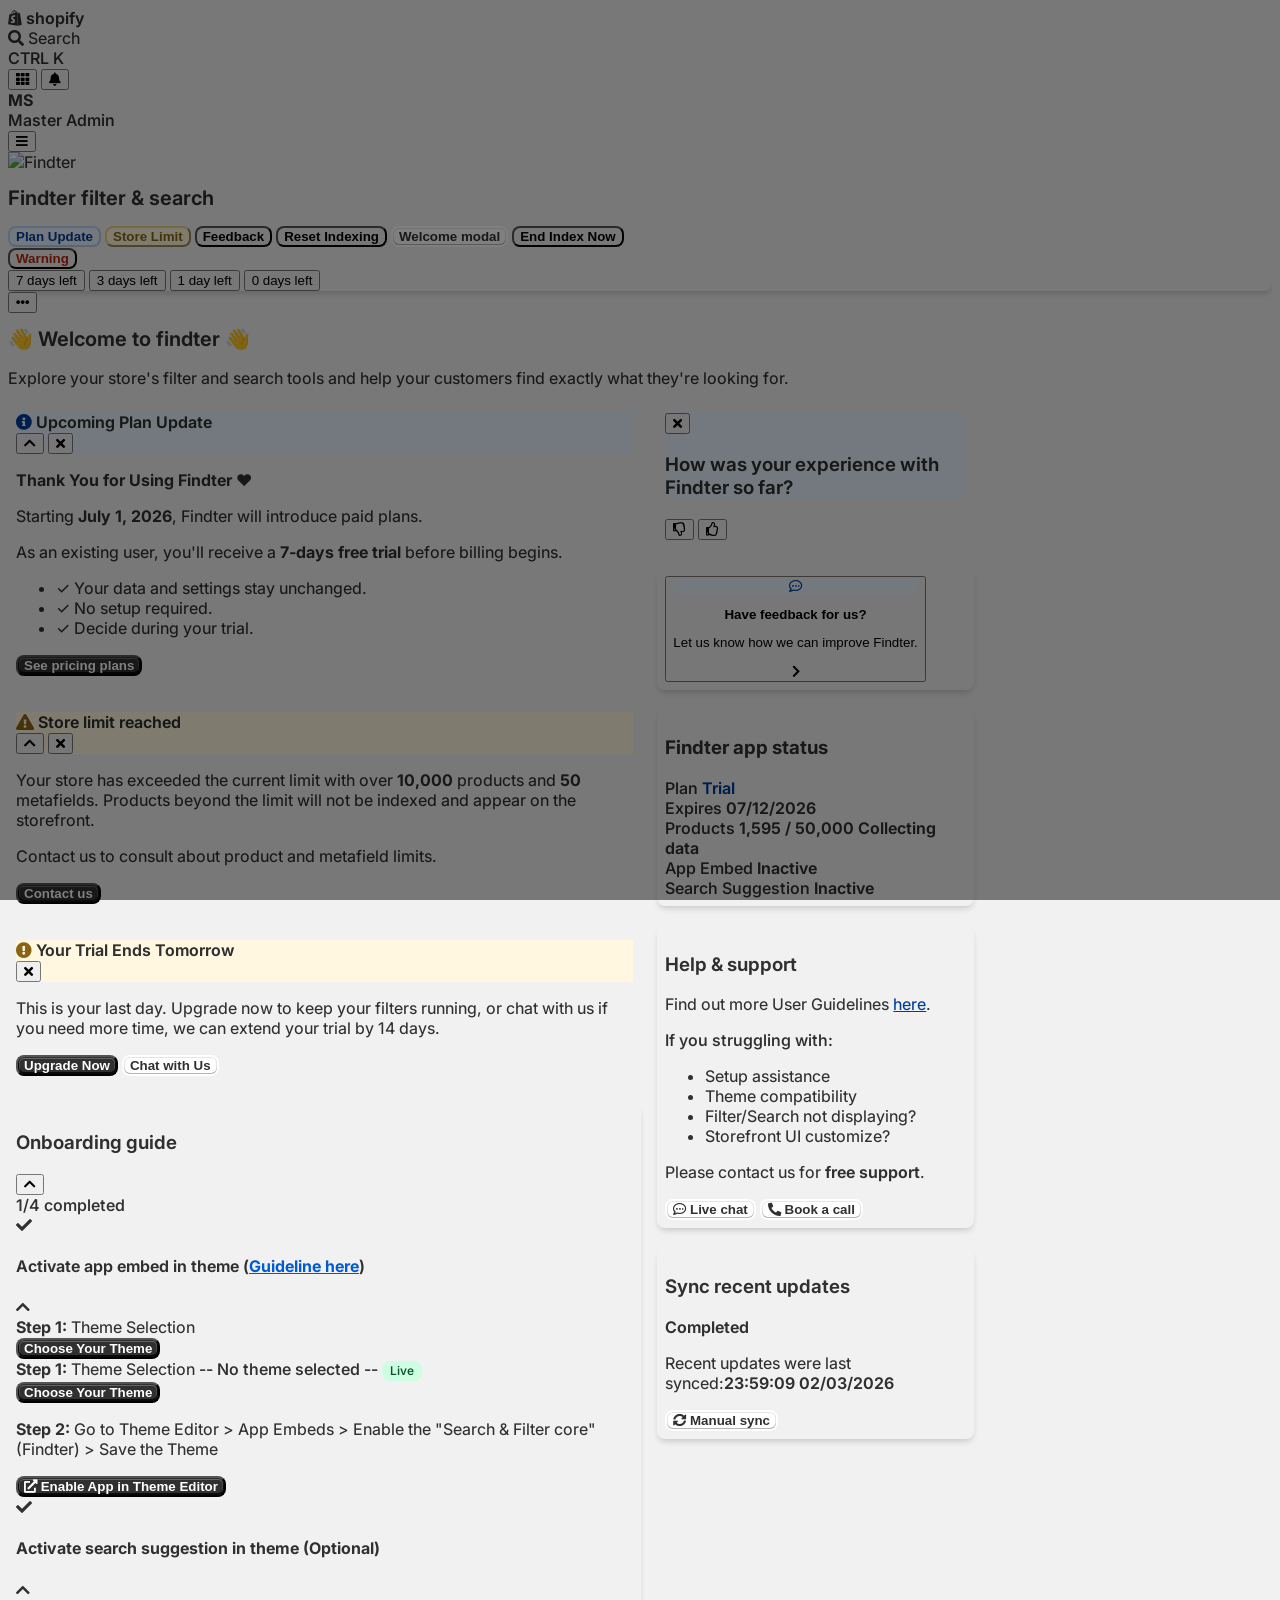
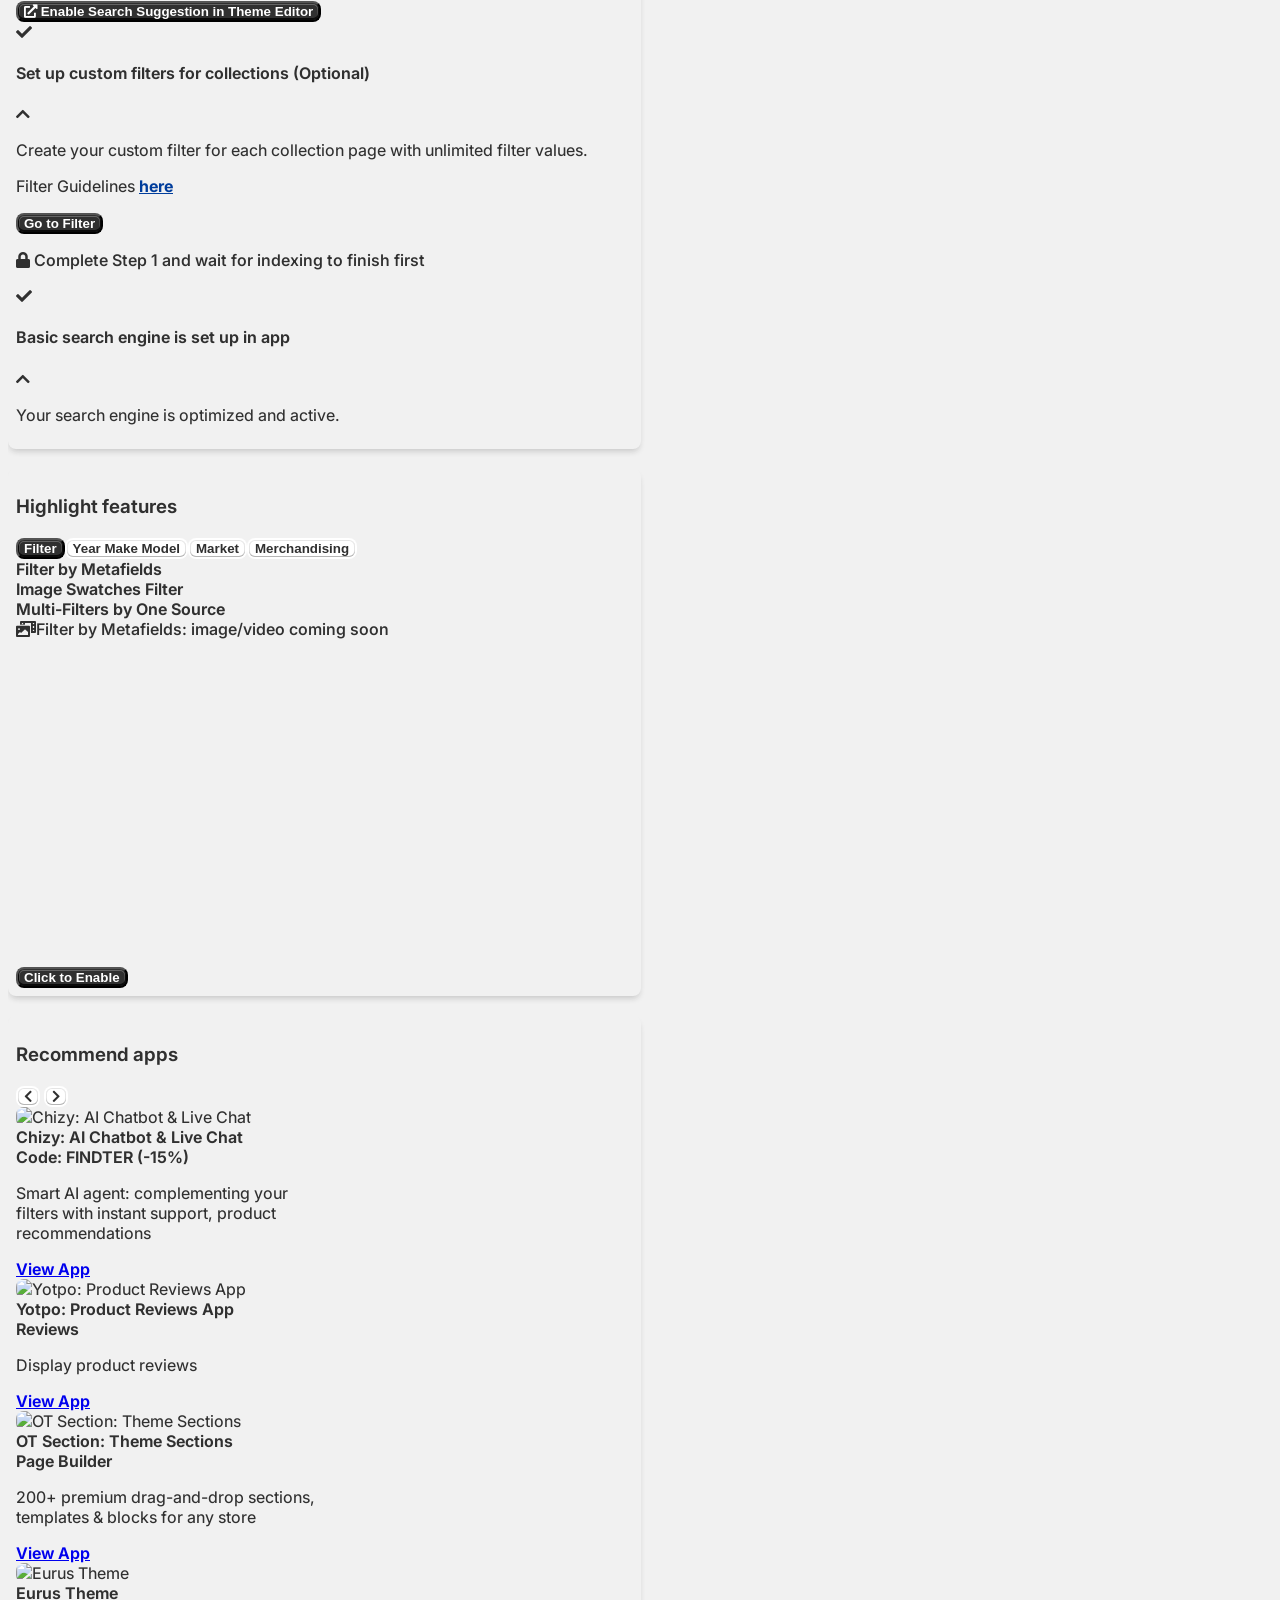
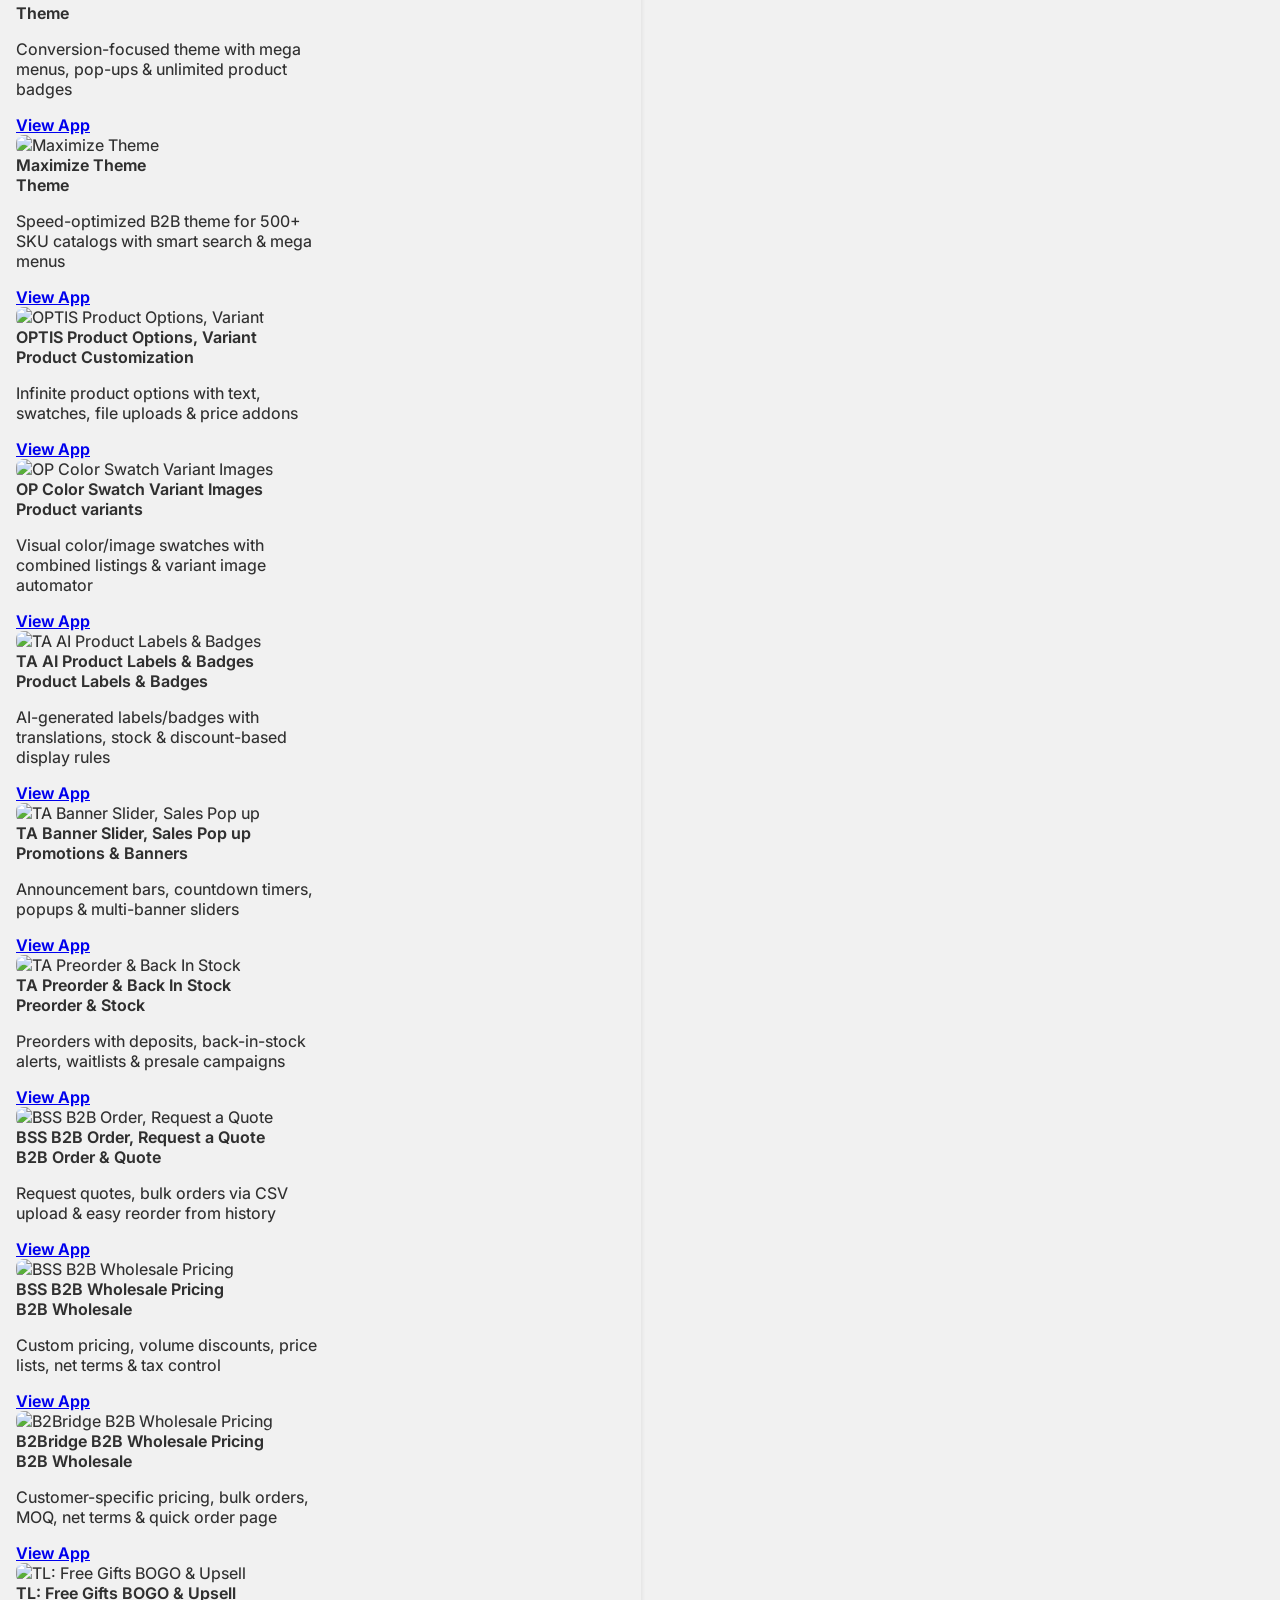
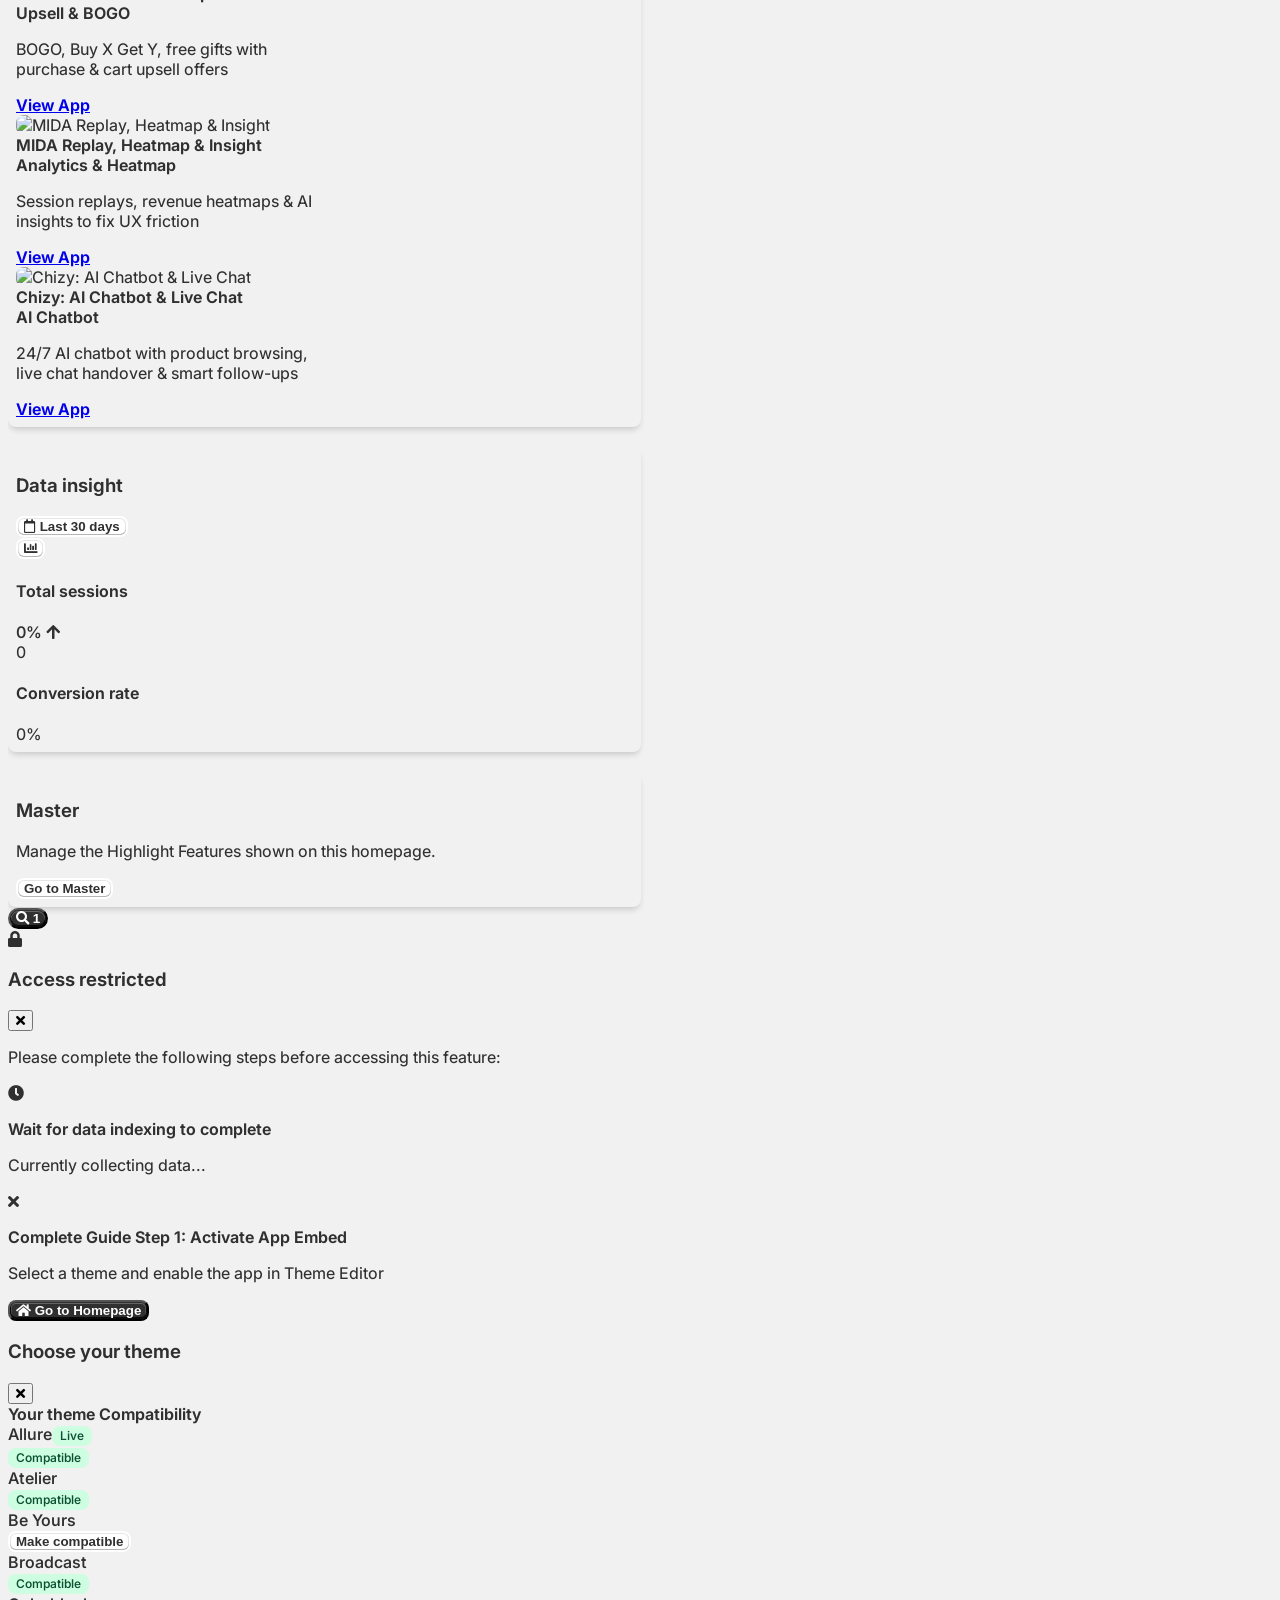
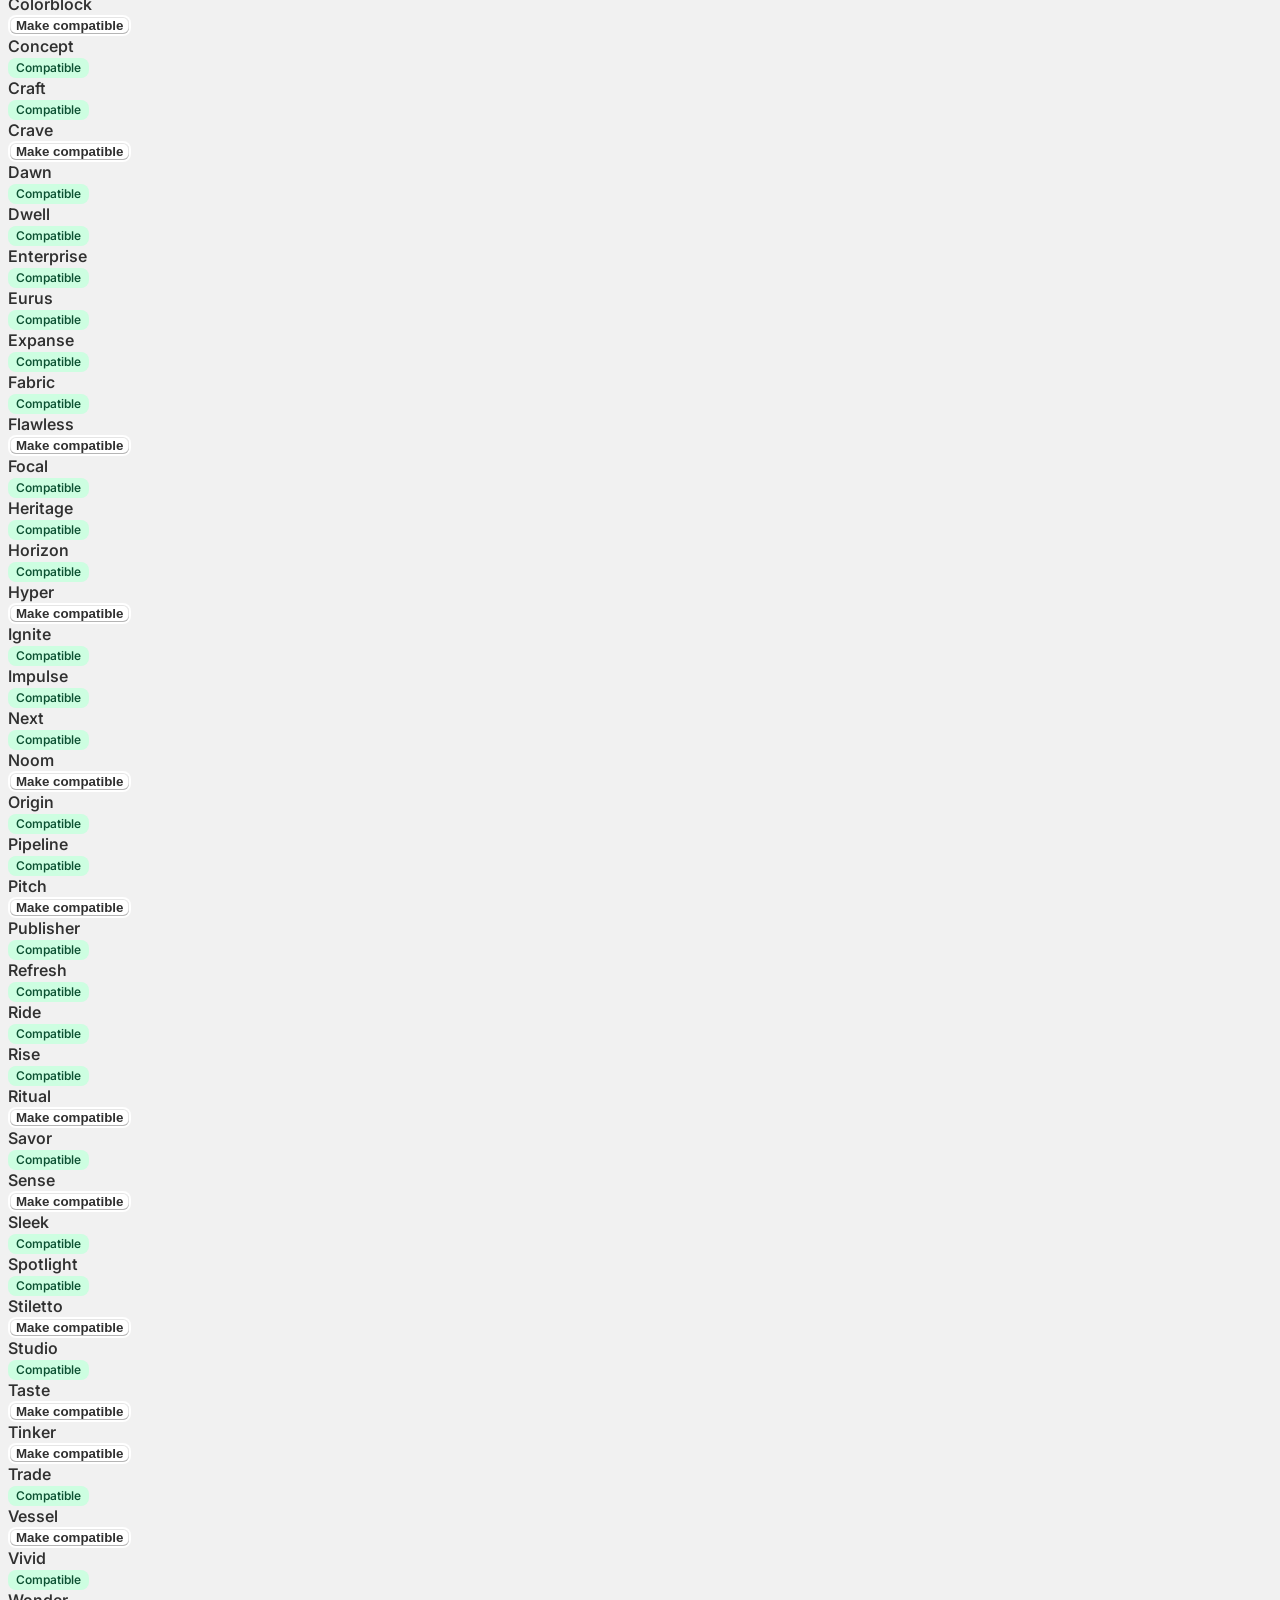
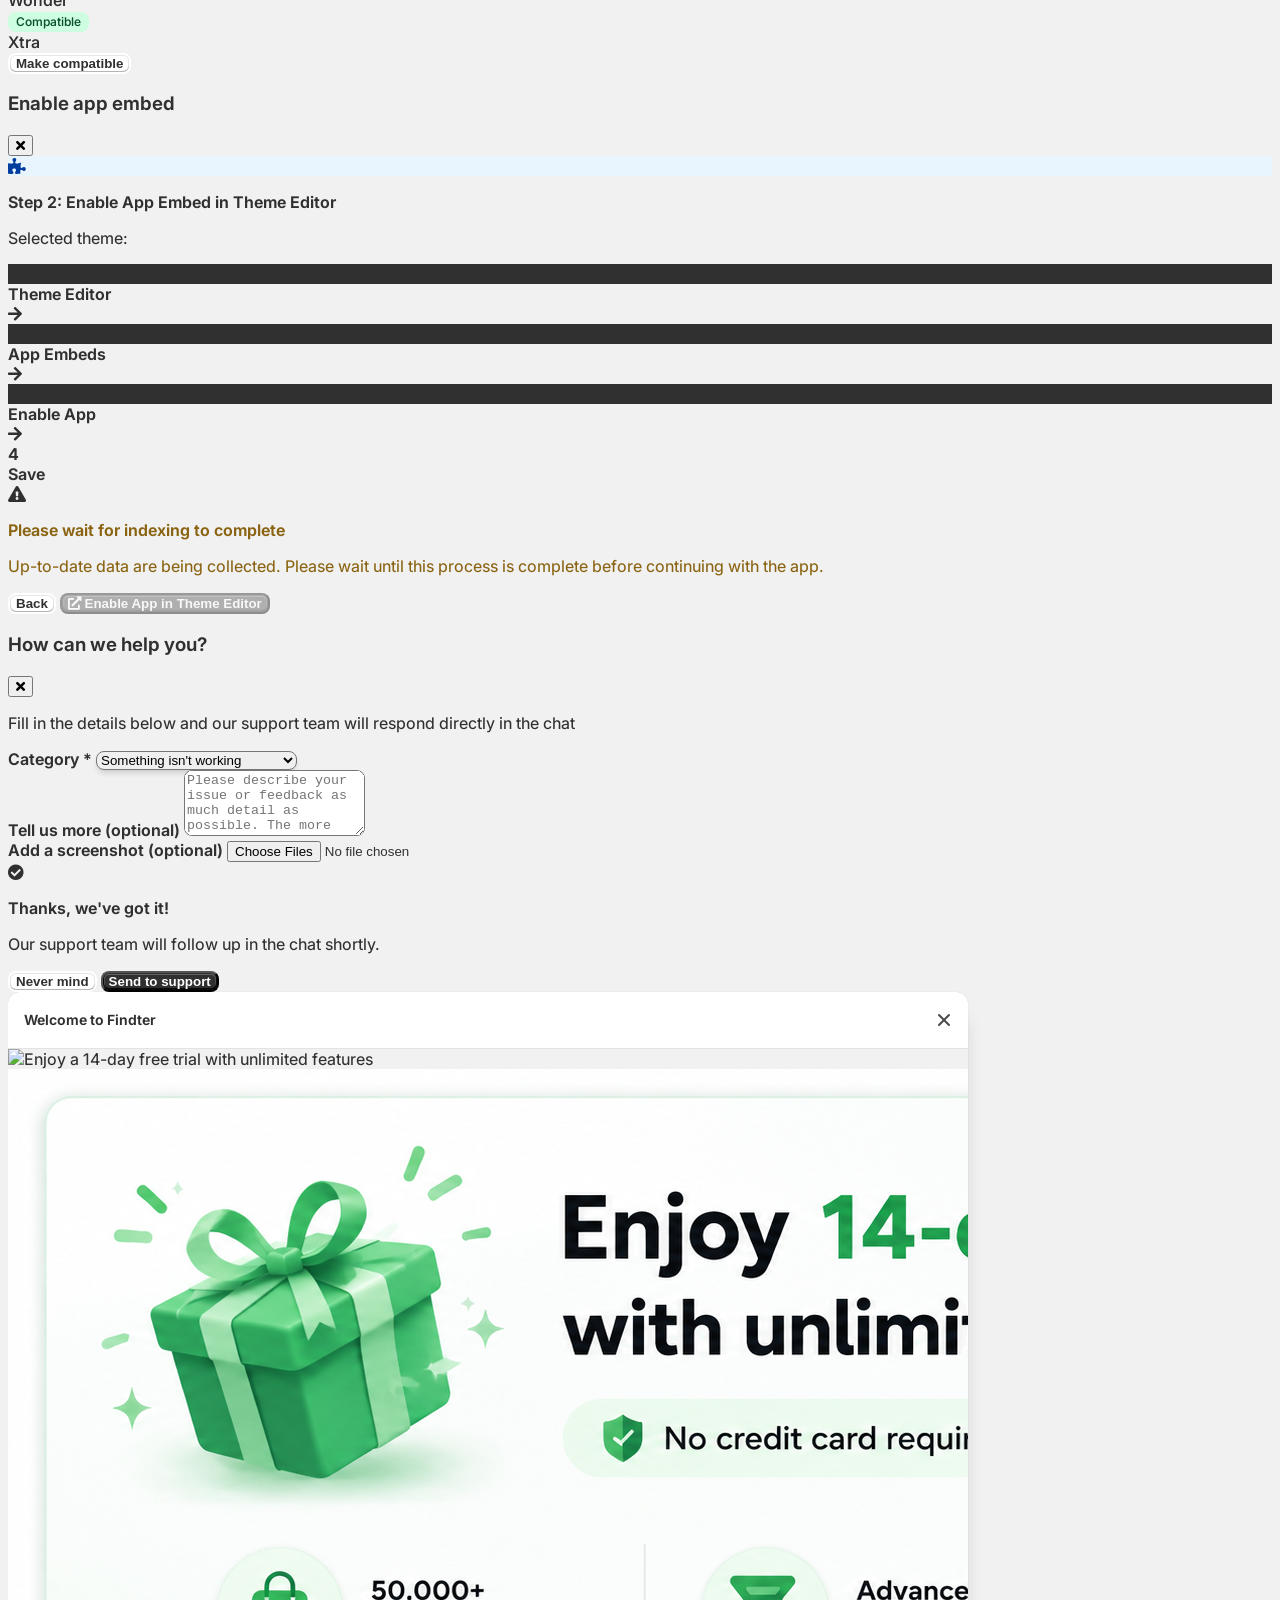
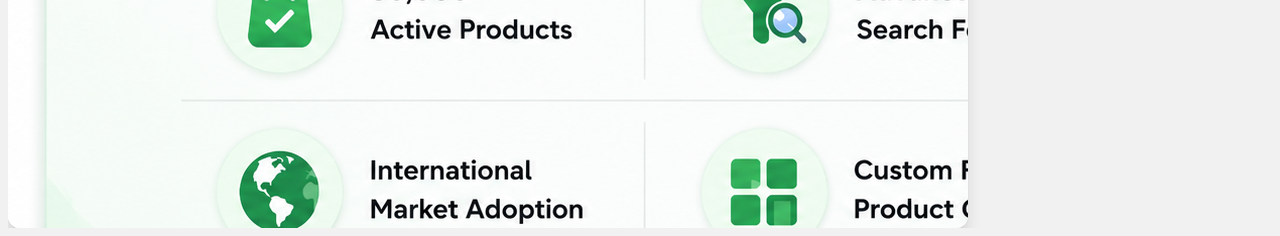
==== commit 3bf57a02: "Show theme status with Polaris badges, fix the support chat window, and only accept a 4-digit collab" ====
--- a/index.html
+++ b/index.html
@@ -432,17 +432,24 @@
             background: linear-gradient(135deg, #fef2f2 0%, #fee2e2 100%);
             border-color: #fca5a5;
         }
-        .theme-live-badge {
+        .theme-live-badge,
+        .theme-status-badge {
             display: inline-flex;
             align-items: center;
-            gap: 4px;
-            background: #dcfce7;
-            color: #166534;
-            font-size: 11px;
-            font-weight: 600;
-            padding: 2px 8px;
-            border-radius: 9999px;
-            margin-left: 8px;
+            height: 20px;
+            padding: 0 8px;
+            border-radius: 8px;
+            font-size: 12px;
+            font-weight: 550;
+            line-height: 16px;
+            white-space: nowrap;
+            cursor: default;
+            pointer-events: none;
+        }
+        .theme-live-badge,
+        .theme-status-badge--success {
+            background: #cdfee1;
+            color: #0c5132;
         }
         .theme-live-dot {
             width: 6px;
@@ -708,7 +715,7 @@
                                                                 <span class="text-[13px] font-bold text-gray-800 whitespace-nowrap">Step 1:</span>
                                                                 <span class="text-[13px] text-gray-700">Theme Selection</span>
                                                                 <span id="guide-theme-dropdown-label" class="text-[13px] font-medium text-[#303030]">-- No theme selected --</span>
-                                                                <span id="guide-theme-live-pill" class="hidden px-2 py-0.5 rounded-full text-[10px] font-semibold bg-green-100 text-green-700">Live</span>
+                                                                <span id="guide-theme-live-pill" class="theme-live-badge hidden">Live</span>
                                                             </div>
                                                             <button type="button" id="guide-theme-dropdown-btn" class="mt-2 bg-[#303030] text-white rounded-[6px] px-3 py-1.5 text-[13px] font-medium hover:bg-[#4a4a4a] transition-colors">
                                                                 Choose Your Theme
@@ -1753,8 +1760,8 @@
             <div class="bg-white rounded-xl shadow-2xl w-full max-w-md pointer-events-auto max-h-[55vh] flex flex-col relative modal-content">
                 <div class="flex items-center justify-between px-6 py-4 border-b border-gray-200 shrink-0">
                     <h3 class="text-[16px] font-semibold text-[#303030]">Choose your theme</h3>
-                    <button type="button" id="close-theme-picker-modal-btn" class="text-gray-400 hover:text-gray-600 transition-colors p-1 rounded-full hover:bg-gray-100">
-                        <i class="fas fa-times text-lg"></i>
+                    <button type="button" id="close-theme-picker-modal-btn" class="text-gray-400 hover:text-gray-600 transition-colors p-1 rounded-full hover:bg-gray-100" aria-label="Close">
+                        <i class="fas fa-times text-lg" aria-hidden="true"></i>
                     </button>
                 </div>
                 <div class="grid grid-cols-[1fr_170px] gap-3 px-6 py-2.5 border-b border-gray-200 bg-gray-50 shrink-0">
@@ -3605,6 +3612,14 @@
             addMessageToChat(msg, true);
             chatInput.value = '';
             if (awaitingCollabCode) {
+                var digitGroups = msg.match(/\d+/g) || [];
+                var validCollabCode = digitGroups.length === 1 && digitGroups[0].length === 4;
+                if (!validCollabCode) {
+                    setTimeout(function() {
+                        addMessageToChat("Please check your code again. It needs to be 4 digits.", false);
+                    }, 700);
+                    return;
+                }
                 awaitingCollabCode = false;
                 setTimeout(function() {
                     addMessageToChat("Thanks for providing the information. Our team has received your request and will get back to you as soon as possible.", false);
@@ -3676,13 +3691,14 @@
             if (guideThemeDropdownLabel) guideThemeDropdownLabel.textContent = label;
 
             var html = '';
-            THEMES.forEach(function(theme) {
+            THEMES.forEach(function(theme, index) {
                 var selected = AppState.selectedTheme === theme;
                 var state = getThemeCompatState(theme);
                 var compatible = state === 'compatible';
                 var statusHtml;
+                var liveHtml = index === 0 ? '<span class="theme-live-badge">Live</span>' : '';
                 if (state === 'compatible') {
-                    statusHtml = '<span class="w-fit px-2 py-0.5 rounded-full text-[10px] font-semibold bg-green-100 text-green-700">Compatible</span>';
+                    statusHtml = '<span class="theme-status-badge theme-status-badge--success">Compatible</span>';
                 } else if (state === 'pending') {
                     statusHtml = '<span class="w-fit whitespace-nowrap border border-amber-200 bg-amber-50 text-amber-700 text-[11px] font-medium px-2 py-1 rounded-md inline-flex items-center gap-1.5"><i class="fas fa-circle-notch fa-spin text-[9px]"></i>Working on it</span>';
                 } else {
@@ -3690,9 +3706,10 @@
                 }
                 html +=
                     '<div class="grid grid-cols-[1fr_170px] items-center py-2.5 border-b border-gray-50 ' +
-                        (selected ? 'bg-blue-50' : '') +
+                        (selected ? 'bg-blue-50 ' : '') +
+                        (compatible ? 'cursor-pointer hover:bg-[#f7f7f7] ' : '') +
                     '" ' + (compatible ? 'data-theme="' + theme + '"' : '') + '>' +
-                        '<div class="pl-6 pr-3 text-[14px] font-medium text-[#303030] ' + (compatible ? 'hover:text-black cursor-pointer' : '') + '">' + theme + '</div>' +
+                        '<div class="pl-6 pr-3 flex items-center gap-2 text-[14px] font-medium text-[#303030]">' + theme + liveHtml + '</div>' +
                         '<div class="pl-3 pr-6 flex justify-center">' + statusHtml + '</div>' +
                     '</div>';
             });
--- a/polaris.css
+++ b/polaris.css
@@ -137,8 +137,14 @@
 }
 
 #floating-chat-btn,
-#chat-bubble {
+#chat-widget #chat-bubble {
   border-radius: 999px !important;
+}
+
+/* Support window. #chat-bubble is the panel on the homepage, not the launcher. */
+#chat-bubble.chat-bubble,
+#chat-window {
+  border-radius: 16px !important;
 }
 
 .text-\[\#008060\],
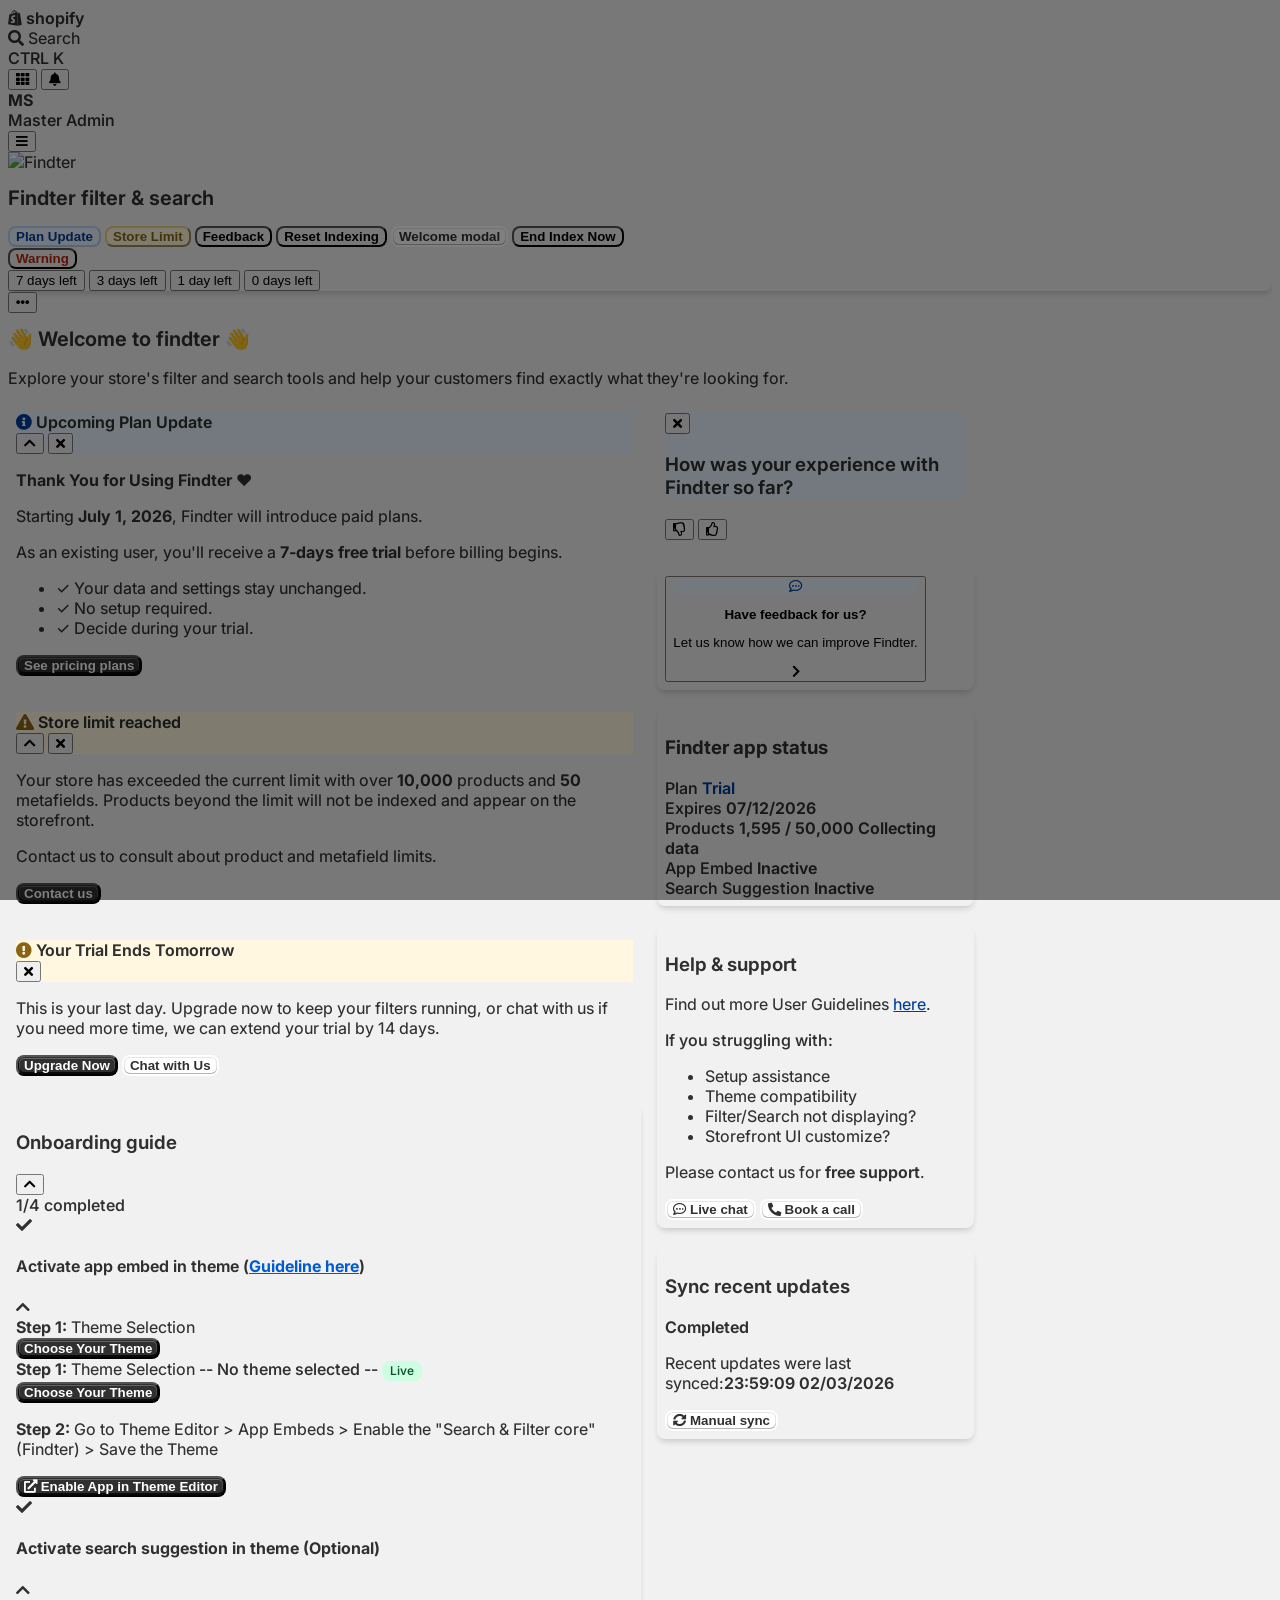
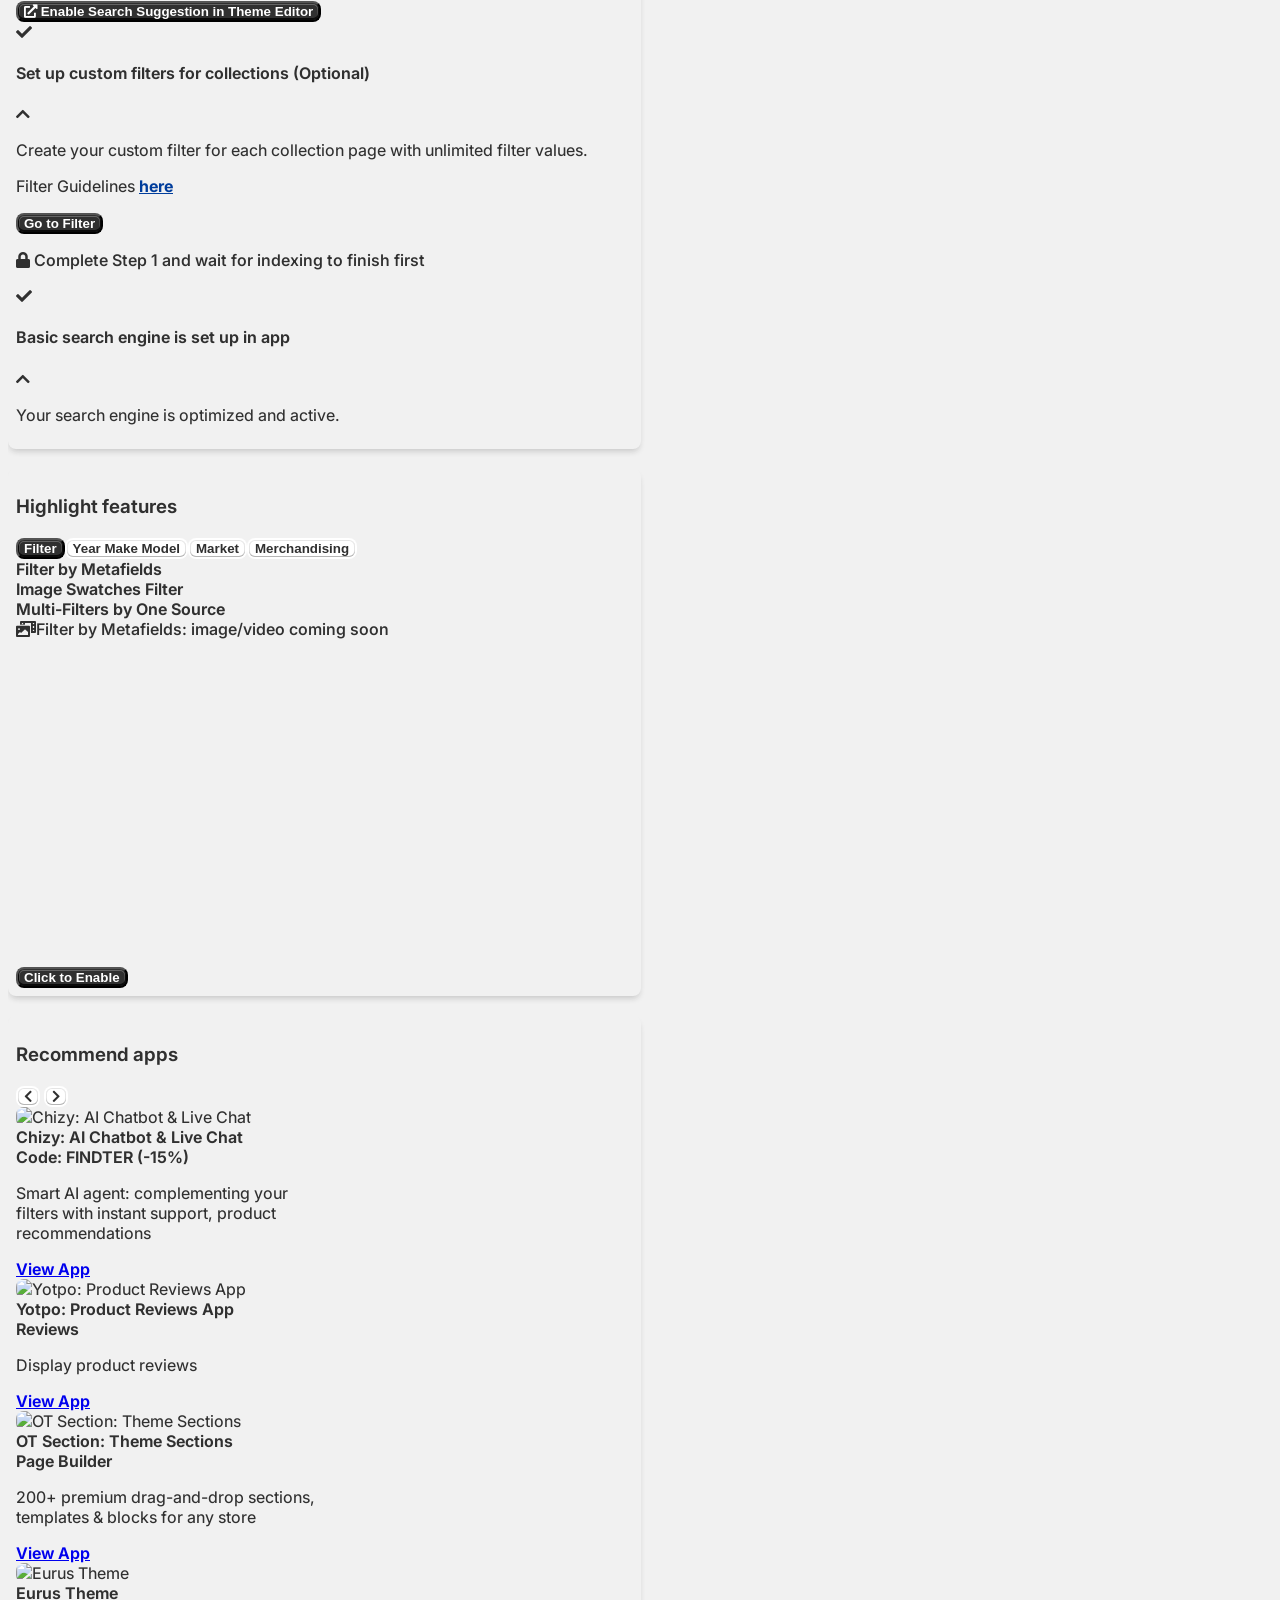
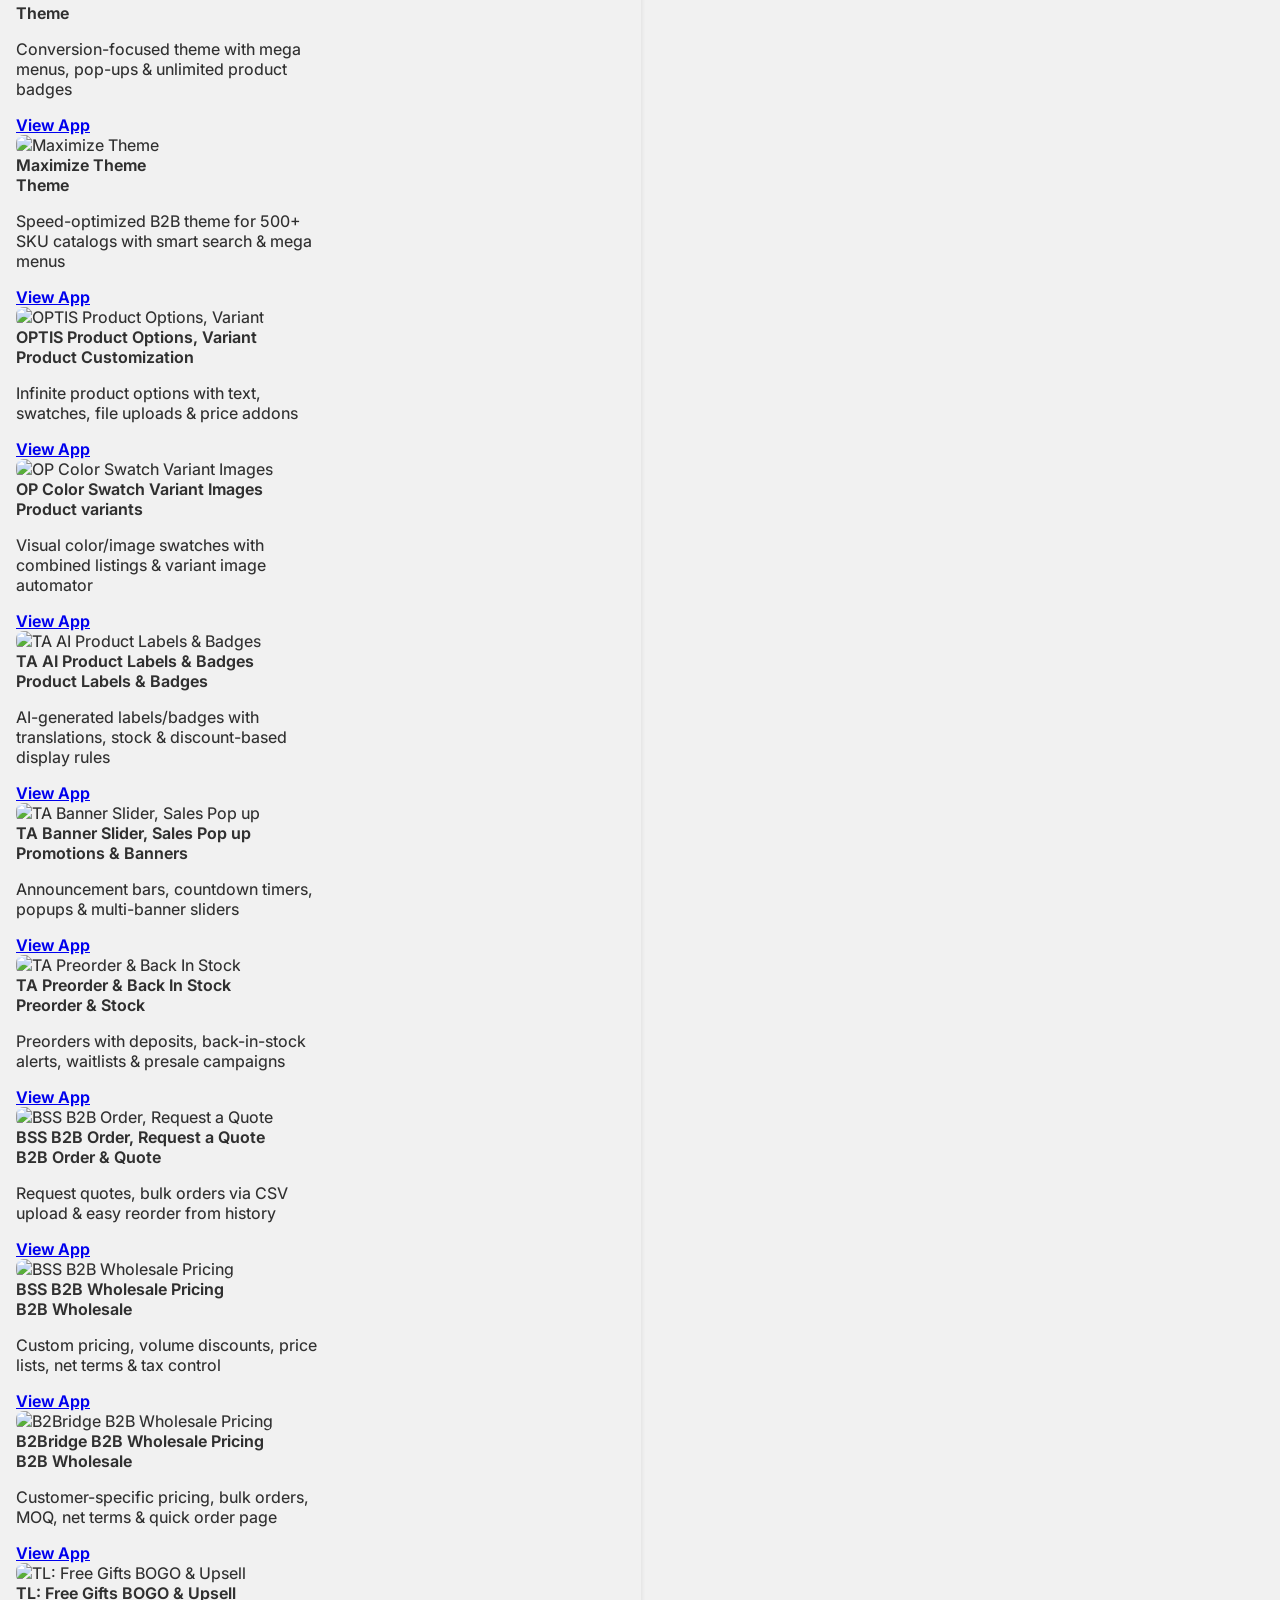
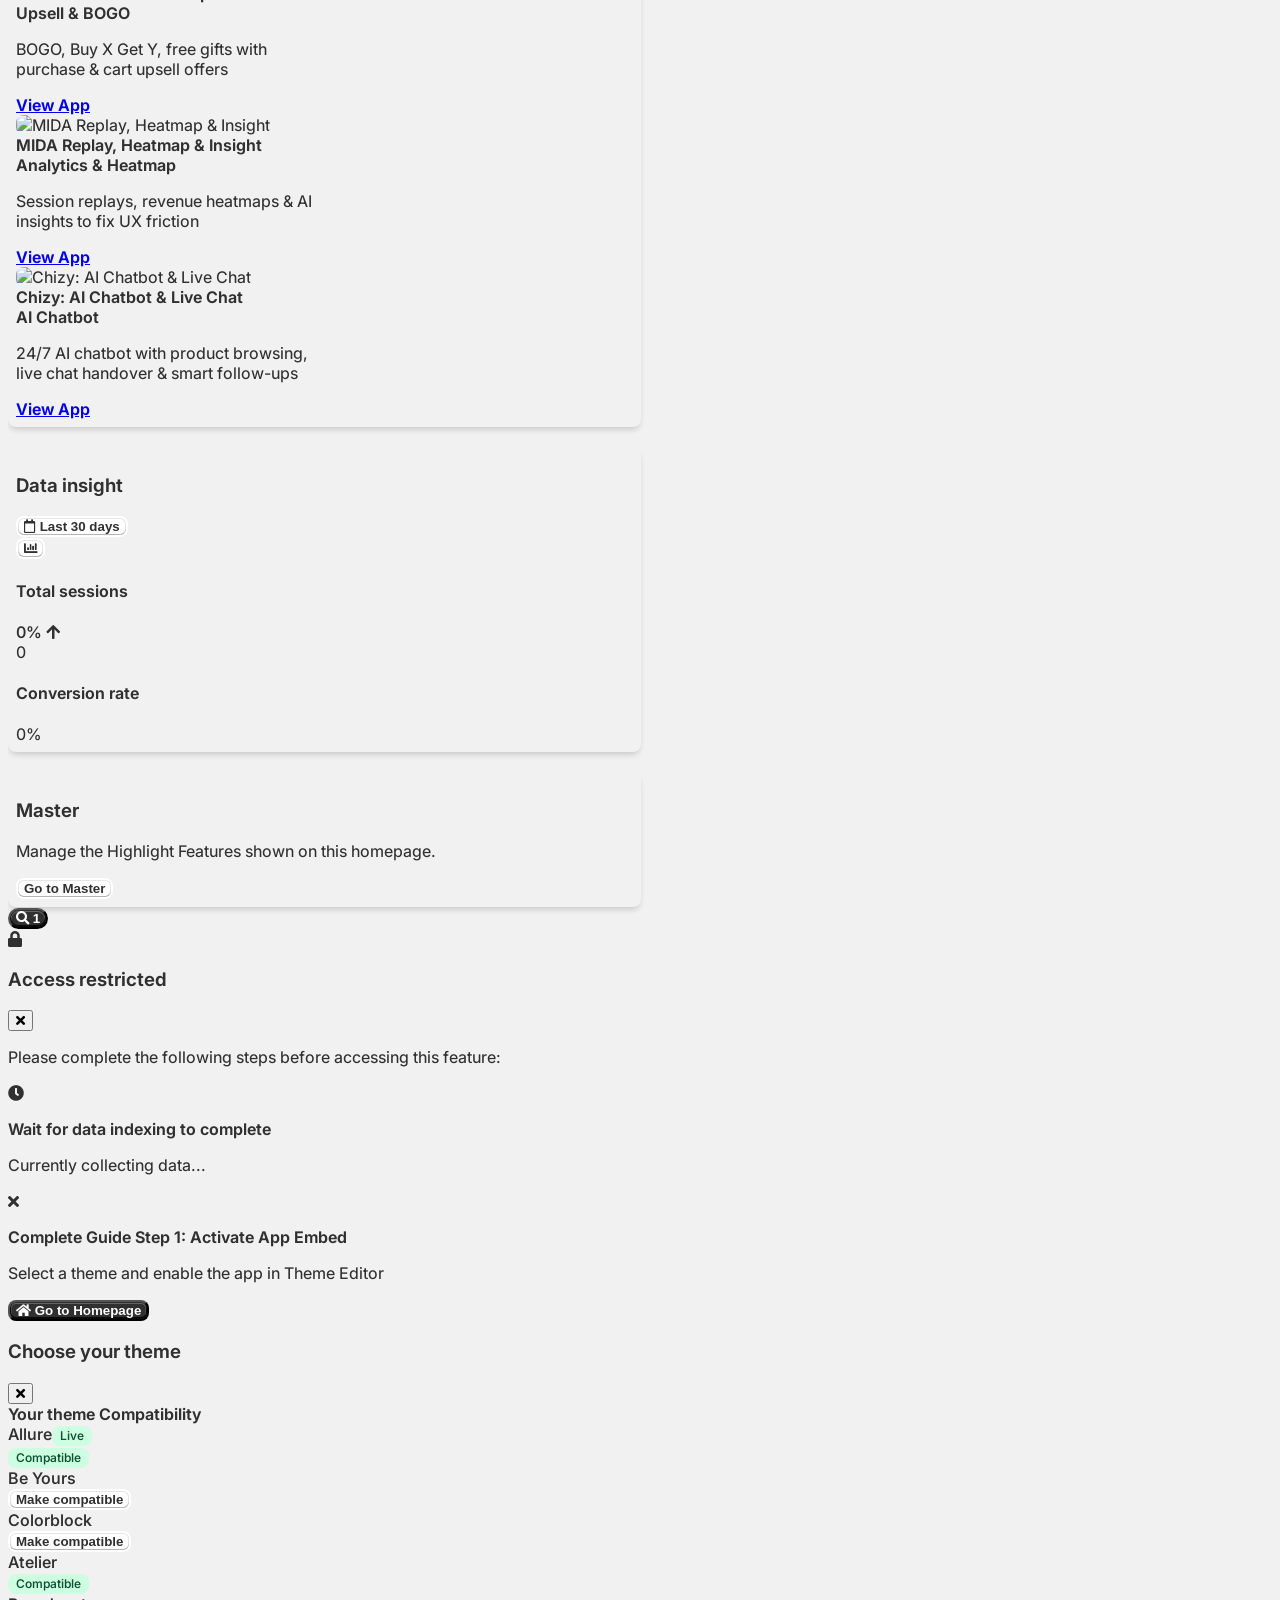
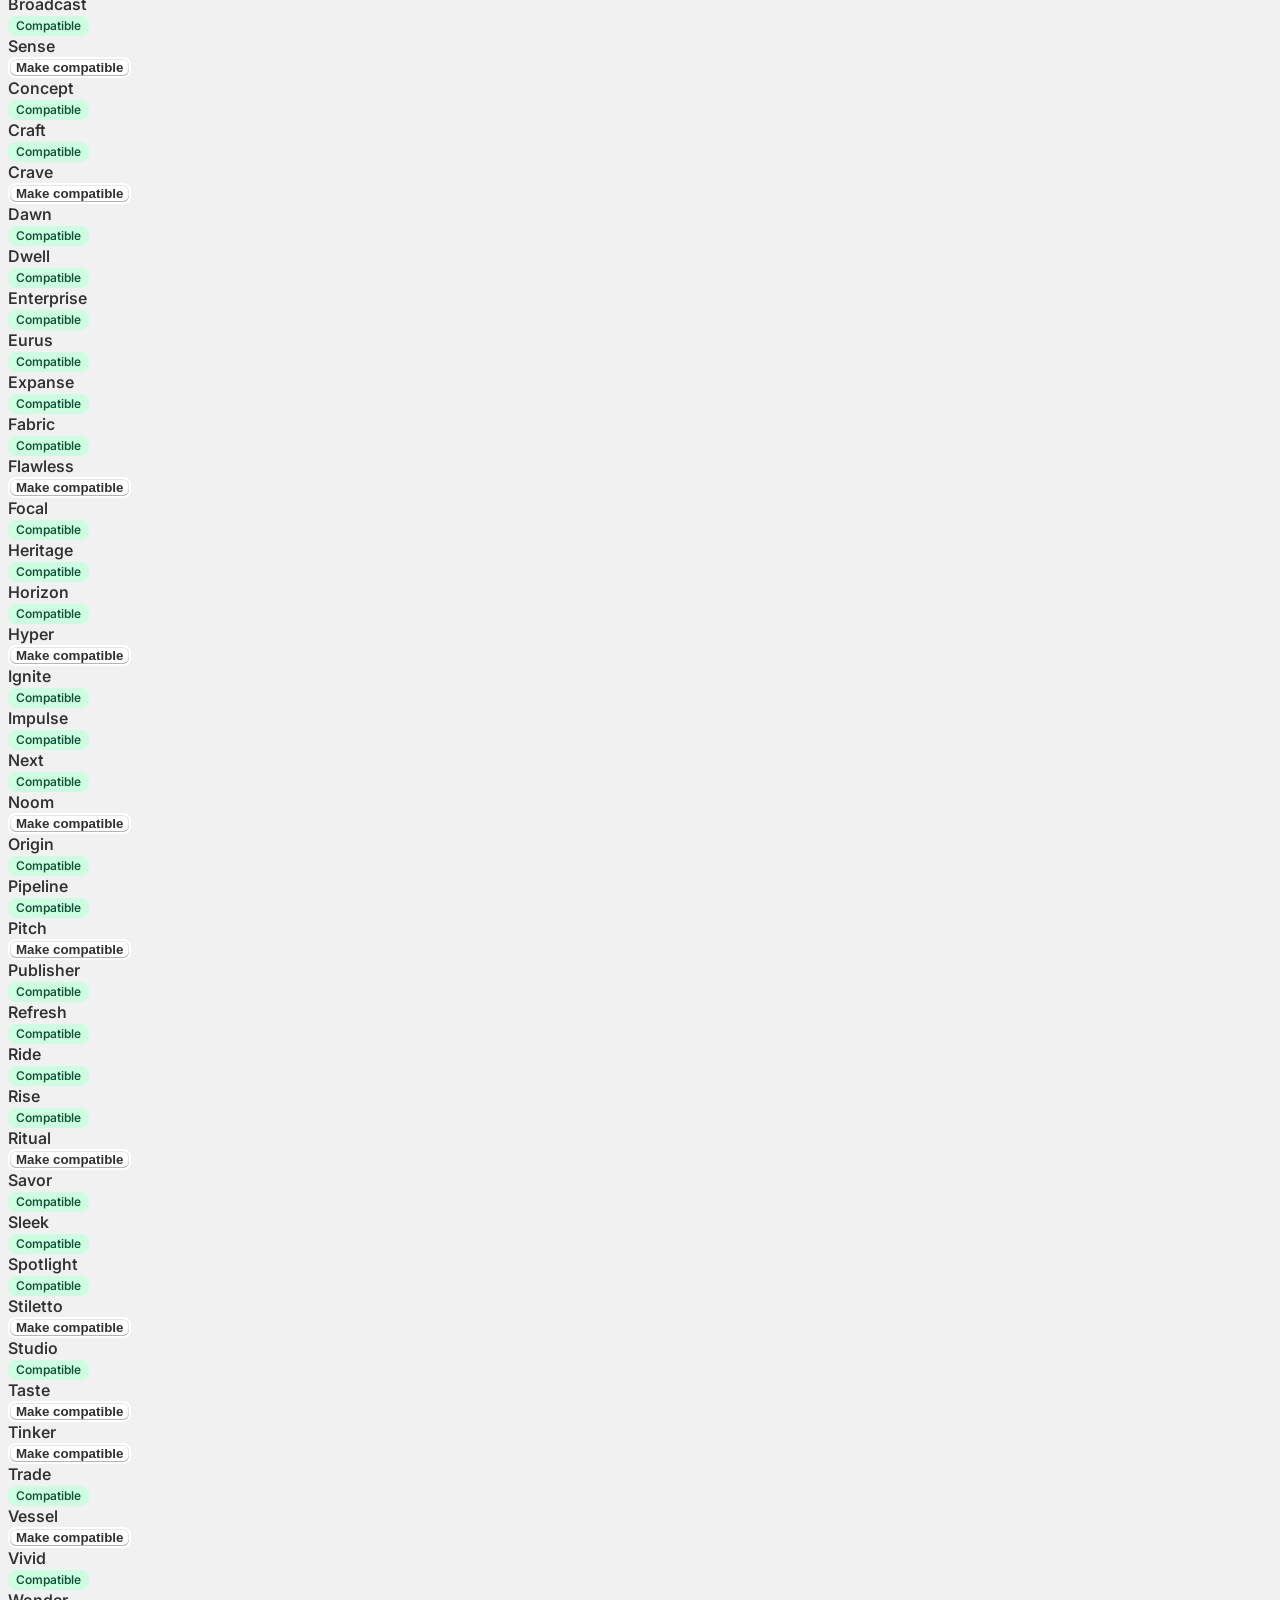
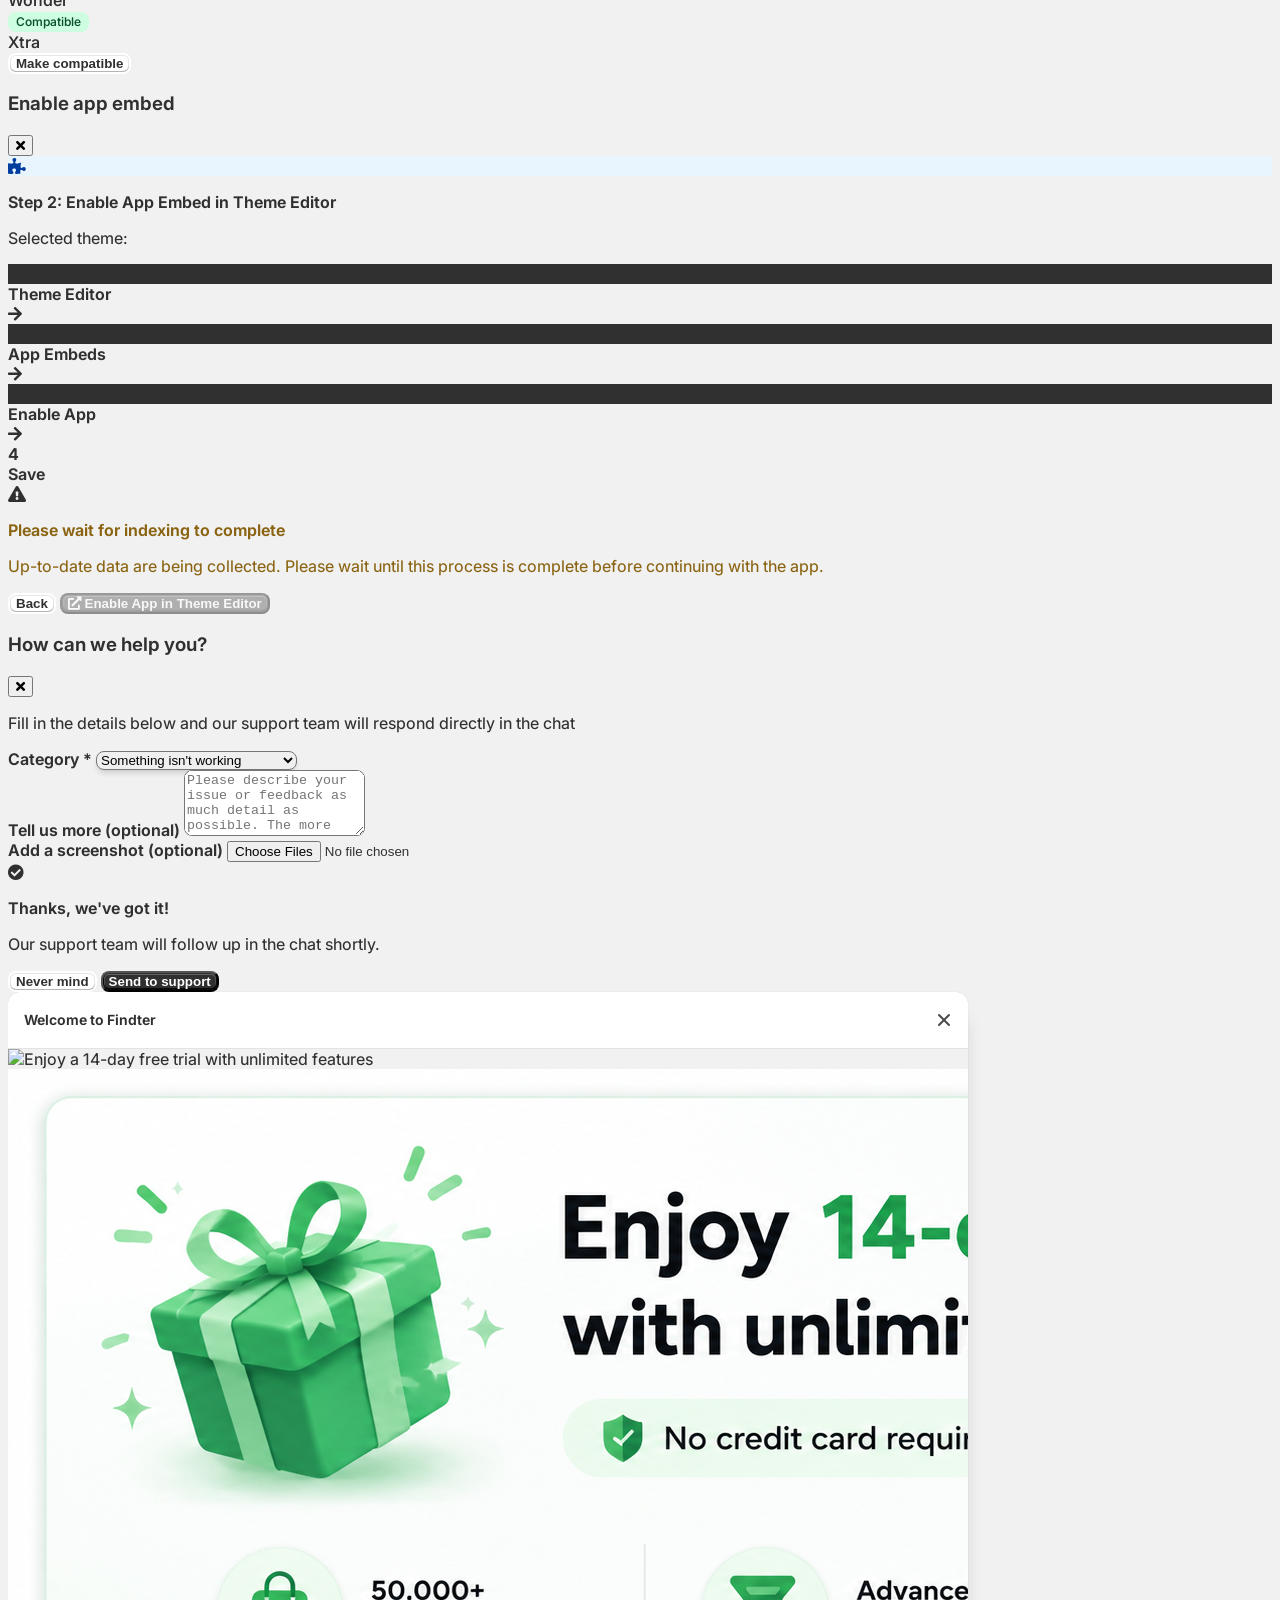
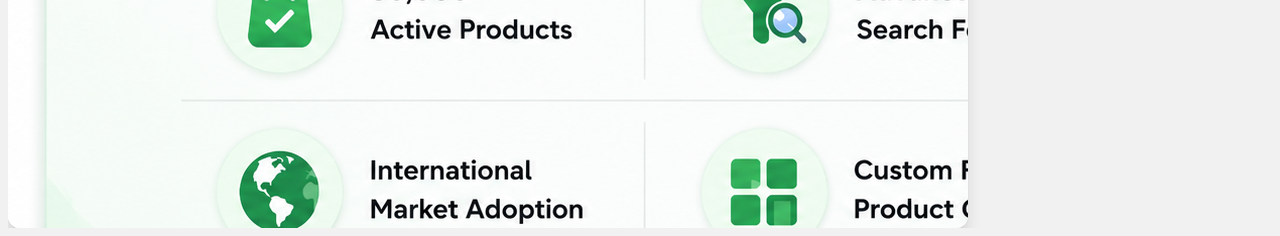
==== commit 5a3ea497: "Keep incompatible themes at the top of the picker so Make compatible can be tested on each reload. C" ====
--- a/index.html
+++ b/index.html
@@ -2256,6 +2256,10 @@
                 AppState.firstEnableDone = true;
             }
 
+            // Saved requests would turn the test themes Compatible and hide the Make compatible cases.
+            localStorage.removeItem(STORAGE_KEYS.THEME_COMPAT_PENDING);
+            localStorage.removeItem(STORAGE_KEYS.THEME_COMPAT_RESOLVED);
+
             if (localStorage.getItem(STORAGE_KEYS.HAS_ONBOARDED) === 'true') {
                 AppState.hasOnboarded = true;
             }
@@ -3641,8 +3645,12 @@
         });
 
         // ========== THEME PICKER MODAL ==========
-        var THEMES = ['Allure', 'Atelier', 'Be Yours', 'Broadcast', 'Colorblock', 'Concept', 'Craft', 'Crave', 'Dawn', 'Dwell', 'Enterprise', 'Eurus', 'Expanse', 'Fabric', 'Flawless', 'Focal', 'Heritage', 'Horizon', 'Hyper', 'Ignite', 'Impulse', 'Next', 'Noom', 'Origin', 'Pipeline', 'Pitch', 'Publisher', 'Refresh', 'Ride', 'Rise', 'Ritual', 'Savor', 'Sense', 'Sleek', 'Spotlight', 'Stiletto', 'Studio', 'Taste', 'Tinker', 'Trade', 'Vessel', 'Vivid', 'Wonder', 'Xtra'];
-        var NOT_COMPATIBLE_THEMES = ['Be Yours', 'Colorblock', 'Crave', 'Flawless', 'Hyper', 'Noom', 'Pitch', 'Ritual', 'Sense', 'Stiletto', 'Taste', 'Tinker', 'Vessel', 'Xtra'];
+        var THEME_CATALOG = ['Allure', 'Atelier', 'Be Yours', 'Broadcast', 'Colorblock', 'Concept', 'Craft', 'Crave', 'Dawn', 'Dwell', 'Enterprise', 'Eurus', 'Expanse', 'Fabric', 'Flawless', 'Focal', 'Heritage', 'Horizon', 'Hyper', 'Ignite', 'Impulse', 'Next', 'Noom', 'Origin', 'Pipeline', 'Pitch', 'Publisher', 'Refresh', 'Ride', 'Rise', 'Ritual', 'Savor', 'Sense', 'Sleek', 'Spotlight', 'Stiletto', 'Studio', 'Taste', 'Tinker', 'Trade', 'Vessel', 'Vivid', 'Wonder', 'Xtra'];
+        var NOT_COMPATIBLE_THEMES = ['Be Yours', 'Colorblock', 'Sense', 'Crave', 'Flawless', 'Hyper', 'Noom', 'Pitch', 'Ritual', 'Stiletto', 'Taste', 'Tinker', 'Vessel', 'Xtra'];
+        var THEME_TEST_ORDER = ['Allure', 'Be Yours', 'Colorblock', 'Atelier', 'Broadcast', 'Sense'];
+        var THEMES = THEME_TEST_ORDER.concat(THEME_CATALOG.filter(function(theme) {
+            return THEME_TEST_ORDER.indexOf(theme) === -1;
+        }));
 
         function isThemeCompatible(theme) {
             return NOT_COMPATIBLE_THEMES.indexOf(theme) === -1;
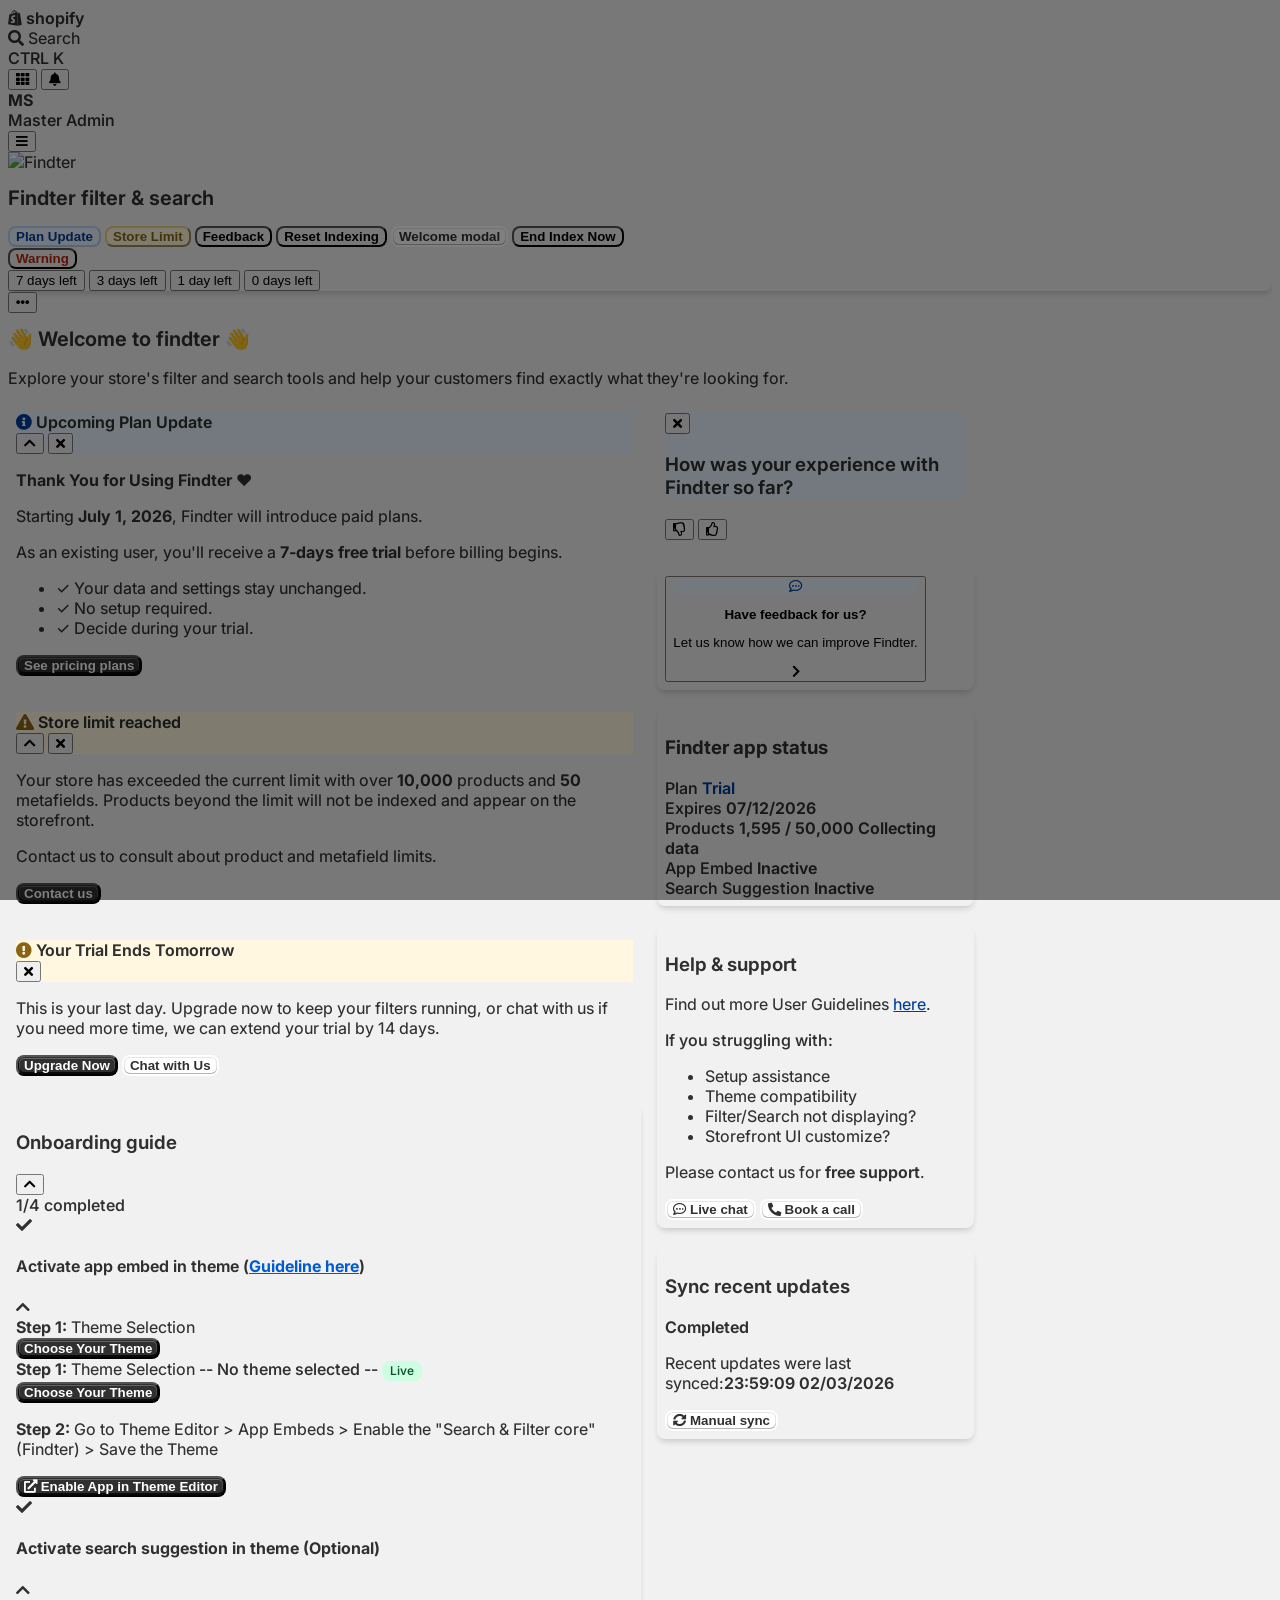
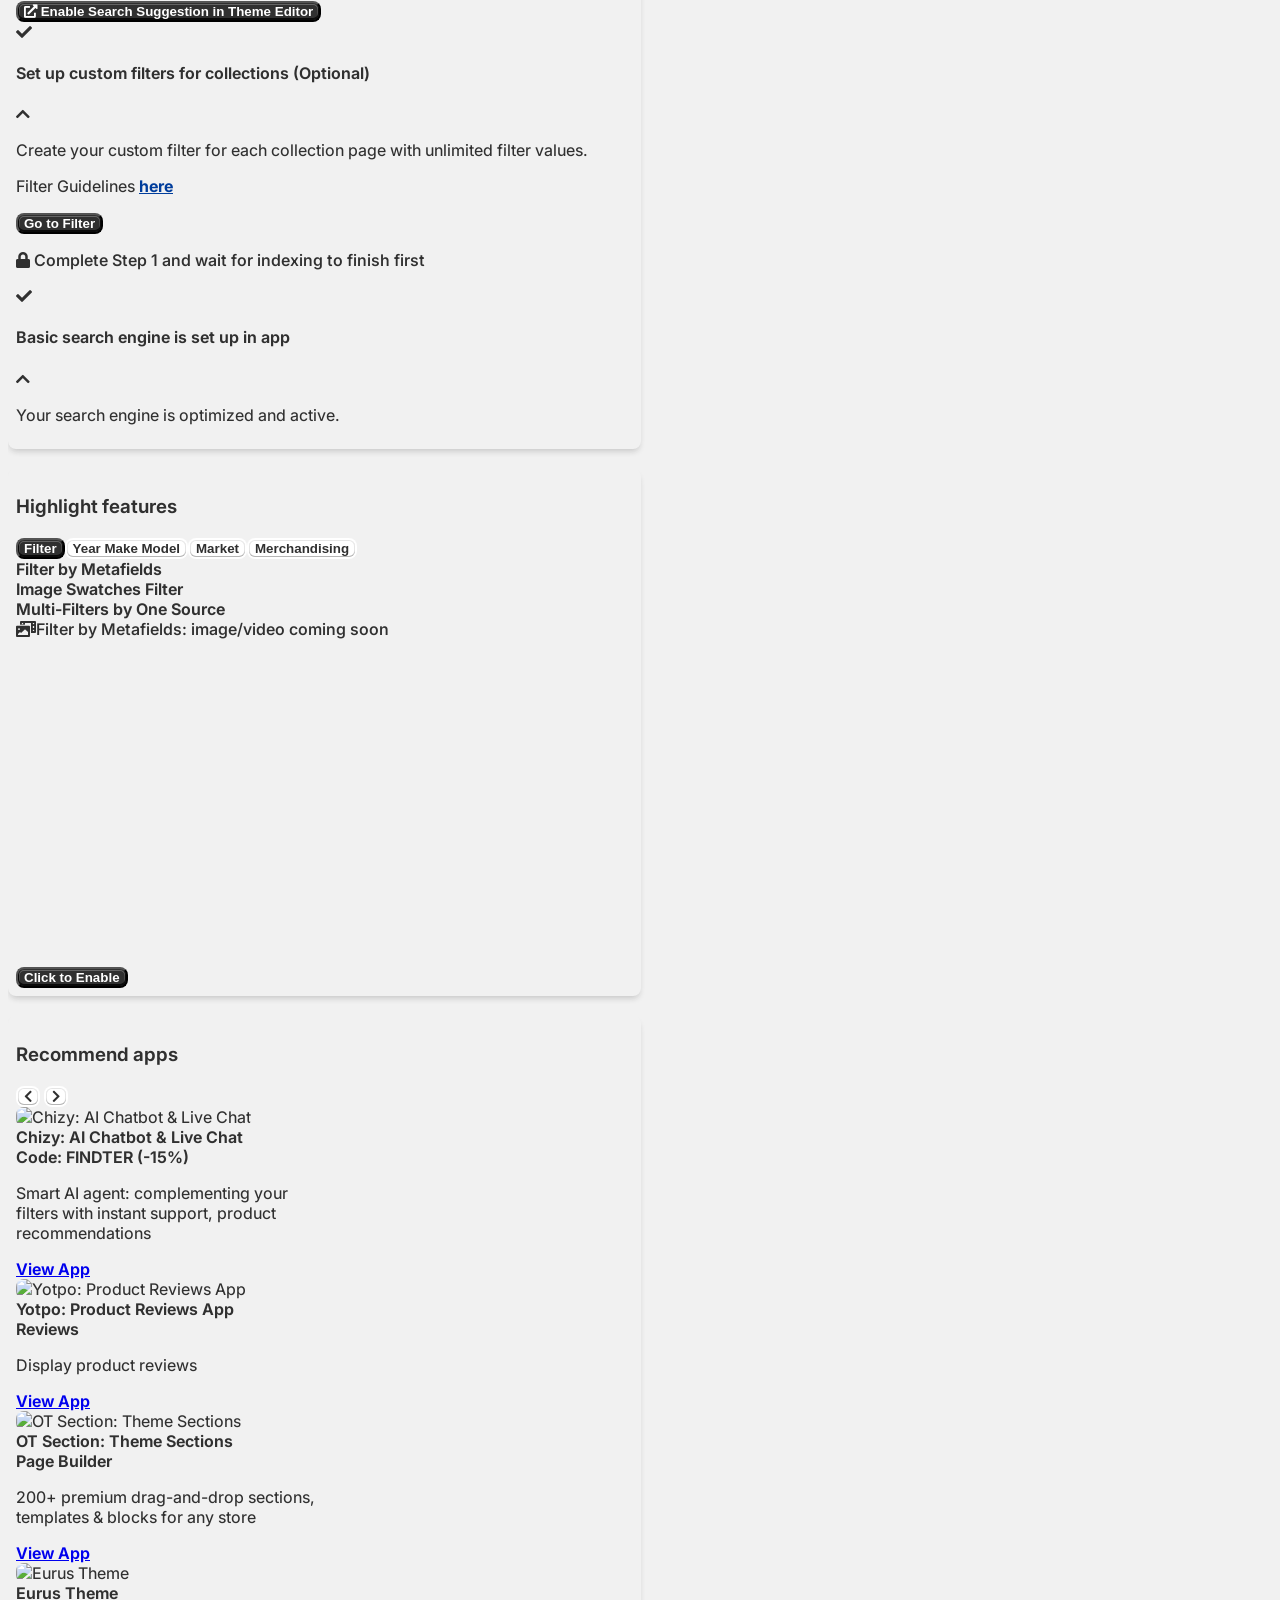
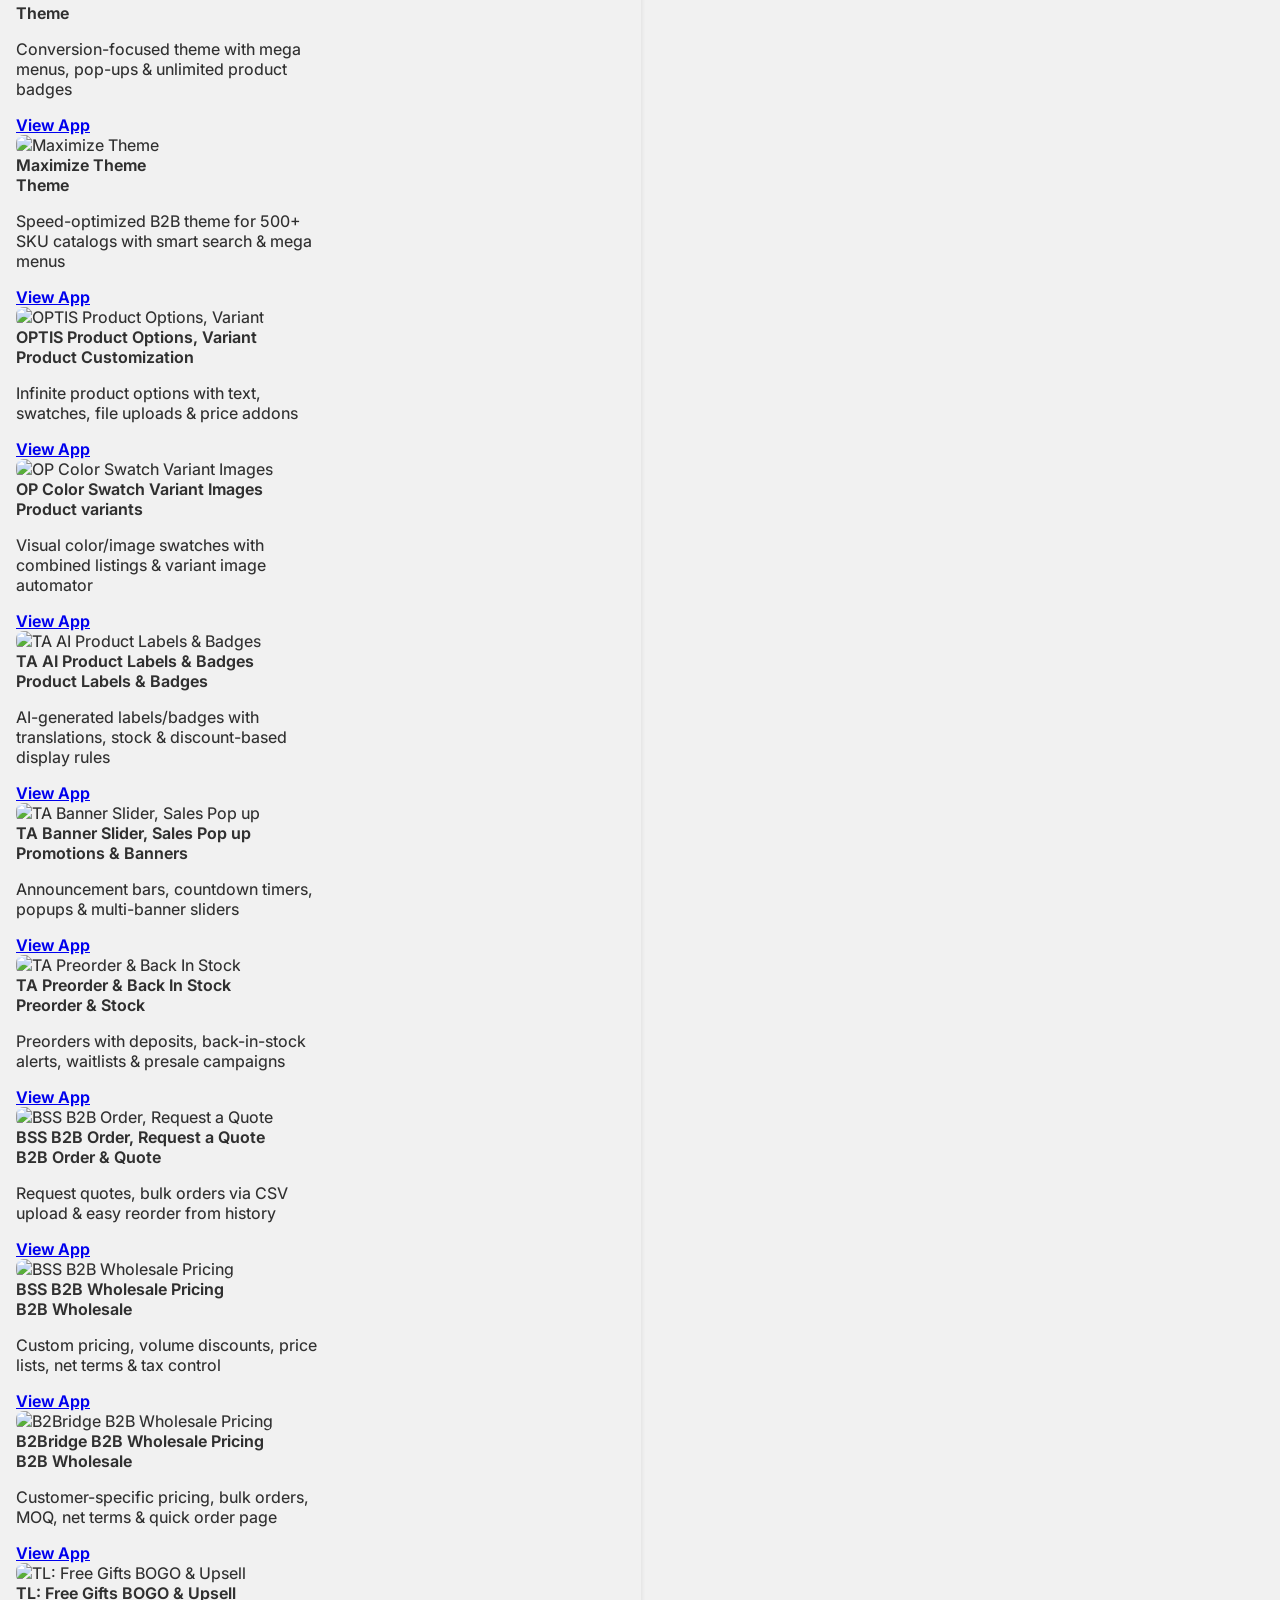
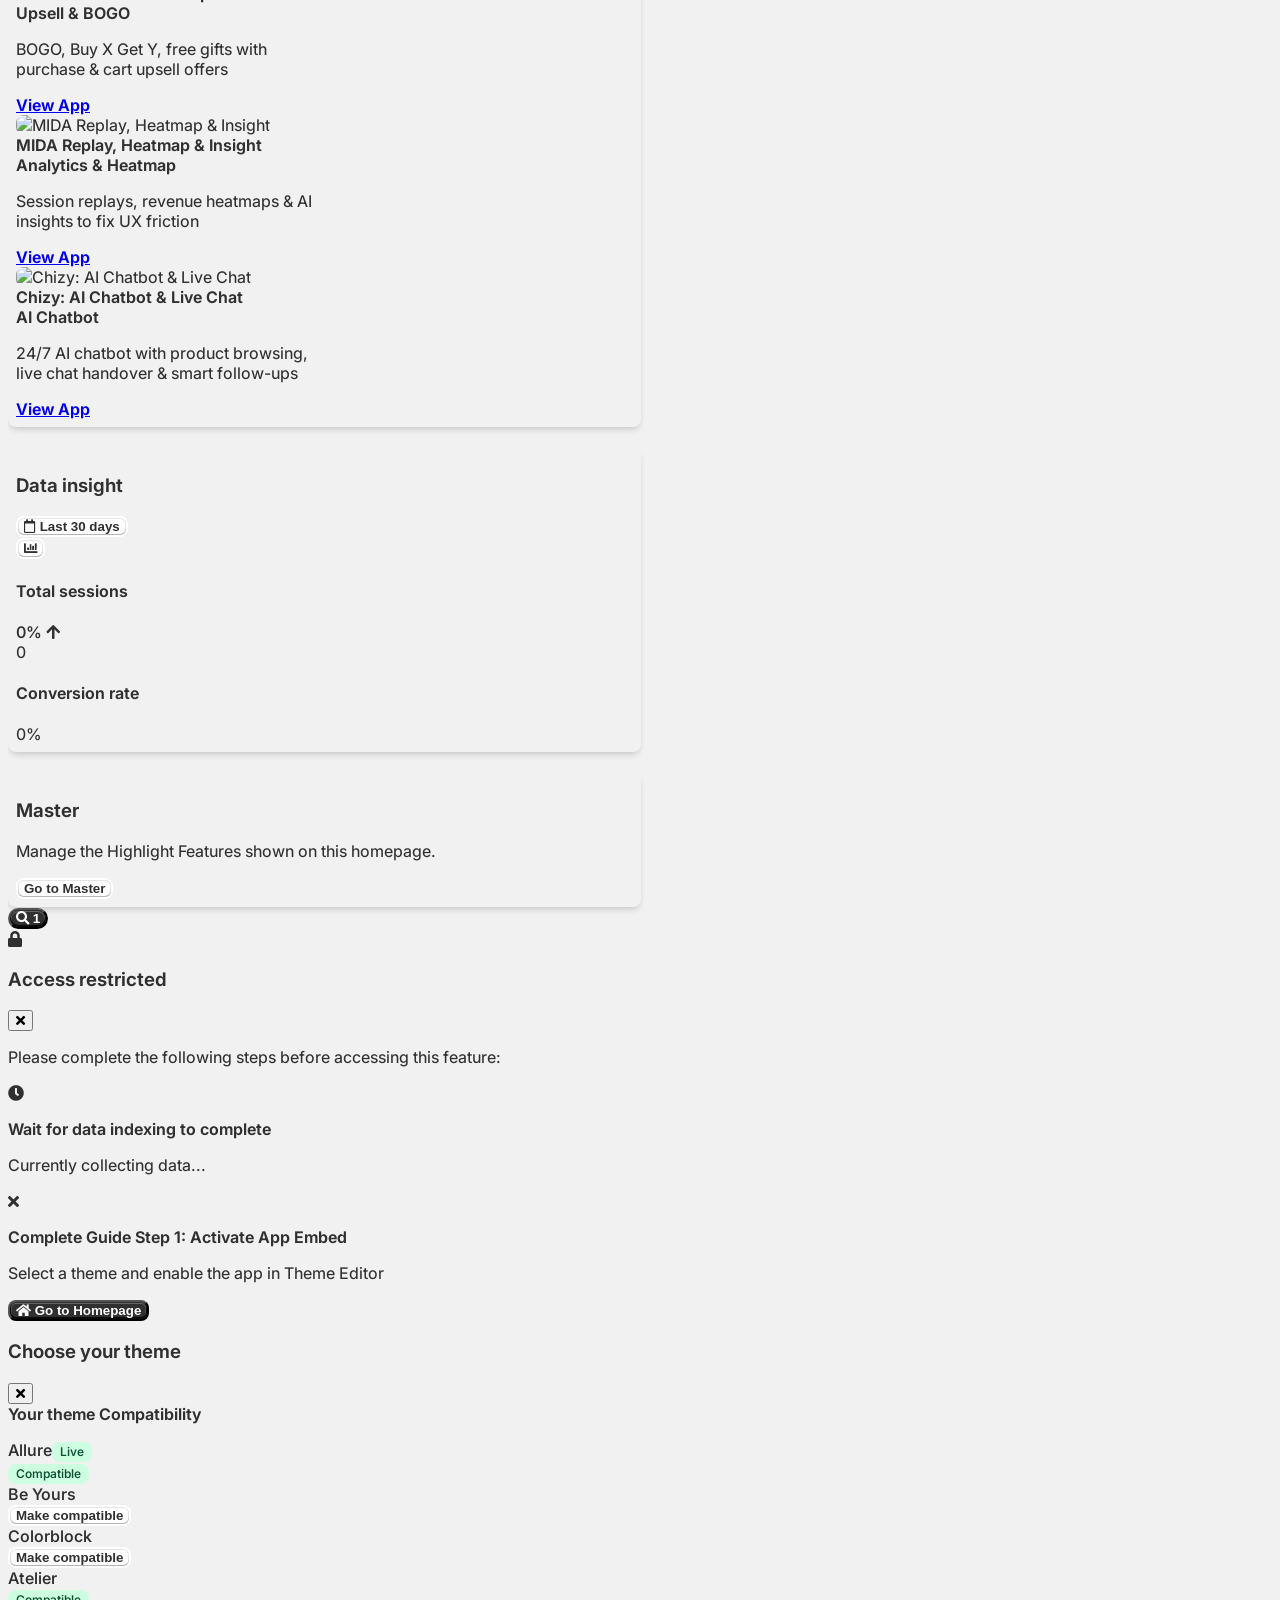
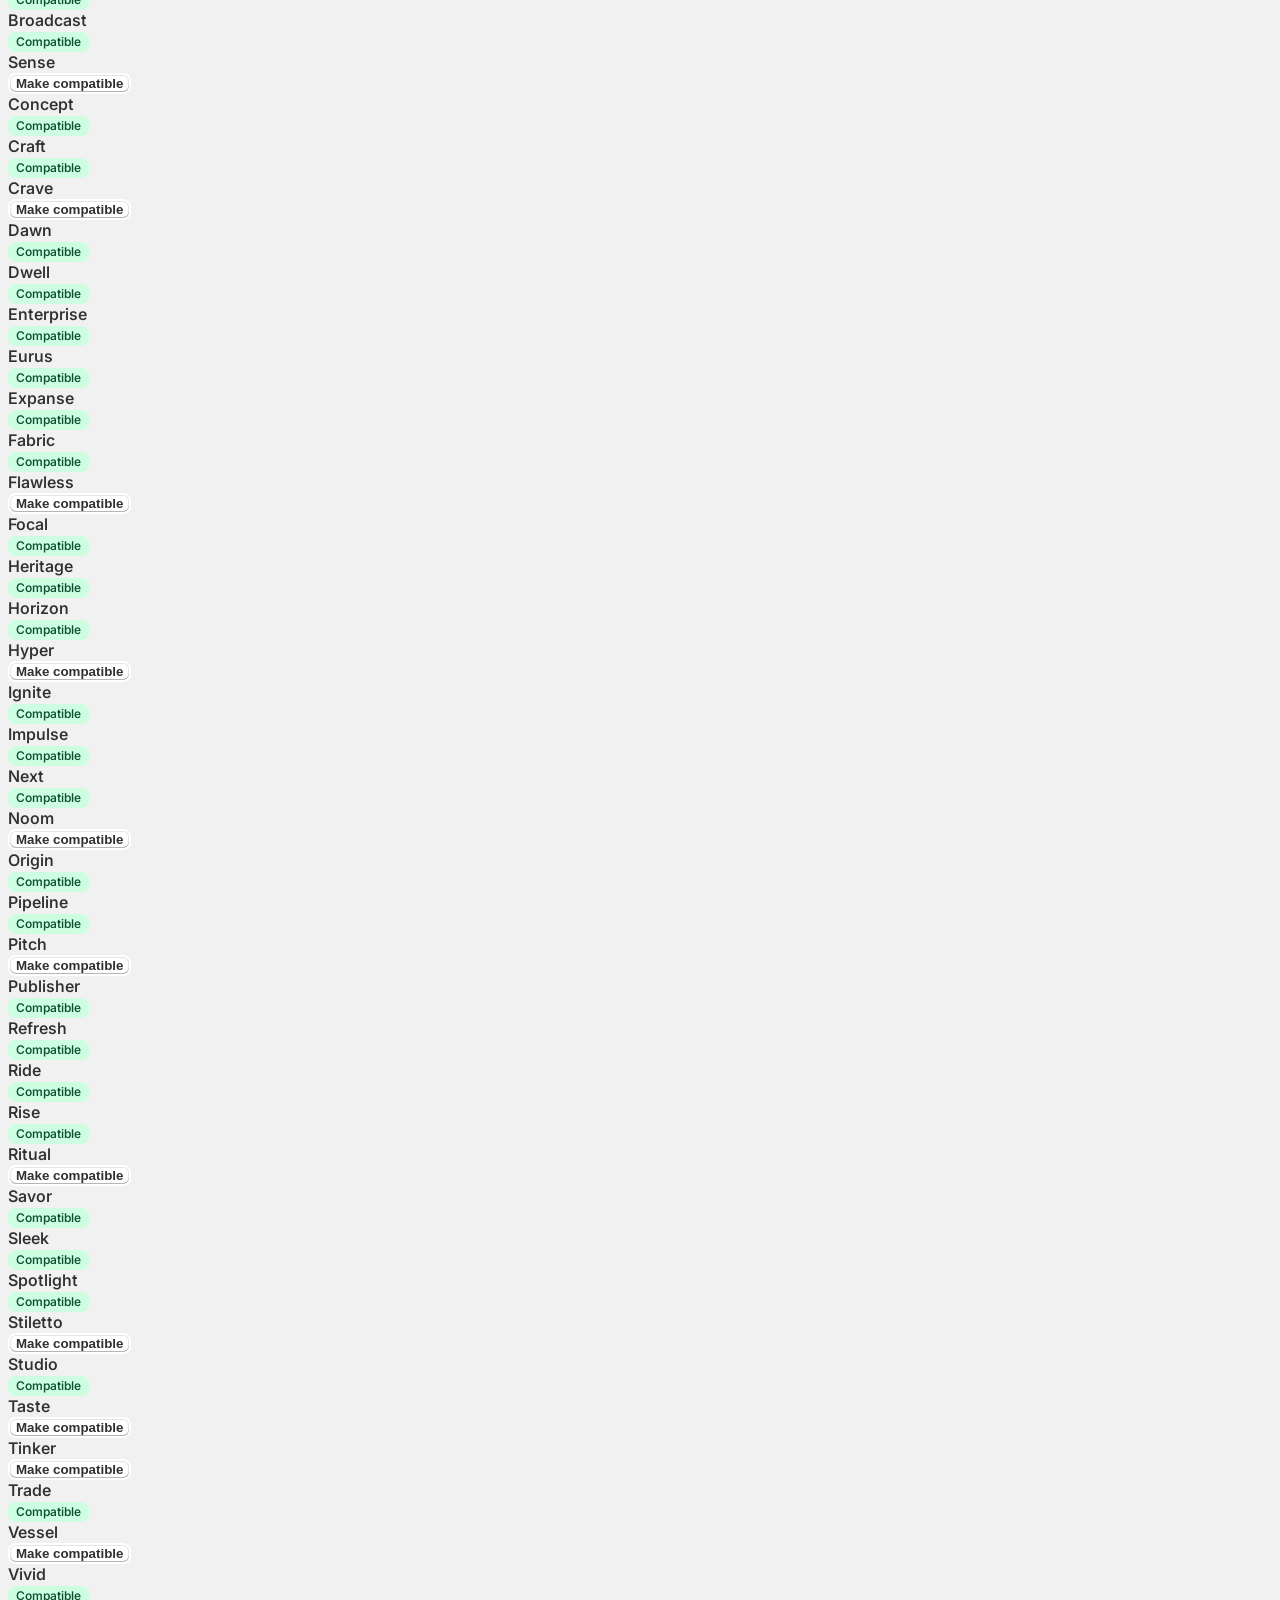
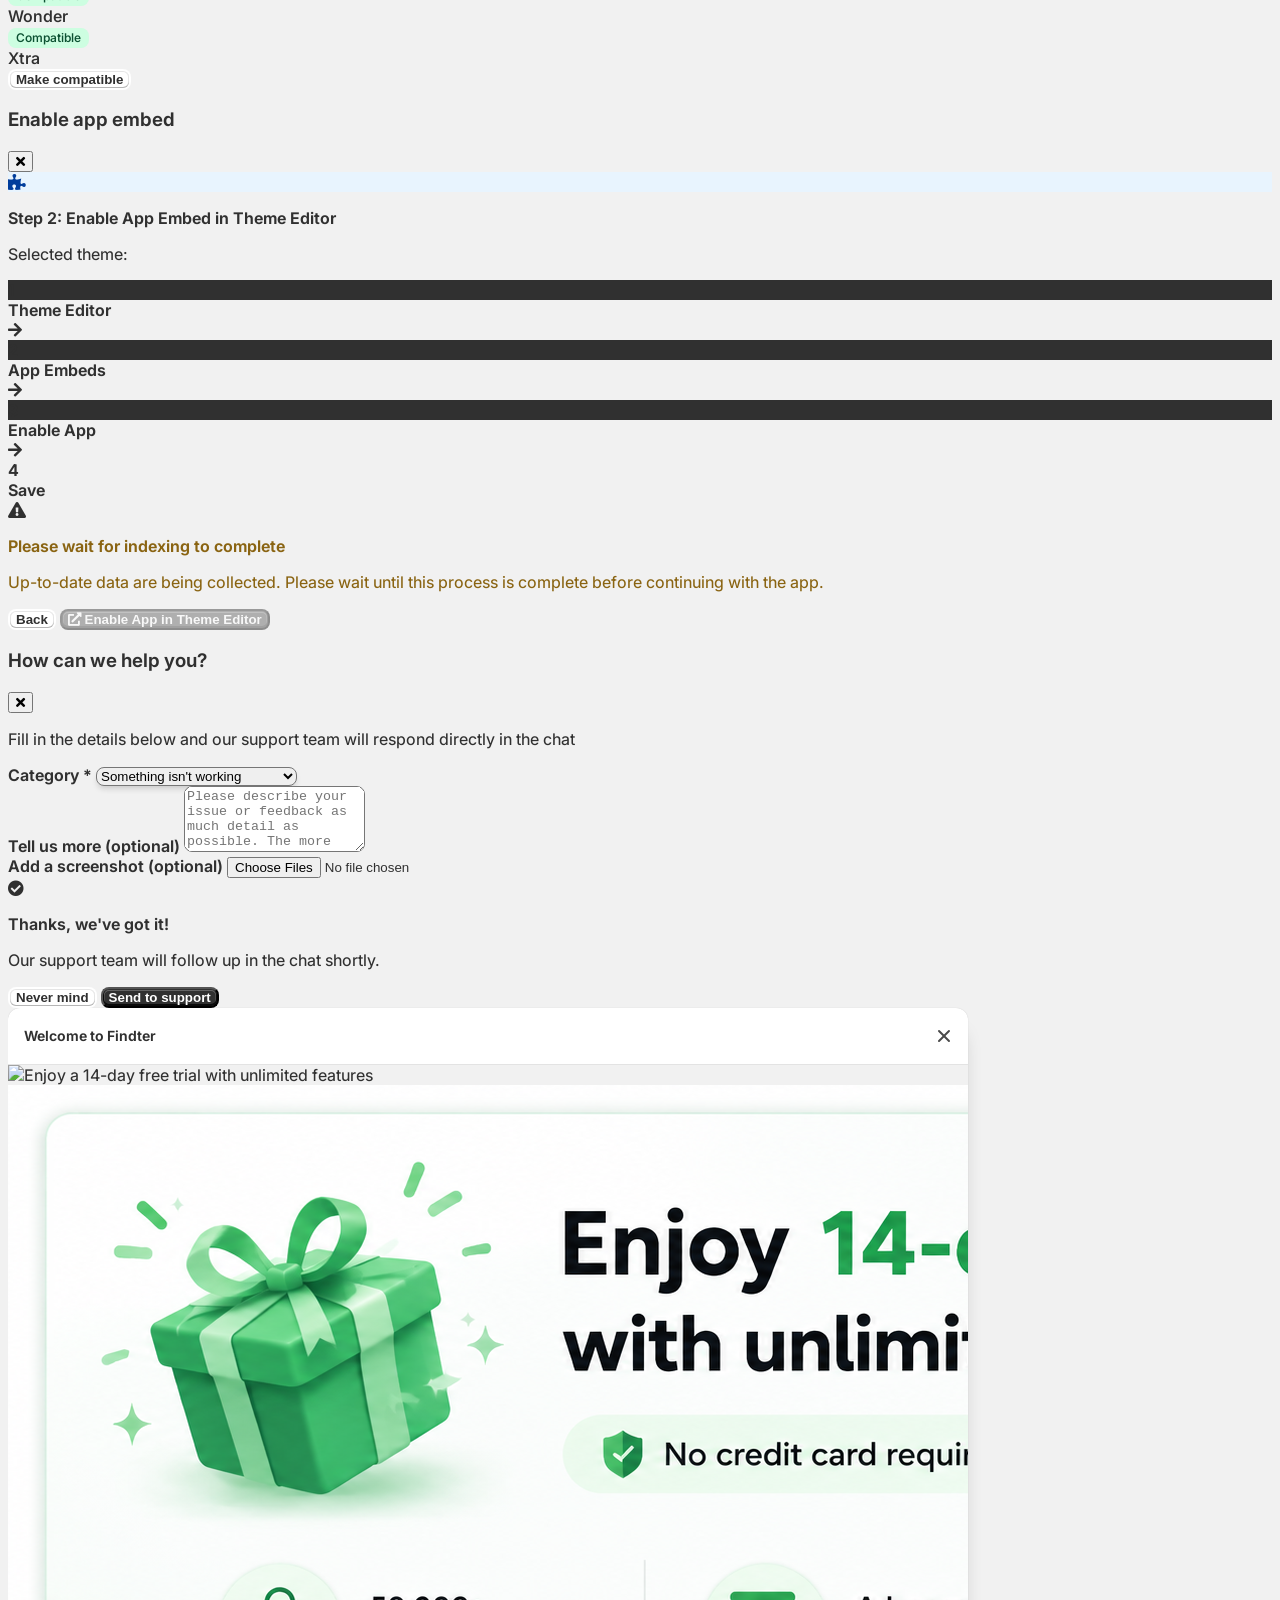
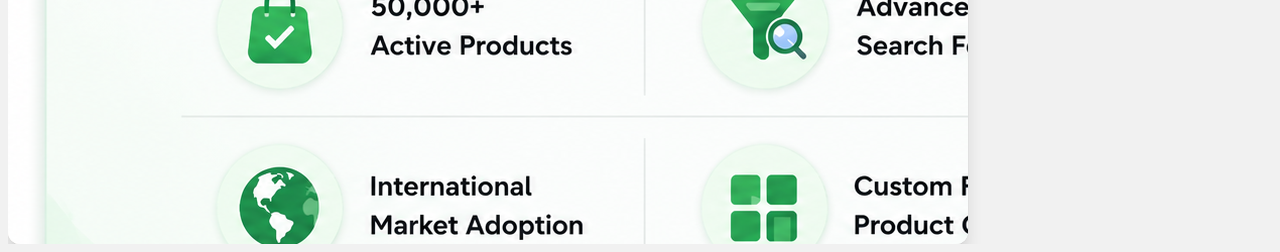
==== commit 06f2f892: "Limit Crisp theme requests and announce a theme is compatible only after a valid collaborator code. " ====
--- a/index.html
+++ b/index.html
@@ -1768,6 +1768,7 @@
                     <span class="text-[11px] font-semibold text-gray-500 uppercase tracking-wide">Your theme</span>
                     <span class="text-[11px] font-semibold text-gray-500 uppercase tracking-wide text-center">Compatibility</span>
                 </div>
+                <p id="theme-request-notice" class="hidden mx-6 mt-3 rounded-lg border border-[#f0d488] bg-[#fff7df] px-3 py-2 text-[13px] text-[#8a6412]" role="status"></p>
                 <div id="theme-picker-list" class="overflow-y-auto flex-1"></div>
             </div>
         </div>
@@ -2218,6 +2219,8 @@
             FEEDBACK_STATE: 'findter_feedback_state',
             THEME_COMPAT_PENDING: 'findter_theme_compat_pending',
             THEME_COMPAT_RESOLVED: 'findter_theme_compat_resolved',
+            CRISP_REQUESTS: 'findter_crisp_requests',
+            COLLAB_CODE_RECEIVED: 'findter_collab_code_received',
             HAS_ONBOARDED: 'findter_has_onboarded',
             WELCOME_SEEN: 'findter_welcome_seen_install'
         };
@@ -2255,10 +2258,6 @@
             if (storedFirstEnable === 'true') {
                 AppState.firstEnableDone = true;
             }
-
-            // Saved requests would turn the test themes Compatible and hide the Make compatible cases.
-            localStorage.removeItem(STORAGE_KEYS.THEME_COMPAT_PENDING);
-            localStorage.removeItem(STORAGE_KEYS.THEME_COMPAT_RESOLVED);
 
             if (localStorage.getItem(STORAGE_KEYS.HAS_ONBOARDED) === 'true') {
                 AppState.hasOnboarded = true;
@@ -3609,24 +3608,40 @@
         closeChatBubble.addEventListener('click', function() { chatBubble.classList.remove('active'); });
 
         var awaitingCollabCode = false;
+        var collabAskShown = false;
+        var themeAwaitingCode = null;
+        var CRISP_COOLDOWN_MS = 60 * 1000;
+        var CRISP_DAILY_LIMIT = 3;
+        var CRISP_WINDOW_MS = 24 * 60 * 60 * 1000;
+
+        function isFourDigitCollabCode(msg) {
+            var digitGroups = msg.match(/\d+/g) || [];
+            return digitGroups.length === 1 && digitGroups[0].length === 4;
+        }
 
         sendChatBtn.addEventListener('click', function() {
             var msg = chatInput.value.trim();
             if (!msg) return;
             addMessageToChat(msg, true);
             chatInput.value = '';
-            if (awaitingCollabCode) {
-                var digitGroups = msg.match(/\d+/g) || [];
-                var validCollabCode = digitGroups.length === 1 && digitGroups[0].length === 4;
-                if (!validCollabCode) {
-                    setTimeout(function() {
-                        addMessageToChat("Please check your code again. It needs to be 4 digits.", false);
-                    }, 700);
-                    return;
-                }
+            if (isFourDigitCollabCode(msg) && themeAwaitingCode) {
+                var confirmedTheme = themeAwaitingCode;
+                themeAwaitingCode = null;
                 awaitingCollabCode = false;
+                localStorage.setItem(STORAGE_KEYS.COLLAB_CODE_RECEIVED, 'true');
                 setTimeout(function() {
                     addMessageToChat("Thanks for providing the information. Our team has received your request and will get back to you as soon as possible.", false);
+                }, 700);
+                setTimeout(function() {
+                    markThemeResolved(confirmedTheme);
+                    renderThemeDropdown();
+                    addMessageToChat("Good news! " + confirmedTheme + " is now compatible with Findter, you're all set to select it.", false);
+                }, 4000);
+                return;
+            }
+            if (awaitingCollabCode) {
+                setTimeout(function() {
+                    addMessageToChat("Please check your code again. It needs to be 4 digits.", false);
                 }, 700);
                 return;
             }
@@ -3687,10 +3702,54 @@
             localStorage.setItem(STORAGE_KEYS.THEME_COMPAT_RESOLVED, JSON.stringify(resolvedMap));
         }
 
+        function getCrispRequests() {
+            try {
+                var raw = localStorage.getItem(STORAGE_KEYS.CRISP_REQUESTS);
+                var list = raw ? JSON.parse(raw) : [];
+                var now = Date.now();
+                return list.filter(function(item) {
+                    return item && item.theme && now - item.ts < CRISP_WINDOW_MS;
+                });
+            } catch (e) { return []; }
+        }
+
+        function themeAlreadyRequested(theme) {
+            return getCrispRequests().some(function(item) { return item.theme === theme; });
+        }
+
+        function crispBlockReason(theme) {
+            var recent = getCrispRequests();
+            if (recent.some(function(item) { return item.theme === theme; })) return 'same_theme';
+            var lastTs = recent.reduce(function(max, item) { return Math.max(max, item.ts); }, 0);
+            if (lastTs && Date.now() - lastTs < CRISP_COOLDOWN_MS) return 'cooldown';
+            var themes = {};
+            recent.forEach(function(item) { themes[item.theme] = true; });
+            if (Object.keys(themes).length >= CRISP_DAILY_LIMIT) return 'daily_limit';
+            return '';
+        }
+
+        function recordCrispRequest(theme) {
+            var list = getCrispRequests();
+            list.push({ theme: theme, ts: Date.now() });
+            localStorage.setItem(STORAGE_KEYS.CRISP_REQUESTS, JSON.stringify(list));
+        }
+
+        function showThemeRequestNotice(message) {
+            var notice = document.getElementById('theme-request-notice');
+            if (!notice) return;
+            notice.textContent = message;
+            notice.classList.remove('hidden');
+        }
+
+        function hideThemeRequestNotice() {
+            var notice = document.getElementById('theme-request-notice');
+            if (notice) notice.classList.add('hidden');
+        }
+
         // 'compatible' | 'pending' | 'incompatible'
         function getThemeCompatState(theme) {
             if (isThemeCompatible(theme) || isThemeResolved(theme)) return 'compatible';
-            if (isThemePending(theme)) return 'pending';
+            if (isThemePending(theme) || themeAlreadyRequested(theme)) return 'pending';
             return 'incompatible';
         }
 
@@ -3725,12 +3784,9 @@
             if (themePickerList) themePickerList.innerHTML = html;
         }
 
-        // How long the simulated "dev" takes to actually make a theme
-        // compatible after a request comes in through chat.
-        var THEME_COMPAT_RESOLVE_DELAY = 15000;
-
         function sendThemeCompatibilityRequest(theme) {
             markThemePending(theme);
+            recordCrispRequest(theme);
             renderThemeDropdown();
 
             if (chatBubble) {
@@ -3738,27 +3794,26 @@
             }
             if (chatBadge) chatBadge.classList.add('hidden');
             addMessageToChat("Hi! I'd love to use Findter with the " + theme + " theme, could you help make it compatible?", true);
-            awaitingCollabCode = true;
-            setTimeout(function() {
-                addMessageToChat(
-                    "We've received your request to support the " + theme + " theme.<br>" +
-                    "To proceed, please send us your collaborator code. You can find it by going to:<br>" +
+
+            var agentHtml = "We've received your request to support the " + theme + " theme.";
+            var codeAlreadyReceived = localStorage.getItem(STORAGE_KEYS.COLLAB_CODE_RECEIVED) === 'true';
+            if (!collabAskShown && !codeAlreadyReceived) {
+                collabAskShown = true;
+                awaitingCollabCode = true;
+                agentHtml += "<br><br>To proceed, please send us your collaborator code. You can find it by going to:<br>" +
                     "Shopify Admin &rarr; Settings &rarr; Users and permissions &rarr; Security &rarr; Store security &rarr; Collaborators &mdash; your code will be displayed there.<br><br>" +
                     "Once we receive your code, we&rsquo;ll send a collaboration request. Please grant us access when it arrives.<br><br>" +
-                    "For your safety, we will duplicate your live theme and apply all fixes to the duplicated version, ensuring your live store remains unaffected",
-                    false
-                );
+                    "For your safety, we will duplicate your live theme and apply all fixes to the duplicated version, ensuring your live store remains unaffected";
+            }
+            setTimeout(function() {
+                addMessageToChat(agentHtml, false);
             }, 800);
-
-            setTimeout(function() {
-                markThemeResolved(theme);
-                renderThemeDropdown();
-                addMessageToChat("Good news! " + theme + " is now compatible with Findter, you're all set to select it.", false);
-            }, THEME_COMPAT_RESOLVE_DELAY);
+            themeAwaitingCode = theme;
         }
 
         function openThemePickerModal() {
             if (themePickerModal) {
+                hideThemeRequestNotice();
                 themePickerModal.classList.remove('hidden');
                 document.body.style.overflow = 'hidden';
                 renderThemeDropdown();
@@ -3795,7 +3850,23 @@
             themePickerList.addEventListener('click', function(e) {
                 var howtoBtn = e.target.closest('[data-howto-theme]');
                 if (howtoBtn) {
-                    sendThemeCompatibilityRequest(howtoBtn.getAttribute('data-howto-theme'));
+                    var theme = howtoBtn.getAttribute('data-howto-theme');
+                    var blockReason = crispBlockReason(theme);
+                    if (blockReason === 'cooldown') {
+                        showThemeRequestNotice('Wait a minute before requesting another theme.');
+                        return;
+                    }
+                    if (blockReason === 'daily_limit') {
+                        showThemeRequestNotice('You can request up to 3 themes a day.');
+                        return;
+                    }
+                    if (blockReason === 'same_theme') {
+                        markThemePending(theme);
+                        renderThemeDropdown();
+                        return;
+                    }
+                    hideThemeRequestNotice();
+                    sendThemeCompatibilityRequest(theme);
                     closeThemePickerModal();
                     return;
                 }
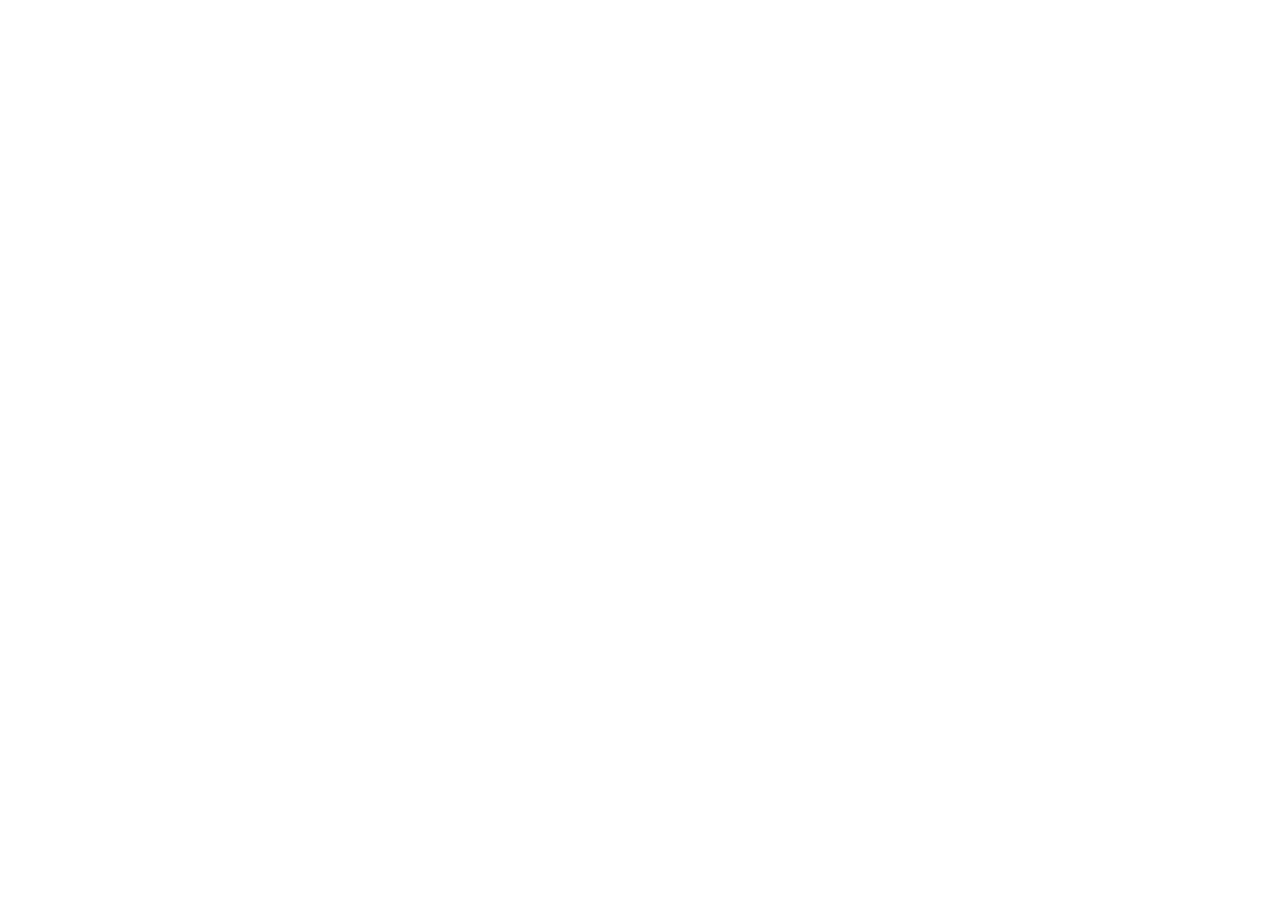
==== commit 7ba109c3: "Replace index.html with a shell and document the file map. The page now loads the Vite entry. MIGRAT" ====
--- a/index.html
+++ b/index.html
@@ -4,4930 +4,9 @@
     <meta charset="UTF-8">
     <meta name="viewport" content="width=device-width, initial-scale=1.0">
     <title>Shopify App Dashboard - Findter Filter & Search</title>
-    <style>
-        /* Tailwind loads via a runtime CDN script that scans the DOM and
-           injects styles after the page starts parsing. On a slow/throttled
-           connection that gap is visible: raw, unstyled (but still
-           Tailwind-class-laden) HTML paints first, causing exactly the
-           misaligned/oversized layout reported on mobile. Hide the page
-           until Tailwind has actually finished, instead of racing it. */
-        body { opacity: 0; }
-        body.tailwind-ready { opacity: 1; transition: opacity 0.15s ease; }
-    </style>
-    <script src="https://cdn.tailwindcss.com"></script>
-    <script>
-        var revealed = false;
-        function revealPage() {
-            if (revealed) return;
-            revealed = true;
-            document.body.classList.add('tailwind-ready');
-        }
-        window.addEventListener('DOMContentLoaded', function() {
-            // Give Tailwind's observer a couple of paint cycles to flush its
-            // compiled styles before revealing the page.
-            requestAnimationFrame(function() {
-                requestAnimationFrame(revealPage);
-            });
-        });
-        // Safety net: never leave the page invisible if Tailwind's CDN is
-        // slow, blocked, or errors out for any reason.
-        setTimeout(revealPage, 2000);
-    </script>
     <link rel="stylesheet" href="https://cdnjs.cloudflare.com/ajax/libs/font-awesome/5.15.3/css/all.min.css">
-    <style>
-        @import url('https://fonts.googleapis.com/css2?family=Inter:opsz,wght@14..32,450;14..32,550;14..32,650;14..32,700&display=swap');
-        /* Hard safety net: no element anywhere is ever allowed to force the
-           page wider than the viewport. This is what actually prevents the
-           "zoomed in / misaligned" mobile bug, regardless of what individual
-           component might be too wide. */
-        html {
-            overflow-x: hidden;
-            max-width: 100vw;
-        }
-        body { font-family: 'Inter', sans-serif; max-width: 100vw; overflow-x: hidden; }
-        .sidebar-scrollbar::-webkit-scrollbar { width: 6px; }
-        .sidebar-scrollbar::-webkit-scrollbar-thumb { background: #d1d5db; border-radius: 4px; }
-        .homepage-grid {
-            display: grid;
-            grid-template-columns: 1fr;
-            gap: 20px;
-        }
-        .homepage-column {
-            display: contents;
-        }
-        @media (min-width: 1024px) {
-            .homepage-grid {
-                grid-template-columns: 633.32px 316.66px;
-                column-gap: 16px;
-                row-gap: 20px;
-            }
-            .homepage-column {
-                display: flex;
-                flex-direction: column;
-                gap: 20px;
-                min-width: 0;
-            }
-            .homepage-left {
-                grid-column: 1 / span 1;
-            }
-            .homepage-right {
-                grid-column: 2 / span 1;
-            }
-            .homepage-left > * {
-                box-sizing: border-box;
-                width: 633.32px;
-                max-width: 633.32px;
-                min-width: 633.32px;
-                padding: 8px;
-            }
-            .homepage-right > * {
-                box-sizing: border-box;
-                width: 316.66px;
-                max-width: 316.66px;
-                min-width: 316.66px;
-                padding: 8px;
-            }
-            .homepage-grid.indexing-mode {
-                grid-template-columns: 1fr;
-                justify-content: center;
-            }
-            .homepage-grid.indexing-mode .homepage-right {
-                display: none;
-            }
-            .homepage-grid.indexing-mode .homepage-left > * {
-                width: 700px;
-                max-width: 700px;
-                min-width: 0;
-                margin-left: auto;
-                margin-right: auto;
-            }
-        }
-        #unified-status-banner.indexing-centered {
-            max-width: 700px;
-            margin-left: auto;
-            margin-right: auto;
-        }
-        @media (min-width: 1024px) {
-            #unified-status-banner:not(.indexing-centered),
-            #indexing-banner-container {
-                max-width: 965.98px;
-            }
-        }
-        .app-rec-card {
-            width: 100%;
-        }
-        @media (min-width: 640px) {
-            .app-rec-card {
-                width: calc((100% - 12px) / 2);
-            }
-        }
-        /* The sidebar is a fixed overlay drawer, not a flex sibling, so
-           opening it never pushes or resizes the main app content. */
-        aside {
-            position: fixed;
-            top: 3.5rem;
-            left: 0;
-            bottom: 0;
-            z-index: 40;
-            transform: translateX(0);
-        }
-        .sidebar-collapsed aside {
-            transform: translateX(-100%);
-        }
-        #sidebar-overlay {
-            display: none;
-        }
-        body:not(.sidebar-collapsed) #sidebar-overlay {
-            display: block;
-        }
-        /* Mobile "more" dropdown for the header's dev/test buttons */
-        @media (max-width: 1023px) {
-            #header-dev-menu.mobile-menu-open {
-                display: flex !important;
-                position: absolute;
-                right: 0;
-                top: 2.75rem;
-                width: 16rem;
-                flex-direction: column;
-                align-items: stretch;
-                background: white;
-                border: 1px solid #e5e7eb;
-                border-radius: 0.5rem;
-                box-shadow: 0 10px 25px rgba(0,0,0,0.15);
-                padding: 0.75rem;
-                gap: 0.5rem;
-                z-index: 30;
-            }
-            #header-dev-menu.mobile-menu-open .relative {
-                width: 100%;
-            }
-            #header-dev-menu.mobile-menu-open #warning-trial-menu {
-                position: static;
-                width: 100%;
-                margin-top: 0.5rem;
-                box-shadow: none;
-            }
-        }
-        .step-checkbox {
-            transition: all 0.2s ease;
-            cursor: pointer;
-        }
-        button:disabled {
-            opacity: 0.5;
-            cursor: not-allowed;
-        }
-        .congrat-message {
-            animation: fadeInUp 0.4s ease;
-        }
-        @keyframes fadeInUp {
-            from { opacity: 0; transform: translateY(8px); }
-            to { opacity: 1; transform: translateY(0); }
-        }
-        .modal-content {
-            animation: slideInUp 0.3s ease;
-        }
-        @keyframes slideInUp {
-            from { opacity: 0; transform: translateY(20px) scale(0.98); }
-            to { opacity: 1; transform: translateY(0) scale(1); }
-        }
-        @keyframes guideAttention {
-            0% { transform: scale(1); }
-            15% { transform: scale(1.03) translateY(-4px); box-shadow: 0 12px 24px rgba(0,0,0,0.15); }
-            30% { transform: scale(1.02) translateY(-2px); box-shadow: 0 8px 16px rgba(0,0,0,0.12); }
-            50% { transform: scale(1); }
-            100% { transform: scale(1); }
-        }
-        .guide-attention-animation {
-            animation: guideAttention 1s ease-out forwards;
-            border-color: #f59e0b !important;
-            box-shadow: 0 0 0 2px rgba(245, 158, 11, 0.3);
-        }
-        .nav-active {
-            background-color: #d1d5db !important;
-            color: #303030 !important;
-            font-weight: 600 !important;
-        }
-        .modal-wrapper {
-            z-index: 9999;
-        }
-        /* Welcome modal — current Polaris admin chrome (dark primary, 12px dialog) */
-        #welcome-gate-modal .p-modal__backdrop {
-            position: absolute;
-            inset: 0;
-            background: rgba(0, 0, 0, 0.5);
-        }
-        #welcome-gate-modal .p-modal__dialog {
-            background: #ffffff;
-            border-radius: 12px;
-            box-shadow: 0 20px 20px -8px rgba(26, 26, 26, 0.28), 0 0 1px rgba(0, 0, 0, 0.2);
-            width: min(960px, calc(100% - 32px));
-            max-height: calc(100vh - 64px);
-            overflow: hidden;
-            outline: none;
-        }
-        #welcome-gate-modal .p-modal__header {
-            display: flex;
-            align-items: center;
-            justify-content: space-between;
-            gap: 12px;
-            padding: 12px 8px 12px 16px;
-            border-bottom: 1px solid #e3e3e3;
-            flex-shrink: 0;
-        }
-        #welcome-gate-modal .p-modal__title {
-            margin: 0;
-            font-size: 14px;
-            font-weight: 650;
-            line-height: 20px;
-            color: #303030;
-        }
-        #welcome-gate-modal .p-modal__close {
-            width: 32px;
-            height: 32px;
-            border: 0;
-            border-radius: 8px;
-            background: transparent;
-            color: #4a4a4a;
-            display: inline-flex;
-            align-items: center;
-            justify-content: center;
-            cursor: pointer;
-        }
-        #welcome-gate-modal .p-modal__close:hover {
-            background: rgba(0, 0, 0, 0.05);
-        }
-        #welcome-gate-modal .p-modal__close:focus-visible {
-            outline: 2px solid #005bd3;
-            outline-offset: 1px;
-        }
-        #welcome-gate-modal .p-modal__body {
-            background: #f1f1f1;
-            min-height: 0;
-        }
-        #welcome-gate-modal .p-modal__footer {
-            display: flex;
-            align-items: center;
-            justify-content: flex-end;
-            gap: 12px;
-            padding: 12px 16px;
-            border-top: 1px solid #e3e3e3;
-            background: #ffffff;
-            flex-shrink: 0;
-        }
-        #welcome-gate-modal .p-button--primary {
-            background: #303030;
-            color: #ffffff;
-            border: 0;
-            border-radius: 8px;
-            min-height: 32px;
-            padding: 6px 12px;
-            font-size: 13px;
-            font-weight: 550;
-            line-height: 20px;
-            cursor: pointer;
-            box-shadow: inset 0 -1px 0 1px rgba(0, 0, 0, 0.8), inset 0 0 0 1px #303030, inset 0 0.5px 0 1.5px rgba(255, 255, 255, 0.25);
-        }
-        #welcome-gate-modal .p-button--primary:hover {
-            background: #1a1a1a;
-        }
-        #welcome-gate-modal .p-button--primary:focus-visible {
-            outline: 2px solid #005bd3;
-            outline-offset: 2px;
-        }
-        #welcome-gate-modal .p-carousel-nav {
-            width: 32px;
-            height: 32px;
-            border: 1px solid #e3e3e3;
-            border-radius: 8px;
-            background: #ffffff;
-            color: #303030;
-            display: inline-flex;
-            align-items: center;
-            justify-content: center;
-            cursor: pointer;
-            box-shadow: 0 1px 2px rgba(0, 0, 0, 0.12);
-        }
-        #welcome-gate-modal .p-carousel-nav:hover {
-            background: #f7f7f7;
-        }
-        #welcome-gate-modal .p-carousel-nav:focus-visible {
-            outline: 2px solid #005bd3;
-            outline-offset: 2px;
-        }
-        @media (max-width: 639px) {
-            #welcome-gate-modal .p-button--primary {
-                min-height: 44px;
-            }
-        }
-        .chat-bubble {
-            position: fixed;
-            bottom: 80px;
-            right: 24px;
-            width: 340px;
-            max-width: calc(100vw - 32px);
-            max-height: 420px;
-            background: white;
-            border-radius: 16px;
-            box-shadow: 0 20px 40px rgba(0,0,0,0.2);
-            display: none;
-            flex-direction: column;
-            overflow: hidden;
-            z-index: 10000;
-            animation: chatSlideUp 0.3s ease;
-        }
-        @keyframes chatSlideUp {
-            from { opacity: 0; transform: translateY(20px); }
-            to { opacity: 1; transform: translateY(0); }
-        }
-        .chat-bubble.active {
-            display: flex;
-        }
-        @keyframes pulse {
-            0%, 100% { opacity: 1; }
-            50% { opacity: 0.5; }
-        }
-        .animate-pulse-custom {
-            animation: pulse 2s cubic-bezier(0.4, 0, 0.6, 1) infinite;
-        }
-        .btn-disabled-overlay {
-            position: relative;
-            overflow: hidden;
-        }
-        .btn-disabled-overlay::after {
-            content: '';
-            position: absolute;
-            inset: 0;
-            background: rgba(255,255,255,0.3);
-            pointer-events: none;
-        }
-        .page-view {
-            display: none;
-            animation: fadeIn 0.3s ease;
-        }
-        .page-view.active {
-            display: block;
-        }
-        @keyframes fadeIn {
-            from { opacity: 0; }
-            to { opacity: 1; }
-        }
-        .empty-state-illustration {
-            opacity: 0.05;
-        }
-        .app-header-clickable {
-            cursor: pointer;
-            transition: background-color 0.15s;
-        }
-        .app-header-clickable:hover {
-            background-color: rgba(255,255,255,0.05);
-            border-radius: 6px;
-        }
-        .flow-btn {
-            transition: all 0.25s ease;
-            position: relative;
-            overflow: hidden;
-        }
-        .flow-btn.active-flow-1 {
-            background: linear-gradient(135deg, #dc2626 0%, #b91c1c 100%);
-            color: white;
-            border-color: #dc2626;
-            box-shadow: 0 4px 14px rgba(220, 38, 38, 0.35);
-        }
-        .flow-btn.active-flow-2 {
-            background: linear-gradient(135deg, #2563eb 0%, #1d4ed8 100%);
-            color: white;
-            border-color: #2563eb;
-            box-shadow: 0 4px 14px rgba(37, 99, 235, 0.35);
-        }
-        .flow-indicator {
-            position: absolute;
-            top: 8px;
-            right: 8px;
-            width: 10px;
-            height: 10px;
-            border-radius: 50%;
-            animation: pulseDot 1.5s ease-in-out infinite;
-        }
-        @keyframes pulseDot {
-            0%, 100% { transform: scale(1); opacity: 1; }
-            50% { transform: scale(1.3); opacity: 0.7; }
-        }
-        .unified-status-banner {
-            transition: all 0.4s cubic-bezier(0.4, 0, 0.2, 1);
-            border-left-width: 4px;
-            border-left-style: solid;
-        }
-        .unified-status-banner.indexing-state {
-            border-left-color: #f59e0b;
-            background: linear-gradient(135deg, #fffbeb 0%, #fef3c7 100%);
-            border-color: #fcd34d;
-        }
-        .unified-status-banner.complete-state {
-            border-left-color: #f59e0b;
-            background: linear-gradient(135deg, #fffbeb 0%, #fef3c7 100%);
-            border-color: #fcd34d;
-        }
-        .unified-status-banner.disabled-state {
-            border-left-color: #ef4444;
-            background: linear-gradient(135deg, #fef2f2 0%, #fee2e2 100%);
-            border-color: #fca5a5;
-        }
-        .theme-live-badge,
-        .theme-status-badge {
-            display: inline-flex;
-            align-items: center;
-            height: 20px;
-            padding: 0 8px;
-            border-radius: 8px;
-            font-size: 12px;
-            font-weight: 550;
-            line-height: 16px;
-            white-space: nowrap;
-            cursor: default;
-            pointer-events: none;
-        }
-        .theme-live-badge,
-        .theme-status-badge--success {
-            background: #cdfee1;
-            color: #0c5132;
-        }
-        .theme-live-dot {
-            width: 6px;
-            height: 6px;
-            background: #22c55e;
-            border-radius: 50%;
-            animation: livePulse 2s ease-in-out infinite;
-        }
-        @keyframes livePulse {
-            0%, 100% { opacity: 1; transform: scale(1); }
-            50% { opacity: 0.5; transform: scale(0.9); }
-        }
-    </style>
 </head>
-<body class="bg-[#f1f2f4] h-screen flex flex-col overflow-hidden text-[#303030]">
-    <script>
-        // The sidebar is an overlay drawer now, closed by default on every
-        // screen size, so it never pushes or resizes the main app content.
-        document.body.classList.add('sidebar-collapsed');
-    </script>
-    <!-- Header -->
-    <header class="h-14 bg-[#1a1a1a] text-gray-300 flex items-center justify-between px-3 sm:px-4 gap-2 shrink-0 overflow-hidden">
-        <div class="flex items-center gap-2 sm:gap-4 shrink-0">
-            <div class="flex items-center gap-2 text-white font-semibold text-lg tracking-tight">
-                <i class="fab fa-shopify text-[#95bf47] text-[22px]"></i>
-                <span class="hidden sm:inline">shopify</span>
-            </div>
-        </div>
-        <div class="flex-1 min-w-0 max-w-[560px] px-1 sm:px-4">
-            <div class="bg-[#303030] hover:bg-[#3a3a3a] transition-colors rounded border border-[#444] flex items-center px-3 py-1.5 cursor-pointer shadow-inner">
-                <i class="fas fa-search text-gray-400 text-sm shrink-0"></i>
-                <span class="ml-2 text-gray-400 text-sm flex-1 hidden sm:inline truncate">Search</span>
-                <div class="hidden sm:flex gap-1 shrink-0">
-                    <span class="bg-[#4a4a4a] border border-[#555] text-[10px] px-1.5 py-0.5 rounded text-gray-300 font-medium">CTRL</span>
-                    <span class="bg-[#4a4a4a] border border-[#555] text-[10px] px-1.5 py-0.5 rounded text-gray-300 font-medium">K</span>
-                </div>
-            </div>
-        </div>
-        <div class="flex items-center gap-2 sm:gap-4 text-sm shrink-0">
-            <button class="hidden sm:inline text-gray-400 hover:text-white transition-colors"><i class="fas fa-th"></i></button>
-            <button class="text-gray-400 hover:text-white transition-colors"><i class="fas fa-bell"></i></button>
-            <div class="flex items-center gap-2 hover:bg-[#303030] rounded px-2 py-1 cursor-pointer transition-colors -mr-2">
-                <div class="bg-[#cbf1c4] text-[#1f5119] text-[10px] font-bold px-1.5 py-0.5 rounded">MS</div>
-                <span class="hidden sm:inline text-gray-200 font-medium text-[13px]">Master Admin</span>
-            </div>
-        </div>
-    </header>
-
-    <!-- Main Layout -->
-    <div class="flex flex-1 overflow-hidden relative">
-        <!-- Backdrop shown while the sidebar overlay is open -->
-        <div id="sidebar-overlay" class="fixed inset-0 bg-black/40 z-30"></div>
-        <!-- Sidebar (fixed overlay drawer, doesn't affect main content width) -->
-        <aside class="w-60 bg-[#ebebeb] flex flex-col border-r border-gray-300 shrink-0 sidebar-scrollbar overflow-y-auto shadow-2xl transition-transform duration-300">
-            <nav class="flex-1 py-3 px-3 flex flex-col gap-0.5">
-                <a href="#" id="nav-home-main" data-page="home" class="nav-item flex items-center px-2 py-1.5 text-[13px] font-medium rounded-md hover:bg-gray-200 text-gray-700 transition-colors nav-active"><i class="fas fa-home w-6 text-gray-500 text-center"></i> Home</a>
-                <a href="#" class="flex items-center px-2 py-1.5 text-[13px] font-medium rounded-md hover:bg-gray-200 text-gray-700 transition-colors"><i class="fas fa-inbox w-6 text-gray-500 text-center"></i> Orders</a>
-                <a href="#" class="flex items-center px-2 py-1.5 text-[13px] font-medium rounded-md hover:bg-gray-200 text-gray-700 transition-colors"><i class="fas fa-tags w-6 text-gray-500 text-center"></i> Products</a>
-                <a href="#" class="flex items-center px-2 py-1.5 text-[13px] font-medium rounded-md hover:bg-gray-200 text-gray-700 transition-colors"><i class="fas fa-user w-6 text-gray-500 text-center"></i> Customers</a>
-                <a href="#" class="flex items-center px-2 py-1.5 text-[13px] font-medium rounded-md hover:bg-gray-200 text-gray-700 transition-colors"><i class="fas fa-bullhorn w-6 text-gray-500 text-center"></i> Marketing</a>
-                <a href="#" class="flex items-center px-2 py-1.5 text-[13px] font-medium rounded-md hover:bg-gray-200 text-gray-700 transition-colors"><i class="fas fa-percent w-6 text-gray-500 text-center"></i> Discounts</a>
-                <a href="#" class="flex items-center px-2 py-1.5 text-[13px] font-medium rounded-md hover:bg-gray-200 text-gray-700 transition-colors"><i class="fas fa-file-alt w-6 text-gray-500 text-center"></i> Content</a>
-                <a href="#" class="flex items-center px-2 py-1.5 text-[13px] font-medium rounded-md hover:bg-gray-200 text-gray-700 transition-colors"><i class="fas fa-globe w-6 text-gray-500 text-center"></i> Markets</a>
-                <a href="#" class="flex items-center px-2 py-1.5 text-[13px] font-medium rounded-md hover:bg-gray-200 text-gray-700 transition-colors"><i class="fas fa-chart-line w-6 text-gray-500 text-center"></i> Analytics</a>
-                
-                <div class="mt-4 px-2 py-1 flex justify-between items-center text-[11px] font-bold text-gray-500 uppercase tracking-wider group cursor-pointer hover:bg-gray-200 rounded-md"><span>Sales channels</span><i class="fas fa-chevron-right text-[10px] text-gray-400"></i></div>
-                <a href="#" class="flex items-center px-2 py-1.5 text-[13px] font-medium rounded-md hover:bg-gray-200 text-gray-700 transition-colors"><i class="fas fa-store w-6 text-gray-500 text-center"></i> Online Store</a>
-                
-                <div class="mt-4 px-2 py-1 flex justify-between items-center text-[11px] font-bold text-gray-500 uppercase tracking-wider group cursor-pointer hover:bg-gray-200 rounded-md"><span>Apps</span><i class="fas fa-chevron-right text-[10px] text-gray-400"></i></div>
-                
-                <div class="bg-gray-200 rounded-md pb-1.5 mt-0.5 shadow-sm">
-                    <a href="#" id="nav-app-name" data-page="home" class="app-sub-nav flex items-center px-2 py-1.5 text-[13px] font-medium rounded-md text-[#303030] app-header-clickable transition-colors cursor-pointer">
-                        <div class="rounded w-5 h-5 mr-2 shrink-0 overflow-hidden"><img src="https://cdn.shopify.com/app-store/listing_images/393b6ef120968ea1931a5ec86b58d041/icon/CIr75oPv944DEAE=.png" alt="Findter" class="w-full h-full object-cover"></div>
-                        <span class="flex-1 truncate">Findter Custom Filter ...</span>
-                        <div class="w-1 h-1 bg-[#303030] rounded-full mx-2"></div>
-                    </a>
-                    
-                    <div class="flex flex-col mt-0.5 border-l-2 border-gray-300 ml-5 pl-3 space-y-0.5">
-                        <a href="#" id="nav-app-home" data-page="home" class="app-sub-nav flex items-center px-2 py-1.5 text-[13px] text-gray-600 hover:text-gray-900 hover:bg-gray-300 py-1 px-2 rounded transition-colors cursor-pointer"><i class="fas fa-home w-5 text-center text-xs mr-1"></i>Homepage</a>
-                        <a href="#" id="nav-filter" data-page="filter" class="app-sub-nav flex items-center px-2 py-1.5 text-[13px] text-gray-600 hover:text-gray-900 hover:bg-gray-300 py-1 px-2 rounded transition-colors cursor-pointer"><i class="fas fa-filter w-5 text-center text-xs mr-1"></i>Filter</a>
-                        <a href="#" id="nav-search" data-page="search" class="app-sub-nav flex items-center px-2 py-1.5 text-[13px] text-gray-600 hover:text-gray-900 hover:bg-gray-300 py-1 px-2 rounded transition-colors cursor-pointer"><i class="fas fa-search w-5 text-center text-xs mr-1"></i>Search</a>
-                        <a href="#" id="nav-metafield" data-page="metafield" class="app-sub-nav flex items-center px-2 py-1.5 text-[13px] text-gray-600 hover:text-gray-900 hover:bg-gray-300 py-1 px-2 rounded transition-colors cursor-pointer"><i class="fas fa-database w-5 text-center text-xs mr-1"></i>Metafield</a>
-                        <a href="#" id="nav-design" data-page="design" class="app-sub-nav flex items-center px-2 py-1.5 text-[13px] text-gray-600 hover:text-gray-900 hover:bg-gray-300 py-1 px-2 rounded transition-colors cursor-pointer"><i class="fas fa-th-large w-5 text-center text-xs mr-1"></i>Filter & Product Grid Design</a>
-                        <a href="#" id="nav-analytics-app" data-page="analytics-app" class="app-sub-nav flex items-center px-2 py-1.5 text-[13px] text-gray-600 hover:text-gray-900 hover:bg-gray-300 py-1 px-2 rounded transition-colors cursor-pointer"><i class="fas fa-chart-bar w-5 text-center text-xs mr-1"></i>Analytics</a>
-                        <a href="#" id="nav-advanced" data-page="advanced" class="app-sub-nav flex items-center px-2 py-1.5 text-[13px] text-gray-600 hover:text-gray-900 hover:bg-gray-300 py-1 px-2 rounded transition-colors cursor-pointer"><i class="fas fa-cogs w-5 text-center text-xs mr-1"></i>Advanced Features</a>
-                        <a href="#" id="nav-master" data-page="master" class="app-sub-nav flex items-center px-2 py-1.5 text-[13px] text-gray-600 hover:text-gray-900 hover:bg-gray-300 py-1 px-2 rounded transition-colors cursor-pointer"><i class="fas fa-star w-5 text-center text-xs mr-1"></i>Master</a>
-                    </div>
-                </div>
-            </nav>
-            <div class="p-4 mt-auto"><a href="#" class="flex items-center px-2 py-1.5 text-[13px] font-medium text-gray-600 hover:text-gray-900 hover:bg-gray-200 rounded-md transition-colors"><i class="fas fa-cog w-6 text-center"></i> Settings</a></div>
-        </aside>
-
-        <!-- Main Content Area -->
-        <main class="flex-1 flex flex-col min-w-0 overflow-hidden bg-[#f1f2f4]">
-            <div class="flex items-center justify-between px-8 py-3 shrink-0 bg-white border-b border-gray-200">
-                <div class="flex items-center gap-2">
-                    <button id="sidebar-toggle-btn" class="text-gray-500 hover:bg-gray-200 p-1.5 rounded transition-colors" aria-label="Toggle sidebar">
-                        <i class="fas fa-bars text-sm"></i>
-                    </button>
-                    <div class="flex items-center gap-2 app-header-clickable px-2 -mx-2 py-1 rounded-md" id="app-header-title" data-page="home">
-                    <div class="rounded-[4px] w-[22px] h-[22px] overflow-hidden"><img src="https://cdn.shopify.com/app-store/listing_images/393b6ef120968ea1931a5ec86b58d041/icon/CIr75oPv944DEAE=.png" alt="Findter" class="w-full h-full object-cover"></div>
-                    <h1 class="font-semibold text-[18px] text-[#303030]">Findter filter & search</h1>
-                    </div>
-                </div>
-                <div class="flex items-center gap-2 relative">
-                    <div id="header-dev-menu" class="hidden lg:flex items-center gap-2">
-                        <button id="show-pricing-notice-btn" class="border border-blue-300 bg-blue-50 text-blue-700 rounded-[6px] px-3 py-1.5 text-[12px] font-medium hover:bg-blue-100 transition-colors shadow-sm whitespace-nowrap">Plan Update</button>
-                        <button id="show-limit-reached-btn" class="border border-yellow-300 bg-yellow-50 text-yellow-700 rounded-[6px] px-3 py-1.5 text-[12px] font-medium hover:bg-yellow-100 transition-colors shadow-sm whitespace-nowrap">Store Limit</button>
-                        <button id="show-feedback-banner-btn" class="border border-emerald-300 bg-emerald-50 text-emerald-700 rounded-[6px] px-3 py-1.5 text-[12px] font-medium hover:bg-emerald-100 transition-colors shadow-sm whitespace-nowrap">Feedback</button>
-                        <button id="reset-indexing-btn" class="border border-orange-300 bg-orange-50 text-orange-700 rounded-[6px] px-3 py-1.5 text-[12px] font-medium hover:bg-orange-100 transition-colors shadow-sm whitespace-nowrap">Reset Indexing</button>
-                        <button id="show-welcome-modal-btn" type="button" class="border border-gray-300 bg-white text-[#303030] rounded-[6px] px-3 py-1.5 text-[12px] font-medium hover:bg-gray-100 transition-colors shadow-sm whitespace-nowrap">Welcome modal</button>
-                        <button id="end-index-btn" class="border border-green-300 bg-green-50 text-green-700 rounded-[6px] px-3 py-1.5 text-[12px] font-medium hover:bg-green-100 transition-colors shadow-sm whitespace-nowrap">End Index Now</button>
-                        <div class="relative">
-                            <button id="warning-trial-btn" class="border border-red-300 bg-red-50 text-red-700 rounded-[6px] px-3 py-1.5 text-[12px] font-medium hover:bg-red-100 transition-colors shadow-sm whitespace-nowrap">Warning</button>
-                            <div id="warning-trial-menu" class="hidden absolute right-0 mt-2 w-36 bg-white border border-gray-200 rounded-lg shadow-lg py-1 z-20">
-                                <button type="button" data-days="7" class="warning-trial-option w-full text-left px-3 py-1.5 text-[13px] text-[#303030] hover:bg-gray-50">7 days left</button>
-                                <button type="button" data-days="3" class="warning-trial-option w-full text-left px-3 py-1.5 text-[13px] text-[#303030] hover:bg-gray-50">3 days left</button>
-                                <button type="button" data-days="1" class="warning-trial-option w-full text-left px-3 py-1.5 text-[13px] text-[#303030] hover:bg-gray-50">1 day left</button>
-                                <button type="button" data-days="0" class="warning-trial-option w-full text-left px-3 py-1.5 text-[13px] text-[#303030] hover:bg-gray-50">0 days left</button>
-                            </div>
-                        </div>
-                    </div>
-                    <button id="header-more-btn" class="lg:hidden text-gray-500 hover:bg-gray-200 p-1.5 rounded transition-colors"><i class="fas fa-ellipsis-h text-sm"></i></button>
-                </div>
-            </div>
-
-            <div class="flex-1 overflow-y-auto px-8 pt-6 pb-12 relative">
-                
-                <!-- HOME PAGE VIEW -->
-                <div id="page-home" class="page-view active">
-                    <div class="max-w-[1040px] mx-auto">
-                        <div id="welcome-box" elementtiming="lcp-welcome" class="mb-4 px-1" style="display:block !important;">
-                            <h1 elementtiming="lcp-welcome-heading" class="text-[22px] font-bold text-[#303030] mb-1">👋 Welcome to findter 👋</h1>
-                            <p class="text-[13px] text-gray-500 leading-relaxed">Explore your store's filter and search tools and help your customers find exactly what they're looking for.</p>
-                        </div>
-
-                        <div id="unified-status-banner" class="mb-5 hidden"></div>
-                        <div id="indexing-banner-container" class="mb-5 hidden"></div>
-
-                        <div id="homepage-grid" class="homepage-grid">
-                            <div class="homepage-column homepage-left">
-                                <!-- PRICING NOTICE BANNER -->
-                                <div id="pricing-notice-banner" class="hidden order-1 lg:order-none rounded-[8px] overflow-hidden border border-blue-200 shadow-sm">
-                                    <div class="flex items-center justify-between px-4 py-3 bg-blue-100">
-                                        <div class="flex items-center gap-2">
-                                            <i class="fas fa-info-circle text-blue-600 text-sm"></i>
-                                            <span class="text-[#303030] font-semibold text-[14px]">Upcoming Plan Update</span>
-                                        </div>
-                                        <div class="flex items-center gap-1">
-                                            <button id="pricing-notice-collapse-btn" class="text-gray-500 hover:text-gray-800 hover:bg-blue-200 rounded p-1 transition-colors" aria-label="Collapse">
-                                                <i id="pricing-notice-chevron" class="fas fa-chevron-up text-sm"></i>
-                                            </button>
-                                            <button id="pricing-notice-close-btn" class="text-gray-500 hover:text-gray-800 hover:bg-blue-200 rounded p-1 transition-colors" aria-label="Dismiss">
-                                                <i class="fas fa-times text-sm"></i>
-                                            </button>
-                                        </div>
-                                    </div>
-                                    <div id="pricing-notice-body" class="bg-white px-5 py-4">
-                                        <p class="text-[14px] font-bold text-[#303030] mb-3">Thank You for Using Findter ❤️</p>
-                                        <p class="text-[13px] text-[#303030] leading-relaxed mb-3">Starting <strong>July 1, 2026</strong>, Findter will introduce paid plans.</p>
-                                        <p class="text-[13px] text-[#303030] leading-relaxed mb-3">As an existing user, you'll receive a <strong>7-days free trial</strong> before billing begins.</p>
-                                        <ul class="mb-4 space-y-1.5">
-                                            <li class="text-[13px] text-[#303030]">✓ Your data and settings stay unchanged.</li>
-                                            <li class="text-[13px] text-[#303030]">✓ No setup required.</li>
-                                            <li class="text-[13px] text-[#303030]">✓ Decide during your trial.</li>
-                                        </ul>
-                                        <button class="bg-[#303030] text-white rounded-[6px] px-4 py-2 text-[13px] font-semibold hover:bg-[#4a4a4a] transition-colors inline-flex items-center gap-2">
-                                            See pricing plans
-                                        </button>
-                                    </div>
-                                </div>
-
-                                <!-- STORE LIMIT REACHED BANNER -->
-                                <div id="limit-reached-banner" class="hidden order-2 lg:order-none rounded-[8px] overflow-hidden border border-yellow-200 shadow-sm">
-                                    <div class="flex items-center justify-between px-4 py-3 bg-yellow-100">
-                                        <div class="flex items-center gap-2">
-                                            <i class="fas fa-exclamation-triangle text-yellow-600 text-sm"></i>
-                                            <span class="text-[#303030] font-semibold text-[14px]">Store limit reached</span>
-                                        </div>
-                                        <div class="flex items-center gap-1">
-                                            <button id="limit-reached-collapse-btn" class="text-gray-500 hover:text-gray-800 hover:bg-yellow-200 rounded p-1 transition-colors" aria-label="Collapse">
-                                                <i id="limit-reached-chevron" class="fas fa-chevron-up text-sm"></i>
-                                            </button>
-                                            <button id="limit-reached-close-btn" class="text-gray-500 hover:text-gray-800 hover:bg-yellow-200 rounded p-1 transition-colors" aria-label="Dismiss">
-                                                <i class="fas fa-times text-sm"></i>
-                                            </button>
-                                        </div>
-                                    </div>
-                                    <div id="limit-reached-body" class="bg-white px-5 py-4">
-                                        <p class="text-[13px] text-[#303030] leading-relaxed mb-3">Your store has exceeded the current limit with over <strong id="limit-reached-product-count">10,000</strong> products and <strong id="limit-reached-metafield-count">50</strong> metafields. Products beyond the limit will not be indexed and appear on the storefront.</p>
-                                        <p class="text-[13px] text-[#303030] leading-relaxed mb-4">Contact us to consult about product and metafield limits.</p>
-                                        <button id="limit-reached-contact-btn" class="bg-[#303030] text-white rounded-[6px] px-4 py-2 text-[13px] font-semibold hover:bg-[#4a4a4a] transition-colors inline-flex items-center gap-2">
-                                            Contact us
-                                        </button>
-                                    </div>
-                                </div>
-
-                                <!-- TRIAL WARNING BANNER -->
-                                <div id="trial-warning-banner" class="order-2 lg:order-none rounded-[8px] overflow-hidden border border-yellow-200 shadow-sm">
-                                    <div class="flex items-center justify-between px-4 py-3 bg-yellow-100">
-                                        <div class="flex items-center gap-2">
-                                            <i class="fas fa-exclamation-circle text-yellow-600 text-sm"></i>
-                                            <span id="trial-warning-heading" class="text-[#303030] font-semibold text-[14px]">Your Trial Ends Tomorrow</span>
-                                        </div>
-                                        <button id="trial-warning-close-btn" class="text-gray-500 hover:text-gray-800 hover:bg-yellow-200 rounded p-1 transition-colors" aria-label="Dismiss">
-                                            <i class="fas fa-times text-sm"></i>
-                                        </button>
-                                    </div>
-                                    <div class="bg-white px-5 py-4">
-                                        <p id="trial-warning-text" class="text-[13px] text-gray-500 leading-relaxed mb-4">This is your last day. Upgrade now to keep your filters running, or chat with us if you need more time, we can extend your trial by 14 days.</p>
-                                        <div class="flex items-center gap-2">
-                                            <button id="trial-warning-cta-primary" class="bg-[#303030] text-white rounded-[6px] px-4 py-2 text-[13px] font-semibold hover:bg-[#4a4a4a] transition-colors inline-flex items-center gap-2">
-                                                Upgrade Now
-                                            </button>
-                                            <button id="trial-warning-cta-secondary" class="border border-gray-300 bg-white text-[#303030] rounded-[6px] px-4 py-2 text-[13px] font-semibold hover:bg-gray-50 transition-colors inline-flex items-center gap-2">
-                                                Chat with Us
-                                            </button>
-                                        </div>
-                                    </div>
-                                </div>
-
-                                <div id="onboarding-guide-card" class="bg-white rounded-[8px] shadow-sm border border-gray-200 overflow-hidden transition-all duration-300 order-6 lg:order-none">
-                                    <div class="p-5">
-                                        <div class="flex items-center justify-between mb-5">
-                                            <h3 class="font-semibold text-[15px] text-[#303030]">Onboarding guide</h3>
-                                            <button class="guide-toggle text-gray-400 hover:text-gray-600 transition-colors" data-target="guide-body-1" aria-expanded="true"><i class="fas fa-chevron-up"></i></button>
-                                        </div>
-                                        
-                                        <div class="flex items-center gap-4 mb-3">
-                                            <div class="flex-1 bg-gray-200 h-2.5 rounded-full overflow-hidden">
-                                                <div id="progress-bar" class="bg-black h-full w-[33%] rounded-full transition-all duration-500"></div>
-                                            </div>
-                                            <span id="progress-text" class="text-[13px] text-gray-600 font-medium">1/3 completed</span>
-                                        </div>
-                                        
-                                        <div id="congrat-message-container" class="mb-4 hidden congrat-message"></div>
-
-                                        <div id="guide-body-1" class="space-y-6 relative pl-1">
-                                            <div class="border border-gray-100 rounded-lg overflow-visible">
-                                                <div class="flex items-center gap-5 p-3 group transition-colors">
-                                                    <div id="step1-checkbox" class="step-checkbox w-6 h-6 shrink-0 rounded-full border-2 border-dashed border-gray-400 bg-white flex items-center justify-center hover:border-gray-600 transition-colors" data-step="1">
-                                                        <i class="fas fa-check text-[11px] text-transparent"></i>
-                                                    </div>
-                                                    <div class="flex-1 flex items-center cursor-pointer guide-step-toggle" data-target="step-content-1">
-                                                        <h4 class="font-semibold text-[14px] text-[#303030] flex-1">Activate app embed in theme (<a href="#" class="font-bold text-green-600 underline hover:text-green-800">Guideline here</a>)</h4>
-                                                        <i class="fas fa-chevron-up text-gray-400 text-xs transition-transform duration-200 ml-2"></i>
-                                                    </div>
-                                                </div>
-                                                <div id="step-content-1" class="pl-14 pr-4 pb-4">
-                                                    <div id="step1-initial" class="mb-3">
-                                                        <div class="flex flex-wrap items-center gap-x-2 gap-y-2">
-                                                            <span class="text-[13px] font-bold text-gray-800 whitespace-nowrap">Step 1:</span>
-                                                            <span class="text-[13px] text-gray-700">Theme Selection</span>
-                                                        </div>
-                                                        <button type="button" id="select-theme-btn" class="mt-2 bg-[#303030] text-white rounded-[6px] px-4 py-1.5 text-[13px] font-medium hover:bg-[#4a4a4a] transition-colors shadow-sm">
-                                                            Choose Your Theme
-                                                        </button>
-                                                    </div>
-
-                                                    <div id="step1-completed" class="hidden">
-                                                        <div class="mb-3">
-                                                            <div class="flex flex-wrap items-center gap-x-2 gap-y-2">
-                                                                <span class="text-[13px] font-bold text-gray-800 whitespace-nowrap">Step 1:</span>
-                                                                <span class="text-[13px] text-gray-700">Theme Selection</span>
-                                                                <span id="guide-theme-dropdown-label" class="text-[13px] font-medium text-[#303030]">-- No theme selected --</span>
-                                                                <span id="guide-theme-live-pill" class="theme-live-badge hidden">Live</span>
-                                                            </div>
-                                                            <button type="button" id="guide-theme-dropdown-btn" class="mt-2 bg-[#303030] text-white rounded-[6px] px-3 py-1.5 text-[13px] font-medium hover:bg-[#4a4a4a] transition-colors">
-                                                                Choose Your Theme
-                                                            </button>
-                                                        </div>
-                                                        
-                                                        <p class="text-[13px] text-[#303030] mb-3">
-                                                            <strong>Step 2:</strong> Go to Theme Editor > App Embeds > Enable the "Search & Filter core" (Findter) > Save the Theme
-                                                        </p>
-                                                        
-                                                        <button type="button" id="guide-enable-editor-btn" class="hidden mt-2 bg-[#303030] text-white rounded-[6px] px-4 py-2 text-[13px] font-medium hover:bg-[#4a4a4a] transition-colors inline-flex items-center gap-2">
-                                                            <i class="fas fa-external-link-alt text-xs"></i>
-                                                            Enable App in Theme Editor
-                                                        </button>
-                                                    </div>
-                                                </div>
-                                            </div>
-
-                                            <div class="border border-gray-100 rounded-lg overflow-hidden">
-                                                <div class="flex items-center gap-5 p-3 group transition-colors">
-                                                    <div id="step4-checkbox" class="step-checkbox w-6 h-6 shrink-0 rounded-full border-2 border-dashed border-gray-400 bg-white flex items-center justify-center" data-step="4">
-                                                        <i class="fas fa-check text-[11px] text-transparent"></i>
-                                                    </div>
-                                                    <div class="flex-1 flex items-center cursor-pointer guide-step-toggle" data-target="step-content-4">
-                                                        <h4 class="text-[14px] font-semibold text-[#303030] flex-1"><strong>Activate search suggestion in theme (Optional)</strong></h4>
-                                                        <i class="fas fa-chevron-up text-gray-400 text-xs transition-transform duration-200 ml-2"></i>
-                                                    </div>
-                                                </div>
-                                                <div id="step-content-4" class="pl-14 pr-4 pb-4">
-                                                    <button type="button" id="enable-search-suggestion-btn" class="bg-[#303030] text-white rounded-[6px] px-4 py-2 text-[13px] font-medium hover:bg-[#4a4a4a] transition-colors inline-flex items-center gap-2">
-                                                        <i class="fas fa-external-link-alt text-xs"></i>
-                                                        Enable Search Suggestion in Theme Editor
-                                                    </button>
-                                                </div>
-                                            </div>
-
-                                            <div id="step2-container" class="border border-gray-100 rounded-lg overflow-hidden">
-                                                <div class="flex items-center gap-5 p-3 group transition-colors">
-                                                    <div id="step2-checkbox" class="step-checkbox w-6 h-6 shrink-0 rounded-full border-2 border-dashed border-gray-400 bg-white flex items-center justify-center hover:border-gray-600 transition-colors" data-step="2">
-                                                        <i class="fas fa-check text-[11px] text-transparent"></i>
-                                                    </div>
-                                                    <div class="flex-1 flex items-center cursor-pointer guide-step-toggle" data-target="step-content-2">
-                                                        <h4 class="font-semibold text-[14px] text-[#303030] flex-1">Set up custom filters for collections (Optional)</h4>
-                                                        <i class="fas fa-chevron-up text-gray-400 text-xs transition-transform duration-200 ml-2"></i>
-                                                    </div>
-                                                </div>
-                                                <div id="step-content-2" class="pl-14 pr-4 pb-4">
-                                                    <p class="text-[13px] text-[#303030] mb-2">Create your custom filter for each collection page with unlimited filter values.</p>
-                                                    <p class="text-[13px] mb-3">Filter Guidelines <a href="#" class="text-blue-600 font-bold underline hover:text-blue-800">here</a></p>
-                                                    <button type="button" id="go-to-filter-btn" class="bg-[#303030] border border-[#303030] text-white rounded-[6px] px-4 py-1.5 text-[13px] font-medium hover:bg-[#4a4a4a] transition-colors shadow-sm disabled:opacity-50 disabled:cursor-not-allowed">
-                                                        Go to Filter
-                                                    </button>
-                                                    <p id="filter-lock-hint" class="hidden text-[11px] text-orange-600 mt-2 font-medium">
-                                                        <i class="fas fa-lock mr-1"></i> Complete Step 1 and wait for indexing to finish first
-                                                    </p>
-                                                </div>
-                                            </div>
-
-                                            <div class="border border-gray-100 rounded-lg overflow-hidden">
-                                                <div class="flex items-center gap-5 p-3 group transition-colors">
-                                                    <div class="step-checkbox w-6 h-6 shrink-0 bg-[#303030] rounded-full text-white flex items-center justify-center cursor-pointer transition-colors" data-step="3" data-completed="true">
-                                                        <i class="fas fa-check text-[11px]"></i>
-                                                    </div>
-                                                    <div class="flex-1 flex items-center cursor-pointer guide-step-toggle" data-target="step-content-3">
-                                                        <h4 class="text-[14px] font-semibold text-gray-500 flex-1">Basic search engine is set up in app</h4>
-                                                        <i class="fas fa-chevron-up text-gray-400 text-xs transition-transform duration-200 ml-2"></i>
-                                                    </div>
-                                                </div>
-                                                <div id="step-content-3" class="pl-14 pr-4 pb-4">
-                                                    <p class="text-[13px] text-gray-500">Your search engine is optimized and active.</p>
-                                                </div>
-                                            </div>
-
-                                        </div>
-                                    </div>
-                                </div>
-
-                                <div id="highlight-featured-card" class="bg-white rounded-[8px] shadow-sm border border-gray-200 overflow-hidden order-7 lg:order-none">
-                                    <div class="p-5 border-b border-gray-100">
-                                        <h3 class="font-semibold text-[15px] text-[#303030] mb-4">Highlight features</h3>
-                                        <div id="feature-highlight-tabs" class="flex flex-wrap justify-center gap-2"></div>
-                                    </div>
-                                    <div id="feature-highlight-body" class="flex flex-col md:flex-row"></div>
-                                </div>
-
-                                <div id="recommend-apps-card" class="bg-white rounded-[8px] shadow-sm border border-gray-200 overflow-hidden order-9 lg:order-none">
-                                    <div class="p-5 flex items-center justify-between border-b border-gray-100">
-                                        <h3 class="font-semibold text-[15px] text-[#303030]">Recommend apps</h3>
-                                        <div class="flex items-center gap-2">
-                                            <button id="appCarouselPrev" class="w-7 h-7 rounded-full border border-gray-300 bg-white flex items-center justify-center text-gray-600 hover:bg-gray-50 shadow-sm" aria-label="Previous apps"><i class="fas fa-chevron-left text-[10px]"></i></button>
-                                            <button id="appCarouselNext" class="w-7 h-7 rounded-full border border-gray-300 bg-white flex items-center justify-center text-gray-600 hover:bg-gray-50 shadow-sm" aria-label="Next apps"><i class="fas fa-chevron-right text-[10px]"></i></button>
-                                        </div>
-                                    </div>
-                                    <div class="p-5 overflow-hidden">
-                                        <div id="appCarouselTrack" class="flex gap-3 transition-transform duration-300 ease-in-out">
-                                            <div class="app-rec-card border border-gray-200 rounded-[8px] p-3 flex flex-col hover:shadow-sm transition-shadow shrink-0">
-                                                <div class="flex flex-row items-center gap-2 min-w-0">
-                                                    <img src="https://cdn.shopify.com/s/files/1/0820/9668/5276/files/Flat_-_White_1.webp?v=1787712772" class="w-[60px] h-[60px] rounded-md object-cover shrink-0" alt="Chizy: AI Chatbot & Live Chat">
-                                                    <div class="min-w-0">
-                                                        <div class="text-[13px] font-semibold text-[#303030] leading-snug">Chizy: AI Chatbot & Live Chat</div>
-                                                        <span class="inline-block bg-[rgb(213,235,255)] text-[rgb(0,58,90)] text-[10px] font-semibold px-1.5 py-0.5 rounded mt-1">Code: FINDTER (-15%)</span>
-                                                    </div>
-                                                </div>
-                                                <p class="text-[11px] text-gray-500 mt-2 leading-relaxed flex-1">Smart AI agent: complementing your filters with instant support, product recommendations</p>
-                                                <a href="https://apps.shopify.com/judgeme" target="_blank" rel="noopener" class="mt-2 inline-flex items-center justify-center gap-1 bg-white text-black border border-gray-300 text-[11px] font-semibold px-2 py-1.5 rounded-[6px] hover:bg-gray-100 transition-colors">View App</a>
-                                            </div>
-                                            <div class="app-rec-card border border-gray-200 rounded-[8px] p-3 flex flex-col hover:shadow-sm transition-shadow shrink-0">
-                                                <div class="flex flex-row items-center gap-2 min-w-0">
-                                                    <img src="https://cdn.shopify.com/s/files/1/0765/0302/3847/files/934849961d1522ef7302.png?v=1785833460" class="w-[60px] h-[60px] rounded-md object-cover shrink-0" alt="Yotpo: Product Reviews App">
-                                                    <div class="min-w-0">
-                                                        <div class="text-[13px] font-semibold text-[#303030] leading-snug">Yotpo: Product Reviews App</div>
-                                                        <span class="inline-block bg-[rgb(213,235,255)] text-[rgb(0,58,90)] text-[10px] font-semibold px-1.5 py-0.5 rounded mt-1">Reviews</span>
-                                                    </div>
-                                                </div>
-                                                <p class="text-[11px] text-gray-500 mt-2 leading-relaxed flex-1">Display product reviews</p>
-                                                <a href="https://apps.shopify.com/yotpo-social-reviews" target="_blank" rel="noopener" class="mt-2 inline-flex items-center justify-center gap-1 bg-white text-black border border-gray-300 text-[11px] font-semibold px-2 py-1.5 rounded-[6px] hover:bg-gray-100 transition-colors">View App</a>
-                                            </div>
-                                            <div class="app-rec-card border border-gray-200 rounded-[8px] p-3 flex flex-col hover:shadow-sm transition-shadow shrink-0">
-                                                <div class="flex flex-row items-center gap-2 min-w-0">
-                                                    <img src="https://cdn.shopify.com/app-store/listing_images/d1fbe4acf738bfaa4fa03ef985d8477e/icon/CM_PravDr4YDEAE=.png" class="w-[60px] h-[60px] rounded-md object-cover shrink-0" alt="OT Section: Theme Sections">
-                                                    <div class="min-w-0">
-                                                        <div class="text-[13px] font-semibold text-[#303030] leading-snug">OT Section: Theme Sections</div>
-                                                        <span class="inline-block bg-[rgb(213,235,255)] text-[rgb(0,58,90)] text-[10px] font-semibold px-1.5 py-0.5 rounded mt-1">Page Builder</span>
-                                                    </div>
-                                                </div>
-                                                <p class="text-[11px] text-gray-500 mt-2 leading-relaxed flex-1">200+ premium drag-and-drop sections, templates &amp; blocks for any store</p>
-                                                <a href="https://apps.shopify.com/ot-theme-sections-store-page-builder" target="_blank" rel="noopener" class="mt-2 inline-flex items-center justify-center gap-1 bg-white text-black border border-gray-300 text-[11px] font-semibold px-2 py-1.5 rounded-[6px] hover:bg-gray-100 transition-colors">View App</a>
-                                            </div>
-                                            <div class="app-rec-card border border-gray-200 rounded-[8px] p-3 flex flex-col hover:shadow-sm transition-shadow shrink-0">
-                                                <div class="flex flex-row items-center gap-2 min-w-0">
-                                                    <img src="https://omnithemes.com/wp-content/uploads/2024/04/logo.png" class="w-[60px] h-[60px] rounded-md object-cover shrink-0" alt="Eurus Theme">
-                                                    <div class="min-w-0">
-                                                        <div class="text-[13px] font-semibold text-[#303030] leading-snug">Eurus Theme</div>
-                                                        <span class="inline-block bg-[rgb(213,235,255)] text-[rgb(0,58,90)] text-[10px] font-semibold px-1.5 py-0.5 rounded mt-1">Theme</span>
-                                                    </div>
-                                                </div>
-                                                <p class="text-[11px] text-gray-500 mt-2 leading-relaxed flex-1">Conversion-focused theme with mega menus, pop-ups &amp; unlimited product badges</p>
-                                                <a href="https://themes.shopify.com/themes/eurus/presets/eurus" target="_blank" rel="noopener" class="mt-2 inline-flex items-center justify-center gap-1 bg-white text-black border border-gray-300 text-[11px] font-semibold px-2 py-1.5 rounded-[6px] hover:bg-gray-100 transition-colors">View App</a>
-                                            </div>
-                                            <div class="app-rec-card border border-gray-200 rounded-[8px] p-3 flex flex-col hover:shadow-sm transition-shadow shrink-0">
-                                                <div class="flex flex-row items-center gap-2 min-w-0">
-                                                    <img src="https://omnithemes.com/wp-content/uploads/2024/04/logo.png" class="w-[60px] h-[60px] rounded-md object-cover shrink-0" alt="Maximize Theme">
-                                                    <div class="min-w-0">
-                                                        <div class="text-[13px] font-semibold text-[#303030] leading-snug">Maximize Theme</div>
-                                                        <span class="inline-block bg-[rgb(213,235,255)] text-[rgb(0,58,90)] text-[10px] font-semibold px-1.5 py-0.5 rounded mt-1">Theme</span>
-                                                    </div>
-                                                </div>
-                                                <p class="text-[11px] text-gray-500 mt-2 leading-relaxed flex-1">Speed-optimized B2B theme for 500+ SKU catalogs with smart search &amp; mega menus</p>
-                                                <a href="https://themes.shopify.com/themes/maximize/presets/maximize" target="_blank" rel="noopener" class="mt-2 inline-flex items-center justify-center gap-1 bg-white text-black border border-gray-300 text-[11px] font-semibold px-2 py-1.5 rounded-[6px] hover:bg-gray-100 transition-colors">View App</a>
-                                            </div>
-                                            <div class="app-rec-card border border-gray-200 rounded-[8px] p-3 flex flex-col hover:shadow-sm transition-shadow shrink-0">
-                                                <div class="flex flex-row items-center gap-2 min-w-0">
-                                                    <img src="https://cdn.shopify.com/app-store/listing_images/5e7100d6dd8a25eae7b75d50f0d897df/icon/COWZ0fD0zosDEAE=.png" class="w-[60px] h-[60px] rounded-md object-cover shrink-0" alt="OPTIS Product Options, Variant">
-                                                    <div class="min-w-0">
-                                                        <div class="text-[13px] font-semibold text-[#303030] leading-snug">OPTIS Product Options, Variant</div>
-                                                        <span class="inline-block bg-[rgb(213,235,255)] text-[rgb(0,58,90)] text-[10px] font-semibold px-1.5 py-0.5 rounded mt-1">Product Customization</span>
-                                                    </div>
-                                                </div>
-                                                <p class="text-[11px] text-gray-500 mt-2 leading-relaxed flex-1">Infinite product options with text, swatches, file uploads &amp; price addons</p>
-                                                <a href="https://apps.shopify.com/product-options-by-bss" target="_blank" rel="noopener" class="mt-2 inline-flex items-center justify-center gap-1 bg-white text-black border border-gray-300 text-[11px] font-semibold px-2 py-1.5 rounded-[6px] hover:bg-gray-100 transition-colors">View App</a>
-                                            </div>
-                                            <div class="app-rec-card border border-gray-200 rounded-[8px] p-3 flex flex-col hover:shadow-sm transition-shadow shrink-0">
-                                                <div class="flex flex-row items-center gap-2 min-w-0">
-                                                    <img src="https://cdn.shopify.com/app-store/listing_images/4639b295c8340737b2c240f10481cb85/icon/CIad9ra1140DEAE=.png" class="w-[60px] h-[60px] rounded-md object-cover shrink-0" alt="OP Color Swatch Variant Images">
-                                                    <div class="min-w-0">
-                                                        <div class="text-[13px] font-semibold text-[#303030] leading-snug">OP Color Swatch Variant Images</div>
-                                                        <span class="inline-block bg-[rgb(213,235,255)] text-[rgb(0,58,90)] text-[10px] font-semibold px-1.5 py-0.5 rounded mt-1">Product variants</span>
-                                                    </div>
-                                                </div>
-                                                <p class="text-[11px] text-gray-500 mt-2 leading-relaxed flex-1">Visual color/image swatches with combined listings &amp; variant image automator</p>
-                                                <a href="https://apps.shopify.com/optis-color-swatch-variants" target="_blank" rel="noopener" class="mt-2 inline-flex items-center justify-center gap-1 bg-white text-black border border-gray-300 text-[11px] font-semibold px-2 py-1.5 rounded-[6px] hover:bg-gray-100 transition-colors">View App</a>
-                                            </div>
-                                            <div class="app-rec-card border border-gray-200 rounded-[8px] p-3 flex flex-col hover:shadow-sm transition-shadow shrink-0">
-                                                <div class="flex flex-row items-center gap-2 min-w-0">
-                                                    <img src="https://cdn.shopify.com/app-store/listing_images/c0ba322d64f9554b2f2917c3bb2f0ca0/icon/CKmvg5WrgJMDEAE=.png" class="w-[60px] h-[60px] rounded-md object-cover shrink-0" alt="TA AI Product Labels &amp; Badges">
-                                                    <div class="min-w-0">
-                                                        <div class="text-[13px] font-semibold text-[#303030] leading-snug">TA AI Product Labels &amp; Badges</div>
-                                                        <span class="inline-block bg-[rgb(213,235,255)] text-[rgb(0,58,90)] text-[10px] font-semibold px-1.5 py-0.5 rounded mt-1">Product Labels &amp; Badges</span>
-                                                    </div>
-                                                </div>
-                                                <p class="text-[11px] text-gray-500 mt-2 leading-relaxed flex-1">AI-generated labels/badges with translations, stock &amp; discount-based display rules</p>
-                                                <a href="https://apps.shopify.com/product-labels-by-bss" target="_blank" rel="noopener" class="mt-2 inline-flex items-center justify-center gap-1 bg-white text-black border border-gray-300 text-[11px] font-semibold px-2 py-1.5 rounded-[6px] hover:bg-gray-100 transition-colors">View App</a>
-                                            </div>
-                                            <div class="app-rec-card border border-gray-200 rounded-[8px] p-3 flex flex-col hover:shadow-sm transition-shadow shrink-0">
-                                                <div class="flex flex-row items-center gap-2 min-w-0">
-                                                    <img src="https://cdn.shopify.com/app-store/listing_images/c0ba322d64f9554b2f2917c3bb2f0ca0/icon/CKmvg5WrgJMDEAE=.png" class="w-[60px] h-[60px] rounded-md object-cover shrink-0" alt="TA Banner Slider, Sales Pop up">
-                                                    <div class="min-w-0">
-                                                        <div class="text-[13px] font-semibold text-[#303030] leading-snug">TA Banner Slider, Sales Pop up</div>
-                                                        <span class="inline-block bg-[rgb(213,235,255)] text-[rgb(0,58,90)] text-[10px] font-semibold px-1.5 py-0.5 rounded mt-1">Promotions &amp; Banners</span>
-                                                    </div>
-                                                </div>
-                                                <p class="text-[11px] text-gray-500 mt-2 leading-relaxed flex-1">Announcement bars, countdown timers, popups &amp; multi-banner sliders</p>
-                                                <a href="https://apps.shopify.com/bss-banner-pop-up" target="_blank" rel="noopener" class="mt-2 inline-flex items-center justify-center gap-1 bg-white text-black border border-gray-300 text-[11px] font-semibold px-2 py-1.5 rounded-[6px] hover:bg-gray-100 transition-colors">View App</a>
-                                            </div>
-                                            <div class="app-rec-card border border-gray-200 rounded-[8px] p-3 flex flex-col hover:shadow-sm transition-shadow shrink-0">
-                                                <div class="flex flex-row items-center gap-2 min-w-0">
-                                                    <img src="https://cdn.shopify.com/app-store/listing_images/c0ba322d64f9554b2f2917c3bb2f0ca0/icon/CKmvg5WrgJMDEAE=.png" class="w-[60px] h-[60px] rounded-md object-cover shrink-0" alt="TA Preorder &amp; Back In Stock">
-                                                    <div class="min-w-0">
-                                                        <div class="text-[13px] font-semibold text-[#303030] leading-snug">TA Preorder &amp; Back In Stock</div>
-                                                        <span class="inline-block bg-[rgb(213,235,255)] text-[rgb(0,58,90)] text-[10px] font-semibold px-1.5 py-0.5 rounded mt-1">Preorder &amp; Stock</span>
-                                                    </div>
-                                                </div>
-                                                <p class="text-[11px] text-gray-500 mt-2 leading-relaxed flex-1">Preorders with deposits, back-in-stock alerts, waitlists &amp; presale campaigns</p>
-                                                <a href="https://apps.shopify.com/dotsy-preorder-presale" target="_blank" rel="noopener" class="mt-2 inline-flex items-center justify-center gap-1 bg-white text-black border border-gray-300 text-[11px] font-semibold px-2 py-1.5 rounded-[6px] hover:bg-gray-100 transition-colors">View App</a>
-                                            </div>
-                                            <div class="app-rec-card border border-gray-200 rounded-[8px] p-3 flex flex-col hover:shadow-sm transition-shadow shrink-0">
-                                                <div class="flex flex-row items-center gap-2 min-w-0">
-                                                    <img src="https://cdn.shopify.com/app-store/listing_images/af0a3ec102358241ae7823679d9ccda3/icon/CKH57aSigpEDEAE=.png" class="w-[60px] h-[60px] rounded-md object-cover shrink-0" alt="BSS B2B Order, Request a Quote">
-                                                    <div class="min-w-0">
-                                                        <div class="text-[13px] font-semibold text-[#303030] leading-snug">BSS B2B Order, Request a Quote</div>
-                                                        <span class="inline-block bg-[rgb(213,235,255)] text-[rgb(0,58,90)] text-[10px] font-semibold px-1.5 py-0.5 rounded mt-1">B2B Order &amp; Quote</span>
-                                                    </div>
-                                                </div>
-                                                <p class="text-[11px] text-gray-500 mt-2 leading-relaxed flex-1">Request quotes, bulk orders via CSV upload &amp; easy reorder from history</p>
-                                                <a href="https://apps.shopify.com/b2b-customer-portal-quick-order" target="_blank" rel="noopener" class="mt-2 inline-flex items-center justify-center gap-1 bg-white text-black border border-gray-300 text-[11px] font-semibold px-2 py-1.5 rounded-[6px] hover:bg-gray-100 transition-colors">View App</a>
-                                            </div>
-                                            <div class="app-rec-card border border-gray-200 rounded-[8px] p-3 flex flex-col hover:shadow-sm transition-shadow shrink-0">
-                                                <div class="flex flex-row items-center gap-2 min-w-0">
-                                                    <img src="https://cdn.shopify.com/app-store/listing_images/f406cf0e469d052e1fb506a0898d801f/icon/CMn5zMuggpEDEAE=.png" class="w-[60px] h-[60px] rounded-md object-cover shrink-0" alt="BSS B2B Wholesale Pricing">
-                                                    <div class="min-w-0">
-                                                        <div class="text-[13px] font-semibold text-[#303030] leading-snug">BSS B2B Wholesale Pricing</div>
-                                                        <span class="inline-block bg-[rgb(213,235,255)] text-[rgb(0,58,90)] text-[10px] font-semibold px-1.5 py-0.5 rounded mt-1">B2B Wholesale</span>
-                                                    </div>
-                                                </div>
-                                                <p class="text-[11px] text-gray-500 mt-2 leading-relaxed flex-1">Custom pricing, volume discounts, price lists, net terms &amp; tax control</p>
-                                                <a href="https://apps.shopify.com/b2b-solution-custom-pricing" target="_blank" rel="noopener" class="mt-2 inline-flex items-center justify-center gap-1 bg-white text-black border border-gray-300 text-[11px] font-semibold px-2 py-1.5 rounded-[6px] hover:bg-gray-100 transition-colors">View App</a>
-                                            </div>
-                                            <div class="app-rec-card border border-gray-200 rounded-[8px] p-3 flex flex-col hover:shadow-sm transition-shadow shrink-0">
-                                                <div class="flex flex-row items-center gap-2 min-w-0">
-                                                    <img src="https://cdn.shopify.com/app-store/listing_images/6649510d2d88bde754b08607b0b6a328/icon/COicvrf8rYoDEAE=.png" class="w-[60px] h-[60px] rounded-md object-cover shrink-0" alt="B2Bridge B2B Wholesale Pricing">
-                                                    <div class="min-w-0">
-                                                        <div class="text-[13px] font-semibold text-[#303030] leading-snug">B2Bridge B2B Wholesale Pricing</div>
-                                                        <span class="inline-block bg-[rgb(213,235,255)] text-[rgb(0,58,90)] text-[10px] font-semibold px-1.5 py-0.5 rounded mt-1">B2B Wholesale</span>
-                                                    </div>
-                                                </div>
-                                                <p class="text-[11px] text-gray-500 mt-2 leading-relaxed flex-1">Customer-specific pricing, bulk orders, MOQ, net terms &amp; quick order page</p>
-                                                <a href="https://apps.shopify.com/b2bridge-b2b-all-in-one" target="_blank" rel="noopener" class="mt-2 inline-flex items-center justify-center gap-1 bg-white text-black border border-gray-300 text-[11px] font-semibold px-2 py-1.5 rounded-[6px] hover:bg-gray-100 transition-colors">View App</a>
-                                            </div>
-                                            <div class="app-rec-card border border-gray-200 rounded-[8px] p-3 flex flex-col hover:shadow-sm transition-shadow shrink-0">
-                                                <div class="flex flex-row items-center gap-2 min-w-0">
-                                                    <img src="https://cdn.shopify.com/app-store/listing_images/dc7f7058c1348d662ca3919f8d9b693b/icon/CM6ZgtWMxpEDEAE=.png" class="w-[60px] h-[60px] rounded-md object-cover shrink-0" alt="TL: Free Gifts BOGO &amp; Upsell">
-                                                    <div class="min-w-0">
-                                                        <div class="text-[13px] font-semibold text-[#303030] leading-snug">TL: Free Gifts BOGO &amp; Upsell</div>
-                                                        <span class="inline-block bg-[rgb(213,235,255)] text-[rgb(0,58,90)] text-[10px] font-semibold px-1.5 py-0.5 rounded mt-1">Upsell &amp; BOGO</span>
-                                                    </div>
-                                                </div>
-                                                <p class="text-[11px] text-gray-500 mt-2 leading-relaxed flex-1">BOGO, Buy X Get Y, free gifts with purchase &amp; cart upsell offers</p>
-                                                <a href="https://apps.shopify.com/salepify" target="_blank" rel="noopener" class="mt-2 inline-flex items-center justify-center gap-1 bg-white text-black border border-gray-300 text-[11px] font-semibold px-2 py-1.5 rounded-[6px] hover:bg-gray-100 transition-colors">View App</a>
-                                            </div>
-                                            <div class="app-rec-card border border-gray-200 rounded-[8px] p-3 flex flex-col hover:shadow-sm transition-shadow shrink-0">
-                                                <div class="flex flex-row items-center gap-2 min-w-0">
-                                                    <img src="https://cdn.shopify.com/app-store/listing_images/1188f0cb74707478f04a7ab4f9563933/icon/CMqW-bav1ZEDEAE=.png" class="w-[60px] h-[60px] rounded-md object-cover shrink-0" alt="MIDA Replay, Heatmap &amp; Insight">
-                                                    <div class="min-w-0">
-                                                        <div class="text-[13px] font-semibold text-[#303030] leading-snug">MIDA Replay, Heatmap &amp; Insight</div>
-                                                        <span class="inline-block bg-[rgb(213,235,255)] text-[rgb(0,58,90)] text-[10px] font-semibold px-1.5 py-0.5 rounded mt-1">Analytics &amp; Heatmap</span>
-                                                    </div>
-                                                </div>
-                                                <p class="text-[11px] text-gray-500 mt-2 leading-relaxed flex-1">Session replays, revenue heatmaps &amp; AI insights to fix UX friction</p>
-                                                <a href="https://apps.shopify.com/mida-session-recording-replay" target="_blank" rel="noopener" class="mt-2 inline-flex items-center justify-center gap-1 bg-white text-black border border-gray-300 text-[11px] font-semibold px-2 py-1.5 rounded-[6px] hover:bg-gray-100 transition-colors">View App</a>
-                                            </div>
-                                            <div class="app-rec-card border border-gray-200 rounded-[8px] p-3 flex flex-col hover:shadow-sm transition-shadow shrink-0">
-                                                <div class="flex flex-row items-center gap-2 min-w-0">
-                                                    <img src="https://cdn.shopify.com/app-store/listing_images/a9d339e5e1fd198bffdae82904deaec6/icon/CNeZtO2llJADEAE=.png" class="w-[60px] h-[60px] rounded-md object-cover shrink-0" alt="Chizy: AI Chatbot &amp; Live Chat">
-                                                    <div class="min-w-0">
-                                                        <div class="text-[13px] font-semibold text-[#303030] leading-snug">Chizy: AI Chatbot &amp; Live Chat</div>
-                                                        <span class="inline-block bg-[rgb(213,235,255)] text-[rgb(0,58,90)] text-[10px] font-semibold px-1.5 py-0.5 rounded mt-1">AI Chatbot</span>
-                                                    </div>
-                                                </div>
-                                                <p class="text-[11px] text-gray-500 mt-2 leading-relaxed flex-1">24/7 AI chatbot with product browsing, live chat handover &amp; smart follow-ups</p>
-                                                <a href="https://apps.shopify.com/chizy-ai-chatbot" target="_blank" rel="noopener" class="mt-2 inline-flex items-center justify-center gap-1 bg-white text-black border border-gray-300 text-[11px] font-semibold px-2 py-1.5 rounded-[6px] hover:bg-gray-100 transition-colors">View App</a>
-                                            </div>
-                                        </div>
-                                    </div>
-                                </div>
-
-                                <script>
-                                (function() {
-                                    var track = document.getElementById('appCarouselTrack');
-                                    var prevBtn = document.getElementById('appCarouselPrev');
-                                    var nextBtn = document.getElementById('appCarouselNext');
-                                    if (!track || !prevBtn || !nextBtn) return;
-                                    var index = 0;
-                                    function move(dir) {
-                                        var cards = track.children;
-                                        var visible = window.matchMedia('(min-width: 640px)').matches ? 2 : 1;
-                                        var maxIndex = Math.max(0, cards.length - visible);
-                                        index = Math.max(0, Math.min(index + dir, maxIndex));
-                                        var card = cards[0];
-                                        var gap = 12;
-                                        var step = card.offsetWidth + gap;
-                                        track.style.transform = 'translateX(-' + (index * step) + 'px)';
-                                    }
-                                    prevBtn.addEventListener('click', function() { move(-1); });
-                                    nextBtn.addEventListener('click', function() { move(1); });
-                                })();
-                                </script>
-
-                                <script>
-                                (function() {
-                                    // v2: reduced to exactly the feature set that exists on the real
-                                    // Advanced Features page (advanced.html). Bumping the storage key
-                                    // forces a clean reseed instead of merging stale groups/items.
-                                    var STORAGE_KEY = 'findter_highlight_items_v2';
-
-                                    var DEFAULT_ITEMS = [
-                                        { code: 'filter', parentCode: null, standalone: false, name: 'Filter', thumbnail: '', media: '', enabled: true, order: 0, navigateUrl: 'advanced.html' },
-                                        { code: 'filter-by-metafields', parentCode: 'filter', name: 'Filter by Metafields', thumbnail: '', media: '', enabled: true, order: 0, navigateUrl: 'advanced.html', advancedFeatureId: 1 },
-                                        { code: 'image-swatches-filter', parentCode: 'filter', name: 'Image Swatches Filter', thumbnail: '', media: '', enabled: true, order: 1, navigateUrl: 'advanced.html', advancedFeatureId: 5 },
-                                        { code: 'multi-filters-one-source', parentCode: 'filter', name: 'Multi-Filters by One Source', thumbnail: '', media: '', enabled: true, order: 2, navigateUrl: 'advanced.html', advancedFeatureId: 6 },
-
-                                        { code: 'year-make-model', parentCode: null, standalone: true, name: 'Year Make Model', thumbnail: '', media: '', enabled: true, order: 1, navigateUrl: 'advanced.html', advancedFeatureId: 'sample-ymm' },
-
-                                        { code: 'market', parentCode: null, standalone: false, name: 'Market', thumbnail: '', media: '', enabled: true, order: 2, navigateUrl: 'advanced.html' },
-                                        { code: 'local-currency-adaptation', parentCode: 'market', name: 'Local Currency Adaptation', thumbnail: '', media: '', enabled: true, order: 0, navigateUrl: 'advanced.html', advancedFeatureId: 4 },
-
-                                        { code: 'merchandising', parentCode: null, standalone: false, name: 'Merchandising', thumbnail: '', media: '', enabled: true, order: 3, navigateUrl: 'advanced.html' },
-                                        { code: 'boost-in-stock-products', parentCode: 'merchandising', name: 'Boost In-Stock Products', thumbnail: '', media: '', enabled: true, order: 0, navigateUrl: 'advanced.html', advancedFeatureId: 2 },
-                                        { code: 'hide-out-of-stock-products', parentCode: 'merchandising', name: 'Hide Out-of-Stock Products', thumbnail: '', media: '', enabled: true, order: 1, navigateUrl: 'advanced.html', advancedFeatureId: 3 }
-                                    ];
-
-                                    function getAll() {
-                                        try {
-                                            var raw = localStorage.getItem(STORAGE_KEY);
-                                            if (!raw) return [];
-                                            var parsed = JSON.parse(raw);
-                                            return Array.isArray(parsed) ? parsed : [];
-                                        } catch (e) {
-                                            return [];
-                                        }
-                                    }
-
-                                    function save(items) {
-                                        localStorage.setItem(STORAGE_KEY, JSON.stringify(items));
-                                    }
-
-                                    function seedDefaultsIfEmpty() {
-                                        var items = getAll();
-                                        if (items.length === 0) {
-                                            save(DEFAULT_ITEMS);
-                                            return;
-                                        }
-                                        // Additive: pull in any newly shipped default items without
-                                        // clobbering the merchant's own edits.
-                                        var known = {};
-                                        items.forEach(function(i) { known[i.code] = true; });
-                                        var added = false;
-                                        DEFAULT_ITEMS.forEach(function(d) {
-                                            if (!known[d.code]) { items.push(d); added = true; }
-                                        });
-                                        if (added) save(items);
-                                    }
-
-                                    function slugify(text) {
-                                        return text.toLowerCase().trim()
-                                            .replace(/[^a-z0-9]+/g, '-')
-                                            .replace(/(^-|-$)/g, '') || 'item';
-                                    }
-
-                                    function uniqueCode(baseText) {
-                                        var items = getAll();
-                                        var base = slugify(baseText);
-                                        var candidate = base;
-                                        var n = 2;
-                                        while (items.some(function(i) { return i.code === candidate; })) {
-                                            candidate = base + '-' + n;
-                                            n++;
-                                        }
-                                        return candidate;
-                                    }
-
-                                    function upsert(item) {
-                                        var items = getAll();
-                                        var idx = -1;
-                                        items.forEach(function(i, index) {
-                                            if (i.code === item.code) idx = index;
-                                        });
-                                        if (idx === -1) {
-                                            items.push(item);
-                                        } else {
-                                            items[idx] = item;
-                                        }
-                                        save(items);
-                                    }
-
-                                    function remove(code) {
-                                        var items = getAll().filter(function(i) { return i.code !== code && i.parentCode !== code; });
-                                        save(items);
-                                    }
-
-                                    seedDefaultsIfEmpty();
-
-                                    window.HighlightStore = {
-                                        getAll: getAll,
-                                        save: save,
-                                        seedDefaultsIfEmpty: seedDefaultsIfEmpty,
-                                        upsert: upsert,
-                                        remove: remove,
-                                        uniqueCode: uniqueCode
-                                    };
-                                })();
-                                </script>
-
-                                <script>
-                                (function() {
-                                    // Bridges Highlight Feature "Click to Enable" state to the real
-                                    // Advanced Features page (advanced.html), which owns the actual
-                                    // enabled/locked status per feature (matched by numeric/string id).
-                                    // Same-origin only: works when both pages are served from the same
-                                    // host (e.g. a local dev server), since that's the only way two
-                                    // separate HTML documents can share localStorage.
-                                    var ADV_STORAGE_KEY = 'findter_features_v6';
-                                    var ADV_ACTIVATED_KEY = ADV_STORAGE_KEY + '_activated';
-                                    var OVERRIDE_KEY = 'findter_highlight_adv_override';
-
-                                    function getAdvFeatures() {
-                                        try {
-                                            var raw = localStorage.getItem(ADV_STORAGE_KEY);
-                                            if (!raw) return null;
-                                            var parsed = JSON.parse(raw);
-                                            return Array.isArray(parsed) ? parsed : null;
-                                        } catch (e) { return null; }
-                                    }
-
-                                    function getActivatedMap() {
-                                        try {
-                                            var raw = localStorage.getItem(ADV_ACTIVATED_KEY);
-                                            return raw ? JSON.parse(raw) : {};
-                                        } catch (e) { return {}; }
-                                    }
-
-                                    function getOverrideMap() {
-                                        try {
-                                            var raw = localStorage.getItem(OVERRIDE_KEY);
-                                            return raw ? JSON.parse(raw) : {};
-                                        } catch (e) { return {}; }
-                                    }
-
-                                    function isEnabled(advId) {
-                                        var override = getOverrideMap();
-                                        if (override[String(advId)]) return true;
-                                        var list = getAdvFeatures();
-                                        if (list) {
-                                            var f = list.filter(function(x) { return String(x.id) === String(advId); })[0];
-                                            if (f) return String(f.status || 'Locked').toLowerCase() === 'enabled';
-                                        }
-                                        return false;
-                                    }
-
-                                    function isEverActivated(advId) {
-                                        var override = getOverrideMap();
-                                        if (override[String(advId)]) return true;
-                                        var map = getActivatedMap();
-                                        return !!map[String(advId)];
-                                    }
-
-                                    function markEnabled(advId) {
-                                        var list = getAdvFeatures();
-                                        if (list) {
-                                            // advanced.html already has real data on this origin — update it
-                                            // in place so opening that page reflects the same enabled state.
-                                            list = list.map(function(f) {
-                                                return String(f.id) === String(advId) ? Object.assign({}, f, { status: 'Enabled' }) : f;
-                                            });
-                                            localStorage.setItem(ADV_STORAGE_KEY, JSON.stringify(list));
-                                            var activatedMap = getActivatedMap();
-                                            activatedMap[String(advId)] = true;
-                                            localStorage.setItem(ADV_ACTIVATED_KEY, JSON.stringify(activatedMap));
-                                        } else {
-                                            // advanced.html hasn't seeded its own storage yet — remember the
-                                            // enable locally so this page reflects it until that happens.
-                                            var override = getOverrideMap();
-                                            override[String(advId)] = true;
-                                            localStorage.setItem(OVERRIDE_KEY, JSON.stringify(override));
-                                        }
-                                    }
-
-                                    window.AdvancedFeaturesBridge = {
-                                        isEnabled: isEnabled,
-                                        isEverActivated: isEverActivated,
-                                        markEnabled: markEnabled
-                                    };
-                                })();
-                                </script>
-
-                                <script>
-                                window.__highlightWidgets = window.__highlightWidgets || [];
-
-                                window.refreshAllHighlightWidgets = function() {
-                                    window.__highlightWidgets.forEach(function(w) { if (w && w.refresh) w.refresh(); });
-                                };
-                                // Kept for backward compatibility with older call sites.
-                                window.refreshHighlightFeaturedSection = window.refreshAllHighlightWidgets;
-
-                                window.createHighlightFeaturedWidget = function(config) {
-                                    var tabsEl = document.getElementById(config.tabsElId);
-                                    var bodyEl = document.getElementById(config.bodyElId);
-                                    if (!tabsEl || !bodyEl) return null;
-
-                                    var autoplayOn = !!config.autoplay;
-                                    var autoplayTimer = null;
-                                    var flatSequence = [];
-                                    var flatIndex = 0;
-                                    var selectedParent = null;
-                                    var selectedSub = null;
-
-                                    function getFeatureTree() {
-                                        var items = (window.HighlightStore ? window.HighlightStore.getAll() : []).filter(function(i) { return i.enabled; });
-                                        var parents = items.filter(function(i) { return !i.parentCode; }).sort(function(a, b) { return a.order - b.order; });
-                                        return parents.map(function(p) {
-                                            return Object.assign({}, p, {
-                                                subs: items.filter(function(i) { return i.parentCode === p.code; }).sort(function(a, b) { return a.order - b.order; })
-                                            });
-                                        });
-                                    }
-
-                                    function buildFlatSequence(tree) {
-                                        var seq = [];
-                                        tree.forEach(function(p) {
-                                            if (p.subs.length === 0) {
-                                                seq.push({ parent: p.code, sub: null });
-                                            } else {
-                                                p.subs.forEach(function(s) {
-                                                    seq.push({ parent: p.code, sub: s.code });
-                                                });
-                                            }
-                                        });
-                                        return seq;
-                                    }
-
-                                    function mediaBlockHtml(item) {
-                                        var src = item.media || item.thumbnail;
-                                        if (src) {
-                                            if (src.indexOf('data:video') === 0) {
-                                                return '<video src="' + src + '" controls class="w-full rounded-lg" style="aspect-ratio: 16 / 9; object-fit: cover;"></video>';
-                                            }
-                                            return '<img src="' + src + '" alt="' + item.name + '" class="w-full rounded-lg object-cover" style="aspect-ratio: 16 / 9;">';
-                                        }
-                                        return '<div class="w-full rounded-lg border-2 border-dashed border-gray-300 bg-gray-50 flex flex-col items-center justify-center text-gray-400" style="aspect-ratio: 16 / 9;">' +
-                                                '<i class="fas fa-photo-video text-2xl mb-2"></i>' +
-                                                '<span class="text-[12px] font-medium px-4 text-center">' + item.name + ': image/video coming soon</span>' +
-                                            '</div>';
-                                    }
-
-                                    function placeholderBlock(item) {
-                                        var indexingComplete = window.isIndexingComplete ? window.isIndexingComplete() : true;
-                                        var media = mediaBlockHtml(item);
-                                        if (!indexingComplete && !config.alwaysShowActions) return media;
-
-                                        var isEnabled = item.advancedFeatureId != null
-                                            ? !!(window.AdvancedFeaturesBridge && window.AdvancedFeaturesBridge.isEnabled(item.advancedFeatureId))
-                                            : !!item.unlocked;
-
-                                        var actionHtml;
-                                        if (isEnabled) {
-                                            actionHtml = '<button type="button" class="feature-view-btn bg-[#303030] text-white rounded-[6px] px-3 sm:px-4 py-2 text-[12px] sm:text-[13px] font-medium hover:bg-[#4a4a4a] transition-colors" data-feature-view-code="' + item.code + '">View Feature Now</button>';
-                                        } else {
-                                            actionHtml = '<button type="button" class="feature-enable-btn bg-[#303030] text-white rounded-[6px] px-3 sm:px-4 py-2 text-[12px] sm:text-[13px] font-medium hover:bg-[#4a4a4a] transition-colors" data-feature-enable-code="' + item.code + '">Click to Enable</button>';
-                                        }
-
-                                        return media +
-                                            '<div class="flex flex-wrap items-center justify-end gap-3 mt-4">' + actionHtml + '</div>';
-                                    }
-
-                                    function renderTabs() {
-                                        var tree = getFeatureTree();
-                                        var html = '';
-                                        tree.forEach(function(item) {
-                                            var active = selectedParent === item.code;
-                                            html += '<button type="button" class="feature-tab-btn whitespace-nowrap px-3 py-2 rounded-lg border text-[12px] sm:text-[13px] font-semibold text-center transition-colors ' +
-                                                (active ? 'bg-[#303030] text-white border-[#303030]' : 'bg-white text-[#303030] border-gray-200 hover:bg-gray-50') +
-                                                '" data-parent="' + item.code + '">' + item.name + '</button>';
-                                        });
-                                        tabsEl.innerHTML = html;
-                                    }
-
-                                    function renderBody() {
-                                        var tree = getFeatureTree();
-                                        var item = tree.filter(function(f) { return f.code === selectedParent; })[0];
-                                        if (!item) {
-                                            bodyEl.className = 'p-5';
-                                            bodyEl.innerHTML = '<p class="text-[13px] text-gray-500">No highlight features to show yet.</p>';
-                                            return;
-                                        }
-
-                                        if (item.subs.length === 0) {
-                                            bodyEl.className = 'p-4 sm:p-5';
-                                            bodyEl.innerHTML = placeholderBlock(item);
-                                            return;
-                                        }
-
-                                        if (!selectedSub || !item.subs.some(function(s) { return s.code === selectedSub; })) {
-                                            selectedSub = item.subs[0].code;
-                                        }
-
-                                        var leftHtml = '';
-                                        item.subs.forEach(function(sub) {
-                                            var active = selectedSub === sub.code;
-                                            leftHtml += '<div class="feature-sub-row shrink-0 md:shrink whitespace-nowrap md:whitespace-normal px-4 sm:px-5 py-2.5 sm:py-3 cursor-pointer border-b md:border-b-0 border-gray-50 ' +
-                                                (active ? 'bg-gray-100' : 'hover:bg-gray-50') +
-                                                '" data-sub="' + sub.code + '">' +
-                                                    '<div class="text-[13px] sm:text-[14px] font-semibold text-[#303030]">' + sub.name + '</div>' +
-                                                '</div>';
-                                        });
-
-                                        var selectedItem = item.subs.filter(function(s) { return s.code === selectedSub; })[0];
-
-                                        bodyEl.className = 'flex flex-col md:flex-row';
-                                        bodyEl.innerHTML =
-                                            '<div class="w-full md:w-[38%] flex md:block overflow-x-auto md:overflow-visible border-b md:border-b-0 md:border-r border-gray-100 py-1 md:py-2">' + leftHtml + '</div>' +
-                                            '<div class="w-full md:w-[62%] p-4 sm:p-5">' + placeholderBlock(selectedItem) + '</div>';
-                                    }
-
-                                    function syncSelectionToFlat() {
-                                        var entry = flatSequence[flatIndex];
-                                        if (!entry) { selectedParent = null; selectedSub = null; return; }
-                                        selectedParent = entry.parent;
-                                        selectedSub = entry.sub;
-                                    }
-
-                                    function renderAll() {
-                                        var tree = getFeatureTree();
-                                        flatSequence = buildFlatSequence(tree);
-
-                                        if (flatSequence.length === 0) {
-                                            selectedParent = null;
-                                            selectedSub = null;
-                                            renderTabs();
-                                            renderBody();
-                                            return;
-                                        }
-
-                                        var stillValid = selectedParent && tree.some(function(f) { return f.code === selectedParent; });
-                                        if (!stillValid) {
-                                            flatIndex = 0;
-                                            syncSelectionToFlat();
-                                        } else {
-                                            var idx = -1;
-                                            for (var i = 0; i < flatSequence.length; i++) {
-                                                if (flatSequence[i].parent === selectedParent && flatSequence[i].sub === selectedSub) { idx = i; break; }
-                                            }
-                                            flatIndex = idx === -1 ? 0 : idx;
-                                        }
-
-                                        renderTabs();
-                                        renderBody();
-                                    }
-
-                                    function stopAutoplay() {
-                                        if (autoplayTimer) { clearInterval(autoplayTimer); autoplayTimer = null; }
-                                        autoplayOn = false;
-                                    }
-
-                                    function advanceAutoplay() {
-                                        if (flatSequence.length === 0) return;
-                                        flatIndex = (flatIndex + 1) % flatSequence.length;
-                                        syncSelectionToFlat();
-                                        renderTabs();
-                                        renderBody();
-                                    }
-
-                                    function startAutoplay() {
-                                        if (!config.autoplay || !autoplayOn || autoplayTimer) return;
-                                        autoplayTimer = setInterval(advanceAutoplay, 5000);
-                                    }
-
-                                    tabsEl.addEventListener('click', function(e) {
-                                        var tabBtn = e.target.closest('[data-parent]');
-                                        if (!tabBtn) return;
-                                        stopAutoplay();
-                                        selectedParent = tabBtn.getAttribute('data-parent');
-                                        selectedSub = null;
-                                        renderTabs();
-                                        renderBody();
-                                    });
-
-                                    bodyEl.addEventListener('click', function(e) {
-                                        stopAutoplay();
-                                        var viewBtn = e.target.closest('[data-feature-view-code]');
-                                        if (viewBtn) {
-                                            stopAutoplay();
-                                            var code = viewBtn.getAttribute('data-feature-view-code');
-                                            var item = (window.HighlightStore ? window.HighlightStore.getAll() : []).filter(function(i) { return i.code === code; })[0];
-                                            if (window.viewFeatureNowForHighlight) {
-                                                window.viewFeatureNowForHighlight(item);
-                                            }
-                                            return;
-                                        }
-
-                                        var enableBtn = e.target.closest('[data-feature-enable-code]');
-                                        if (enableBtn) {
-                                            stopAutoplay();
-                                            var ecode = enableBtn.getAttribute('data-feature-enable-code');
-                                            var eitem = (window.HighlightStore ? window.HighlightStore.getAll() : []).filter(function(i) { return i.code === ecode; })[0];
-                                            if (eitem && eitem.advancedFeatureId != null && window.AdvancedFeaturesBridge && window.AdvancedFeaturesBridge.isEverActivated(eitem.advancedFeatureId)) {
-                                                // Already enabled at least once before (just currently toggled
-                                                // off in Advanced Features) — skip the chat confirmation and
-                                                // flip straight back to enabled.
-                                                window.AdvancedFeaturesBridge.markEnabled(eitem.advancedFeatureId);
-                                                window.refreshAllHighlightWidgets();
-                                            } else if (eitem && window.requestEnableFeatureChat) {
-                                                window.requestEnableFeatureChat(eitem, function() {
-                                                    window.refreshAllHighlightWidgets();
-                                                });
-                                            }
-                                            return;
-                                        }
-
-                                        var subRow = e.target.closest('[data-sub]');
-                                        if (subRow) {
-                                            stopAutoplay();
-                                            selectedSub = subRow.getAttribute('data-sub');
-                                            renderBody();
-                                        }
-                                    });
-
-                                    bodyEl.addEventListener('play', function() { stopAutoplay(); }, true);
-
-                                    renderAll();
-                                    startAutoplay();
-
-                                    var widget = { refresh: renderAll, stopAutoplay: stopAutoplay };
-                                    window.__highlightWidgets.push(widget);
-                                    return widget;
-                                };
-
-                                window.createHighlightFeaturedWidget({
-                                    tabsElId: 'feature-highlight-tabs',
-                                    bodyElId: 'feature-highlight-body',
-                                    autoplay: false
-                                });
-                                </script>
-
-                                <div id="data-insight-card" class="bg-white rounded-[8px] shadow-sm border border-gray-200 overflow-hidden order-10 lg:order-none">
-                                    <div class="p-5 flex items-center justify-between border-b border-gray-100">
-                                        <div class="flex items-center gap-3"><h3 class="font-semibold text-[15px] text-[#303030]">Data insight</h3><button class="border border-gray-300 rounded-[6px] px-2.5 py-1 text-[13px] font-medium text-[#303030] flex items-center gap-2 hover:bg-gray-50 shadow-sm"><i class="far fa-calendar text-gray-500 text-sm"></i> Last 30 days</button></div>
-                                        <button class="border border-gray-300 rounded-[6px] w-8 h-8 flex items-center justify-center text-gray-600 hover:bg-gray-50 shadow-sm"><i class="fas fa-chart-bar text-sm"></i></button>
-                                    </div>
-                                    <div class="p-5 flex gap-5">
-                                        <div class="flex-1 border border-gray-200 rounded-[8px] p-5 relative overflow-hidden flex flex-col justify-between"><h4 class="text-[13px] font-semibold text-[#303030] border-b border-gray-300 border-dashed pb-3 mb-4">Total sessions</h4><div class="flex items-end justify-between"><div><div class="text-[13px] text-green-700 font-medium mb-1 flex items-center gap-1">0% <i class="fas fa-arrow-up text-[10px]"></i></div><div class="text-[32px] font-normal leading-none text-[#303030]">0</div></div><div class="w-20 h-[2px] bg-green-500 mb-2"></div></div></div>
-                                        <div class="flex-1 border border-gray-200 rounded-[8px] p-5 relative overflow-hidden flex flex-col justify-between"><h4 class="text-[13px] font-semibold text-[#303030] border-b border-gray-300 border-dashed pb-3 mb-4">Conversion rate</h4><div class="flex items-end justify-between"><div class="mt-6"><div class="text-[32px] font-normal leading-none text-[#303030]">0%</div></div><div class="w-20 h-[2px] bg-green-500 mb-2"></div></div></div>
-                                    </div>
-                                </div>
-
-                                <div id="master-shortcut-card" class="bg-white rounded-[8px] shadow-sm border border-gray-200 overflow-hidden p-5 order-11 lg:order-none"><h3 class="font-semibold text-[15px] text-[#303030] mb-3">Master</h3><p class="text-[12px] text-gray-500 mb-3">Manage the Highlight Features shown on this homepage.</p><button id="master-shortcut-btn" class="border border-gray-300 rounded-[6px] px-3 py-1.5 text-[13px] font-medium text-[#303030] hover:bg-gray-50 shadow-sm">Go to Master</button></div>
-                            </div>
-
-                            <div class="homepage-column homepage-right">
-                                <!-- FEEDBACK BANNER -->
-                                <div id="feedback-banner" class="rounded-[8px] shadow-sm overflow-hidden order-3 lg:order-none">
-                                    <div class="bg-blue-50 px-5 py-4 relative">
-                                        <button id="feedback-banner-close" class="absolute top-3 right-3 text-blue-400 hover:text-blue-600 hover:bg-blue-100 rounded-full w-6 h-6 flex items-center justify-center transition-colors z-10" aria-label="Dismiss">
-                                            <i class="fas fa-times text-xs"></i>
-                                        </button>
-                                        <h3 id="feedback-banner-prompt-text" class="text-[14px] font-semibold text-blue-900 pr-8">How was your experience with Findter so far?</h3>
-                                    </div>
-                                    <div id="feedback-banner-prompt" class="bg-white px-5 py-5 text-center">
-                                        <div class="flex items-center justify-center gap-10">
-                                            <button type="button" id="feedback-thumbs-down" class="feedback-thumb-btn text-gray-400 hover:text-red-500 text-3xl transition-all duration-150 hover:scale-125" aria-label="Thumbs down">
-                                                <i class="far fa-thumbs-down"></i>
-                                            </button>
-                                            <button type="button" id="feedback-thumbs-up" class="feedback-thumb-btn text-gray-400 hover:text-blue-600 text-3xl transition-all duration-150 hover:scale-125" aria-label="Thumbs up">
-                                                <i class="far fa-thumbs-up"></i>
-                                            </button>
-                                        </div>
-                                    </div>
-                                </div>
-
-                                <!-- FEEDBACK MINI BOX (shown after a thumbs-up review) -->
-                                <div id="feedback-mini-box" class="hidden bg-white rounded-[8px] shadow-sm border border-gray-200 overflow-hidden p-5 order-3 lg:order-none">
-                                    <button type="button" id="feedback-mini-box-btn" class="w-full flex items-center gap-3 text-left">
-                                        <div class="w-9 h-9 rounded-full bg-blue-50 flex items-center justify-center text-blue-600 shrink-0">
-                                            <i class="far fa-comment-dots"></i>
-                                        </div>
-                                        <div class="flex-1 min-w-0">
-                                            <p class="text-[13px] font-semibold text-[#303030]">Have feedback for us?</p>
-                                            <p class="text-[12px] text-gray-500">Let us know how we can improve Findter.</p>
-                                        </div>
-                                        <i class="fas fa-chevron-right text-gray-400 text-xs"></i>
-                                    </button>
-                                </div>
-
-                                <div id="findter-status-card" class="bg-white rounded-[8px] shadow-sm border border-gray-200 overflow-hidden p-5 order-4 lg:order-none">
-                                    <h3 class="font-semibold text-[15px] text-[#303030] mb-4"><strong>Findter app status</strong></h3>
-                                    <div class="space-y-3">
-                                        <div class="flex items-center justify-between gap-3 text-[13px] text-[#303030]">
-                                            <span class="font-medium">Plan</span>
-                                            <span id="status-app-plan" class="flex items-center gap-2 px-2.5 py-1 rounded-md border border-blue-200 bg-white text-[11px] font-semibold text-blue-700">
-                                                <span class="w-2 h-2 rounded-full bg-blue-500"></span>
-                                                Trial
-                                            </span>
-                                        </div>
-                                        <div id="status-plan-expiry-row" class="flex items-center justify-between gap-3 text-[13px] text-[#303030]">
-                                            <span id="status-plan-expiry-label" class="font-medium">Expires</span>
-                                            <span id="status-plan-expiry" class="inline-flex items-center px-2.5 py-1 rounded-md border border-[#e3e3e3] bg-white text-[11px] font-semibold tabular-nums text-[#303030]">29/09/2026</span>
-                                        </div>
-                                        <div id="plan-usage" class="flex items-center justify-between gap-3 text-[13px] text-[#303030]">
-                                            <span id="plan-usage-label" class="font-medium">Products</span>
-                                            <span class="flex items-center gap-2 shrink-0">
-                                                <span id="plan-usage-count" class="hidden font-semibold tabular-nums text-[#303030] whitespace-nowrap">1,595 / 50,000</span>
-                                                <span id="plan-usage-status" class="flex items-center gap-2 px-2.5 py-1 rounded-md border border-gray-200 bg-white text-[11px] font-semibold text-gray-600 whitespace-nowrap">
-                                                    <span id="plan-usage-dot" class="w-2 h-2 rounded-full bg-gray-400"></span>
-                                                    <span id="plan-usage-status-text">Collecting data</span>
-                                                </span>
-                                            </span>
-                                        </div>
-                                        <div class="flex items-center justify-between text-[13px] text-[#303030]">
-                                            <span class="font-medium">App Embed</span>
-                                            <span id="status-app-embed" class="flex items-center gap-2 px-2.5 py-1 rounded-md border border-gray-200 bg-white text-[11px] font-semibold text-gray-600">
-                                                <span class="w-2 h-2 rounded-full bg-gray-400"></span>
-                                                Inactive
-                                            </span>
-                                        </div>
-                                        <div class="flex items-center justify-between text-[13px] text-[#303030]">
-                                            <span class="font-medium">Search Suggestion</span>
-                                            <span id="status-search-suggestion" class="flex items-center gap-2 px-2.5 py-1 rounded-md border border-gray-200 bg-white text-[11px] font-semibold text-gray-600">
-                                                <span class="w-2 h-2 rounded-full bg-gray-400"></span>
-                                                Inactive
-                                            </span>
-                                        </div>
-                                    </div>
-                                </div>
-
-                                <div id="help-support-card" class="bg-white rounded-[8px] shadow-sm border border-gray-200 overflow-hidden p-5 order-8 lg:order-none">
-                                    <h3 class="font-semibold text-[15px] text-[#303030] mb-3">Help & support</h3>
-                                    <p class="text-[13px] text-[#303030] mb-3 leading-relaxed">Find out more User Guidelines <a href="#" class="text-blue-600 hover:underline">here</a>.</p>
-                                    <div class="text-[13px] text-[#303030] space-y-1 mb-4">
-                                        <p class="font-medium">If you struggling with:</p>
-                                        <ul class="list-disc pl-5 space-y-1 text-gray-700">
-                                            <li>Setup assistance</li>
-                                            <li>Theme compatibility</li>
-                                            <li>Filter/Search not displaying?</li>
-                                            <li>Storefront UI customize?</li>
-                                        </ul>
-                                        <p class="mt-2">Please contact us for <strong class="font-semibold">free support</strong>.</p>
-                                    </div>
-                                    <div class="flex gap-2">
-                                        <button class="flex items-center justify-center gap-2 border border-gray-300 rounded-[6px] px-3 py-1.5 text-[13px] font-medium text-[#303030] hover:bg-gray-50 flex-1 shadow-sm"><i class="far fa-comment-dots text-gray-500 text-sm"></i> Live chat</button>
-                                        <button class="flex items-center justify-center gap-2 border border-gray-300 rounded-[6px] px-3 py-1.5 text-[13px] font-medium text-[#303030] hover:bg-gray-50 flex-1 shadow-sm"><i class="fas fa-phone-alt text-gray-500 text-sm"></i> Book a call</button>
-                                    </div>
-                                </div>
-
-                                <div id="sync-updates-card" class="bg-white rounded-[8px] shadow-sm border border-gray-200 overflow-hidden p-5 order-5 lg:order-none">
-                                    <div class="flex items-center gap-2 mb-3">
-                                        <h3 class="font-semibold text-[15px] text-[#303030]">Sync recent updates</h3>
-                                        <span id="sync-status-badge" class="bg-[#cbf1c4] text-[#1f5119] text-[11px] px-2 py-0.5 rounded-full font-semibold">Completed</span>
-                                    </div>
-                                    <p id="sync-status-text" class="text-[13px] text-[#303030] mb-5">Recent updates were last synced:<strong class="font-semibold ml-1" id="sync-timestamp">23:59:09 02/03/2026</strong></p>
-                                    
-                                    <button id="manual-sync-btn" class="flex items-center justify-center gap-2 border border-gray-300 rounded-[6px] px-3 py-1.5 text-[13px] font-medium text-[#303030] hover:bg-gray-50 w-fit shadow-sm">
-                                        <i class="fas fa-sync-alt text-gray-500 text-sm" id="sync-icon"></i>
-                                        <span id="sync-btn-text">Manual sync</span>
-                                    </button>
-                                </div>
-
-                            </div>
-                        </div>
-                    </div>
-                </div>
-
-                <!-- OTHER PAGE VIEWS -->
-                <div id="page-filter" class="page-view">
-                    <div class="max-w-[1040px] mx-auto">
-                        <div class="mb-6"><h1 class="text-[22px] font-bold text-[#303030]">Filter</h1></div>
-                        <div id="unified-banner-filter" class="mb-5 hidden"></div>
-                        <div id="filter-page-content"></div>
-                    </div>
-                </div>
-
-                <div id="page-search" class="page-view">
-                    <div class="max-w-[1040px] mx-auto">
-                        <div class="mb-6"><h1 class="text-[22px] font-bold text-[#303030]">Search</h1></div>
-                        <div id="unified-banner-search" class="mb-5 hidden"></div>
-                        <div id="search-page-content"></div>
-                    </div>
-                </div>
-
-                <div id="page-metafield" class="page-view">
-                    <div class="max-w-[1040px] mx-auto">
-                        <div class="mb-6"><h1 class="text-[22px] font-bold text-[#303030]">Metafield</h1></div>
-                        <div id="unified-banner-metafield" class="mb-5 hidden"></div>
-                        <div id="metafield-page-content"></div>
-                    </div>
-                </div>
-
-                <div id="page-design" class="page-view">
-                    <div class="max-w-[1040px] mx-auto">
-                        <div class="mb-6"><h1 class="text-[22px] font-bold text-[#303030]">Filter & product grid design</h1></div>
-                        <div id="unified-banner-design" class="mb-5 hidden"></div>
-                        <div id="design-page-content"></div>
-                    </div>
-                </div>
-
-                <div id="page-analytics-app" class="page-view">
-                    <div class="max-w-[1040px] mx-auto">
-                        <div class="mb-6"><h1 class="text-[22px] font-bold text-[#303030]">Analytics</h1></div>
-                        <div id="unified-banner-analytics-app" class="mb-5 hidden"></div>
-                        <div id="analytics-app-page-content"></div>
-                    </div>
-                </div>
-
-                <div id="page-advanced" class="page-view">
-                    <div class="max-w-[1040px] mx-auto">
-                        <div class="mb-6"><h1 class="text-[22px] font-bold text-[#303030]">Advanced features</h1></div>
-                        <div id="unified-banner-advanced" class="mb-5 hidden"></div>
-                        <div id="advanced-page-content"></div>
-                    </div>
-                </div>
-
-                <div id="page-master" class="page-view">
-                    <div class="max-w-[1040px] mx-auto">
-                        <div class="mb-6"><h1 class="text-[22px] font-bold text-[#303030]">Master</h1></div>
-                        <div id="master-tabs" class="flex gap-2 border-b border-gray-200 mb-5"></div>
-                        <div id="master-tab-content"></div>
-                    </div>
-                </div>
-
-                <div id="page-highlight-feature" class="page-view">
-                    <div class="max-w-[700px] mx-auto">
-                        <div id="hf-banner-container" class="mb-5"></div>
-
-                        <section id="hf-path-choice" class="mb-5 bg-white rounded-[8px] shadow-sm border border-[#e3e3e3] p-4 sm:p-5" aria-labelledby="hf-path-choice-title">
-                            <h2 id="hf-path-choice-title" class="font-semibold text-[15px] text-[#303030] mb-1">What would you like to do next?</h2>
-                            <p class="text-[13px] text-[#616161] leading-relaxed mb-4">Look through Findter's features, or start onboarding to activate the app on your theme.</p>
-                            <div class="flex flex-col sm:flex-row sm:justify-end gap-2">
-                                <button type="button" id="hf-view-features-btn" class="border border-[#c9cccf] bg-white text-[#303030] rounded-[8px] px-4 min-h-[44px] sm:min-h-[32px] text-[13px] font-medium hover:bg-[#f7f7f7] transition-colors">View features</button>
-                                <button type="button" id="hf-start-onboarding-btn" class="bg-[#303030] text-white rounded-[8px] px-4 min-h-[44px] sm:min-h-[32px] text-[13px] font-medium hover:bg-[#1a1a1a] transition-colors">Start onboarding</button>
-                            </div>
-                        </section>
-
-                        <div id="hf-highlight-featured-card" class="bg-white rounded-[8px] shadow-sm border border-gray-200 overflow-hidden">
-                            <div class="p-4 sm:p-5 border-b border-gray-100">
-                                <h3 class="font-semibold text-[15px] text-[#303030] mb-4">Highlight features</h3>
-                                <div id="hf-feature-highlight-tabs" class="flex flex-wrap justify-center gap-2"></div>
-                            </div>
-                            <div id="hf-feature-highlight-body" class="flex flex-col md:flex-row"></div>
-                        </div>
-
-                        <div id="hf-continue-container" class="hidden mt-4 flex justify-end">
-                            <button type="button" id="hf-continue-to-home-btn" class="bg-[#303030] text-white rounded-[6px] px-6 py-2.5 text-[14px] font-medium hover:bg-[#4a4a4a] transition-colors">Continue to Homepage</button>
-                        </div>
-                    </div>
-                </div>
-
-            </div>
-        </main>
-    </div>
-
-    <!-- Floating Chat Icon -->
-    <div class="fixed bottom-6 right-6 z-50">
-        <button id="floating-chat-btn" class="w-[50px] h-[50px] bg-[#303030] rounded-full shadow-lg flex items-center justify-center text-white hover:bg-red-800 transition-colors relative">
-            <i class="fas fa-search text-xl"></i>
-            <span id="chat-badge" class="hidden absolute -top-1 -right-1 w-5 h-5 bg-red-600 rounded-full text-[10px] font-bold flex items-center justify-center border-2 border-white">1</span>
-        </button>
-    </div>
-
-    <!-- Chat Bubble -->
-    <div id="chat-bubble" class="chat-bubble">
-        <div class="bg-gradient-to-r from-red-600 to-red-700 text-white px-4 py-3 flex items-center justify-between">
-            <div class="flex items-center gap-2">
-                <i class="fas fa-headset"></i>
-                <span class="font-semibold text-sm">Support Chat</span>
-            </div>
-            <button id="close-chat-bubble" class="hover:bg-white/20 rounded-full p-1 transition-colors">
-                <i class="fas fa-times text-sm"></i>
-            </button>
-        </div>
-        <div id="chat-messages" class="flex-1 p-4 overflow-y-auto space-y-3 min-h-[200px] max-h-[280px]">
-            <div class="flex gap-2">
-                <div class="w-7 h-7 bg-red-100 rounded-full flex items-center justify-center text-red-600 shrink-0">
-                    <i class="fas fa-robot text-xs"></i>
-                </div>
-                <div class="bg-gray-100 rounded-lg rounded-tl-none px-3 py-2 text-[13px] text-gray-700">
-                    Hello! How can we help you today?
-                </div>
-            </div>
-        </div>
-        <div class="p-3 border-t border-gray-200">
-            <div class="flex gap-2">
-                <input id="chat-input" type="text" placeholder="Type your message..." class="flex-1 border border-gray-300 rounded-lg px-3 py-2 text-[13px] outline-none focus:border-red-400 focus:ring-1 focus:ring-red-400">
-                <button id="send-chat-btn" class="bg-red-600 text-white rounded-lg px-4 py-2 hover:bg-red-700 transition-colors">
-                    <i class="fas fa-paper-plane text-sm"></i>
-                </button>
-            </div>
-        </div>
-    </div>
-
-    <!-- MODAL: Access Restricted Modal -->
-    <div id="restricted-modal" class="modal-wrapper fixed inset-0 hidden">
-        <div class="absolute inset-0 bg-black/50 backdrop-blur-sm" id="restricted-modal-overlay"></div>
-        <div class="absolute inset-0 flex items-center justify-center p-4 pointer-events-none">
-            <div class="bg-white rounded-xl shadow-2xl w-full max-w-md pointer-events-auto relative modal-content">
-                <div class="flex items-center justify-between px-6 py-4 border-b border-gray-200">
-                    <div class="flex items-center gap-3">
-                        <div class="w-10 h-10 bg-amber-100 rounded-full flex items-center justify-center text-amber-600">
-                            <i class="fas fa-lock text-lg"></i>
-                        </div>
-                        <h3 class="text-[16px] font-semibold text-[#303030]">Access restricted</h3>
-                    </div>
-                    <button type="button" id="close-restricted-modal-btn" class="text-gray-400 hover:text-gray-600 transition-colors p-1 rounded-full hover:bg-gray-100">
-                        <i class="fas fa-times text-lg"></i>
-                    </button>
-                </div>
-                <div class="px-6 py-5">
-                    <div class="space-y-4">
-                        <p class="text-[14px] text-[#303030] leading-relaxed">Please complete the following steps before accessing this feature:</p>
-                        <div class="space-y-3">
-                            <div id="restriction-item-1" class="flex items-start gap-3 p-3 rounded-lg bg-gray-50 border border-gray-200">
-                                <div id="restriction-check-1" class="w-5 h-5 rounded-full border-2 border-amber-400 bg-amber-50 flex items-center justify-center shrink-0 mt-0.5">
-                                    <i class="fas fa-clock text-[10px] text-amber-500"></i>
-                                </div>
-                                <div class="flex-1">
-                                    <p class="text-[13px] font-semibold text-[#303030]" id="restriction-text-1">Wait for data indexing to complete</p>
-                                    <p class="text-[11px] text-gray-500" id="restriction-sub-1">Currently collecting data...</p>
-                                </div>
-                            </div>
-                            <div id="restriction-item-2" class="flex items-start gap-3 p-3 rounded-lg bg-gray-50 border border-gray-200">
-                                <div id="restriction-check-2" class="w-5 h-5 rounded-full border-2 border-amber-400 bg-amber-50 flex items-center justify-center shrink-0 mt-0.5">
-                                    <i class="fas fa-times text-[10px] text-amber-500"></i>
-                                </div>
-                                <div class="flex-1">
-                                    <p class="text-[13px] font-semibold text-[#303030]">Complete Guide Step 1: Activate App Embed</p>
-                                    <p class="text-[11px] text-gray-500">Select a theme and enable the app in Theme Editor</p>
-                                </div>
-                            </div>
-                        </div>
-                    </div>
-                </div>
-                <div class="flex items-center justify-end px-6 py-4 border-t border-gray-200 bg-gray-50 rounded-b-xl">
-                    <button type="button" id="restricted-modal-home-btn" class="bg-[#303030] text-white rounded-[6px] px-5 py-2 text-[13px] font-medium hover:bg-[#4a4a4a] transition-colors flex items-center gap-2">
-                        <i class="fas fa-home text-xs"></i>
-                        Go to Homepage
-                    </button>
-                </div>
-            </div>
-        </div>
-    </div>
-
-    <!-- MODAL 1: Theme Picker Modal -->
-    <div id="theme-picker-modal" class="modal-wrapper fixed inset-0 hidden">
-        <div class="absolute inset-0 bg-black/50 backdrop-blur-sm" id="theme-picker-modal-overlay"></div>
-        <div class="absolute inset-0 flex items-center justify-center p-4 pointer-events-none">
-            <div class="bg-white rounded-xl shadow-2xl w-full max-w-md pointer-events-auto max-h-[55vh] flex flex-col relative modal-content">
-                <div class="flex items-center justify-between px-6 py-4 border-b border-gray-200 shrink-0">
-                    <h3 class="text-[16px] font-semibold text-[#303030]">Choose your theme</h3>
-                    <button type="button" id="close-theme-picker-modal-btn" class="text-gray-400 hover:text-gray-600 transition-colors p-1 rounded-full hover:bg-gray-100" aria-label="Close">
-                        <i class="fas fa-times text-lg" aria-hidden="true"></i>
-                    </button>
-                </div>
-                <div class="grid grid-cols-[1fr_170px] gap-3 px-6 py-2.5 border-b border-gray-200 bg-gray-50 shrink-0">
-                    <span class="text-[11px] font-semibold text-gray-500 uppercase tracking-wide">Your theme</span>
-                    <span class="text-[11px] font-semibold text-gray-500 uppercase tracking-wide text-center">Compatibility</span>
-                </div>
-                <p id="theme-request-notice" class="hidden mx-6 mt-3 rounded-lg border border-[#f0d488] bg-[#fff7df] px-3 py-2 text-[13px] text-[#8a6412]" role="status"></p>
-                <div id="theme-picker-list" class="overflow-y-auto flex-1"></div>
-            </div>
-        </div>
-    </div>
-
-    <!-- MODAL 2: Enable App Embed Modal -->
-    <div id="editor-modal" class="modal-wrapper fixed inset-0 hidden">
-        <div class="absolute inset-0 bg-black/50 backdrop-blur-sm" id="editor-modal-overlay"></div>
-        <div class="absolute inset-0 flex items-center justify-center p-4 pointer-events-none">
-            <div class="bg-white rounded-xl shadow-2xl w-full max-w-[980px] pointer-events-auto max-h-[90vh] flex flex-col relative modal-content">
-                <div class="flex items-center justify-between px-6 py-4 border-b border-gray-200">
-                    <h3 class="text-[16px] font-semibold text-[#303030]">Enable app embed</h3>
-                    <button type="button" id="close-editor-modal-btn" class="text-gray-400 hover:text-gray-600 transition-colors p-1 rounded-full hover:bg-gray-100">
-                        <i class="fas fa-times text-lg"></i>
-                    </button>
-                </div>
-                <div class="px-6 py-6 flex-1">
-                    <div class="flex items-start gap-4 mb-6">
-                        <div class="w-10 h-10 bg-blue-100 rounded-full flex items-center justify-center text-blue-600 shrink-0">
-                            <i class="fas fa-puzzle-piece text-lg"></i>
-                        </div>
-                        <div class="flex-1">
-                            <p class="text-[14px] font-semibold text-[#303030] mb-2">Step 2: Enable App Embed in Theme Editor</p>
-                            <p class="text-[13px] text-gray-600">Selected theme: <strong id="editor-theme-display" class="text-[#303030]"></strong></p>
-                        </div>
-                    </div>
-                    <div class="bg-gray-50 border border-gray-200 rounded-xl p-6 mb-6">
-                        <div class="flex items-center justify-center gap-1 whitespace-nowrap flex-wrap">
-                            <div class="flex items-center gap-2">
-                                <div class="w-9 h-9 rounded-full bg-blue-600 text-white flex items-center justify-center font-bold text-[13px] shadow-md shrink-0">1</div>
-                                <span class="text-[13px] font-semibold text-gray-800">Theme Editor</span>
-                            </div>
-                            <i class="fas fa-arrow-right text-gray-400 text-sm mx-2 shrink-0"></i>
-                            <div class="flex items-center gap-2">
-                                <div class="w-9 h-9 rounded-full bg-blue-600 text-white flex items-center justify-center font-bold text-[13px] shadow-md shrink-0">2</div>
-                                <span class="text-[13px] font-semibold text-gray-800">App Embeds</span>
-                            </div>
-                            <i class="fas fa-arrow-right text-gray-400 text-sm mx-2 shrink-0"></i>
-                            <div class="flex items-center gap-2">
-                                <div class="w-9 h-9 rounded-full bg-blue-600 text-white flex items-center justify-center font-bold text-[13px] shadow-md shrink-0">3</div>
-                                <span class="text-[13px] font-semibold text-gray-800">Enable App</span>
-                            </div>
-                            <i class="fas fa-arrow-right text-gray-400 text-sm mx-2 shrink-0"></i>
-                            <div class="flex items-center gap-2">
-                                <div class="w-9 h-9 rounded-full bg-green-600 text-white flex items-center justify-center font-bold text-[13px] shadow-md shrink-0">4</div>
-                                <span class="text-[13px] font-semibold text-gray-800">Save</span>
-                            </div>
-                        </div>
-                    </div>
-                    <div id="editor-indexing-banner" class="rounded-lg p-4 mb-6 transition-all duration-300"></div>
-                </div>
-                <div class="flex items-center justify-end gap-3 px-6 py-4 border-t border-gray-200 bg-gray-50 rounded-b-xl">
-                    <button type="button" id="editor-modal-back-btn" class="border border-gray-300 bg-white text-[#303030] rounded-[6px] px-4 py-2 text-[13px] font-medium hover:bg-gray-100 transition-colors">Back</button>
-                    <button type="button" id="enable-editor-modal-btn" class="bg-[#303030] text-white rounded-[6px] px-5 py-2 text-[13px] font-medium hover:bg-[#4a4a4a] transition-colors flex items-center gap-2 disabled:opacity-50 disabled:cursor-not-allowed btn-disabled-overlay">
-                        <i class="fas fa-external-link-alt text-xs"></i>
-                        Enable App in Theme Editor
-                    </button>
-                </div>
-            </div>
-        </div>
-    </div>
-
-    <!-- MODAL 3: Feedback Modal (unhappy box) -->
-    <div id="feedback-modal" class="modal-wrapper fixed inset-0 hidden">
-        <div class="absolute inset-0 bg-black/50 backdrop-blur-sm" id="feedback-modal-overlay"></div>
-        <div class="absolute inset-0 flex items-center justify-center p-4 pointer-events-none">
-            <div class="bg-white rounded-xl shadow-2xl w-full max-w-md pointer-events-auto relative modal-content">
-                <div class="flex items-center justify-between px-6 py-4 border-b border-gray-200">
-                    <h3 class="text-[16px] font-semibold text-[#303030]">How can we help you?</h3>
-                    <button type="button" id="close-feedback-modal-btn" class="text-gray-400 hover:text-gray-600 transition-colors p-1 rounded-full hover:bg-gray-100">
-                        <i class="fas fa-times text-lg"></i>
-                    </button>
-                </div>
-
-                <div id="feedback-form-body" class="px-6 py-5 space-y-4">
-                    <p class="text-[13px] text-gray-500 leading-relaxed">Fill in the details below and our support team will respond directly in the chat</p>
-                    <div>
-                        <label class="block text-[13px] font-semibold text-gray-700 mb-1.5">Category <span class="text-red-500">*</span></label>
-                        <select id="feedback-category" class="w-full border border-gray-300 rounded-lg px-3 py-2 text-[13px] outline-none focus:border-indigo-400 focus:ring-1 focus:ring-indigo-400 bg-white">
-                            <option value="Something isn't working">Something isn't working</option>
-                            <option value="I can't find what I'm looking for">I can't find what I'm looking for</option>
-                            <option value="Issue with my order">Issue with my order</option>
-                            <option value="Payment or billing problem">Payment or billing problem</option>
-                            <option value="Shipping or delivery question">Shipping or delivery question</option>
-                            <option value="Return or refund request">Return or refund request</option>
-                            <option value="Confusing to use">Confusing to use</option>
-                            <option value="Feature suggestion">Feature suggestion</option>
-                            <option value="App is slow">App is slow</option>
-                            <option value="Other">Other</option>
-                        </select>
-                    </div>
-                    <div>
-                        <label class="block text-[13px] font-semibold text-gray-700 mb-1.5">Tell us more <span class="text-gray-400 font-normal">(optional)</span></label>
-                        <textarea id="feedback-comment" rows="4" placeholder="Please describe your issue or feedback as much detail as possible. The more you share, the better help we can do!" class="w-full border border-gray-300 rounded-lg px-3 py-2 text-[13px] outline-none focus:border-indigo-400 focus:ring-1 focus:ring-indigo-400"></textarea>
-                    </div>
-                    <div>
-                        <label class="block text-[13px] font-semibold text-gray-700 mb-1.5">Add a screenshot (optional)</label>
-                        <input type="file" id="feedback-files" multiple class="w-full text-[13px] text-gray-500 file:mr-3 file:py-1.5 file:px-3 file:rounded-lg file:border-0 file:bg-gray-100 file:text-[13px] file:font-medium file:text-gray-700 hover:file:bg-gray-200 cursor-pointer">
-                    </div>
-                </div>
-
-                <div id="feedback-success-body" class="hidden px-6 py-10 text-center">
-                    <i class="fas fa-check-circle text-emerald-500 text-3xl mb-2"></i>
-                    <p class="text-[14px] font-semibold text-[#303030]">Thanks, we've got it!</p>
-                    <p class="text-[13px] text-gray-500 mt-1">Our support team will follow up in the chat shortly.</p>
-                </div>
-
-                <div id="feedback-modal-footer" class="flex items-center justify-end gap-3 px-6 py-4 border-t border-gray-200 bg-gray-50 rounded-b-xl">
-                    <button type="button" id="feedback-cancel-btn" class="border border-gray-300 bg-white text-[#303030] rounded-[6px] px-4 py-2 text-[13px] font-medium hover:bg-gray-100 transition-colors">Never mind</button>
-                    <button type="button" id="feedback-submit-btn" class="bg-[#303030] text-white rounded-[6px] px-5 py-2 text-[13px] font-medium hover:bg-[#1a1a1a] transition-colors">Send to support</button>
-                </div>
-            </div>
-        </div>
-    </div>
-
-    <!-- MODAL: Welcome Gate Modal -->
-    <div id="welcome-gate-modal" class="modal-wrapper fixed inset-0 hidden" role="presentation">
-        <div id="welcome-gate-backdrop" class="p-modal__backdrop"></div>
-        <div class="absolute inset-0 flex items-center justify-center p-4 pointer-events-none">
-            <div class="p-modal__dialog pointer-events-auto relative modal-content flex flex-col" role="dialog" aria-modal="true" aria-labelledby="welcome-gate-title" tabindex="-1">
-                <div class="p-modal__header">
-                    <h2 id="welcome-gate-title" class="p-modal__title">Welcome to Findter</h2>
-                    <button type="button" id="welcome-gate-close-btn" class="p-modal__close" aria-label="Close">
-                        <svg viewBox="0 0 20 20" width="20" height="20" aria-hidden="true" focusable="false"><path fill="currentColor" d="M11.414 10l4.293-4.293a1 1 0 00-1.414-1.414L10 8.586 5.707 4.293a1 1 0 00-1.414 1.414L8.586 10l-4.293 4.293a1 1 0 101.414 1.414L10 11.414l4.293 4.293a1 1 0 001.414-1.414L11.414 10z"></path></svg>
-                    </button>
-                </div>
-                <div class="p-modal__body flex flex-col min-h-0">
-                    <div id="welcome-carousel" class="hidden sm:block shrink-0 relative overflow-hidden aspect-[1672/941] select-none" style="touch-action: pan-y; max-height: calc(100vh - 184px);">
-                        <div id="welcome-carousel-track" class="flex h-full transition-transform duration-500 ease-in-out">
-                            <img src="https://cdn.shopify.com/s/files/1/0765/0302/3847/files/welcom-banner_ae9cedd4-0385-4d08-b179-2dda6d7801b5.png?v=1789554422" alt="Enjoy a 14-day free trial with unlimited features" class="w-full h-full object-cover shrink-0 pointer-events-none" draggable="false">
-                            <img src="welcome-banner.png" alt="Enjoy a 14-day free trial with unlimited features" class="w-full h-full object-cover shrink-0 pointer-events-none" draggable="false">
-                        </div>
-                        <button type="button" id="welcome-carousel-prev" class="p-carousel-nav absolute left-3 top-1/2 -translate-y-1/2" aria-label="Previous slide">
-                            <svg viewBox="0 0 20 20" width="16" height="16" aria-hidden="true" focusable="false"><path fill="currentColor" d="M12.7 15.3a1 1 0 01-1.4 0l-5-5a1 1 0 010-1.4l5-5a1 1 0 111.4 1.4L8.4 9.6l4.3 4.3a1 1 0 010 1.4z"></path></svg>
-                        </button>
-                        <button type="button" id="welcome-carousel-next" class="p-carousel-nav absolute right-3 top-1/2 -translate-y-1/2" aria-label="Next slide">
-                            <svg viewBox="0 0 20 20" width="16" height="16" aria-hidden="true" focusable="false"><path fill="currentColor" d="M7.3 4.7a1 1 0 011.4 0l5 5a1 1 0 010 1.4l-5 5a1 1 0 11-1.4-1.4l4.3-4.3-4.3-4.3a1 1 0 010-1.4z"></path></svg>
-                        </button>
-                        <div id="welcome-carousel-dots" class="absolute bottom-3 left-1/2 -translate-x-1/2 flex items-center gap-2"></div>
-                    </div>
-                    <div id="welcome-mobile-banner" class="sm:hidden shrink-0 flex items-center justify-center overflow-hidden">
-                        <img src="Findter Welcome Banner – Mobile.png" alt="Enjoy a 14-day free trial with unlimited features" class="max-w-full object-contain" style="max-height: calc(100vh - 220px);">
-                    </div>
-                </div>
-                <div class="p-modal__footer">
-                    <button type="button" id="welcome-gate-continue-btn" class="p-button--primary">Continue</button>
-                </div>
-            </div>
-        </div>
-    </div>
-
-    <script>
-    (function() {
-        var track = document.getElementById('welcome-carousel-track');
-        var dotsContainer = document.getElementById('welcome-carousel-dots');
-        var prevBtn = document.getElementById('welcome-carousel-prev');
-        var nextBtn = document.getElementById('welcome-carousel-next');
-        var carousel = document.getElementById('welcome-carousel');
-        if (!track || !dotsContainer || !prevBtn || !nextBtn || !carousel) return;
-
-        var slides = track.children;
-        var current = 0;
-        var autoTimer = null;
-        var viewTimer = null;
-        var shownAt = null;
-        var viewedSlides = {};
-        var failedSlides = {};
-        var slideClicks = [];
-        var modalVisibleRatio = 0;
-
-        function modalOpen() {
-            var modal = document.getElementById('welcome-gate-modal');
-            return !!(modal && !modal.classList.contains('hidden'));
-        }
-
-        function logWelcomeEvent(payload) {
-            payload.timestamp = new Date().toISOString();
-            window.FindterWelcomeEvents = window.FindterWelcomeEvents || [];
-            window.FindterWelcomeEvents.push(payload);
-            console.log('[welcome-tracking]', payload);
-        }
-
-        function imageReady(img) {
-            return !!(img && img.complete && img.naturalWidth > 0);
-        }
-
-        function clearViewTimer() {
-            if (viewTimer) {
-                clearTimeout(viewTimer);
-                viewTimer = null;
-            }
-        }
-
-        function activeBanner() {
-            var mobile = document.getElementById('welcome-mobile-banner');
-            if (mobile && window.getComputedStyle(mobile).display !== 'none') return mobile;
-            return carousel;
-        }
-
-        function measureVisibleRatio() {
-            var banner = activeBanner();
-            if (!modalOpen() || !banner) return 0;
-            var rect = banner.getBoundingClientRect();
-            if (!rect.width || !rect.height) return 0;
-            var visibleW = Math.max(0, Math.min(rect.right, window.innerWidth) - Math.max(rect.left, 0));
-            var visibleH = Math.max(0, Math.min(rect.bottom, window.innerHeight) - Math.max(rect.top, 0));
-            return (visibleW * visibleH) / (rect.width * rect.height);
-        }
-
-        function scheduleView(changeMethod) {
-            if (viewTimer && !changeMethod) return;
-            clearViewTimer();
-            modalVisibleRatio = measureVisibleRatio();
-            var slideIndex = current + 1;
-            var img = slides[current];
-            var mobileBanner = document.getElementById('welcome-mobile-banner');
-            var onMobile = mobileBanner && window.getComputedStyle(mobileBanner).display !== 'none';
-            if (onMobile) img = mobileBanner.querySelector('img');
-            if (!modalOpen() || viewedSlides[slideIndex] || (!onMobile && failedSlides[current])) return;
-            if (document.visibilityState !== 'visible') return;
-            if (modalVisibleRatio < 0.5) return;
-            if (!imageReady(img)) return;
-            viewTimer = setTimeout(function() {
-                viewTimer = null;
-                if (current + 1 !== slideIndex || !modalOpen()) return;
-                if (document.visibilityState !== 'visible' || modalVisibleRatio < 0.5) return;
-                if (!imageReady(img) || failedSlides[current]) return;
-                viewedSlides[slideIndex] = true;
-                logWelcomeEvent({
-                    event: 'welcome_modal_viewed',
-                    slide_index: slideIndex,
-                    change_method: changeMethod || null
-                });
-            }, 1000);
-        }
-
-        function noteImageFailure(img) {
-            var index = Array.prototype.indexOf.call(slides, img);
-            if (index < 0 || failedSlides[index]) return;
-            failedSlides[index] = true;
-            if (index === current) clearViewTimer();
-            if (!modalOpen()) return;
-            logWelcomeEvent({
-                event: 'welcome_modal_image_failed',
-                slide_index: index + 1
-            });
-        }
-
-        Array.prototype.forEach.call(slides, function(img) {
-            img.addEventListener('error', function() { noteImageFailure(img); });
-            img.addEventListener('load', function() {
-                if (slides[current] === img) scheduleView(null);
-            });
-            if (img.complete && img.naturalWidth === 0) noteImageFailure(img);
-        });
-
-        if ('IntersectionObserver' in window) {
-            var mobileBannerEl = document.getElementById('welcome-mobile-banner');
-            var viewObserver = new IntersectionObserver(function(entries) {
-                entries.forEach(function(entry) {
-                    if (entry.target !== activeBanner()) return;
-                    modalVisibleRatio = entry.intersectionRatio || 0;
-                    if (modalVisibleRatio >= 0.5) scheduleView(null);
-                    else clearViewTimer();
-                });
-            }, { threshold: [0, 0.5, 1] });
-            viewObserver.observe(carousel);
-            if (mobileBannerEl) viewObserver.observe(mobileBannerEl);
-        } else {
-            modalVisibleRatio = 1;
-        }
-
-        document.addEventListener('visibilitychange', function() {
-            if (document.visibilityState === 'visible') scheduleView(null);
-            else clearViewTimer();
-        });
-
-        window.FindterWelcomeTracking = {
-            onShow: function() {
-                shownAt = Date.now();
-                viewedSlides = {};
-                slideClicks = [];
-                clearViewTimer();
-                logWelcomeEvent({ event: 'welcome_modal_shown', slide_index: current + 1 });
-                scheduleView(null);
-            },
-            onDismiss: function(method) {
-                clearViewTimer();
-                var elapsed = shownAt ? Math.round((Date.now() - shownAt) / 1000) : 0;
-                var slidesViewed = Object.keys(viewedSlides).map(function(key) { return Number(key); });
-                logWelcomeEvent({
-                    event: 'welcome_modal_dismissed',
-                    dismiss_method: method,
-                    viewed: slidesViewed.length > 0,
-                    slides_viewed: slidesViewed,
-                    slide_clicks: slideClicks.slice(),
-                    dont_show_again: true,
-                    time_to_dismiss_seconds: elapsed
-                });
-            }
-        };
-
-        function renderDots() {
-            dotsContainer.innerHTML = '';
-            for (var i = 0; i < slides.length; i++) {
-                var dot = document.createElement('button');
-                dot.type = 'button';
-                dot.className = 'welcome-carousel-dot h-2 rounded-full transition-all duration-300 shadow ' +
-                    (i === current ? 'w-5 bg-black' : 'w-2 bg-black/50 hover:bg-black/80');
-                dot.setAttribute('data-index', i);
-                dot.setAttribute('aria-label', 'Go to slide ' + (i + 1));
-                dotsContainer.appendChild(dot);
-            }
-        }
-
-        function goToSlide(index, changeMethod) {
-            var next = (index + slides.length) % slides.length;
-            var changed = next !== current;
-            current = next;
-            track.style.transform = 'translateX(-' + (current * 100) + '%)';
-            renderDots();
-            if (!changed || !changeMethod || !modalOpen()) {
-                scheduleView(changeMethod || null);
-                return;
-            }
-            if (changeMethod !== 'auto_slide') {
-                slideClicks.push({ slide_index: current + 1, change_method: changeMethod });
-            }
-            logWelcomeEvent({
-                event: 'welcome_modal_slide_changed',
-                slide_index: current + 1,
-                change_method: changeMethod
-            });
-            scheduleView(changeMethod);
-        }
-
-        function nextSlide(changeMethod) { goToSlide(current + 1, changeMethod); }
-        function prevSlide(changeMethod) { goToSlide(current - 1, changeMethod); }
-
-        function startAutoSlide() {
-            stopAutoSlide();
-            if (slides.length > 1) autoTimer = setInterval(function() { nextSlide('auto_slide'); }, 5000);
-        }
-        function stopAutoSlide() {
-            if (autoTimer) { clearInterval(autoTimer); autoTimer = null; }
-        }
-
-        nextBtn.addEventListener('click', function() { nextSlide('next_button'); startAutoSlide(); });
-        prevBtn.addEventListener('click', function() { prevSlide('previous_button'); startAutoSlide(); });
-        dotsContainer.addEventListener('click', function(e) {
-            var dot = e.target.closest('.welcome-carousel-dot');
-            if (!dot) return;
-            goToSlide(parseInt(dot.getAttribute('data-index'), 10), 'dot');
-            startAutoSlide();
-        });
-
-        carousel.addEventListener('mouseenter', stopAutoSlide);
-        carousel.addEventListener('mouseleave', startAutoSlide);
-
-        // ========== TOUCH / DRAG SWIPE ==========
-        var isDragging = false;
-        var dragStartX = 0;
-        var dragDeltaX = 0;
-        var carouselWidth = 0;
-
-        function onDragStart(e) {
-            if (slides.length < 2) return;
-            // Let the prev/next buttons and dots handle their own clicks;
-            // don't let pointer capture on the carousel swallow them.
-            if (e.target.closest('#welcome-carousel-prev, #welcome-carousel-next, #welcome-carousel-dots')) return;
-            isDragging = true;
-            dragDeltaX = 0;
-            dragStartX = e.clientX;
-            carouselWidth = carousel.getBoundingClientRect().width || 1;
-            track.style.transition = 'none';
-            stopAutoSlide();
-            if (carousel.setPointerCapture) {
-                try { carousel.setPointerCapture(e.pointerId); } catch (err) {}
-            }
-        }
-
-        function onDragMove(e) {
-            if (!isDragging) return;
-            dragDeltaX = e.clientX - dragStartX;
-            var basePercent = -(current * 100);
-            var dragPercent = (dragDeltaX / carouselWidth) * 100;
-            track.style.transform = 'translateX(' + (basePercent + dragPercent) + '%)';
-        }
-
-        function onDragEnd() {
-            if (!isDragging) return;
-            isDragging = false;
-            track.style.transition = '';
-
-            var threshold = carouselWidth * 0.15;
-            if (dragDeltaX <= -threshold) {
-                nextSlide('swipe');
-            } else if (dragDeltaX >= threshold) {
-                prevSlide('swipe');
-            } else {
-                goToSlide(current);
-            }
-            dragDeltaX = 0;
-            startAutoSlide();
-        }
-
-        carousel.addEventListener('pointerdown', onDragStart);
-        carousel.addEventListener('pointermove', onDragMove);
-        carousel.addEventListener('pointerup', onDragEnd);
-        carousel.addEventListener('pointercancel', onDragEnd);
-        carousel.addEventListener('pointerleave', function() { if (isDragging) onDragEnd(); });
-
-        goToSlide(0);
-        startAutoSlide();
-    })();
-    </script>
-
-    <script>
-    document.addEventListener('DOMContentLoaded', function() {
-        
-        // ========== STATE MANAGEMENT ==========
-        const AppState = {
-            isIndexing: true,
-            indexingComplete: false,
-            appEnabled: false,
-            indexingStartTime: null,
-            indexingDuration: 20000,
-            selectedTheme: '',
-            lastEnabledTheme: '',
-            firstEnableDone: false,
-            flowCompleted: false,
-            hasEnabledInEditor: false,
-            indexingInterval: null,
-            currentPage: 'home',
-            appToggleState: 'off',
-            searchSuggestionState: 'off',
-            hasOnboarded: false
-        };
-
-        const STORAGE_KEYS = {
-            APP_TOGGLE_STATE: 'findter_app_toggle_state',
-            SEARCH_SUGGESTION_TOGGLE_STATE: 'findter_search_suggestion_toggle_state',
-            INDEXING_COMPLETE: 'findter_indexing_complete',
-            SELECTED_THEME: 'findter_selected_theme',
-            LAST_ENABLED_THEME: 'findter_last_enabled_theme',
-            FIRST_ENABLE_DONE: 'findter_first_enable_done',
-            REVIEW_SUBMITTED: 'findter_review_submitted',
-            FEEDBACK_STATE: 'findter_feedback_state',
-            THEME_COMPAT_PENDING: 'findter_theme_compat_pending',
-            THEME_COMPAT_RESOLVED: 'findter_theme_compat_resolved',
-            CRISP_REQUESTS: 'findter_crisp_requests',
-            COLLAB_CODE_RECEIVED: 'findter_collab_code_received',
-            HAS_ONBOARDED: 'findter_has_onboarded',
-            WELCOME_SEEN: 'findter_welcome_seen_install'
-        };
-
-        function loadPersistedState() {
-            var storedToggle = localStorage.getItem(STORAGE_KEYS.APP_TOGGLE_STATE);
-            var storedSearchSuggestion = localStorage.getItem(STORAGE_KEYS.SEARCH_SUGGESTION_TOGGLE_STATE);
-            var storedIndexing = localStorage.getItem(STORAGE_KEYS.INDEXING_COMPLETE);
-            var storedTheme = localStorage.getItem(STORAGE_KEYS.SELECTED_THEME);
-            var storedLastEnabled = localStorage.getItem(STORAGE_KEYS.LAST_ENABLED_THEME);
-            var storedFirstEnable = localStorage.getItem(STORAGE_KEYS.FIRST_ENABLE_DONE);
-
-            if (storedToggle) {
-                AppState.appToggleState = storedToggle;
-                AppState.appEnabled = storedToggle === 'on';
-            }
-
-            if (storedSearchSuggestion) {
-                AppState.searchSuggestionState = storedSearchSuggestion;
-            }
-
-            if (storedIndexing === 'true') {
-                AppState.indexingComplete = true;
-                AppState.isIndexing = false;
-            }
-
-            if (storedTheme) {
-                AppState.selectedTheme = storedTheme;
-            }
-
-            if (storedLastEnabled) {
-                AppState.lastEnabledTheme = storedLastEnabled;
-            }
-
-            if (storedFirstEnable === 'true') {
-                AppState.firstEnableDone = true;
-            }
-
-            if (localStorage.getItem(STORAGE_KEYS.HAS_ONBOARDED) === 'true') {
-                AppState.hasOnboarded = true;
-            }
-
-            // If indexing already finished in a past session, the user is past onboarding.
-            if (AppState.indexingComplete) {
-                AppState.hasOnboarded = true;
-            }
-
-            // Enabled theme status is not tracked in the simplified flow.
-        }
-
-        // ========== ELEMENT REFERENCES ==========
-        const selectThemeBtn = document.getElementById('select-theme-btn');
-        const editorModal = document.getElementById('editor-modal');
-        const restrictedModal = document.getElementById('restricted-modal');
-        const themePickerModal = document.getElementById('theme-picker-modal');
-        const themePickerModalOverlay = document.getElementById('theme-picker-modal-overlay');
-        const closeThemePickerModalBtn = document.getElementById('close-theme-picker-modal-btn');
-        const themePickerList = document.getElementById('theme-picker-list');
-        const guideThemeDropdownBtn = document.getElementById('guide-theme-dropdown-btn');
-        const guideThemeDropdownLabel = document.getElementById('guide-theme-dropdown-label');
-        const guideThemeLivePill = document.getElementById('guide-theme-live-pill');
-        const enableEditorModalBtn = document.getElementById('enable-editor-modal-btn');
-        
-        const indexingBannerContainer = document.getElementById('indexing-banner-container');
-        const syncStatusBadge = document.getElementById('sync-status-badge');
-        const syncTimestamp = document.getElementById('sync-timestamp');
-        const manualSyncBtn = document.getElementById('manual-sync-btn');
-        const syncIcon = document.getElementById('sync-icon');
-        const syncBtnText = document.getElementById('sync-btn-text');
-
-        const editorIndexingBanner = document.getElementById('editor-indexing-banner');
-        const onboardingGuideCard = document.getElementById('onboarding-guide-card');
-        const goToFilterBtn = document.getElementById('go-to-filter-btn');
-        const filterLockHint = document.getElementById('filter-lock-hint');
-
-
-        const closeRestrictedModalBtn = document.getElementById('close-restricted-modal-btn');
-        const restrictedModalOverlay = document.getElementById('restricted-modal-overlay');
-        const restrictedModalHomeBtn = document.getElementById('restricted-modal-home-btn');
-        const restrictionItem1 = document.getElementById('restriction-item-1');
-        const restrictionCheck1 = document.getElementById('restriction-check-1');
-        const restrictionText1 = document.getElementById('restriction-text-1');
-        const restrictionSub1 = document.getElementById('restriction-sub-1');
-        const restrictionItem2 = document.getElementById('restriction-item-2');
-        const restrictionCheck2 = document.getElementById('restriction-check-2');
-
-        const closeEditorModalBtn = document.getElementById('close-editor-modal-btn');
-        const editorModalBackBtn = document.getElementById('editor-modal-back-btn');
-        const editorModalOverlay = document.getElementById('editor-modal-overlay');
-
-        const appHeaderTitle = document.getElementById('app-header-title');
-        const sidebarToggleBtn = document.getElementById('sidebar-toggle-btn');
-        const sidebarOverlay = document.getElementById('sidebar-overlay');
-        const headerMoreBtn = document.getElementById('header-more-btn');
-        const headerDevMenu = document.getElementById('header-dev-menu');
-        const resetIndexingBtn = document.getElementById('reset-indexing-btn');
-        const endIndexBtn = document.getElementById('end-index-btn');
-
-        const guideEnableEditorBtn = document.getElementById('guide-enable-editor-btn');
-        const editorThemeDisplay = document.getElementById('editor-theme-display');
-        const enableSearchSuggestionBtn = document.getElementById('enable-search-suggestion-btn');
-        const step4Checkbox = document.getElementById('step4-checkbox');
-
-        const floatingChatBtn = document.getElementById('floating-chat-btn');
-        const chatBubble = document.getElementById('chat-bubble');
-        const closeChatBubble = document.getElementById('close-chat-bubble');
-        const chatInput = document.getElementById('chat-input');
-        const sendChatBtn = document.getElementById('send-chat-btn');
-        const chatMessages = document.getElementById('chat-messages');
-        const chatBadge = document.getElementById('chat-badge');
-
-        const statusAppEmbed = document.getElementById('status-app-embed');
-        const statusSearchSuggestion = document.getElementById('status-search-suggestion');
-        const statusAppPlan = document.getElementById('status-app-plan');
-
-        const welcomeGateModal = document.getElementById('welcome-gate-modal');
-        const welcomeGateContinueBtn = document.getElementById('welcome-gate-continue-btn');
-        const welcomeGateCloseBtn = document.getElementById('welcome-gate-close-btn');
-        const welcomeGateBackdrop = document.getElementById('welcome-gate-backdrop');
-        const showWelcomeModalBtn = document.getElementById('show-welcome-modal-btn');
-
-        const masterShortcutBtn = document.getElementById('master-shortcut-btn');
-        const masterTabsEl = document.getElementById('master-tabs');
-        const masterContentEl = document.getElementById('master-tab-content');
-
-        const allNavItems = document.querySelectorAll('[data-page]');
-
-        const unifiedBannerContainers = {
-            home: document.getElementById('unified-status-banner'),
-            filter: document.getElementById('unified-banner-filter'),
-            search: document.getElementById('unified-banner-search'),
-            metafield: document.getElementById('unified-banner-metafield'),
-            design: document.getElementById('unified-banner-design'),
-            'analytics-app': document.getElementById('unified-banner-analytics-app'),
-            advanced: document.getElementById('unified-banner-advanced')
-        };
-
-        // ========== LISTEN FOR EDITOR TOGGLE CHANGES ==========
-        window.addEventListener('storage', function(e) {
-            if (e.key === STORAGE_KEYS.APP_TOGGLE_STATE) {
-                var newState = e.newValue || 'off';
-                console.log('Detected app toggle change:', newState);
-                AppState.appToggleState = newState;
-                AppState.appEnabled = newState === 'on';
-                if (newState === 'on' && !AppState.firstEnableDone) {
-                    AppState.firstEnableDone = true;
-                    AppState.lastEnabledTheme = AppState.selectedTheme;
-                    localStorage.setItem(STORAGE_KEYS.FIRST_ENABLE_DONE, 'true');
-                    localStorage.setItem(STORAGE_KEYS.LAST_ENABLED_THEME, AppState.lastEnabledTheme);
-                }
-                if (themePickerModal && !themePickerModal.classList.contains('hidden')) {
-                    renderThemeDropdown();
-                }
-                updateAllBanners();
-                updateGuideStep1Status();
-                updateLockStates();
-                updateFindterStatus();
-                updateSearchSuggestionGuideStatus();
-            }
-
-            if (e.key === STORAGE_KEYS.SEARCH_SUGGESTION_TOGGLE_STATE) {
-                var suggestionState = e.newValue || 'off';
-                AppState.searchSuggestionState = suggestionState;
-                updateFindterStatus();
-                updateSearchSuggestionGuideStatus();
-            }
-        });
-
-        // ========== BANNER GENERATION FUNCTIONS ==========
-        function getSimpleIndexingBannerHTML() {
-            return '<div class="unified-status-banner indexing-state rounded-lg p-4 border border-amber-300">' +
-                '<div class="flex items-start gap-3">' +
-                    '<div class="w-8 h-8 bg-amber-100 rounded-full flex items-center justify-center text-amber-600 shrink-0 mt-0.5 animate-pulse-custom">' +
-                        '<i class="fas fa-exclamation-triangle text-sm"></i>' +
-                    '</div>' +
-                    '<div class="flex-1">' +
-                        '<p class="text-[14px] font-semibold text-amber-800 mb-1">Collecting data</p>' +
-                        '<p class="text-[13px] text-amber-700 leading-relaxed">' +
-                            'Up-to-date data are being collected. Please wait until this process is complete before continuing with the app.' +
-                        '</p>' +
-                    '</div>' +
-                '</div>' +
-            '</div>';
-        }
-
-        function getFirstTimeCompleteBannerHTML() {
-            return '<div class="unified-status-banner complete-state rounded-lg p-4 border border-amber-300">' +
-                '<div class="flex items-start gap-3">' +
-                    '<div class="w-8 h-8 bg-green-100 rounded-full flex items-center justify-center text-green-600 shrink-0 mt-0.5">' +
-                        '<i class="fas fa-check-circle text-sm"></i>' +
-                    '</div>' +
-                    '<div class="flex-1">' +
-                        '<p class="text-[14px] font-semibold text-green-800 mb-1">Data indexing is completed.</p>' +
-                        '<p class="text-[13px] text-amber-700 leading-relaxed mb-3">' +
-                            'Your data has been successfully indexed. To activate the app on your storefront, please enable it in your Theme Editor.' +
-                        '</p>' +
-                        '<button onclick="window.handleEnableAppFromBanner()" class="bg-[#303030] text-white rounded-[6px] px-4 py-2 text-[13px] font-medium hover:bg-[#4a4a4a] transition-colors shadow-sm inline-flex items-center gap-2">' +
-                            '<i class="fas fa-external-link-alt text-xs"></i>' +
-                            'Enable App in Theme Editor' +
-                        '</button>' +
-                    '</div>' +
-                '</div>' +
-            '</div>';
-        }
-
-        function getReEnableReminderBannerHTML() {
-            return '<div class="unified-status-banner disabled-state rounded-lg p-4 border border-red-300">' +
-                '<div class="flex items-start gap-3">' +
-                    '<div class="w-8 h-8 bg-red-100 rounded-full flex items-center justify-center text-red-600 shrink-0 mt-0.5 animate-pulse-custom">' +
-                        '<i class="fas fa-exclamation-circle text-sm"></i>' +
-                    '</div>' +
-                    '<div class="flex-1">' +
-                        '<p class="text-[14px] font-semibold text-red-800 mb-1">Data indexing is completed.</p>' +
-                        '<p class="text-[13px] text-red-700 leading-relaxed mb-3">' +
-                            'Your data has been successfully indexed. To activate the app on your storefront, please enable it in your Theme Editor.' +
-                        '</p>' +
-                        '<button onclick="window.handleEnableAppFromBanner()" class="bg-[#303030] text-white rounded-[6px] px-4 py-2 text-[13px] font-medium hover:bg-[#4a4a4a] transition-colors shadow-sm inline-flex items-center gap-2">' +
-                            '<i class="fas fa-external-link-alt text-xs"></i>' +
-                            'Enable App in Theme Editor' +
-                        '</button>' +
-                    '</div>' +
-                '</div>' +
-            '</div>';
-        }
-
-        // ========== UPDATE ALL BANNERS ==========
-        function updateAllBanners() {
-            var bannerHTML = '';
-            var showBanner = true;
-
-            if (!AppState.indexingComplete) {
-                bannerHTML = getSimpleIndexingBannerHTML();
-            } else if (!AppState.firstEnableDone) {
-                bannerHTML = getFirstTimeCompleteBannerHTML();
-            } else {
-                showBanner = false;
-            }
-
-            Object.keys(unifiedBannerContainers).forEach(function(page) {
-                var container = unifiedBannerContainers[page];
-                if (container) {
-                    if (showBanner) {
-                        container.classList.remove('hidden');
-                        container.innerHTML = bannerHTML;
-                    } else {
-                        container.classList.add('hidden');
-                        container.innerHTML = '';
-                    }
-                }
-            });
-
-            indexingBannerContainer.classList.add('hidden');
-            indexingBannerContainer.innerHTML = '';
-        }
-
-        // ========== APP TOGGLE HELPERS ==========
-        function setAppToggleState(state) {
-            AppState.appToggleState = state;
-            AppState.appEnabled = state === 'on';
-            if (state === 'on' && !AppState.firstEnableDone) {
-                AppState.firstEnableDone = true;
-                AppState.lastEnabledTheme = AppState.selectedTheme;
-                localStorage.setItem(STORAGE_KEYS.FIRST_ENABLE_DONE, 'true');
-                localStorage.setItem(STORAGE_KEYS.LAST_ENABLED_THEME, AppState.lastEnabledTheme);
-            }
-            localStorage.setItem(STORAGE_KEYS.APP_TOGGLE_STATE, state);
-            if (themePickerModal && !themePickerModal.classList.contains('hidden')) {
-                renderThemeDropdown();
-            }
-            updateLockStates();
-            updateGuideStep1Status();
-            updateAllBanners();
-            updateFindterStatus();
-        }
-
-        function updateGuideStep1Status() {
-            var step1Initial = document.getElementById('step1-initial');
-            var step1Completed = document.getElementById('step1-completed');
-            var step1Checkbox = document.getElementById('step1-checkbox');
-            var hasTheme = Boolean(AppState.selectedTheme);
-            var appOn = AppState.appToggleState === 'on';
-            var isThemeEnabled = AppState.selectedTheme && AppState.selectedTheme === AppState.lastEnabledTheme;
-            var shouldShowCompleted = hasTheme && AppState.firstEnableDone;
-            var isLive = AppState.firstEnableDone && appOn && isThemeEnabled;
-
-            if (step1Initial && step1Completed) {
-                if (shouldShowCompleted) {
-                    step1Initial.classList.add('hidden');
-                    step1Completed.classList.remove('hidden');
-                } else {
-                    step1Initial.classList.remove('hidden');
-                    step1Completed.classList.add('hidden');
-                }
-            }
-
-            if (guideThemeDropdownLabel) {
-                guideThemeDropdownLabel.textContent = AppState.selectedTheme || '-- No theme selected --';
-            }
-
-            if (guideThemeLivePill) {
-                guideThemeLivePill.classList.toggle('hidden', !isLive);
-            }
-
-            renderThemeDropdown();
-
-            if (step1Checkbox) {
-                var complete = AppState.firstEnableDone && appOn && isThemeEnabled;
-                step1Checkbox.setAttribute('data-completed', complete ? 'true' : 'false');
-                step1Checkbox.classList.toggle('bg-[#303030]', complete);
-                step1Checkbox.classList.toggle('text-white', complete);
-                step1Checkbox.classList.toggle('border-2', !complete);
-                step1Checkbox.classList.toggle('border-dashed', !complete);
-                step1Checkbox.classList.toggle('border-gray-400', !complete);
-                step1Checkbox.classList.toggle('bg-white', !complete);
-                var checkIcon = step1Checkbox.querySelector('.fa-check');
-                if (checkIcon) checkIcon.classList.toggle('text-transparent', !complete);
-            }
-
-            if (guideEnableEditorBtn) {
-                var needsEnable = hasTheme && AppState.indexingComplete && (!appOn || !isThemeEnabled);
-                guideEnableEditorBtn.classList.toggle('hidden', !needsEnable);
-            }
-
-            updateProgressAndMessages();
-            updateFindterStatus();
-            updateSearchSuggestionGuideStatus();
-        }
-
-        function updateSearchSuggestionGuideStatus() {
-            if (!step4Checkbox) return;
-            var suggestionOn = AppState.searchSuggestionState === 'on';
-            step4Checkbox.setAttribute('data-completed', suggestionOn ? 'true' : 'false');
-            step4Checkbox.classList.toggle('bg-[#303030]', suggestionOn);
-            step4Checkbox.classList.toggle('text-white', suggestionOn);
-            step4Checkbox.classList.toggle('border-2', !suggestionOn);
-            step4Checkbox.classList.toggle('border-dashed', !suggestionOn);
-            step4Checkbox.classList.toggle('border-gray-400', !suggestionOn);
-            step4Checkbox.classList.toggle('bg-white', !suggestionOn);
-            var checkIcon = step4Checkbox.querySelector('.fa-check');
-            if (checkIcon) checkIcon.classList.toggle('text-transparent', !suggestionOn);
-            updateProgressAndMessages();
-        }
-
-        function shouldCollapseOnboardingOnReload() {
-            var appLive = AppState.firstEnableDone && AppState.appToggleState === 'on' && AppState.selectedTheme === AppState.lastEnabledTheme;
-            var suggestionLive = AppState.searchSuggestionState === 'on';
-            return appLive && suggestionLive;
-        }
-
-        function collapseOnboardingGuide() {
-            var toggle = document.querySelector('.guide-toggle[data-target="guide-body-1"]');
-            var body = document.getElementById('guide-body-1');
-            if (!toggle || !body) return;
-            toggle.setAttribute('aria-expanded', 'false');
-            toggle.innerHTML = '<i class="fas fa-chevron-down"></i>';
-            body.classList.add('hidden');
-        }
-
-        function expandOnboardingGuide() {
-            var toggle = document.querySelector('.guide-toggle[data-target="guide-body-1"]');
-            var body = document.getElementById('guide-body-1');
-            if (!toggle || !body) return;
-            toggle.setAttribute('aria-expanded', 'true');
-            toggle.innerHTML = '<i class="fas fa-chevron-up"></i>';
-            body.classList.remove('hidden');
-        }
-
-        function goToOnboarding() {
-            navigateToPage('home');
-            expandOnboardingGuide();
-            requestAnimationFrame(function() {
-                if (!onboardingGuideCard) return;
-                onboardingGuideCard.classList.remove('guide-attention-animation');
-                void onboardingGuideCard.offsetWidth;
-                onboardingGuideCard.classList.add('guide-attention-animation');
-                onboardingGuideCard.scrollIntoView({ behavior: 'smooth', block: 'start' });
-            });
-        }
-
-        function updateFindterStatus() {
-            var appLive = AppState.appToggleState === 'on' && AppState.firstEnableDone;
-            var suggestionLive = AppState.searchSuggestionState === 'on';
-
-            if (statusAppEmbed) {
-                statusAppEmbed.className = appLive
-                    ? 'flex items-center gap-2 px-2.5 py-1 rounded-md border border-green-200 bg-white text-[11px] font-semibold text-green-700'
-                    : 'flex items-center gap-2 px-2.5 py-1 rounded-md border border-gray-200 bg-white text-[11px] font-semibold text-gray-600';
-                statusAppEmbed.innerHTML = appLive
-                    ? '<span class="w-2 h-2 rounded-full bg-green-500"></span>Active'
-                    : '<span class="w-2 h-2 rounded-full bg-gray-400"></span>Inactive';
-            }
-
-            if (statusSearchSuggestion) {
-                statusSearchSuggestion.className = suggestionLive
-                    ? 'flex items-center gap-2 px-2.5 py-1 rounded-md border border-green-200 bg-white text-[11px] font-semibold text-green-700'
-                    : 'flex items-center gap-2 px-2.5 py-1 rounded-md border border-gray-200 bg-white text-[11px] font-semibold text-gray-600';
-                statusSearchSuggestion.innerHTML = suggestionLive
-                    ? '<span class="w-2 h-2 rounded-full bg-green-500"></span>Active'
-                    : '<span class="w-2 h-2 rounded-full bg-gray-400"></span>Inactive';
-            }
-
-            if (statusAppPlan) {
-                statusAppPlan.className = 'flex items-center gap-2 px-2.5 py-1 rounded-md border border-blue-200 bg-white text-[11px] font-semibold text-blue-700';
-                statusAppPlan.innerHTML = '<span class="w-2 h-2 rounded-full bg-blue-500"></span>Trial';
-            }
-            renderPlanExpiry();
-            renderPlanUsage();
-        }
-
-        var PLAN_USAGE = { used: 1595, limit: 50000 };
-        var PLAN_USAGE_WITHIN = 1595;
-        var PLAN_USAGE_OVER = 52000;
-        var TRIAL_DAYS_LEFT = 1;
-        var STATUS_PILL_INACTIVE = 'flex items-center gap-2 px-2.5 py-1 rounded-md border border-gray-200 bg-white text-[11px] font-semibold text-gray-600 whitespace-nowrap';
-        var STATUS_PILL_ACTIVE = 'flex items-center gap-2 px-2.5 py-1 rounded-md border border-green-200 bg-white text-[11px] font-semibold text-green-700 whitespace-nowrap';
-        var STATUS_PILL_WARNING = 'flex items-center gap-2 px-2.5 py-1 rounded-md border border-yellow-200 bg-yellow-100 text-[11px] font-semibold text-[#303030] whitespace-nowrap';
-
-        function formatPlanDate(date) {
-            var day = String(date.getDate()).padStart(2, '0');
-            var month = String(date.getMonth() + 1).padStart(2, '0');
-            var year = date.getFullYear();
-            return day + '/' + month + '/' + year;
-        }
-
-        function renderPlanExpiry() {
-            var row = document.getElementById('status-plan-expiry-row');
-            var label = document.getElementById('status-plan-expiry-label');
-            var value = document.getElementById('status-plan-expiry');
-            if (!row || !label || !value) return;
-
-            var expiry = new Date();
-            expiry.setHours(12, 0, 0, 0);
-            expiry.setDate(expiry.getDate() + TRIAL_DAYS_LEFT);
-
-            var ended = TRIAL_DAYS_LEFT <= 0;
-            label.textContent = ended ? 'Expired' : 'Expires';
-            value.textContent = formatPlanDate(expiry);
-            value.className = ended
-                ? 'inline-flex items-center px-2.5 py-1 rounded-md border border-yellow-300 bg-yellow-50 text-[11px] font-semibold tabular-nums text-[#303030]'
-                : 'inline-flex items-center px-2.5 py-1 rounded-md border border-[#e3e3e3] bg-white text-[11px] font-semibold tabular-nums text-[#303030]';
-        }
-
-        function formatPlanUsageCount() {
-            return PLAN_USAGE.used.toLocaleString('en-US') + ' / ' + PLAN_USAGE.limit.toLocaleString('en-US');
-        }
-
-        function applyProductCountPill(statusEl, dotEl) {
-            var overLimit = PLAN_USAGE.used > PLAN_USAGE.limit;
-            statusEl.className = overLimit ? STATUS_PILL_WARNING : STATUS_PILL_ACTIVE;
-            dotEl.className = overLimit
-                ? 'w-2 h-2 rounded-full bg-yellow-600'
-                : 'w-2 h-2 rounded-full bg-green-500';
-        }
-
-        function renderPlanUsage() {
-            var labelEl = document.getElementById('plan-usage-label');
-            var countEl = document.getElementById('plan-usage-count');
-            var statusEl = document.getElementById('plan-usage-status');
-            var dotEl = document.getElementById('plan-usage-dot');
-            var textEl = document.getElementById('plan-usage-status-text');
-            if (!labelEl || !countEl || !statusEl || !dotEl || !textEl) return;
-
-            var onTheme = AppState.appToggleState === 'on' && AppState.firstEnableDone;
-            var usageCount = formatPlanUsageCount();
-
-            if (!AppState.indexingComplete) {
-                labelEl.textContent = 'Products';
-                countEl.classList.add('hidden');
-                statusEl.className = STATUS_PILL_INACTIVE;
-                dotEl.className = 'w-2 h-2 rounded-full bg-gray-400';
-                textEl.textContent = 'Collecting data';
-                return;
-            }
-
-            if (!onTheme) {
-                labelEl.textContent = 'Products';
-                countEl.classList.add('hidden');
-                applyProductCountPill(statusEl, dotEl);
-                textEl.textContent = usageCount;
-                return;
-            }
-
-            labelEl.textContent = 'Products indexed';
-            countEl.classList.add('hidden');
-            applyProductCountPill(statusEl, dotEl);
-            textEl.textContent = usageCount;
-        }
-
-        // ========== ENABLE APP FROM BANNER ==========
-        window.handleEnableAppFromBanner = function() {
-            if (!AppState.indexingComplete) {
-                alert('Please wait for indexing to complete first.');
-                return;
-            }
-            if (!AppState.selectedTheme) {
-                openThemePickerModal();
-                return;
-            }
-            openEditorWithAutoEnable();
-        };
-
-        function openEditorWithAutoEnable() {
-            if (!AppState.indexingComplete) {
-                alert('Please wait for indexing to complete first.');
-                return;
-            }
-            console.log('Opening Editor.html with auto-enable...');
-            setAppToggleState('on');
-            AppState.hasEnabledInEditor = true;
-            AppState.firstEnableDone = true;
-            AppState.lastEnabledTheme = AppState.selectedTheme;
-            localStorage.setItem(STORAGE_KEYS.FIRST_ENABLE_DONE, 'true');
-            localStorage.setItem(STORAGE_KEYS.LAST_ENABLED_THEME, AppState.lastEnabledTheme);
-            window.open('Editor.html?autoEnable=1', '_blank');
-            updateGuideStep1Status();
-        }
-
-        function openEditorWithSearchSuggestionEnable() {
-            if (!AppState.indexingComplete) {
-                alert('Please wait for indexing to complete first.');
-                return;
-            }
-            if (!AppState.selectedTheme) {
-                openThemePickerModal();
-                return;
-            }
-            window.open('Editor.html?autoEnableSuggestion=1', '_blank');
-        }
-
-        // ========== ENABLE APP FROM MODAL 2 (Opens Editor.html) ==========
-        function handleEnableFromModal2() {
-            if (!AppState.indexingComplete) {
-                alert('Please wait for indexing to complete first.');
-                return;
-            }
-
-            openEditorWithAutoEnable();
-            closeEditorModal();
-        }
-
-        // ========== PAGE NAVIGATION ==========
-        var pageNames = {
-            'home': 'Homepage',
-            'filter': 'Filter',
-            'search': 'Search',
-            'metafield': 'Metafield',
-            'design': 'Filter & product grid design',
-            'analytics-app': 'Analytics',
-            'advanced': 'Advanced features'
-        };
-
-        function navigateToPage(pageId) {
-            var pages = document.querySelectorAll('.page-view');
-            pages.forEach(function(p) { p.classList.remove('active'); });
-
-            var targetPage = document.getElementById('page-' + pageId);
-            if (targetPage) {
-                targetPage.classList.add('active');
-                AppState.currentPage = pageId;
-
-                allNavItems.forEach(function(item) {
-                    item.classList.remove('nav-active');
-                    if (item.getAttribute('data-page') === pageId) {
-                        item.classList.add('nav-active');
-                    }
-                });
-
-                if (pageId === 'master') {
-                    renderMasterPage();
-                } else if (pageId !== 'highlight-feature') {
-                    renderSubPageContent(pageId);
-                }
-                if ((pageId === 'home' || pageId === 'highlight-feature') && window.refreshAllHighlightWidgets) {
-                    window.refreshAllHighlightWidgets();
-                }
-                if (pageId === 'highlight-feature') {
-                    updateHighlightFeaturePageBanner();
-                } else {
-                    updateAllBanners();
-                }
-
-            }
-        }
-
-        window.navigateToPage = navigateToPage;
-        window.isIndexingComplete = function() { return AppState.indexingComplete; };
-
-        var KNOWN_HIGHLIGHT_PAGE_IDS = ['home', 'filter', 'search', 'metafield', 'design', 'analytics-app', 'advanced', 'master'];
-
-        window.viewFeatureNowForHighlight = function(item) {
-            if (!item || !item.navigateUrl) return;
-            var url = item.navigateUrl.trim();
-            if (!url) return;
-
-            var hashIndex = url.indexOf('#');
-            var pageId = hashIndex === -1 ? url : url.substring(0, hashIndex);
-
-            if (KNOWN_HIGHLIGHT_PAGE_IDS.indexOf(pageId) !== -1) {
-                navigateToPage(pageId);
-                return;
-            }
-            if (/^https?:\/\//i.test(url) || /\.html?($|#)/i.test(url)) {
-                window.open(url, '_blank');
-                return;
-            }
-            console.log('View Feature Now: unrecognized navigate URL', url);
-        };
-
-        function renderSubPageContent(pageId) {
-            var container = document.getElementById(pageId + '-page-content');
-            if (!container) return;
-
-            var canAccess = canAccessFeatures();
-            var showPreview = !canAccess;
-
-            container.innerHTML = 
-                '<div class="bg-white rounded-[8px] shadow-sm border border-gray-200 p-8">' +
-                    '<div class="flex items-center gap-4 mb-6">' +
-                        '<div class="w-12 h-12 bg-' + (showPreview ? 'blue' : 'gray') + '-100 rounded-xl flex items-center justify-center">' +
-                            '<i class="fas fa-' + getPageIcon(pageId) + ' text-' + (showPreview ? 'blue' : 'gray') + '-500 text-xl"></i>' +
-                        '</div>' +
-                        '<div>' +
-                            '<h2 class="text-[18px] font-semibold text-[#303030]">' + pageNames[pageId] + '</h2>' +
-                            '<p class="text-[13px] ' + (showPreview ? 'text-blue-600' : 'text-gray-500') + '">' +
-                                (showPreview ? '<i class="fas fa-info-circle mr-1"></i> Available for preview' : 'Configure settings here') +
-                            '</p>' +
-                        '</div>' +
-                    '</div>' +
-                    '<div class="grid grid-cols-1 md:grid-cols-2 lg:grid-cols-3 gap-4">' +
-                        generatePlaceholderCards(showPreview) +
-                    '</div>' +
-                '</div>';
-        }
-
-        function generatePlaceholderCards(isPreview) {
-            var cards = [
-                { title: 'Configuration', icon: 'cog', desc: 'Main settings' },
-                { title: 'Display options', icon: 'palette', desc: 'Visual customization' },
-                { title: 'Advanced settings', icon: 'sliders-h', desc: 'Fine-tuning options' }
-            ];
-            
-            var html = '';
-            cards.forEach(function(card) {
-                html += '<div class="border border-gray-200 rounded-lg p-4 hover:border-gray-300 transition-colors ' + (isPreview ? 'opacity-75' : '') + '">' +
-                    '<div class="flex items-center gap-3 mb-3">' +
-                        '<div class="w-8 h-8 bg-gray-100 rounded-lg flex items-center justify-center">' +
-                            '<i class="fas fa-' + card.icon + ' text-gray-500 text-sm"></i>' +
-                        '</div>' +
-                        '<h4 class="font-medium text-[14px] text-[#303030]">' + card.title + '</h4>' +
-                    '</div>' +
-                    '<p class="text-[12px] text-gray-500">' + card.desc + '</p>' +
-                    (isPreview ? '<div class="mt-3 text-[11px] text-blue-500 font-medium"><i class="fas fa-eye mr-1"></i> Preview available</div>' : '') +
-                '</div>';
-            });
-            return html;
-        }
-
-        function getPageIcon(pageId) {
-            var icons = {
-                'filter': 'filter',
-                'search': 'search',
-                'metafield': 'database',
-                'design': 'th-large',
-                'analytics-app': 'chart-bar',
-                'advanced': 'cogs'
-            };
-            return icons[pageId] || 'file';
-        }
-
-        allNavItems.forEach(function(item) {
-            item.addEventListener('click', function(e) {
-                e.preventDefault();
-                var page = this.getAttribute('data-page');
-                if (!page) return;
-
-                // Advanced Features now lives on the real advanced.html page (which
-                // also owns the Highlight Feature enable/lock state via
-                // AdvancedFeaturesBridge), so hand off there instead of rendering
-                // the old internal placeholder.
-                if (page === 'advanced') {
-                    window.open('advanced.html', '_blank');
-                    return;
-                }
-
-                navigateToPage(page);
-            });
-        });
-
-        if (sidebarToggleBtn) {
-            sidebarToggleBtn.addEventListener('click', function() {
-                document.body.classList.toggle('sidebar-collapsed');
-            });
-        }
-
-        if (sidebarOverlay) {
-            sidebarOverlay.addEventListener('click', function() {
-                document.body.classList.add('sidebar-collapsed');
-            });
-        }
-
-        // The sidebar is an overlay now, so close it after picking a
-        // destination instead of leaving it floating over the page.
-        document.querySelectorAll('aside a').forEach(function(link) {
-            link.addEventListener('click', function() {
-                document.body.classList.add('sidebar-collapsed');
-            });
-        });
-
-        // Mobile "more" menu: reveals the same dev/test buttons the desktop
-        // header shows inline (Plan Update, Store Limit, Feedback, Reset
-        // Indexing, End Index Now, Warning) as a dropdown.
-        if (headerMoreBtn && headerDevMenu) {
-            headerMoreBtn.addEventListener('click', function(e) {
-                e.stopPropagation();
-                headerDevMenu.classList.toggle('mobile-menu-open');
-            });
-            document.addEventListener('click', function(e) {
-                if (headerDevMenu.classList.contains('mobile-menu-open') &&
-                    !headerDevMenu.contains(e.target) &&
-                    !headerMoreBtn.contains(e.target)) {
-                    headerDevMenu.classList.remove('mobile-menu-open');
-                }
-            });
-        }
-
-        if (appHeaderTitle) {
-            appHeaderTitle.addEventListener('click', function(e) {
-                e.preventDefault();
-                navigateToPage('home');
-            });
-        }
-
-        if (goToFilterBtn) {
-            goToFilterBtn.addEventListener('click', function(e) {
-                e.preventDefault();
-                navigateToPage('filter');
-            });
-        }
-
-        if (guideEnableEditorBtn) {
-            guideEnableEditorBtn.addEventListener('click', function(e) {
-                e.preventDefault();
-                if (!AppState.selectedTheme) {
-                    openThemePickerModal();
-                    return;
-                }
-                openEditorWithAutoEnable();
-            });
-        }
-
-        if (enableSearchSuggestionBtn) {
-            enableSearchSuggestionBtn.addEventListener('click', function(e) {
-                e.preventDefault();
-                openEditorWithSearchSuggestionEnable();
-            });
-        }
-
-        // ========== INDEXING SIMULATION ==========
-        function getCurrentTimestamp() {
-            var now = new Date();
-            var h = String(now.getHours()).padStart(2, '0');
-            var m = String(now.getMinutes()).padStart(2, '0');
-            var s = String(now.getSeconds()).padStart(2, '0');
-            var d = String(now.getDate()).padStart(2, '0');
-            var mo = String(now.getMonth() + 1).padStart(2, '0');
-            var y = now.getFullYear();
-            return h + ':' + m + ':' + s + ' ' + d + '/' + mo + '/' + y;
-        }
-
-        function updateHomepageIndexingVisibility() {
-            // The stripped-down first-run onboarding experience now lives on its own
-            // dedicated "Highlight Feature" page (see updateHighlightFeaturePageBanner);
-            // the homepage itself always renders in full once it's reachable.
-            if (window.refreshAllHighlightWidgets) window.refreshAllHighlightWidgets();
-        }
-
-        function updateHighlightFeaturePageBanner() {
-            var bannerContainer = document.getElementById('hf-banner-container');
-            var continueContainer = document.getElementById('hf-continue-container');
-            if (!bannerContainer || !continueContainer) return;
-
-            if (!AppState.indexingComplete) {
-                bannerContainer.innerHTML = getSimpleIndexingBannerHTML();
-                continueContainer.classList.add('hidden');
-            } else {
-                bannerContainer.innerHTML =
-                    '<div class="unified-status-banner complete-state rounded-lg p-4 border border-amber-300">' +
-                        '<div class="flex items-start gap-3">' +
-                            '<div class="w-8 h-8 bg-green-100 rounded-full flex items-center justify-center text-green-600 shrink-0 mt-0.5">' +
-                                '<i class="fas fa-check-circle text-sm"></i>' +
-                            '</div>' +
-                            '<div class="flex-1">' +
-                                '<p class="text-[14px] font-semibold text-green-800 mb-1">Data indexing is completed.</p>' +
-                                '<p class="text-[13px] text-amber-700 leading-relaxed">Look through the features below, or start onboarding to activate Findter on your theme.</p>' +
-                            '</div>' +
-                        '</div>' +
-                    '</div>';
-                continueContainer.classList.remove('hidden');
-            }
-        }
-
-        function showIndexingInProgress() {
-            syncStatusBadge.className = 'bg-amber-100 text-amber-800 text-[11px] px-2 py-0.5 rounded-full font-semibold';
-            syncStatusBadge.textContent = 'In progress';
-            syncTimestamp.textContent = getCurrentTimestamp();
-
-            syncIcon.className = 'fas fa-sync-alt text-gray-400 text-sm animate-spin';
-            syncBtnText.textContent = 'Syncing...';
-            manualSyncBtn.disabled = true;
-            manualSyncBtn.classList.add('opacity-50', 'cursor-not-allowed');
-
-            updateHomepageIndexingVisibility();
-            updateHighlightFeaturePageBanner();
-            updateAllBanners();
-            updateEditorModalBanner();
-            updateFindterStatus();
-        }
-
-        function showIndexingComplete() {
-            AppState.isIndexing = false;
-            AppState.indexingComplete = true;
-
-            if (AppState.indexingInterval) {
-                clearInterval(AppState.indexingInterval);
-                AppState.indexingInterval = null;
-            }
-
-            localStorage.setItem(STORAGE_KEYS.INDEXING_COMPLETE, 'true');
-
-            if (!AppState.hasOnboarded) {
-                AppState.hasOnboarded = true;
-                localStorage.setItem(STORAGE_KEYS.HAS_ONBOARDED, 'true');
-            }
-
-            syncStatusBadge.className = 'bg-[#cbf1c4] text-[#1f5119] text-[11px] px-2 py-0.5 rounded-full font-semibold';
-            syncStatusBadge.textContent = 'Completed';
-            syncTimestamp.textContent = getCurrentTimestamp();
-            
-            syncIcon.className = 'fas fa-sync-alt text-gray-500 text-sm';
-            syncBtnText.textContent = 'Manual sync';
-            manualSyncBtn.disabled = false;
-            manualSyncBtn.classList.remove('opacity-50', 'cursor-not-allowed');
-
-            updateHomepageIndexingVisibility();
-            updateHighlightFeaturePageBanner();
-            updateRestrictedModalContent();
-            updateEditorModalBanner();
-            checkAndUnlockFeatures();
-            updateAllBanners();
-            updateFindterStatus();
-
-            if (AppState.currentPage !== 'home') {
-                renderSubPageContent(AppState.currentPage);
-            }
-        }
-
-        function forceEndIndexing() {
-            if (AppState.indexingInterval) {
-                clearInterval(AppState.indexingInterval);
-                AppState.indexingInterval = null;
-            }
-            setTimeout(function() { showIndexingComplete(); }, 300);
-        }
-
-        function startIndexingSimulation() {
-            AppState.isIndexing = true;
-            AppState.indexingComplete = false;
-            AppState.indexingStartTime = Date.now();
-
-            showIndexingInProgress();
-            updateLockStates();
-
-            var startTime = Date.now();
-            var duration = AppState.indexingDuration;
-
-            AppState.indexingInterval = setInterval(function() {
-                var elapsed = Date.now() - startTime;
-                var progress = Math.min((elapsed / duration) * 100, 100);
-                
-                if (progress >= 100) {
-                    clearInterval(AppState.indexingInterval);
-                    AppState.indexingInterval = null;
-                    setTimeout(function() { showIndexingComplete(); }, 300);
-                }
-            }, 100);
-        }
-
-        function resetIndexing() {
-            if (AppState.indexingInterval) {
-                clearInterval(AppState.indexingInterval);
-                AppState.indexingInterval = null;
-            }
-            
-            AppState.isIndexing = true;
-            AppState.indexingComplete = false;
-            AppState.appEnabled = false;
-            AppState.flowCompleted = false;
-            AppState.hasEnabledInEditor = false;
-            AppState.selectedTheme = '';
-            AppState.lastEnabledTheme = '';
-            AppState.firstEnableDone = false;
-            AppState.appToggleState = 'off';
-
-            localStorage.removeItem(STORAGE_KEYS.APP_TOGGLE_STATE);
-            localStorage.removeItem(STORAGE_KEYS.INDEXING_COMPLETE);
-            localStorage.removeItem(STORAGE_KEYS.SELECTED_THEME);
-            localStorage.removeItem(STORAGE_KEYS.LAST_ENABLED_THEME);
-            localStorage.removeItem(STORAGE_KEYS.FIRST_ENABLE_DONE);
-            
-            startIndexingSimulation();
-            updateLockStates();
-            
-            var step1Initial = document.getElementById('step1-initial');
-            var step1Completed = document.getElementById('step1-completed');
-            var step1Checkbox = document.getElementById('step1-checkbox');
-            
-            if (step1Initial) step1Initial.classList.remove('hidden');
-            if (step1Completed) step1Completed.classList.add('hidden');
-            if (step1Checkbox) {
-                step1Checkbox.setAttribute('data-completed', 'false');
-                step1Checkbox.classList.remove('bg-[#303030]', 'text-white');
-                step1Checkbox.classList.add('border-2', 'border-dashed', 'border-gray-400', 'bg-white');
-                var checkIcon = step1Checkbox.querySelector('.fa-check');
-                if (checkIcon) checkIcon.classList.add('text-transparent');
-            }
-
-            updateProgressAndMessages();
-            renderSubPageContent(AppState.currentPage);
-            updateAllBanners();
-            updateGuideStep1Status();
-        }
-
-        // ========== EDITOR MODAL BANNER ==========
-        function updateEditorModalBanner() {
-            if (!editorIndexingBanner) return;
-
-            if (!AppState.indexingComplete) {
-                editorIndexingBanner.className = 'rounded-lg p-4 mb-6 transition-all duration-300 bg-amber-50 border border-amber-200';
-                editorIndexingBanner.innerHTML = 
-                    '<div class="flex items-start gap-3">' +
-                        '<div class="w-8 h-8 bg-amber-100 rounded-full flex items-center justify-center text-amber-600 shrink-0 mt-0.5 animate-pulse-custom">' +
-                            '<i class="fas fa-exclamation-triangle text-sm"></i>' +
-                        '</div>' +
-                        '<div class="flex-1">' +
-                            '<p class="text-[14px] font-semibold text-amber-800 mb-1">Please wait for indexing to complete</p>' +
-                            '<p class="text-[13px] text-amber-700 leading-relaxed">Up-to-date data are being collected. Please wait until this process is complete before continuing with the app.</p>' +
-                        '</div>' +
-                    '</div>';
-
-                if (enableEditorModalBtn) {
-                    enableEditorModalBtn.disabled = true;
-                    enableEditorModalBtn.classList.add('btn-disabled-overlay');
-                }
-            } else {
-                editorIndexingBanner.className = 'rounded-lg p-4 mb-6 transition-all duration-300 bg-emerald-50 border border-emerald-200';
-                editorIndexingBanner.innerHTML = 
-                    '<div class="flex items-start gap-3">' +
-                        '<div class="w-8 h-8 bg-emerald-100 rounded-full flex items-center justify-center text-emerald-600 shrink-0 mt-0.5">' +
-                            '<i class="fas fa-check-circle text-sm"></i>' +
-                        '</div>' +
-                        '<div class="flex-1">' +
-                            '<p class="text-[14px] font-semibold text-emerald-800 mb-1">Data indexing is complete!</p>' +
-                            '<p class="text-[13px] text-emerald-700 leading-relaxed">You can now proceed to enable the app in your Theme Editor.</p>' +
-                        '</div>' +
-                    '</div>';
-
-                if (enableEditorModalBtn) {
-                    enableEditorModalBtn.disabled = false;
-                    enableEditorModalBtn.classList.remove('btn-disabled-overlay');
-                }
-            }
-        }
-
-        // ========== LOCK / UNLOCK LOGIC ==========
-        function canAccessFeatures() {
-            return AppState.indexingComplete && AppState.appToggleState === 'on';
-        }
-
-        function updateLockStates() {
-            var canAccess = canAccessFeatures();
-            
-            if (goToFilterBtn) goToFilterBtn.disabled = false;
-            if (filterLockHint) filterLockHint.classList.add('hidden');
-
-            updateEditorModalBanner();
-        }
-
-        function checkAndUnlockFeatures() {
-            updateLockStates();
-        }
-
-        // ========== RESTRICTED MODAL ==========
-        function showRestrictedModal() {
-            updateRestrictedModalContent();
-            restrictedModal.classList.remove('hidden');
-            document.body.style.overflow = 'hidden';
-        }
-
-        function updateRestrictedModalContent() {
-            if (AppState.indexingComplete) {
-                restrictionItem1.className = 'flex items-start gap-3 p-3 rounded-lg bg-green-50 border border-green-200';
-                restrictionCheck1.className = 'w-5 h-5 rounded-full border-2 border-green-500 bg-green-500 flex items-center justify-center shrink-0 mt-0.5';
-                restrictionCheck1.innerHTML = '<i class="fas fa-check text-[10px] text-white"></i>';
-                restrictionText1.textContent = 'Data indexing complete';
-                restrictionSub1.textContent = 'All data collected successfully';
-            } else {
-                restrictionItem1.className = 'flex items-start gap-3 p-3 rounded-lg bg-gray-50 border border-gray-200';
-                restrictionCheck1.className = 'w-5 h-5 rounded-full border-2 border-amber-400 bg-amber-50 flex items-center justify-center shrink-0 mt-0.5';
-                restrictionCheck1.innerHTML = '<i class="fas fa-clock text-[10px] text-amber-500"></i>';
-                restrictionText1.textContent = 'Wait for data indexing to complete';
-                restrictionSub1.textContent = 'Currently collecting data...';
-            }
-
-            if (AppState.appToggleState === 'on') {
-                restrictionItem2.className = 'flex items-start gap-3 p-3 rounded-lg bg-green-50 border border-green-200';
-                restrictionCheck2.className = 'w-5 h-5 rounded-full border-2 border-green-500 bg-green-500 flex items-center justify-center shrink-0 mt-0.5';
-                restrictionCheck2.innerHTML = '<i class="fas fa-check text-[10px] text-white"></i>';
-            } else {
-                restrictionItem2.className = 'flex items-start gap-3 p-3 rounded-lg bg-gray-50 border border-gray-200';
-                restrictionCheck2.className = 'w-5 h-5 rounded-full border-2 border-amber-400 bg-amber-50 flex items-center justify-center shrink-0 mt-0.5';
-                restrictionCheck2.innerHTML = '<i class="fas fa-times text-[10px] text-amber-500"></i>';
-            }
-        }
-
-        function closeRestrictedModalAndGoHome() {
-            restrictedModal.classList.add('hidden');
-            document.body.style.overflow = '';
-            navigateToPage('home');
-            triggerGuideAttentionAnimation();
-        }
-
-        window.triggerGuideAttentionAnimation = function() {
-            if (onboardingGuideCard) {
-                onboardingGuideCard.classList.remove('guide-attention-animation');
-                void onboardingGuideCard.offsetWidth;
-                onboardingGuideCard.classList.add('guide-attention-animation');
-                onboardingGuideCard.scrollIntoView({ behavior: 'smooth', block: 'center' });
-                setTimeout(function() { onboardingGuideCard.classList.remove('guide-attention-animation'); }, 1200);
-            }
-        };
-
-        if (closeRestrictedModalBtn) closeRestrictedModalBtn.addEventListener('click', closeRestrictedModalAndGoHome);
-        if (restrictedModalHomeBtn) restrictedModalHomeBtn.addEventListener('click', closeRestrictedModalAndGoHome);
-        if (restrictedModalOverlay) restrictedModalOverlay.addEventListener('click', closeRestrictedModalAndGoHome);
-
-        if (resetIndexingBtn) resetIndexingBtn.addEventListener('click', resetIndexing);
-        if (endIndexBtn) endIndexBtn.addEventListener('click', forceEndIndexing);
-        if (manualSyncBtn) {
-            manualSyncBtn.addEventListener('click', function() {
-                if (manualSyncBtn.disabled) return;
-                startIndexingSimulation();
-            });
-        }
-
-        // ========== WARNING / TRIAL COUNTDOWN BANNER + FEEDBACK CHAT FLOW ==========
-        var warningTrialBtn = document.getElementById('warning-trial-btn');
-        var warningTrialMenu = document.getElementById('warning-trial-menu');
-        var trialWarningBanner = document.getElementById('trial-warning-banner');
-        var trialWarningHeading = document.getElementById('trial-warning-heading');
-        var trialWarningText = document.getElementById('trial-warning-text');
-        var trialWarningCloseBtn = document.getElementById('trial-warning-close-btn');
-        var trialWarningCtaPrimary = document.getElementById('trial-warning-cta-primary');
-        var trialWarningCtaSecondary = document.getElementById('trial-warning-cta-secondary');
-
-        var TRIAL_WARNING_COPY = {
-            '7': {
-                heading: '7 Days Left in Your Trial',
-                text: "No charge yet, and you still have full access to all features. When you're ready, pick a plan to keep your filters running without any gap.",
-                primaryCta: 'View Plans'
-            },
-            '3': {
-                heading: '3 Days Left: Keep Your Filters Running',
-                text: "Your trial ends in 3 days. You haven't been charged and still have full access, upgrade now so your filters keep working without interruption.",
-                primaryCta: 'Choose a Plan'
-            },
-            '1': {
-                heading: 'Your Trial Ends Tomorrow',
-                text: 'This is your last day. Upgrade now to keep your filters running, or chat with us if you need more time, we can extend your trial by 14 days.',
-                primaryCta: 'Upgrade Now',
-                secondaryCta: 'Chat with Us'
-            }
-        };
-
-        // While non-zero and not yet elapsed, the next customer chat message gets
-        // an automatic "thanks for reaching out" reply. Set whenever a trial
-        // milestone (7d / 1d / 0d) auto-sends its chat nudge; expires 5 minutes later.
-        var trialFeedbackReplyUntil = 0;
-
-        var TRIAL_CHAT_MESSAGES = {
-            '7': "Hi! 👋 You've got a full week to explore Findter, how's it going so far? Is there anything not working the way you expected?",
-            '1': "Hi again! 👋 Your trial ends tomorrow, is there anything stopping you from upgrading? Whether it's pricing, timing, or a missing feature, just tell us and we'll help sort it out.",
-            '0': "Hi! 👋 Your trial just ended, did something not work out, or is there anything we can clarify before you decide on a plan?"
-        };
-
-        if (warningTrialBtn && warningTrialMenu) {
-            warningTrialBtn.addEventListener('click', function(e) {
-                e.stopPropagation();
-                warningTrialMenu.classList.toggle('hidden');
-            });
-            document.addEventListener('click', function(e) {
-                if (!warningTrialMenu.classList.contains('hidden') &&
-                    !warningTrialMenu.contains(e.target) &&
-                    !warningTrialBtn.contains(e.target)) {
-                    warningTrialMenu.classList.add('hidden');
-                }
-            });
-        }
-
-        if (trialWarningCloseBtn && trialWarningBanner) {
-            trialWarningCloseBtn.addEventListener('click', function() {
-                trialWarningBanner.classList.add('hidden');
-            });
-        }
-
-        if (trialWarningCtaPrimary) {
-            trialWarningCtaPrimary.addEventListener('click', function() {
-                if (pricingNoticeBanner) {
-                    pricingNoticeBanner.classList.remove('hidden');
-                    pricingNoticeBanner.scrollIntoView({ behavior: 'smooth', block: 'start' });
-                }
-            });
-        }
-
-        if (trialWarningCtaSecondary) {
-            trialWarningCtaSecondary.addEventListener('click', function() {
-                if (chatBubble) chatBubble.classList.add('active');
-                if (chatBadge) chatBadge.classList.add('hidden');
-            });
-        }
-
-        document.querySelectorAll('.warning-trial-option').forEach(function(opt) {
-            opt.addEventListener('click', function() {
-                var days = opt.getAttribute('data-days');
-                TRIAL_DAYS_LEFT = parseInt(days, 10);
-                if (isNaN(TRIAL_DAYS_LEFT)) TRIAL_DAYS_LEFT = 0;
-                renderPlanExpiry();
-                var copy = TRIAL_WARNING_COPY[days];
-
-                // 0 days only triggers the chat nudge, no banner.
-                if (days !== '0') {
-                    if (copy) {
-                        if (trialWarningHeading) trialWarningHeading.textContent = copy.heading;
-                        if (trialWarningText) trialWarningText.textContent = copy.text;
-                        if (trialWarningCtaPrimary) trialWarningCtaPrimary.textContent = copy.primaryCta;
-                        if (trialWarningCtaSecondary) trialWarningCtaSecondary.classList.toggle('hidden', !copy.secondaryCta);
-                    }
-                    if (trialWarningBanner) {
-                        trialWarningBanner.classList.remove('hidden');
-                        trialWarningBanner.scrollIntoView({ behavior: 'smooth', block: 'start' });
-                    }
-                }
-                if (warningTrialMenu) warningTrialMenu.classList.add('hidden');
-
-                // The 7-day, 1-day, and 0-day milestones auto-send a chat nudge;
-                // the 3-day one just shows the banner.
-                var chatMessage = TRIAL_CHAT_MESSAGES[days];
-                if (chatMessage) {
-                    if (chatBubble) chatBubble.classList.add('active');
-                    if (chatBadge) chatBadge.classList.add('hidden');
-                    addMessageToChat(chatMessage, false);
-                    trialFeedbackReplyUntil = Date.now() + 5 * 60 * 1000;
-                }
-            });
-        });
-
-        // ========== STEP PROGRESS ==========
-        function updateProgressAndMessages() {
-            var step1 = document.querySelector('.step-checkbox[data-step="1"]');
-            var step2 = document.querySelector('.step-checkbox[data-step="2"]');
-            var step3 = document.querySelector('.step-checkbox[data-step="3"]');
-            
-            var s1Done = step1 ? step1.getAttribute('data-completed') === 'true' : false;
-            var s2Done = step2 ? step2.getAttribute('data-completed') === 'true' : false;
-            var s3Done = step3 ? step3.getAttribute('data-completed') === 'true' : false;
-            
-            var total = 4;
-            var step4 = document.querySelector('.step-checkbox[data-step="4"]');
-            var s4Done = step4 ? step4.getAttribute('data-completed') === 'true' : false;
-            var count = [s1Done, s2Done, s3Done, s4Done].filter(Boolean).length;
-            var pct = (count / total) * 100;
-            
-            var progressBar = document.getElementById('progress-bar');
-            var progressText = document.getElementById('progress-text');
-            
-            if (progressBar) {
-                progressBar.style.width = pct + '%';
-                progressBar.className = 'bg-black h-full rounded-full transition-all duration-500';
-                if (count === 1) progressBar.classList.add('bg-black');
-                else if (count === 2) progressBar.classList.add('bg-yellow-400');
-                else if (count === 3) progressBar.classList.add('bg-green-500');
-                else progressBar.classList.add('bg-gray-400');
-            }
-            
-            if (progressText) progressText.innerText = count + '/' + total + ' completed';
-            
-            var container = document.getElementById('congrat-message-container');
-            if (container) {
-                if (s1Done && s3Done) {
-                    container.innerHTML = 
-                        '<div class="p-3 bg-green-50 border border-green-100 rounded-lg flex items-start gap-3">' +
-                            '<div class="w-8 h-8 bg-green-100 rounded-full flex items-center justify-center text-green-600 shrink-0"><i class="fas fa-rocket"></i></div>' +
-                            '<div class="flex-1">' +
-                                '<p class="text-[13px] font-semibold text-green-800 leading-tight">Great job! Basic setup is complete. Explore our <a href="#" class="underline font-bold text-green-700 hover:text-green-900">advanced features</a>.</p>' +
-                                '<p class="text-[11px] text-green-700 mt-0.5">You can always reopen the guide to review steps.</p>' +
-                            '</div>' +
-                        '</div>';
-                    container.classList.remove('hidden');
-                } else {
-                    container.classList.add('hidden');
-                    container.innerHTML = '';
-                }
-            }
-        }
-        
-        document.querySelectorAll('.step-checkbox').forEach(function(cb) {
-            cb.addEventListener('click', function(e) {
-                e.stopPropagation();
-                if (this === step4Checkbox) {
-                    var nextState = AppState.searchSuggestionState === 'on' ? 'off' : 'on';
-                    AppState.searchSuggestionState = nextState;
-                    localStorage.setItem(STORAGE_KEYS.SEARCH_SUGGESTION_TOGGLE_STATE, nextState);
-                    updateFindterStatus();
-                    updateSearchSuggestionGuideStatus();
-                    return;
-                }
-                var done = this.getAttribute('data-completed') === 'true';
-                var icon = this.querySelector('.fa-check');
-                if (done) {
-                    this.setAttribute('data-completed', 'false');
-                    this.classList.remove('bg-[#303030]', 'text-white');
-                    this.classList.add('border-2', 'border-dashed', 'border-gray-400', 'bg-white');
-                    icon.classList.add('text-transparent');
-                } else {
-                    this.setAttribute('data-completed', 'true');
-                    this.classList.add('bg-[#303030]', 'text-white');
-                    this.classList.remove('border-2', 'border-dashed', 'border-gray-400', 'bg-white');
-                    icon.classList.remove('text-transparent');
-                }
-                updateProgressAndMessages();
-            });
-        });
-        
-        document.querySelectorAll('.guide-toggle').forEach(function(btn) {
-            btn.addEventListener('click', function() {
-                var target = document.getElementById(this.dataset.target);
-                var expanded = this.getAttribute('aria-expanded') === 'true';
-                this.setAttribute('aria-expanded', String(!expanded));
-                this.innerHTML = expanded ? '<i class="fas fa-chevron-down"></i>' : '<i class="fas fa-chevron-up"></i>';
-                if (target) target.classList.toggle('hidden', expanded);
-            });
-        });
-        
-        document.querySelectorAll('.guide-step-toggle').forEach(function(header) {
-            header.addEventListener('click', function() {
-                var content = document.getElementById(this.dataset.target);
-                var icon = this.querySelector('.fa-chevron-up, .fa-chevron-down');
-                if (content) {
-                    var hid = content.classList.toggle('hidden');
-                    if (icon) {
-                        icon.classList.toggle('fa-chevron-up', !hid);
-                        icon.classList.toggle('fa-chevron-down', hid);
-                    }
-                }
-            });
-        });
-
-        // ========== CHAT ==========
-        function openChatWithMessage(msg) {
-            chatBubble.classList.add('active');
-            chatInput.value = msg;
-            chatBadge.classList.remove('hidden');
-            
-            setTimeout(function() {
-                addMessageToChat(msg, true);
-                chatInput.value = '';
-                setTimeout(function() { addMessageToChat("Thank you for reaching out!", false); }, 800);
-            }, 300);
-        }
-
-        function addMessageToChat(text, isUser) {
-            var div = document.createElement('div');
-            div.className = 'flex gap-2 ' + (isUser ? 'justify-end' : '');
-            
-            if (isUser) {
-                div.innerHTML = '<div class="bg-red-600 text-white rounded-lg rounded-tr-none px-3 py-2 text-[13px] max-w-[85%]">' + text + '</div>';
-            } else {
-                div.innerHTML = 
-                    '<div class="w-7 h-7 bg-red-100 rounded-full flex items-center justify-center text-red-600 shrink-0">' +
-                        '<i class="fas fa-robot text-xs"></i>' +
-                    '</div>' +
-                    '<div class="bg-gray-100 rounded-lg rounded-tl-none px-3 py-2 text-[13px] text-gray-700 max-w-[85%]">' + text + '</div>';
-            }
-            
-            chatMessages.appendChild(div);
-            chatMessages.scrollTop = chatMessages.scrollHeight;
-        }
-
-        function addChatChoicePrompt(text, choices) {
-            var div = document.createElement('div');
-            div.className = 'flex gap-2';
-
-            var buttonsHtml = choices.map(function(c, i) {
-                return '<button type="button" class="chat-choice-btn border border-gray-300 bg-white hover:bg-gray-50 text-[#303030] text-[12px] font-medium px-3 py-1.5 rounded-full transition-colors" data-choice-index="' + i + '">' + c.label + '</button>';
-            }).join('');
-
-            div.innerHTML =
-                '<div class="w-7 h-7 bg-red-100 rounded-full flex items-center justify-center text-red-600 shrink-0">' +
-                    '<i class="fas fa-robot text-xs"></i>' +
-                '</div>' +
-                '<div class="flex flex-col gap-2 max-w-[85%]">' +
-                    '<div class="bg-gray-100 rounded-lg rounded-tl-none px-3 py-2 text-[13px] text-gray-700">' + text + '</div>' +
-                    '<div class="flex flex-wrap gap-2">' + buttonsHtml + '</div>' +
-                '</div>';
-
-            chatMessages.appendChild(div);
-            chatMessages.scrollTop = chatMessages.scrollHeight;
-
-            var btnEls = div.querySelectorAll('.chat-choice-btn');
-            btnEls.forEach(function(btn, i) {
-                btn.addEventListener('click', function() {
-                    btnEls.forEach(function(b) {
-                        b.disabled = true;
-                        b.classList.add('opacity-50', 'cursor-not-allowed');
-                    });
-                    btn.classList.remove('opacity-50');
-                    btn.classList.add('bg-[#303030]', 'text-white', 'border-[#303030]');
-                    choices[i].onClick();
-                });
-            });
-        }
-
-        window.requestEnableFeatureChat = function(item, onEnabled) {
-            if (!item) return;
-            var name = item.name;
-
-            chatBubble.classList.add('active');
-            if (chatBadge) chatBadge.classList.add('hidden');
-
-            addMessageToChat('Please confirm you want to enable this ' + name + '.', false);
-
-            setTimeout(function() {
-                addChatChoicePrompt('Enable ' + name + '?', [
-                    {
-                        label: 'Yes, enable it',
-                        onClick: function() {
-                            setTimeout(function() {
-                                addMessageToChat('Great! Please give me a moment while I activate ' + name + ' on your account.', false);
-                                setTimeout(function() {
-                                    if (item.advancedFeatureId != null && window.AdvancedFeaturesBridge) {
-                                        window.AdvancedFeaturesBridge.markEnabled(item.advancedFeatureId);
-                                    } else {
-                                        var items = window.HighlightStore.getAll();
-                                        var target = items.filter(function(i) { return i.code === item.code; })[0];
-                                        if (target) {
-                                            target.unlocked = true;
-                                            target.active = true;
-                                            window.HighlightStore.save(items);
-                                        }
-                                    }
-                                    addMessageToChat('Great news! ' + name + ' has been successfully enabled!', false);
-                                    setTimeout(function() {
-                                        addMessageToChat("You can now use this feature immediately. Enjoy!", false);
-                                        if (onEnabled) onEnabled();
-                                    }, 900);
-                                }, 1200);
-                            }, 500);
-                        }
-                    },
-                    {
-                        label: 'No, thanks',
-                        onClick: function() {
-                            setTimeout(function() {
-                                addMessageToChat("No problem! We won't enable " + name + " for now. You can always come back and enable it whenever you're ready.", false);
-                                setTimeout(function() {
-                                    addMessageToChat('May I know if the app meet your expectation so far?', false);
-                                }, 900);
-                            }, 500);
-                        }
-                    }
-                ]);
-            }, 500);
-        };
-
-        floatingChatBtn.addEventListener('click', function() { chatBubble.classList.toggle('active'); });
-        closeChatBubble.addEventListener('click', function() { chatBubble.classList.remove('active'); });
-
-        var awaitingCollabCode = false;
-        var collabAskShown = false;
-        var themeAwaitingCode = null;
-        var CRISP_COOLDOWN_MS = 60 * 1000;
-        var CRISP_DAILY_LIMIT = 3;
-        var CRISP_WINDOW_MS = 24 * 60 * 60 * 1000;
-
-        function isFourDigitCollabCode(msg) {
-            var digitGroups = msg.match(/\d+/g) || [];
-            return digitGroups.length === 1 && digitGroups[0].length === 4;
-        }
-
-        sendChatBtn.addEventListener('click', function() {
-            var msg = chatInput.value.trim();
-            if (!msg) return;
-            addMessageToChat(msg, true);
-            chatInput.value = '';
-            if (isFourDigitCollabCode(msg) && themeAwaitingCode) {
-                var confirmedTheme = themeAwaitingCode;
-                themeAwaitingCode = null;
-                awaitingCollabCode = false;
-                localStorage.setItem(STORAGE_KEYS.COLLAB_CODE_RECEIVED, 'true');
-                setTimeout(function() {
-                    addMessageToChat("Thanks for providing the information. Our team has received your request and will get back to you as soon as possible.", false);
-                }, 700);
-                setTimeout(function() {
-                    markThemeResolved(confirmedTheme);
-                    renderThemeDropdown();
-                    addMessageToChat("Good news! " + confirmedTheme + " is now compatible with Findter, you're all set to select it.", false);
-                }, 4000);
-                return;
-            }
-            if (awaitingCollabCode) {
-                setTimeout(function() {
-                    addMessageToChat("Please check your code again. It needs to be 4 digits.", false);
-                }, 700);
-                return;
-            }
-            if (trialFeedbackReplyUntil && Date.now() <= trialFeedbackReplyUntil) {
-                trialFeedbackReplyUntil = 0;
-                setTimeout(function() {
-                    addMessageToChat("Thanks for reaching out! 😊 We've received your message and our team is already on it, we'll get back to you as soon as possible.", false);
-                }, 700);
-                return;
-            }
-            setTimeout(function() { addMessageToChat("Thank you! We'll respond soon.", false); }, 600);
-        });
-
-        chatInput.addEventListener('keypress', function(e) {
-            if (e.key === 'Enter') sendChatBtn.click();
-        });
-
-        // ========== THEME PICKER MODAL ==========
-        var THEME_CATALOG = ['Allure', 'Atelier', 'Be Yours', 'Broadcast', 'Colorblock', 'Concept', 'Craft', 'Crave', 'Dawn', 'Dwell', 'Enterprise', 'Eurus', 'Expanse', 'Fabric', 'Flawless', 'Focal', 'Heritage', 'Horizon', 'Hyper', 'Ignite', 'Impulse', 'Next', 'Noom', 'Origin', 'Pipeline', 'Pitch', 'Publisher', 'Refresh', 'Ride', 'Rise', 'Ritual', 'Savor', 'Sense', 'Sleek', 'Spotlight', 'Stiletto', 'Studio', 'Taste', 'Tinker', 'Trade', 'Vessel', 'Vivid', 'Wonder', 'Xtra'];
-        var NOT_COMPATIBLE_THEMES = ['Be Yours', 'Colorblock', 'Sense', 'Crave', 'Flawless', 'Hyper', 'Noom', 'Pitch', 'Ritual', 'Stiletto', 'Taste', 'Tinker', 'Vessel', 'Xtra'];
-        var THEME_TEST_ORDER = ['Allure', 'Be Yours', 'Colorblock', 'Atelier', 'Broadcast', 'Sense'];
-        var THEMES = THEME_TEST_ORDER.concat(THEME_CATALOG.filter(function(theme) {
-            return THEME_TEST_ORDER.indexOf(theme) === -1;
-        }));
-
-        function isThemeCompatible(theme) {
-            return NOT_COMPATIBLE_THEMES.indexOf(theme) === -1;
-        }
-
-        function getThemeCompatMap(key) {
-            try {
-                var raw = localStorage.getItem(key);
-                return raw ? JSON.parse(raw) : {};
-            } catch (e) { return {}; }
-        }
-
-        function isThemeResolved(theme) {
-            return !!getThemeCompatMap(STORAGE_KEYS.THEME_COMPAT_RESOLVED)[theme];
-        }
-
-        function isThemePending(theme) {
-            return !!getThemeCompatMap(STORAGE_KEYS.THEME_COMPAT_PENDING)[theme];
-        }
-
-        function markThemePending(theme) {
-            var map = getThemeCompatMap(STORAGE_KEYS.THEME_COMPAT_PENDING);
-            map[theme] = true;
-            localStorage.setItem(STORAGE_KEYS.THEME_COMPAT_PENDING, JSON.stringify(map));
-        }
-
-        function markThemeResolved(theme) {
-            var pendingMap = getThemeCompatMap(STORAGE_KEYS.THEME_COMPAT_PENDING);
-            delete pendingMap[theme];
-            localStorage.setItem(STORAGE_KEYS.THEME_COMPAT_PENDING, JSON.stringify(pendingMap));
-
-            var resolvedMap = getThemeCompatMap(STORAGE_KEYS.THEME_COMPAT_RESOLVED);
-            resolvedMap[theme] = true;
-            localStorage.setItem(STORAGE_KEYS.THEME_COMPAT_RESOLVED, JSON.stringify(resolvedMap));
-        }
-
-        function getCrispRequests() {
-            try {
-                var raw = localStorage.getItem(STORAGE_KEYS.CRISP_REQUESTS);
-                var list = raw ? JSON.parse(raw) : [];
-                var now = Date.now();
-                return list.filter(function(item) {
-                    return item && item.theme && now - item.ts < CRISP_WINDOW_MS;
-                });
-            } catch (e) { return []; }
-        }
-
-        function themeAlreadyRequested(theme) {
-            return getCrispRequests().some(function(item) { return item.theme === theme; });
-        }
-
-        function crispBlockReason(theme) {
-            var recent = getCrispRequests();
-            if (recent.some(function(item) { return item.theme === theme; })) return 'same_theme';
-            var lastTs = recent.reduce(function(max, item) { return Math.max(max, item.ts); }, 0);
-            if (lastTs && Date.now() - lastTs < CRISP_COOLDOWN_MS) return 'cooldown';
-            var themes = {};
-            recent.forEach(function(item) { themes[item.theme] = true; });
-            if (Object.keys(themes).length >= CRISP_DAILY_LIMIT) return 'daily_limit';
-            return '';
-        }
-
-        function recordCrispRequest(theme) {
-            var list = getCrispRequests();
-            list.push({ theme: theme, ts: Date.now() });
-            localStorage.setItem(STORAGE_KEYS.CRISP_REQUESTS, JSON.stringify(list));
-        }
-
-        function showThemeRequestNotice(message) {
-            var notice = document.getElementById('theme-request-notice');
-            if (!notice) return;
-            notice.textContent = message;
-            notice.classList.remove('hidden');
-        }
-
-        function hideThemeRequestNotice() {
-            var notice = document.getElementById('theme-request-notice');
-            if (notice) notice.classList.add('hidden');
-        }
-
-        // 'compatible' | 'pending' | 'incompatible'
-        function getThemeCompatState(theme) {
-            if (isThemeCompatible(theme) || isThemeResolved(theme)) return 'compatible';
-            if (isThemePending(theme) || themeAlreadyRequested(theme)) return 'pending';
-            return 'incompatible';
-        }
-
-        function renderThemeDropdown() {
-            var label = AppState.selectedTheme ? AppState.selectedTheme : '-- No theme selected --';
-            if (guideThemeDropdownLabel) guideThemeDropdownLabel.textContent = label;
-
-            var html = '';
-            THEMES.forEach(function(theme, index) {
-                var selected = AppState.selectedTheme === theme;
-                var state = getThemeCompatState(theme);
-                var compatible = state === 'compatible';
-                var statusHtml;
-                var liveHtml = index === 0 ? '<span class="theme-live-badge">Live</span>' : '';
-                if (state === 'compatible') {
-                    statusHtml = '<span class="theme-status-badge theme-status-badge--success">Compatible</span>';
-                } else if (state === 'pending') {
-                    statusHtml = '<span class="w-fit whitespace-nowrap border border-amber-200 bg-amber-50 text-amber-700 text-[11px] font-medium px-2 py-1 rounded-md inline-flex items-center gap-1.5"><i class="fas fa-circle-notch fa-spin text-[9px]"></i>Working on it</span>';
-                } else {
-                    statusHtml = '<button type="button" class="w-fit whitespace-nowrap border border-gray-300 bg-white text-[#303030] text-[11px] font-medium px-2 py-1 rounded-md hover:bg-gray-100 transition-colors" data-howto-theme="' + theme + '">Make compatible</button>';
-                }
-                html +=
-                    '<div class="grid grid-cols-[1fr_170px] items-center py-2.5 border-b border-gray-50 ' +
-                        (selected ? 'bg-blue-50 ' : '') +
-                        (compatible ? 'cursor-pointer hover:bg-[#f7f7f7] ' : '') +
-                    '" ' + (compatible ? 'data-theme="' + theme + '"' : '') + '>' +
-                        '<div class="pl-6 pr-3 flex items-center gap-2 text-[14px] font-medium text-[#303030]">' + theme + liveHtml + '</div>' +
-                        '<div class="pl-3 pr-6 flex justify-center">' + statusHtml + '</div>' +
-                    '</div>';
-            });
-
-            if (themePickerList) themePickerList.innerHTML = html;
-        }
-
-        function sendThemeCompatibilityRequest(theme) {
-            markThemePending(theme);
-            recordCrispRequest(theme);
-            renderThemeDropdown();
-
-            if (chatBubble) {
-                chatBubble.classList.add('active');
-            }
-            if (chatBadge) chatBadge.classList.add('hidden');
-            addMessageToChat("Hi! I'd love to use Findter with the " + theme + " theme, could you help make it compatible?", true);
-
-            var agentHtml = "We've received your request to support the " + theme + " theme.";
-            var codeAlreadyReceived = localStorage.getItem(STORAGE_KEYS.COLLAB_CODE_RECEIVED) === 'true';
-            if (!collabAskShown && !codeAlreadyReceived) {
-                collabAskShown = true;
-                awaitingCollabCode = true;
-                agentHtml += "<br><br>To proceed, please send us your collaborator code. You can find it by going to:<br>" +
-                    "Shopify Admin &rarr; Settings &rarr; Users and permissions &rarr; Security &rarr; Store security &rarr; Collaborators &mdash; your code will be displayed there.<br><br>" +
-                    "Once we receive your code, we&rsquo;ll send a collaboration request. Please grant us access when it arrives.<br><br>" +
-                    "For your safety, we will duplicate your live theme and apply all fixes to the duplicated version, ensuring your live store remains unaffected";
-            }
-            setTimeout(function() {
-                addMessageToChat(agentHtml, false);
-            }, 800);
-            themeAwaitingCode = theme;
-        }
-
-        function openThemePickerModal() {
-            if (themePickerModal) {
-                hideThemeRequestNotice();
-                themePickerModal.classList.remove('hidden');
-                document.body.style.overflow = 'hidden';
-                renderThemeDropdown();
-            }
-        }
-
-        function closeThemePickerModal() {
-            if (themePickerModal) {
-                themePickerModal.classList.add('hidden');
-                document.body.style.overflow = '';
-            }
-        }
-
-        if (selectThemeBtn) {
-            selectThemeBtn.addEventListener('click', function(e) {
-                e.preventDefault();
-                e.stopPropagation();
-                openThemePickerModal();
-            });
-        }
-
-        if (guideThemeDropdownBtn) {
-            guideThemeDropdownBtn.addEventListener('click', function(e) {
-                e.preventDefault();
-                e.stopPropagation();
-                openThemePickerModal();
-            });
-        }
-
-        if (closeThemePickerModalBtn) closeThemePickerModalBtn.addEventListener('click', closeThemePickerModal);
-        if (themePickerModalOverlay) themePickerModalOverlay.addEventListener('click', closeThemePickerModal);
-
-        if (themePickerList) {
-            themePickerList.addEventListener('click', function(e) {
-                var howtoBtn = e.target.closest('[data-howto-theme]');
-                if (howtoBtn) {
-                    var theme = howtoBtn.getAttribute('data-howto-theme');
-                    var blockReason = crispBlockReason(theme);
-                    if (blockReason === 'cooldown') {
-                        showThemeRequestNotice('Wait a minute before requesting another theme.');
-                        return;
-                    }
-                    if (blockReason === 'daily_limit') {
-                        showThemeRequestNotice('You can request up to 3 themes a day.');
-                        return;
-                    }
-                    if (blockReason === 'same_theme') {
-                        markThemePending(theme);
-                        renderThemeDropdown();
-                        return;
-                    }
-                    hideThemeRequestNotice();
-                    sendThemeCompatibilityRequest(theme);
-                    closeThemePickerModal();
-                    return;
-                }
-                var row = e.target.closest('[data-theme]');
-                if (!row) return;
-                AppState.selectedTheme = row.getAttribute('data-theme');
-                localStorage.setItem(STORAGE_KEYS.SELECTED_THEME, AppState.selectedTheme);
-                renderThemeDropdown();
-                updateGuideStep1Status();
-                closeThemePickerModal();
-                setTimeout(function() { openEditorModal(); }, 200);
-            });
-        }
-
-        // ========== EDITOR MODAL ==========
-        function openEditorModal() {
-            if (editorModal) {
-                editorModal.classList.remove('hidden');
-                document.body.style.overflow = 'hidden';
-                if (editorThemeDisplay) editorThemeDisplay.textContent = AppState.selectedTheme;
-                updateEditorModalCloseButton();
-                updateEditorModalBanner();
-            }
-        }
-
-        function closeEditorModal() {
-            if (editorModal) {
-                editorModal.classList.add('hidden');
-                document.body.style.overflow = '';
-                if (AppState.hasEnabledInEditor || AppState.flowCompleted) {
-                    completeFlow();
-                }
-            }
-        }
-
-        function goBackToThemeModal() {
-            if (editorModal) editorModal.classList.add('hidden');
-            setTimeout(function() { openThemePickerModal(); }, 150);
-        }
-
-        function completeFlow() {
-            if (AppState.flowCompleted) return;
-            AppState.flowCompleted = true;
-            AppState.appEnabled = AppState.appToggleState === 'on';
-
-            updateEditorModalCloseButton();
-            checkAndUnlockFeatures();
-            updateAllBanners();
-            updateGuideStep1Status();
-
-            if (AppState.currentPage !== 'home') {
-                renderSubPageContent(AppState.currentPage);
-            }
-        }
-
-        function updateEditorModalCloseButton() {
-            if (!closeEditorModalBtn) return;
-            if (AppState.hasEnabledInEditor || AppState.flowCompleted) {
-                closeEditorModalBtn.style.display = 'flex';
-                closeEditorModalBtn.style.visibility = 'visible';
-            } else {
-                closeEditorModalBtn.style.display = 'none';
-                closeEditorModalBtn.style.visibility = 'hidden';
-            }
-        }
-
-        if (closeEditorModalBtn) closeEditorModalBtn.addEventListener('click', closeEditorModal);
-        if (editorModalBackBtn) editorModalBackBtn.addEventListener('click', goBackToThemeModal);
-        
-        if (editorModalOverlay) {
-            editorModalOverlay.addEventListener('click', function() {
-                if (AppState.hasEnabledInEditor || AppState.flowCompleted) {
-                    closeEditorModal();
-                }
-            });
-        }
-
-        // Modal 2 button opens Editor.html
-        if (enableEditorModalBtn) {
-            enableEditorModalBtn.addEventListener('click', handleEnableFromModal2);
-        }
-        
-        document.addEventListener('keydown', function(e) {
-            if (e.key === 'Escape') {
-                if (welcomeGateModal && !welcomeGateModal.classList.contains('hidden')) {
-                    dismissWelcomeGate('esc');
-                    return;
-                }
-                if (chatBubble && chatBubble.classList.contains('active')) {
-                    chatBubble.classList.remove('active');
-                    return;
-                }
-                if (restrictedModal && !restrictedModal.classList.contains('hidden')) {
-                    closeRestrictedModalAndGoHome();
-                    return;
-                }
-                if (themePickerModal && !themePickerModal.classList.contains('hidden')) {
-                    closeThemePickerModal();
-                }
-                if (editorModal && !editorModal.classList.contains('hidden')) {
-                    if (AppState.hasEnabledInEditor || AppState.flowCompleted) {
-                        closeEditorModal();
-                    }
-                }
-                if (feedbackModal && !feedbackModal.classList.contains('hidden')) {
-                    closeFeedbackModal();
-                }
-            }
-        });
-
-        // ========== INITIALIZATION ==========
-        console.log('Initializing Dashboard...');
-        loadPersistedState();
-        updateLockStates();
-        updateGuideStep1Status();
-        updateSearchSuggestionGuideStatus();
-        updateFindterStatus();
-        if (shouldCollapseOnboardingOnReload()) {
-            collapseOnboardingGuide();
-        }
-
-        function startFreshReindexAfterWelcomeGate() {
-            AppState.indexingComplete = false;
-            AppState.isIndexing = true;
-            localStorage.removeItem(STORAGE_KEYS.INDEXING_COMPLETE);
-            updateFindterStatus();
-            startIndexingSimulation();
-        }
-
-        function isWelcomeSuppressed() {
-            return localStorage.getItem(STORAGE_KEYS.WELCOME_SEEN) === 'true';
-        }
-
-        function openWelcomeGate() {
-            if (!welcomeGateModal) return;
-            welcomeGateModal.classList.remove('hidden');
-            document.body.style.overflow = 'hidden';
-            var dialog = welcomeGateModal.querySelector('.p-modal__dialog');
-            if (dialog) dialog.focus();
-            if (window.FindterWelcomeTracking) window.FindterWelcomeTracking.onShow();
-        }
-
-        function dismissWelcomeGate(method) {
-            if (!welcomeGateModal || welcomeGateModal.classList.contains('hidden')) return;
-            if (window.FindterWelcomeTracking) window.FindterWelcomeTracking.onDismiss(method || 'close_button');
-            localStorage.setItem(STORAGE_KEYS.WELCOME_SEEN, 'true');
-            welcomeGateModal.classList.add('hidden');
-            document.body.style.overflow = '';
-            navigateToPage('highlight-feature');
-            startFreshReindexAfterWelcomeGate();
-        }
-
-        if (welcomeGateContinueBtn) welcomeGateContinueBtn.addEventListener('click', function() { dismissWelcomeGate('continue'); });
-        if (welcomeGateCloseBtn) welcomeGateCloseBtn.addEventListener('click', function() { dismissWelcomeGate('close_button'); });
-        if (welcomeGateBackdrop) welcomeGateBackdrop.addEventListener('click', function() { dismissWelcomeGate('backdrop'); });
-        if (showWelcomeModalBtn) {
-            showWelcomeModalBtn.addEventListener('click', function() {
-                localStorage.removeItem(STORAGE_KEYS.WELCOME_SEEN);
-                openWelcomeGate();
-            });
-        }
-
-        if (welcomeGateModal && !isWelcomeSuppressed()) {
-            openWelcomeGate();
-        } else {
-            navigateToPage('highlight-feature');
-            startFreshReindexAfterWelcomeGate();
-        }
-
-        // ========== HIGHLIGHT FEATURE PAGE (post-welcome onboarding screen) ==========
-        window.createHighlightFeaturedWidget({
-            tabsElId: 'hf-feature-highlight-tabs',
-            bodyElId: 'hf-feature-highlight-body',
-            autoplay: true,
-            alwaysShowActions: true
-        });
-
-        var hfContinueToHomeBtn = document.getElementById('hf-continue-to-home-btn');
-        if (hfContinueToHomeBtn) {
-            hfContinueToHomeBtn.addEventListener('click', function() {
-                navigateToPage('home');
-            });
-        }
-
-        var hfViewFeaturesBtn = document.getElementById('hf-view-features-btn');
-        if (hfViewFeaturesBtn) {
-            hfViewFeaturesBtn.addEventListener('click', function() {
-                var featureCard = document.getElementById('hf-highlight-featured-card');
-                if (featureCard) featureCard.scrollIntoView({ behavior: 'smooth', block: 'start' });
-            });
-        }
-
-        var hfStartOnboardingBtn = document.getElementById('hf-start-onboarding-btn');
-        if (hfStartOnboardingBtn) {
-            hfStartOnboardingBtn.addEventListener('click', goToOnboarding);
-        }
-
-        // ========== MASTER SHORTCUT & ADVANCED LOCKED CALLOUT ==========
-        if (masterShortcutBtn) {
-            masterShortcutBtn.addEventListener('click', function() {
-                navigateToPage('master');
-            });
-        }
-
-        // ========== MASTER PAGE: HIGHLIGHT FEATURES ==========
-        var collapsedGroupCodes = {};
-        var MAX_SUB_FEATURES_PER_GROUP = 5;
-
-        function renderMasterTabs() {
-            if (!masterTabsEl) return;
-            masterTabsEl.innerHTML = '<button type="button" class="master-tab-btn px-4 py-2 text-[13px] font-semibold border-b-2 border-[#303030] text-[#303030]">Highlight Features</button>';
-        }
-
-        function renderMasterPage() {
-            renderMasterTabs();
-            renderHighlightList();
-        }
-
-        function toggleSwitchHtml(id, on) {
-            return '<button type="button" id="' + id + '" class="w-9 h-5 rounded-full relative transition-colors shrink-0 ' + (on ? 'bg-green-500' : 'bg-gray-300') + '">' +
-                '<span class="absolute top-0.5 ' + (on ? 'right-0.5' : 'left-0.5') + ' w-4 h-4 bg-white rounded-full shadow transition-all"></span>' +
-            '</button>';
-        }
-
-        function flipToggleBtn(btn, currentVal) {
-            var next = !currentVal;
-            btn.classList.toggle('bg-green-500', next);
-            btn.classList.toggle('bg-gray-300', !next);
-            var dot = btn.querySelector('span');
-            if (dot) {
-                dot.classList.toggle('right-0.5', next);
-                dot.classList.toggle('left-0.5', !next);
-            }
-            return next;
-        }
-
-        function slugifyHighlightCode(s) {
-            return String(s || '').toLowerCase().trim()
-                .replace(/[^a-z0-9]+/g, '-')
-                .replace(/^-+|-+$/g, '');
-        }
-
-        function uniqueHighlightCode(base, items, ignoreCode) {
-            var taken = function(c) {
-                return items.some(function(i) { return i.code === c && i.code !== ignoreCode; });
-            };
-            if (!taken(base)) return base;
-            var n = 2;
-            while (taken(base + '-' + n)) n++;
-            return base + '-' + n;
-        }
-
-        function highlightGroupRowHtml(item, expanded, hasChildren) {
-            var expandBtn = hasChildren
-                ? '<button type="button" class="group-expand-toggle text-gray-400 hover:text-gray-600 mr-1.5" data-code="' + item.code + '"><i class="fas fa-chevron-' + (expanded ? 'down' : 'right') + ' text-[10px]"></i></button>'
-                : '<span class="inline-block w-[18px]"></span>';
-            return '<tr class="highlight-row border-b border-gray-100 bg-gray-50/60" draggable="true" data-code="' + item.code + '" data-parent="">' +
-                '<td class="px-3 py-2.5 text-gray-400 cursor-grab w-8"><i class="fas fa-grip-vertical"></i></td>' +
-                '<td class="px-3 py-2.5 text-[13px] text-[#303030] font-semibold">' + expandBtn + item.name + '</td>' +
-                '<td class="px-3 py-2.5"><button type="button" class="highlight-status-toggle w-9 h-5 rounded-full relative transition-colors ' + (item.enabled ? 'bg-green-500' : 'bg-gray-300') + '" data-code="' + item.code + '"><span class="absolute top-0.5 ' + (item.enabled ? 'right-0.5' : 'left-0.5') + ' w-4 h-4 bg-white rounded-full shadow transition-all"></span></button></td>' +
-                '<td class="px-3 py-2.5 text-[12px]">' + (item.standalone ? '<span class="font-medium text-green-700">Yes</span>' : '<span class="text-gray-400">No</span>') + '</td>' +
-                '<td class="px-3 py-2.5 text-right whitespace-nowrap">' +
-                    '<button type="button" class="highlight-edit-btn text-gray-500 hover:text-[#303030] px-2" data-code="' + item.code + '"><i class="fas fa-pen text-xs"></i></button>' +
-                    '<button type="button" class="highlight-delete-btn text-gray-500 hover:text-red-600 px-2" data-code="' + item.code + '"><i class="fas fa-trash text-xs"></i></button>' +
-                '</td>' +
-            '</tr>';
-        }
-
-        function highlightFeatureRowHtml(item) {
-            return '<tr class="highlight-row border-b border-gray-100" draggable="true" data-code="' + item.code + '" data-parent="' + item.parentCode + '">' +
-                '<td class="px-3 py-2.5 text-gray-400 cursor-grab w-8"><i class="fas fa-grip-vertical"></i></td>' +
-                '<td class="px-3 py-2.5 text-[13px] text-gray-600 pl-8"><span class="text-gray-300 mr-1">&#8627;</span>' + item.name + '</td>' +
-                '<td class="px-3 py-2.5"><button type="button" class="highlight-status-toggle w-9 h-5 rounded-full relative transition-colors ' + (item.enabled ? 'bg-green-500' : 'bg-gray-300') + '" data-code="' + item.code + '"><span class="absolute top-0.5 ' + (item.enabled ? 'right-0.5' : 'left-0.5') + ' w-4 h-4 bg-white rounded-full shadow transition-all"></span></button></td>' +
-                '<td class="px-3 py-2.5"></td>' +
-                '<td class="px-3 py-2.5 text-right whitespace-nowrap">' +
-                    '<button type="button" class="highlight-edit-btn text-gray-500 hover:text-[#303030] px-2" data-code="' + item.code + '"><i class="fas fa-pen text-xs"></i></button>' +
-                    '<button type="button" class="highlight-delete-btn text-gray-500 hover:text-red-600 px-2" data-code="' + item.code + '"><i class="fas fa-trash text-xs"></i></button>' +
-                '</td>' +
-            '</tr>';
-        }
-
-        function renderHighlightList() {
-            if (!masterContentEl) return;
-            var items = window.HighlightStore ? window.HighlightStore.getAll() : [];
-            var groups = items.filter(function(i) { return !i.parentCode; }).sort(function(a, b) { return a.order - b.order; });
-
-            var rowsHtml = '';
-            groups.forEach(function(g) {
-                var children = g.standalone ? [] : items.filter(function(i) { return i.parentCode === g.code; }).sort(function(a, b) { return a.order - b.order; });
-                var expanded = !collapsedGroupCodes[g.code];
-                rowsHtml += highlightGroupRowHtml(g, expanded, !g.standalone);
-                if (!g.standalone && expanded) {
-                    children.forEach(function(f) { rowsHtml += highlightFeatureRowHtml(f); });
-                    if (children.length < MAX_SUB_FEATURES_PER_GROUP) {
-                        rowsHtml += '<tr class="border-b border-gray-100"><td></td><td colspan="4" class="pl-8 pb-2.5 pt-1"><button type="button" class="add-feature-btn text-[12px] text-gray-500 hover:text-[#303030] inline-flex items-center gap-1" data-group="' + g.code + '"><i class="fas fa-plus text-[10px]"></i> Add Feature</button></td></tr>';
-                    } else {
-                        rowsHtml += '<tr class="border-b border-gray-100"><td></td><td colspan="4" class="pl-8 pb-2.5 pt-1 text-[12px] text-gray-400">Maximum of ' + MAX_SUB_FEATURES_PER_GROUP + ' sub-features reached</td></tr>';
-                    }
-                }
-            });
-
-            if (!rowsHtml) {
-                rowsHtml = '<tr><td colspan="5" class="px-3 py-6 text-center text-[13px] text-gray-500">No groups yet, click "Add Group" to create one.</td></tr>';
-            }
-
-            masterContentEl.innerHTML =
-                '<div class="bg-white rounded-[8px] shadow-sm border border-gray-200 overflow-hidden">' +
-                    '<div class="p-5 flex items-center justify-between border-b border-gray-100">' +
-                        '<h3 class="font-semibold text-[15px] text-[#303030]">Highlight feature</h3>' +
-                        '<button type="button" id="add-group-btn" class="bg-[#303030] text-white rounded-[6px] px-4 py-2 text-[13px] font-medium hover:bg-[#4a4a4a] transition-colors">Add Group</button>' +
-                    '</div>' +
-                    '<div class="overflow-x-auto">' +
-                        '<table class="w-full text-left">' +
-                            '<thead class="bg-gray-50 border-b border-gray-100">' +
-                                '<tr class="text-[11px] font-semibold text-gray-500 uppercase tracking-wide">' +
-                                    '<th class="px-3 py-2 w-8">#</th>' +
-                                    '<th class="px-3 py-2">Group Name</th>' +
-                                    '<th class="px-3 py-2">Status</th>' +
-                                    '<th class="px-3 py-2">Standalone</th>' +
-                                    '<th class="px-3 py-2 text-right">Action</th>' +
-                                '</tr>' +
-                            '</thead>' +
-                            '<tbody id="highlight-table-body">' + rowsHtml + '</tbody>' +
-                        '</table>' +
-                    '</div>' +
-                    '<div class="p-4 border-t border-gray-100 flex justify-center">' +
-                        '<button type="button" id="add-feature-global-btn" class="text-[13px] text-gray-600 hover:text-[#303030] font-medium inline-flex items-center gap-1"><i class="fas fa-plus text-[10px]"></i> Add Feature</button>' +
-                    '</div>' +
-                '</div>';
-
-            wireHighlightListEvents();
-        }
-
-        function wireHighlightListEvents() {
-            var addGroupBtn = document.getElementById('add-group-btn');
-            if (addGroupBtn) {
-                addGroupBtn.addEventListener('click', function() { renderGroupForm(null); });
-            }
-
-            var addFeatureGlobalBtn = document.getElementById('add-feature-global-btn');
-            if (addFeatureGlobalBtn) {
-                addFeatureGlobalBtn.addEventListener('click', function() { renderGlobalFeatureForm(); });
-            }
-
-            document.querySelectorAll('.group-expand-toggle').forEach(function(btn) {
-                btn.addEventListener('click', function(e) {
-                    e.stopPropagation();
-                    var code = btn.getAttribute('data-code');
-                    collapsedGroupCodes[code] = !collapsedGroupCodes[code];
-                    renderHighlightList();
-                });
-            });
-
-            document.querySelectorAll('.add-feature-btn').forEach(function(btn) {
-                btn.addEventListener('click', function() { renderFeatureForm(btn.getAttribute('data-group'), null); });
-            });
-
-            document.querySelectorAll('.highlight-edit-btn').forEach(function(btn) {
-                btn.addEventListener('click', function() {
-                    var code = btn.getAttribute('data-code');
-                    var item = window.HighlightStore.getAll().filter(function(i) { return i.code === code; })[0];
-                    if (!item) return;
-                    if (item.parentCode) {
-                        renderFeatureForm(item.parentCode, code);
-                    } else {
-                        renderGroupForm(code);
-                    }
-                });
-            });
-
-            document.querySelectorAll('.highlight-delete-btn').forEach(function(btn) {
-                btn.addEventListener('click', function() {
-                    var code = btn.getAttribute('data-code');
-                    var item = window.HighlightStore.getAll().filter(function(i) { return i.code === code; })[0];
-                    var isGroup = item && !item.parentCode;
-                    var msg = isGroup
-                        ? 'Are you sure you want to delete this group? All features inside it will be deleted too.'
-                        : 'Are you sure you want to delete this feature?';
-                    if (confirm(msg)) {
-                        window.HighlightStore.remove(code);
-                        renderHighlightList();
-                    }
-                });
-            });
-
-            document.querySelectorAll('.highlight-status-toggle').forEach(function(btn) {
-                btn.addEventListener('click', function() {
-                    var code = btn.getAttribute('data-code');
-                    var items = window.HighlightStore.getAll();
-                    var item = items.filter(function(i) { return i.code === code; })[0];
-                    if (!item) return;
-                    var next = !item.enabled;
-                    item.enabled = next;
-                    // Disabling a group hides every feature under it; disabling a single
-                    // feature only hides that one.
-                    if (!item.parentCode) {
-                        items.forEach(function(i) {
-                            if (i.parentCode === code) i.enabled = next;
-                        });
-                    }
-                    window.HighlightStore.save(items);
-                    renderHighlightList();
-                });
-            });
-
-            wireHighlightDragReorder();
-        }
-
-        function wireHighlightDragReorder() {
-            var tbody = document.getElementById('highlight-table-body');
-            if (!tbody) return;
-            var draggedRow = null;
-
-            tbody.querySelectorAll('tr.highlight-row').forEach(function(row) {
-                row.addEventListener('dragstart', function() {
-                    draggedRow = row;
-                    row.classList.add('opacity-50');
-                });
-                row.addEventListener('dragend', function() {
-                    row.classList.remove('opacity-50');
-                    draggedRow = null;
-                });
-                row.addEventListener('dragover', function(e) {
-                    e.preventDefault();
-                    if (!draggedRow || draggedRow === row) return;
-                    if (draggedRow.getAttribute('data-parent') !== row.getAttribute('data-parent')) return;
-                    var rect = row.getBoundingClientRect();
-                    var before = (e.clientY - rect.top) < rect.height / 2;
-                    tbody.insertBefore(draggedRow, before ? row : row.nextSibling);
-                });
-                row.addEventListener('drop', function(e) {
-                    e.preventDefault();
-                    persistHighlightOrderFromDom();
-                });
-            });
-        }
-
-        function persistHighlightOrderFromDom() {
-            var tbody = document.getElementById('highlight-table-body');
-            if (!tbody) return;
-            var items = window.HighlightStore.getAll();
-            var groups = {};
-            Array.prototype.forEach.call(tbody.querySelectorAll('tr.highlight-row'), function(row) {
-                var parent = row.getAttribute('data-parent') || '';
-                if (!groups[parent]) groups[parent] = [];
-                groups[parent].push(row.getAttribute('data-code'));
-            });
-            Object.keys(groups).forEach(function(parent) {
-                groups[parent].forEach(function(code, index) {
-                    var item = items.filter(function(i) { return i.code === code; })[0];
-                    if (item) item.order = index;
-                });
-            });
-            window.HighlightStore.save(items);
-            renderHighlightList();
-        }
-
-        function featureFieldsHtml(draft) {
-            return '<div class="p-5 space-y-3 border-b border-gray-100">' +
-                    '<div><label class="block text-[12px] text-gray-500 mb-1">Thumbnail Link</label><input type="text" id="highlight-thumbnail-input" value="' + (draft.thumbnail || '') + '" class="w-full border border-gray-300 rounded-lg px-3 py-2 text-[13px]" placeholder="https://... (image URL)"></div>' +
-                    '<div><label class="block text-[12px] text-gray-500 mb-1">Media Link (image or video)</label><input type="text" id="highlight-media-input" value="' + (draft.media || '') + '" class="w-full border border-gray-300 rounded-lg px-3 py-2 text-[13px]" placeholder="https://..."></div>' +
-                '</div>' +
-                '<div class="p-5">' +
-                    '<label class="block text-[12px] text-gray-500 mb-1">Navigate URL</label><input type="text" id="highlight-navigate-input" value="' + (draft.navigateUrl || '') + '" class="w-full border border-gray-300 rounded-lg px-3 py-2 text-[13px]" placeholder="filter or advanced#filter">' +
-                '</div>';
-        }
-
-        function wireCommonFormFieldEvents(draft) {
-            var backBtn = document.getElementById('highlight-form-back-btn');
-            var cancelBtn = document.getElementById('highlight-form-cancel-btn');
-            var enabledToggle = document.getElementById('highlight-enabled-toggle');
-
-            if (backBtn) backBtn.addEventListener('click', renderHighlightList);
-            if (cancelBtn) cancelBtn.addEventListener('click', renderHighlightList);
-
-            if (enabledToggle) {
-                enabledToggle.addEventListener('click', function() {
-                    draft.enabled = flipToggleBtn(enabledToggle, draft.enabled);
-                });
-            }
-        }
-
-        function renderGroupForm(code) {
-            if (!masterContentEl) return;
-            var items = window.HighlightStore.getAll();
-            var editing = code ? items.filter(function(i) { return i.code === code; })[0] : null;
-            var isNew = !editing;
-            var draft = editing ? Object.assign({}, editing) : {
-                code: '', parentCode: null, standalone: false, name: '', thumbnail: '', media: '',
-                enabled: true, order: 0, navigateUrl: ''
-            };
-
-            masterContentEl.innerHTML =
-                '<div class="bg-white rounded-[8px] shadow-sm border border-gray-200 overflow-hidden">' +
-                    '<div class="p-5 border-b border-gray-100 flex items-center justify-between">' +
-                        '<button type="button" id="highlight-form-back-btn" class="text-[13px] text-gray-500 hover:text-[#303030] inline-flex items-center gap-1"><i class="fas fa-arrow-left text-xs"></i> Back</button>' +
-                        '<h3 class="font-semibold text-[15px] text-[#303030]">' + (isNew ? 'Add group' : 'Edit group') + '</h3>' +
-                    '</div>' +
-                    '<div class="p-5 space-y-3 border-b border-gray-100">' +
-                        '<div class="flex items-end justify-between gap-3">' +
-                            '<div class="flex-1"><label class="block text-[12px] text-gray-500 mb-1">Group Name</label><input type="text" id="highlight-name-input" value="' + draft.name + '" class="w-full border border-gray-300 rounded-lg px-3 py-2 text-[13px]" placeholder="Filter"></div>' +
-                            '<div class="pb-2">' + toggleSwitchHtml('highlight-enabled-toggle', draft.enabled) + '</div>' +
-                        '</div>' +
-                        '<label class="flex items-start gap-2 cursor-pointer">' +
-                            '<input type="checkbox" id="highlight-standalone-input" ' + (draft.standalone ? 'checked' : '') + ' class="w-4 h-4 rounded border-gray-300 mt-0.5">' +
-                            '<span class="text-[13px] text-[#303030]">Standalone: tick if this Group is itself a Feature (e.g. Year Make Model)</span>' +
-                        '</label>' +
-                    '</div>' +
-                    '<div id="standalone-fields" class="' + (draft.standalone ? '' : 'hidden') + '">' + featureFieldsHtml(draft) + '</div>' +
-                    '<div class="flex items-center justify-end gap-3 px-5 py-4 border-t border-gray-200 bg-gray-50">' +
-                        '<button type="button" id="highlight-form-cancel-btn" class="border border-gray-300 bg-white text-[#303030] rounded-[6px] px-4 py-2 text-[13px] font-medium hover:bg-gray-100 transition-colors">Cancel</button>' +
-                        '<button type="button" id="highlight-form-save-btn" class="bg-[#303030] text-white rounded-[6px] px-5 py-2 text-[13px] font-medium hover:bg-[#4a4a4a] transition-colors">Save</button>' +
-                    '</div>' +
-                '</div>';
-
-            wireGroupFormEvents(draft, isNew);
-        }
-
-        function wireGroupFormEvents(draft, isNew) {
-            wireCommonFormFieldEvents(draft);
-
-            var standaloneInput = document.getElementById('highlight-standalone-input');
-            var standaloneFields = document.getElementById('standalone-fields');
-            if (standaloneInput) {
-                standaloneInput.addEventListener('change', function() {
-                    draft.standalone = standaloneInput.checked;
-                    if (standaloneFields) standaloneFields.classList.toggle('hidden', !draft.standalone);
-                });
-            }
-
-            var saveBtn = document.getElementById('highlight-form-save-btn');
-            if (saveBtn) {
-                saveBtn.addEventListener('click', function() {
-                    var nameInput = document.getElementById('highlight-name-input');
-                    var thumbnailInput = document.getElementById('highlight-thumbnail-input');
-                    var mediaInput = document.getElementById('highlight-media-input');
-                    var navigateInput = document.getElementById('highlight-navigate-input');
-
-                    var name = nameInput.value.trim();
-                    if (!name) {
-                        alert('Group Name is required.');
-                        return;
-                    }
-
-                    var items = window.HighlightStore.getAll();
-                    var code = isNew ? uniqueHighlightCode(slugifyHighlightCode(name) || 'group', items, draft.code) : draft.code;
-                    var siblingOrder = items.filter(function(i) { return !i.parentCode && i.code !== draft.code; }).length;
-
-                    var finalItem = {
-                        code: code,
-                        parentCode: null,
-                        standalone: !!draft.standalone,
-                        name: name,
-                        thumbnail: thumbnailInput ? thumbnailInput.value.trim() : (draft.thumbnail || ''),
-                        media: mediaInput ? mediaInput.value.trim() : (draft.media || ''),
-                        enabled: draft.enabled,
-                        order: isNew ? siblingOrder : draft.order,
-                        navigateUrl: navigateInput ? navigateInput.value.trim() : (draft.navigateUrl || ''),
-                        unlocked: draft.unlocked || false,
-                        active: draft.active !== false,
-                        advancedFeatureId: draft.advancedFeatureId
-                    };
-
-                    window.HighlightStore.upsert(finalItem);
-
-                    // After creating a brand-new group with sub-features, drop the
-                    // merchant straight into adding its first feature.
-                    if (isNew && !finalItem.standalone) {
-                        renderFeatureForm(code, null);
-                    } else {
-                        renderHighlightList();
-                    }
-                });
-            }
-        }
-
-        function renderFeatureForm(groupCode, code) {
-            if (!masterContentEl) return;
-            var items = window.HighlightStore.getAll();
-            var group = items.filter(function(i) { return i.code === groupCode; })[0];
-            if (!group) { renderHighlightList(); return; }
-            var editing = code ? items.filter(function(i) { return i.code === code; })[0] : null;
-            var isNew = !editing;
-            var draft = editing ? Object.assign({}, editing) : {
-                code: '', parentCode: groupCode, name: '', thumbnail: '', media: '',
-                enabled: true, order: 0, navigateUrl: group.navigateUrl || ''
-            };
-
-            masterContentEl.innerHTML =
-                '<div class="bg-white rounded-[8px] shadow-sm border border-gray-200 overflow-hidden">' +
-                    '<div class="p-5 border-b border-gray-100 flex items-center justify-between">' +
-                        '<button type="button" id="highlight-form-back-btn" class="text-[13px] text-gray-500 hover:text-[#303030] inline-flex items-center gap-1"><i class="fas fa-arrow-left text-xs"></i> Back</button>' +
-                        '<h3 class="font-semibold text-[15px] text-[#303030]">' + (isNew ? 'Add feature: ' : 'Edit feature: ') + group.name + '</h3>' +
-                    '</div>' +
-                    '<div class="p-5 space-y-3 border-b border-gray-100">' +
-                        '<div class="flex items-end justify-between gap-3">' +
-                            '<div class="flex-1"><label class="block text-[12px] text-gray-500 mb-1">Title</label><input type="text" id="highlight-name-input" value="' + draft.name + '" class="w-full border border-gray-300 rounded-lg px-3 py-2 text-[13px]" placeholder="Merged Value Group"></div>' +
-                            '<div class="pb-2">' + toggleSwitchHtml('highlight-enabled-toggle', draft.enabled) + '</div>' +
-                        '</div>' +
-                    '</div>' +
-                    featureFieldsHtml(draft) +
-                    '<div class="flex items-center justify-end gap-3 px-5 py-4 border-t border-gray-200 bg-gray-50">' +
-                        '<button type="button" id="highlight-form-cancel-btn" class="border border-gray-300 bg-white text-[#303030] rounded-[6px] px-4 py-2 text-[13px] font-medium hover:bg-gray-100 transition-colors">Cancel</button>' +
-                        '<button type="button" id="highlight-form-save-btn" class="bg-[#303030] text-white rounded-[6px] px-5 py-2 text-[13px] font-medium hover:bg-[#4a4a4a] transition-colors">Save</button>' +
-                    '</div>' +
-                '</div>';
-
-            wireFeatureFormEvents(draft, isNew, groupCode);
-        }
-
-        function wireFeatureFormEvents(draft, isNew, groupCode) {
-            wireCommonFormFieldEvents(draft);
-
-            var saveBtn = document.getElementById('highlight-form-save-btn');
-            if (saveBtn) {
-                saveBtn.addEventListener('click', function() {
-                    var nameInput = document.getElementById('highlight-name-input');
-                    var thumbnailInput = document.getElementById('highlight-thumbnail-input');
-                    var mediaInput = document.getElementById('highlight-media-input');
-                    var navigateInput = document.getElementById('highlight-navigate-input');
-
-                    var name = nameInput.value.trim();
-                    if (!name) {
-                        alert('Title is required.');
-                        return;
-                    }
-
-                    var items = window.HighlightStore.getAll();
-                    var siblingCount = items.filter(function(i) { return i.parentCode === groupCode && i.code !== draft.code; }).length;
-                    if (isNew && siblingCount >= MAX_SUB_FEATURES_PER_GROUP) {
-                        alert('This group already has the maximum of ' + MAX_SUB_FEATURES_PER_GROUP + ' sub-features.');
-                        return;
-                    }
-
-                    var code = isNew ? uniqueHighlightCode(slugifyHighlightCode(groupCode + '-' + name) || (groupCode + '-feature'), items, draft.code) : draft.code;
-                    var siblingOrder = siblingCount;
-
-                    var finalItem = {
-                        code: code,
-                        parentCode: groupCode,
-                        name: name,
-                        thumbnail: thumbnailInput.value.trim(),
-                        media: mediaInput.value.trim(),
-                        enabled: draft.enabled,
-                        order: isNew ? siblingOrder : draft.order,
-                        navigateUrl: navigateInput.value.trim(),
-                        unlocked: draft.unlocked || false,
-                        active: draft.active !== false,
-                        advancedFeatureId: draft.advancedFeatureId
-                    };
-
-                    window.HighlightStore.upsert(finalItem);
-                    renderHighlightList();
-                });
-            }
-        }
-
-        function renderGlobalFeatureForm() {
-            if (!masterContentEl) return;
-            var items = window.HighlightStore.getAll();
-            var groupOptions = items.filter(function(i) {
-                if (i.parentCode || i.standalone) return false;
-                var count = items.filter(function(f) { return f.parentCode === i.code; }).length;
-                return count < MAX_SUB_FEATURES_PER_GROUP;
-            }).sort(function(a, b) { return a.order - b.order; });
-            var draft = { enabled: true, thumbnail: '', media: '', navigateUrl: '' };
-
-            var groupSelectHtml = groupOptions.map(function(g) {
-                return '<option value="' + g.code + '">' + g.name + '</option>';
-            }).join('') + '<option value="__new__">+ Create new group</option>';
-
-            masterContentEl.innerHTML =
-                '<div class="bg-white rounded-[8px] shadow-sm border border-gray-200 overflow-hidden">' +
-                    '<div class="p-5 border-b border-gray-100 flex items-center justify-between">' +
-                        '<button type="button" id="highlight-form-back-btn" class="text-[13px] text-gray-500 hover:text-[#303030] inline-flex items-center gap-1"><i class="fas fa-arrow-left text-xs"></i> Back</button>' +
-                        '<h3 class="font-semibold text-[15px] text-[#303030]">Add feature</h3>' +
-                    '</div>' +
-                    '<div class="p-5 space-y-3 border-b border-gray-100">' +
-                        '<div>' +
-                            '<label class="block text-[12px] text-gray-500 mb-1">Parent Group</label>' +
-                            '<select id="highlight-group-select" class="w-full border border-gray-300 rounded-lg px-3 py-2 text-[13px] bg-white">' + groupSelectHtml + '</select>' +
-                        '</div>' +
-                        '<div id="new-group-name-field" class="hidden">' +
-                            '<label class="block text-[12px] text-gray-500 mb-1">New Group Name</label>' +
-                            '<input type="text" id="highlight-new-group-name-input" class="w-full border border-gray-300 rounded-lg px-3 py-2 text-[13px]" placeholder="e.g. Merchandising">' +
-                        '</div>' +
-                        '<div class="flex items-end justify-between gap-3">' +
-                            '<div class="flex-1"><label class="block text-[12px] text-gray-500 mb-1">Title</label><input type="text" id="highlight-name-input" class="w-full border border-gray-300 rounded-lg px-3 py-2 text-[13px]" placeholder="Feature title"></div>' +
-                            '<div class="pb-2">' + toggleSwitchHtml('highlight-enabled-toggle', true) + '</div>' +
-                        '</div>' +
-                    '</div>' +
-                    featureFieldsHtml(draft) +
-                    '<div class="flex items-center justify-end gap-3 px-5 py-4 border-t border-gray-200 bg-gray-50">' +
-                        '<button type="button" id="highlight-form-cancel-btn" class="border border-gray-300 bg-white text-[#303030] rounded-[6px] px-4 py-2 text-[13px] font-medium hover:bg-gray-100 transition-colors">Cancel</button>' +
-                        '<button type="button" id="highlight-form-save-btn" class="bg-[#303030] text-white rounded-[6px] px-5 py-2 text-[13px] font-medium hover:bg-[#4a4a4a] transition-colors">Save</button>' +
-                    '</div>' +
-                '</div>';
-
-            wireGlobalFeatureFormEvents(draft);
-        }
-
-        function wireGlobalFeatureFormEvents(draft) {
-            wireCommonFormFieldEvents(draft);
-
-            var groupSelect = document.getElementById('highlight-group-select');
-            var newGroupField = document.getElementById('new-group-name-field');
-
-            function syncNewGroupFieldVisibility() {
-                var isNewGroup = !groupSelect || groupSelect.value === '__new__';
-                if (newGroupField) newGroupField.classList.toggle('hidden', !isNewGroup);
-            }
-            syncNewGroupFieldVisibility();
-            if (groupSelect) groupSelect.addEventListener('change', syncNewGroupFieldVisibility);
-
-            var saveBtn = document.getElementById('highlight-form-save-btn');
-            if (saveBtn) {
-                saveBtn.addEventListener('click', function() {
-                    var nameInput = document.getElementById('highlight-name-input');
-                    var thumbnailInput = document.getElementById('highlight-thumbnail-input');
-                    var mediaInput = document.getElementById('highlight-media-input');
-                    var navigateInput = document.getElementById('highlight-navigate-input');
-
-                    var name = nameInput.value.trim();
-                    if (!name) {
-                        alert('Title is required.');
-                        return;
-                    }
-
-                    var items = window.HighlightStore.getAll();
-                    var groupCode;
-
-                    if (!groupSelect || groupSelect.value === '__new__') {
-                        var newGroupNameInput = document.getElementById('highlight-new-group-name-input');
-                        var groupName = newGroupNameInput ? newGroupNameInput.value.trim() : '';
-                        if (!groupName) {
-                            alert('Enter a name for the new group.');
-                            return;
-                        }
-                        groupCode = uniqueHighlightCode(slugifyHighlightCode(groupName) || 'group', items, null);
-                        var groupOrder = items.filter(function(i) { return !i.parentCode; }).length;
-                        window.HighlightStore.upsert({
-                            code: groupCode, parentCode: null, standalone: false, name: groupName,
-                            thumbnail: '', media: '', enabled: true, order: groupOrder, navigateUrl: ''
-                        });
-                        items = window.HighlightStore.getAll();
-                    } else {
-                        groupCode = groupSelect.value;
-                    }
-
-                    var siblingOrder = items.filter(function(i) { return i.parentCode === groupCode; }).length;
-                    if (siblingOrder >= MAX_SUB_FEATURES_PER_GROUP) {
-                        alert('This group already has the maximum of ' + MAX_SUB_FEATURES_PER_GROUP + ' sub-features.');
-                        return;
-                    }
-
-                    var featureCode = uniqueHighlightCode(slugifyHighlightCode(groupCode + '-' + name) || (groupCode + '-feature'), items, null);
-
-                    window.HighlightStore.upsert({
-                        code: featureCode,
-                        parentCode: groupCode,
-                        name: name,
-                        thumbnail: thumbnailInput.value.trim(),
-                        media: mediaInput.value.trim(),
-                        navigateUrl: navigateInput.value.trim(),
-                        enabled: draft.enabled,
-                        order: siblingOrder,
-                        unlocked: false,
-                        active: true
-                    });
-
-                    renderHighlightList();
-                });
-            }
-        }
-
-        // ========== WHAT'S NEW DROPDOWN ==========
-        var whatsNewBtn = document.getElementById('whats-new-btn');
-        var whatsNewDropdown = document.getElementById('whats-new-dropdown');
-        var whatsNewBadge = document.getElementById('whats-new-badge');
-        var whatsNewUnread = 3;
-
-        if (whatsNewBtn && whatsNewDropdown) {
-            whatsNewBtn.addEventListener('click', function(e) {
-                e.stopPropagation();
-                var isHidden = whatsNewDropdown.classList.contains('hidden');
-                whatsNewDropdown.classList.toggle('hidden');
-                if (isHidden && whatsNewUnread > 0) {
-                    whatsNewUnread = 0;
-                    if (whatsNewBadge) whatsNewBadge.classList.add('hidden');
-                    document.querySelectorAll('.whats-new-unread-dot').forEach(function(d) {
-                        d.classList.add('hidden');
-                    });
-                    document.querySelectorAll('.whats-new-item').forEach(function(item) {
-                        item.style.background = '';
-                    });
-                }
-            });
-            document.addEventListener('click', function(e) {
-                if (!whatsNewDropdown.classList.contains('hidden') &&
-                    !whatsNewBtn.contains(e.target) &&
-                    !whatsNewDropdown.contains(e.target)) {
-                    whatsNewDropdown.classList.add('hidden');
-                }
-            });
-        }
-
-        // ========== WELCOME CONTACT BUTTON ==========
-        var welcomeContactBtn = document.getElementById('welcome-contact-btn');
-        if (welcomeContactBtn && chatBubble) {
-            welcomeContactBtn.addEventListener('click', function() {
-                chatBubble.classList.add('active');
-                if (chatBadge) chatBadge.classList.add('hidden');
-            });
-        }
-
-        // ========== PRICING NOTICE BANNER ==========
-        var pricingNoticeBanner = document.getElementById('pricing-notice-banner');
-        var pricingNoticeCloseBtn = document.getElementById('pricing-notice-close-btn');
-        var pricingNoticeCollapseBtn = document.getElementById('pricing-notice-collapse-btn');
-        var pricingNoticeBody = document.getElementById('pricing-notice-body');
-        var pricingNoticeChevron = document.getElementById('pricing-notice-chevron');
-        var pricingNoticeContactLink = document.getElementById('pricing-notice-contact-link');
-
-        if (pricingNoticeCollapseBtn && pricingNoticeBody) {
-            pricingNoticeCollapseBtn.addEventListener('click', function() {
-                var isHidden = pricingNoticeBody.classList.contains('hidden');
-                pricingNoticeBody.classList.toggle('hidden');
-                pricingNoticeChevron.classList.toggle('fa-chevron-up', isHidden);
-                pricingNoticeChevron.classList.toggle('fa-chevron-down', !isHidden);
-            });
-        }
-
-        if (pricingNoticeCloseBtn && pricingNoticeBanner) {
-            pricingNoticeCloseBtn.addEventListener('click', function() {
-                pricingNoticeBanner.classList.add('hidden');
-            });
-        }
-
-        var showPricingNoticeBtn = document.getElementById('show-pricing-notice-btn');
-        if (showPricingNoticeBtn && pricingNoticeBanner) {
-            showPricingNoticeBtn.addEventListener('click', function() {
-                pricingNoticeBanner.classList.remove('hidden');
-                pricingNoticeBanner.scrollIntoView({ behavior: 'smooth', block: 'start' });
-            });
-        }
-
-        if (pricingNoticeContactLink && chatBubble) {
-            pricingNoticeContactLink.addEventListener('click', function(e) {
-                e.preventDefault();
-                chatBubble.classList.add('active');
-                if (chatBadge) chatBadge.classList.add('hidden');
-            });
-        }
-
-        // ========== STORE LIMIT REACHED BANNER ==========
-        var limitReachedBanner = document.getElementById('limit-reached-banner');
-        var limitReachedCloseBtn = document.getElementById('limit-reached-close-btn');
-        var limitReachedCollapseBtn = document.getElementById('limit-reached-collapse-btn');
-        var limitReachedBody = document.getElementById('limit-reached-body');
-        var limitReachedChevron = document.getElementById('limit-reached-chevron');
-        var limitReachedContactBtn = document.getElementById('limit-reached-contact-btn');
-
-        if (limitReachedCollapseBtn && limitReachedBody) {
-            limitReachedCollapseBtn.addEventListener('click', function() {
-                var isHidden = limitReachedBody.classList.contains('hidden');
-                limitReachedBody.classList.toggle('hidden');
-                limitReachedChevron.classList.toggle('fa-chevron-up', isHidden);
-                limitReachedCh